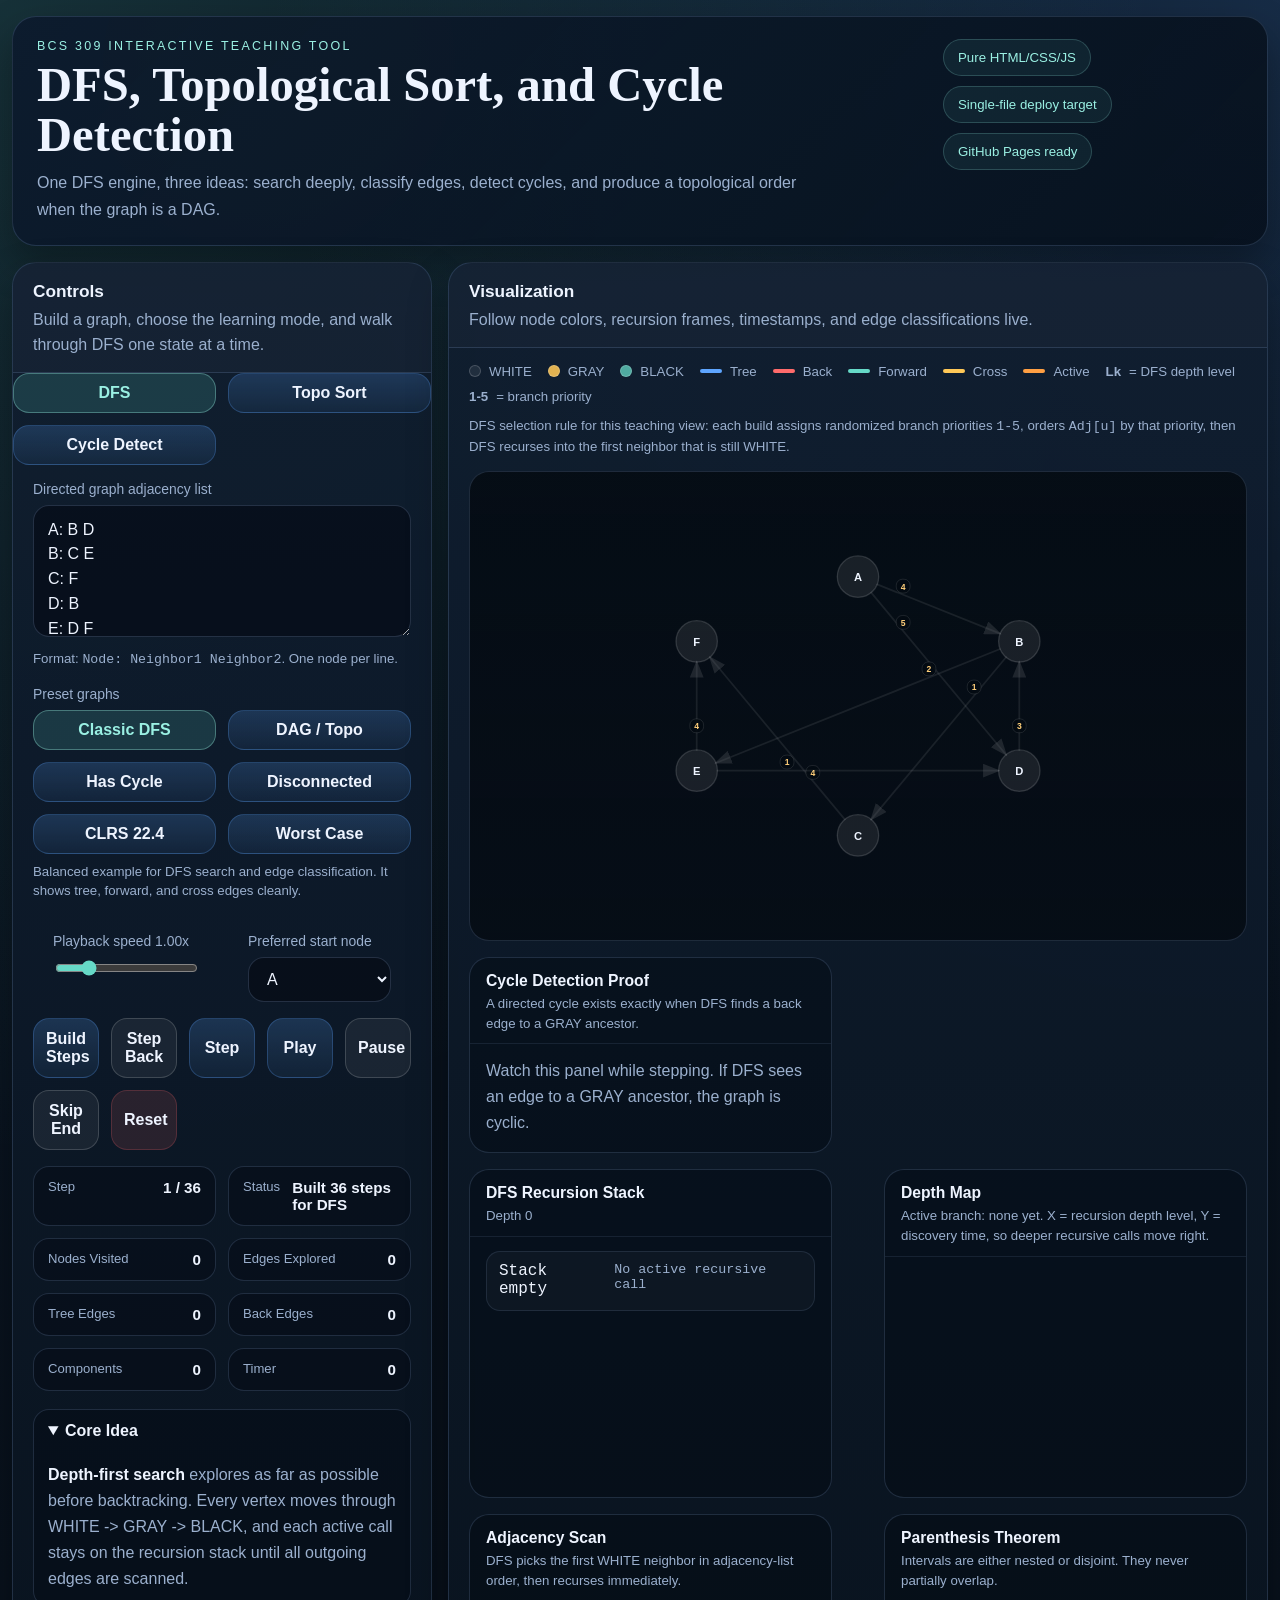
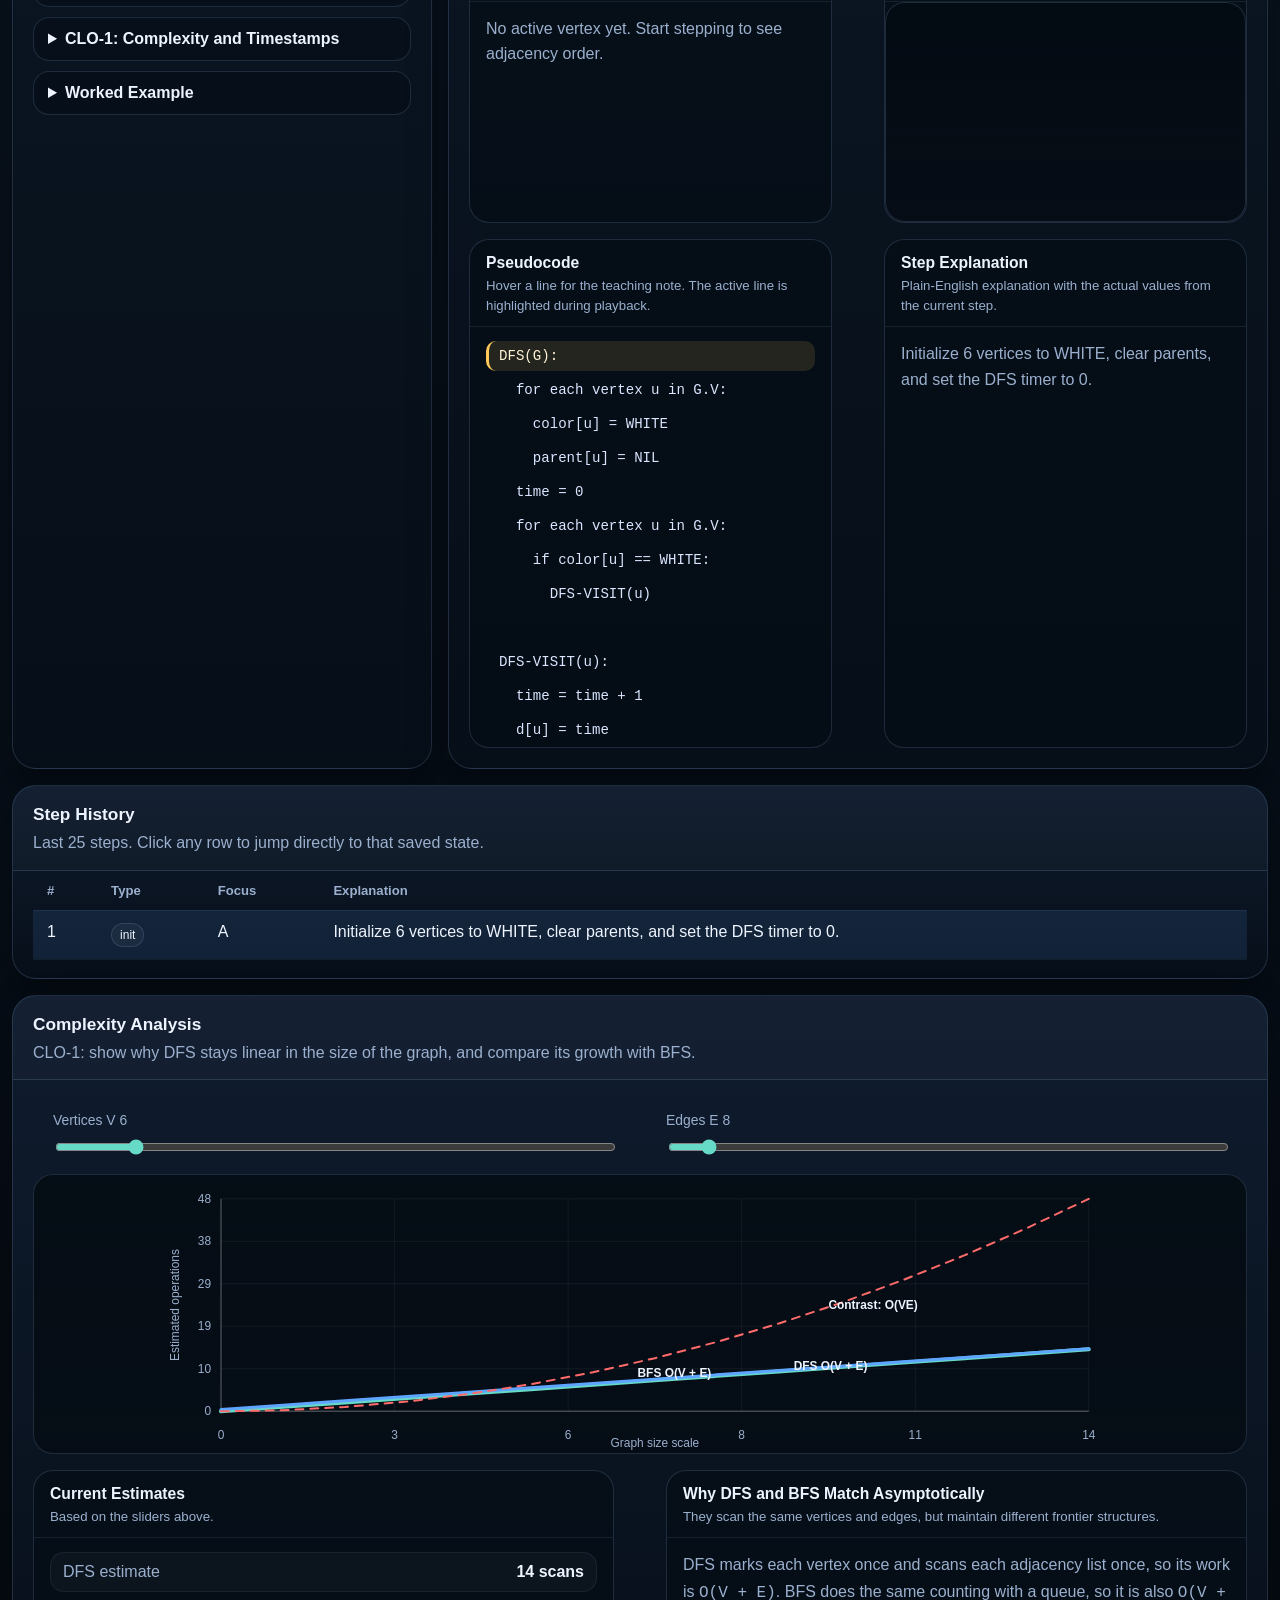
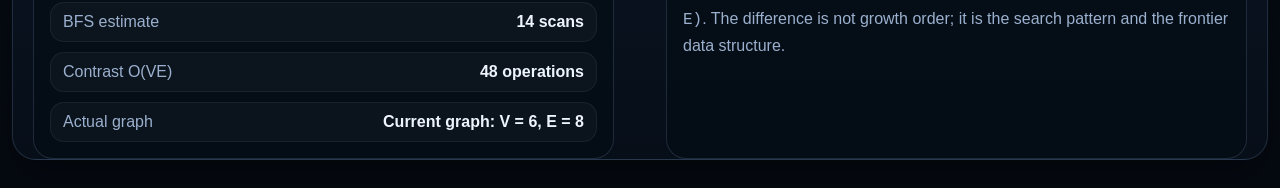
==== index.html @ 4e257873 "Initial DFS visualizer" ====
<!DOCTYPE html>
<html lang="en">
<head>
  <meta charset="utf-8">
  <meta name="viewport" content="width=device-width, initial-scale=1">
  <title>DFS, Topological Sort, and Cycle Detection Visualizer</title>
  <style>
:root {
  --bg: #08111d;
  --bg-soft: #12243a;
  --panel: rgba(11, 20, 34, 0.92);
  --panel-alt: rgba(16, 30, 48, 0.9);
  --line: rgba(164, 197, 255, 0.16);
  --text: #eef4ff;
  --muted: #9bb0ce;
  --accent: #66d9c7;
  --accent-strong: #9af0e3;
  --warm: #ffc857;
  --danger: #ff6b6b;
  --tree: #5ea5ff;
  --back: #ff6b6b;
  --forward: #66d9c7;
  --cross: #ffc857;
  --active: #ff9f43;
  --white-node: rgba(255, 255, 255, 0.08);
  --gray-node: rgba(255, 200, 87, 0.88);
  --black-node: rgba(102, 217, 199, 0.76);
  --shadow: 0 18px 40px rgba(0, 0, 0, 0.32);
}

* {
  box-sizing: border-box;
}

html {
  scroll-behavior: smooth;
}

body {
  margin: 0;
  min-height: 100vh;
  color: var(--text);
  font-family: "Avenir Next", "Trebuchet MS", "Segoe UI", sans-serif;
  background:
    radial-gradient(circle at top left, rgba(102, 217, 199, 0.16), transparent 32%),
    radial-gradient(circle at top right, rgba(94, 165, 255, 0.18), transparent 28%),
    linear-gradient(180deg, #07111d 0%, #09131f 32%, #050a11 100%);
}

button,
input,
select,
textarea {
  font: inherit;
}

code {
  font-family: "SFMono-Regular", Consolas, "Liberation Mono", monospace;
}

.shell {
  width: min(1440px, calc(100vw - 24px));
  margin: 16px auto 28px;
}

.hero {
  display: flex;
  justify-content: space-between;
  gap: 24px;
  padding: 22px 24px;
  border: 1px solid var(--line);
  border-radius: 24px;
  background:
    linear-gradient(135deg, rgba(12, 27, 45, 0.95), rgba(7, 17, 29, 0.9)),
    radial-gradient(circle at 20% 20%, rgba(255, 200, 87, 0.08), transparent 30%);
  box-shadow: var(--shadow);
}

.eyebrow {
  margin: 0 0 8px;
  color: var(--accent-strong);
  font-size: 0.78rem;
  letter-spacing: 0.18em;
  text-transform: uppercase;
}

.hero h1 {
  margin: 0 0 10px;
  font-family: Georgia, "Times New Roman", serif;
  font-size: clamp(2rem, 3.8vw, 3.2rem);
  line-height: 1.02;
}

.hero-copy {
  max-width: 780px;
  margin: 0;
  color: var(--muted);
  line-height: 1.65;
}

.hero-badges {
  display: flex;
  flex-wrap: wrap;
  align-content: flex-start;
  gap: 10px;
  max-width: 300px;
}

.hero-badges span {
  padding: 10px 14px;
  border-radius: 999px;
  border: 1px solid rgba(154, 240, 227, 0.2);
  background: rgba(102, 217, 199, 0.08);
  color: var(--accent-strong);
  font-size: 0.83rem;
}

.layout {
  display: grid;
  grid-template-columns: minmax(320px, 420px) minmax(0, 1fr);
  gap: 16px;
  margin-top: 16px;
}

.panel {
  border: 1px solid var(--line);
  border-radius: 24px;
  background:
    linear-gradient(180deg, rgba(16, 30, 48, 0.94), rgba(7, 15, 25, 0.94));
  box-shadow: var(--shadow);
  overflow: hidden;
}

.controls-panel,
.viz-panel,
.full-span {
  animation: slide-up 0.55s ease both;
}

.panel-head {
  padding: 18px 20px 14px;
  border-bottom: 1px solid var(--line);
  background: rgba(255, 255, 255, 0.02);
}

.panel-head h2 {
  margin: 0 0 6px;
  font-size: 1.08rem;
}

.panel-head p {
  margin: 0;
  color: var(--muted);
  line-height: 1.55;
}

.controls-panel {
  padding-bottom: 16px;
}

.mode-row,
.preset-grid,
.button-grid,
.stats-grid,
.info-grid,
.code-layout,
.complexity-grid,
.split {
  display: grid;
  gap: 12px;
}

.mode-row,
.split {
  grid-template-columns: repeat(2, minmax(0, 1fr));
}

.preset-grid {
  grid-template-columns: repeat(2, minmax(0, 1fr));
}

.button-grid {
  grid-template-columns: repeat(5, minmax(0, 1fr));
}

.stats-grid {
  grid-template-columns: repeat(2, minmax(0, 1fr));
}

.info-grid,
.code-layout,
.complexity-grid {
  grid-template-columns: repeat(2, minmax(0, 1fr));
}

.field,
.overview,
.legend,
.subpanel,
.history-wrap {
  margin: 0 20px;
}

.field {
  margin-top: 16px;
}

.field label {
  display: block;
  margin-bottom: 8px;
  color: var(--muted);
  font-size: 0.87rem;
}

.field-note,
.preset-note {
  margin: 8px 0 0;
  color: var(--muted);
  font-size: 0.83rem;
  line-height: 1.5;
}

textarea,
select,
input[type="range"],
button {
  width: 100%;
}

textarea,
select,
input[type="range"] {
  border-radius: 16px;
  border: 1px solid rgba(164, 197, 255, 0.18);
  background: rgba(5, 10, 18, 0.58);
  color: var(--text);
}

textarea,
select {
  padding: 12px 14px;
}

textarea {
  min-height: 132px;
  resize: vertical;
  line-height: 1.55;
}

input[type="range"] {
  accent-color: var(--accent);
}

button {
  padding: 11px 12px;
  border-radius: 16px;
  border: 1px solid rgba(94, 165, 255, 0.25);
  background:
    linear-gradient(180deg, rgba(94, 165, 255, 0.2), rgba(94, 165, 255, 0.08));
  color: var(--text);
  font-weight: 700;
  cursor: pointer;
  transition: transform 0.16s ease, background 0.2s ease, border-color 0.2s ease;
}

button:hover {
  transform: translateY(-1px);
  border-color: rgba(94, 165, 255, 0.42);
  background:
    linear-gradient(180deg, rgba(94, 165, 255, 0.28), rgba(94, 165, 255, 0.1));
}

button.secondary {
  border-color: rgba(255, 255, 255, 0.16);
  background: rgba(255, 255, 255, 0.06);
}

button.secondary:hover {
  background: rgba(255, 255, 255, 0.12);
}

button.danger {
  border-color: rgba(255, 107, 107, 0.2);
  background: rgba(255, 107, 107, 0.12);
}

button.danger:hover {
  background: rgba(255, 107, 107, 0.22);
}

button.mode-btn,
button.preset-btn {
  padding: 10px 12px;
}

button.mode-btn.active,
button.preset-btn.active {
  border-color: rgba(154, 240, 227, 0.35);
  background: rgba(102, 217, 199, 0.16);
  color: var(--accent-strong);
}

.stat-pill {
  display: flex;
  justify-content: space-between;
  gap: 12px;
  padding: 12px 14px;
  border: 1px solid var(--line);
  border-radius: 16px;
  background: rgba(3, 9, 16, 0.4);
}

.stat-pill span {
  color: var(--muted);
  font-size: 0.82rem;
}

.stat-pill strong {
  font-size: 0.95rem;
}

.overview {
  margin-top: 18px;
}

.overview details {
  margin-bottom: 10px;
  border: 1px solid var(--line);
  border-radius: 16px;
  background: rgba(4, 11, 18, 0.42);
  overflow: hidden;
}

.overview summary {
  padding: 12px 14px;
  cursor: pointer;
  font-weight: 700;
}

.overview .detail-body {
  padding: 0 14px 14px;
  color: var(--muted);
  line-height: 1.62;
}

.overview .detail-body p,
.overview .detail-body ul {
  margin: 10px 0 0;
}

.overview .detail-body strong {
  color: var(--text);
}

.viz-panel {
  padding-bottom: 20px;
}

.legend {
  display: flex;
  flex-wrap: wrap;
  gap: 10px 16px;
  padding-top: 16px;
  color: var(--muted);
  font-size: 0.83rem;
}

.legend span {
  display: inline-flex;
  align-items: center;
  gap: 8px;
}

.viz-note {
  margin: 12px 20px 0;
}

.swatch,
.line {
  display: inline-block;
}

.swatch {
  width: 12px;
  height: 12px;
  border-radius: 50%;
  border: 1px solid rgba(255, 255, 255, 0.18);
}

.line {
  width: 22px;
  height: 4px;
  border-radius: 999px;
}

.node-white { background: var(--white-node); }
.node-gray { background: var(--gray-node); }
.node-black { background: var(--black-node); }
.tree-line { background: var(--tree); }
.back-line { background: var(--back); }
.forward-line { background: var(--forward); }
.cross-line { background: var(--cross); }
.active-line { background: var(--active); }

#graphSvg,
#complexitySvg,
#intervalSvg {
  display: block;
  width: calc(100% - 40px);
  margin: 14px 20px 0;
  border-radius: 20px;
  border: 1px solid var(--line);
  background:
    linear-gradient(180deg, rgba(4, 11, 18, 0.85), rgba(6, 13, 22, 0.96));
}

#graphSvg {
  height: 470px;
}

#complexitySvg {
  height: 280px;
}

#intervalSvg {
  height: 220px;
  margin: 0;
  width: 100%;
}

#depthSvg {
  display: block;
  width: 100%;
  height: 240px;
  margin: 0;
}

.subpanel {
  margin-top: 16px;
  border: 1px solid var(--line);
  border-radius: 20px;
  background: rgba(4, 11, 18, 0.46);
  overflow: hidden;
}

.subpanel-head {
  padding: 14px 16px 10px;
  border-bottom: 1px solid rgba(164, 197, 255, 0.1);
}

.subpanel-head h3 {
  margin: 0 0 4px;
  font-size: 0.98rem;
}

.subpanel-head p {
  margin: 0;
  color: var(--muted);
  line-height: 1.5;
  font-size: 0.83rem;
}

.topo-row,
.stack-list,
.dag-summary,
.pseudocode,
.explanation,
.metric-list,
.complexity-note,
.callout {
  padding: 14px 16px 16px;
}

.topo-row {
  display: flex;
  flex-wrap: wrap;
  gap: 8px;
  min-height: 70px;
}

.topo-chip {
  min-width: 42px;
  padding: 10px 12px;
  border-radius: 12px;
  text-align: center;
  border: 1px solid var(--line);
  background: rgba(255, 255, 255, 0.04);
  font-family: "SFMono-Regular", Consolas, monospace;
  font-weight: 700;
}

.topo-chip.filled {
  background: rgba(102, 217, 199, 0.18);
  border-color: rgba(102, 217, 199, 0.28);
}

.topo-chip.latest {
  background: rgba(255, 200, 87, 0.2);
  border-color: rgba(255, 200, 87, 0.28);
}

.callout {
  color: var(--muted);
  line-height: 1.62;
}

.callout.alert {
  color: #ffe0e0;
  background: rgba(255, 107, 107, 0.08);
}

.stack-list {
  display: grid;
  gap: 8px;
  min-height: 90px;
}

.stack-frame {
  display: flex;
  justify-content: space-between;
  gap: 12px;
  padding: 10px 12px;
  border-radius: 14px;
  border: 1px solid rgba(164, 197, 255, 0.12);
  background: rgba(255, 255, 255, 0.03);
  font-family: "SFMono-Regular", Consolas, monospace;
}

.stack-frame small {
  color: var(--muted);
}

.dag-summary,
.explanation,
.complexity-note {
  color: var(--muted);
  line-height: 1.65;
}

.scan-summary {
  padding: 14px 16px 0;
  color: var(--muted);
  line-height: 1.6;
}

.scan-row {
  display: flex;
  flex-wrap: wrap;
  gap: 8px;
  padding: 12px 16px 16px;
  min-height: 70px;
}

.scan-chip {
  min-width: 52px;
  padding: 9px 10px;
  border-radius: 12px;
  border: 1px solid var(--line);
  background: rgba(255, 255, 255, 0.04);
  font-family: "SFMono-Regular", Consolas, monospace;
  font-size: 0.82rem;
  text-align: center;
}

.scan-chip.current {
  border-color: rgba(255, 159, 67, 0.4);
  background: rgba(255, 159, 67, 0.12);
  color: #ffe0ba;
}

.scan-chip.white {
  color: #eef4ff;
}

.scan-chip.gray {
  color: #1d1400;
  background: rgba(255, 200, 87, 0.86);
  border-color: rgba(255, 200, 87, 0.42);
}

.scan-chip.black {
  color: #08211b;
  background: rgba(102, 217, 199, 0.76);
  border-color: rgba(102, 217, 199, 0.32);
}

.scan-chip.edge-tree {
  box-shadow: inset 0 0 0 1px rgba(94, 165, 255, 0.42);
}

.scan-chip.edge-back {
  box-shadow: inset 0 0 0 1px rgba(255, 107, 107, 0.48);
}

.scan-chip.edge-forward {
  box-shadow: inset 0 0 0 1px rgba(102, 217, 199, 0.48);
}

.scan-chip.edge-cross {
  box-shadow: inset 0 0 0 1px rgba(255, 200, 87, 0.48);
}

.dag-summary strong,
.explanation strong,
.complexity-note strong {
  color: var(--text);
}

.pseudocode {
  display: grid;
  gap: 4px;
  max-height: 420px;
  overflow: auto;
  font-family: "SFMono-Regular", Consolas, monospace;
  font-size: 0.88rem;
}

.code-line {
  padding: 7px 10px;
  border-radius: 10px;
  white-space: pre;
  color: #dae6ff;
  cursor: default;
  transition: background 0.16s ease, transform 0.16s ease, border-color 0.16s ease;
  border-left: 3px solid transparent;
}

.code-line:hover {
  background: rgba(255, 255, 255, 0.05);
}

.code-line.active {
  background: rgba(255, 200, 87, 0.12);
  border-left-color: var(--warm);
  color: #fff4d7;
}

.history-wrap {
  margin-top: 0;
  padding-bottom: 18px;
  overflow: auto;
}

.history-table {
  width: 100%;
  border-collapse: collapse;
}

.history-table th,
.history-table td {
  padding: 12px 14px;
  text-align: left;
  border-bottom: 1px solid rgba(164, 197, 255, 0.08);
  vertical-align: top;
}

.history-table th {
  color: var(--muted);
  font-size: 0.82rem;
  font-weight: 700;
}

.history-table tbody tr {
  cursor: pointer;
  transition: background 0.16s ease;
}

.history-table tbody tr:hover {
  background: rgba(255, 255, 255, 0.04);
}

.history-table tbody tr.active-row {
  background: rgba(94, 165, 255, 0.12);
}

.history-type {
  display: inline-block;
  padding: 4px 8px;
  border-radius: 999px;
  font-size: 0.75rem;
  border: 1px solid var(--line);
  background: rgba(255, 255, 255, 0.04);
}

.chart-controls {
  margin: 16px 20px 0;
}

.metric-list {
  display: grid;
  gap: 10px;
}

.metric-row {
  display: flex;
  justify-content: space-between;
  gap: 12px;
  padding: 10px 12px;
  border-radius: 14px;
  background: rgba(255, 255, 255, 0.03);
  border: 1px solid rgba(164, 197, 255, 0.08);
}

.metric-row span {
  color: var(--muted);
}

.metric-row strong {
  color: var(--text);
}

.full-span {
  grid-column: 1 / -1;
}

.dag-panel.hidden,
#topoPanel.hidden {
  display: none;
}

.controls-panel .split,
.controls-panel .button-grid,
.controls-panel .stats-grid {
  margin: 16px 20px 0;
}

svg text {
  font-family: "Avenir Next", "Trebuchet MS", "Segoe UI", sans-serif;
}

#arrow-default polygon { fill: rgba(255, 255, 255, 0.3); }
#arrow-tree polygon { fill: #5ea5ff; }
#arrow-back polygon { fill: #ff6b6b; }
#arrow-forward polygon { fill: #66d9c7; }
#arrow-cross polygon { fill: #ffc857; }
#arrow-active polygon { fill: #ff9f43; }

.axis-label {
  fill: var(--muted);
  font-size: 12px;
}

.chart-label {
  fill: var(--text);
  font-size: 12px;
  font-weight: 700;
}

@keyframes slide-up {
  from {
    opacity: 0;
    transform: translateY(14px);
  }

  to {
    opacity: 1;
    transform: translateY(0);
  }
}

@media (max-width: 1080px) {
  .layout {
    grid-template-columns: 1fr;
  }

  .hero {
    flex-direction: column;
  }

  .hero-badges {
    max-width: none;
  }
}

@media (max-width: 760px) {
  .shell {
    width: min(100vw - 16px, 1440px);
    margin: 8px auto 20px;
  }

  .hero,
  .panel {
    border-radius: 18px;
  }

  .mode-row,
  .preset-grid,
  .button-grid,
  .stats-grid,
  .info-grid,
  .code-layout,
  .complexity-grid,
  .split {
    grid-template-columns: 1fr;
  }

  .hero {
    padding: 18px;
  }

  .panel-head,
  .field,
  .legend,
  .subpanel,
  .history-wrap,
  .controls-panel .split,
  .controls-panel .button-grid,
  .controls-panel .stats-grid,
  .chart-controls,
  #graphSvg,
  #complexitySvg {
    margin-left: 14px;
    margin-right: 14px;
  }

  #graphSvg,
  #complexitySvg {
    width: calc(100% - 28px);
  }
}

  </style>
</head>
<body>
  <div class="shell">
    <header class="hero">
      <div>
        <p class="eyebrow">BCS 309 Interactive Teaching Tool</p>
        <h1>DFS, Topological Sort, and Cycle Detection</h1>
        <p class="hero-copy">
          One DFS engine, three ideas: search deeply, classify edges, detect cycles,
          and produce a topological order when the graph is a DAG.
        </p>
      </div>
      <div class="hero-badges">
        <span>Pure HTML/CSS/JS</span>
        <span>Single-file deploy target</span>
        <span>GitHub Pages ready</span>
      </div>
    </header>

    <main class="layout">
      <section class="panel controls-panel">
        <div class="panel-head">
          <h2>Controls</h2>
          <p>Build a graph, choose the learning mode, and walk through DFS one state at a time.</p>
        </div>

        <div class="mode-row" id="modeRow"></div>

        <div class="field">
          <label for="graphInput">Directed graph adjacency list</label>
          <textarea id="graphInput" spellcheck="false"></textarea>
          <p class="field-note">Format: <code>Node: Neighbor1 Neighbor2</code>. One node per line.</p>
        </div>

        <div class="field">
          <label>Preset graphs</label>
          <div class="preset-grid" id="presetGrid"></div>
          <div class="preset-note" id="presetNote"></div>
        </div>

        <div class="split">
          <div class="field">
            <label for="speed">Playback speed <span id="speedLabel">1.00x</span></label>
            <input id="speed" type="range" min="0.25" max="4" step="0.05" value="1">
          </div>
          <div class="field">
            <label for="startNode">Preferred start node</label>
            <select id="startNode"></select>
          </div>
        </div>

        <div class="button-grid">
          <button id="buildBtn">Build Steps</button>
          <button id="stepBackBtn" class="secondary">Step Back</button>
          <button id="stepBtn">Step</button>
          <button id="playBtn">Play</button>
          <button id="pauseBtn" class="secondary">Pause</button>
          <button id="skipBtn" class="secondary">Skip End</button>
          <button id="resetBtn" class="danger">Reset</button>
        </div>

        <div class="stats-grid">
          <div class="stat-pill"><span>Step</span><strong id="stepCounter">0 / 0</strong></div>
          <div class="stat-pill"><span>Status</span><strong id="statusText">Idle</strong></div>
          <div class="stat-pill"><span>Nodes Visited</span><strong id="nodesVisited">0</strong></div>
          <div class="stat-pill"><span>Edges Explored</span><strong id="edgesExplored">0</strong></div>
          <div class="stat-pill"><span>Tree Edges</span><strong id="treeEdges">0</strong></div>
          <div class="stat-pill"><span>Back Edges</span><strong id="backEdges">0</strong></div>
          <div class="stat-pill"><span>Components</span><strong id="componentCount">0</strong></div>
          <div class="stat-pill"><span>Timer</span><strong id="timerValue">0</strong></div>
        </div>

        <div class="overview" id="overview"></div>
      </section>

      <section class="panel viz-panel">
        <div class="panel-head">
          <h2>Visualization</h2>
          <p>Follow node colors, recursion frames, timestamps, and edge classifications live.</p>
        </div>

        <div class="legend">
          <span><i class="swatch node-white"></i>WHITE</span>
          <span><i class="swatch node-gray"></i>GRAY</span>
          <span><i class="swatch node-black"></i>BLACK</span>
          <span><i class="line tree-line"></i>Tree</span>
          <span><i class="line back-line"></i>Back</span>
          <span><i class="line forward-line"></i>Forward</span>
          <span><i class="line cross-line"></i>Cross</span>
          <span><i class="line active-line"></i>Active</span>
          <span><strong>Lk</strong> = DFS depth level</span>
          <span><strong>1-5</strong> = branch priority</span>
        </div>

        <div class="field-note viz-note">
          DFS selection rule for this teaching view: each build assigns randomized branch priorities <code>1-5</code>, orders <code>Adj[u]</code> by that priority, then DFS recurses into the first neighbor that is still WHITE.
        </div>

        <svg id="graphSvg" viewBox="0 0 900 470" preserveAspectRatio="xMidYMid meet" aria-label="Directed graph visualization">
          <defs>
            <marker id="arrow-default" markerWidth="10" markerHeight="8" refX="9" refY="4" orient="auto">
              <polygon points="0 0, 10 4, 0 8"></polygon>
            </marker>
            <marker id="arrow-tree" markerWidth="10" markerHeight="8" refX="9" refY="4" orient="auto">
              <polygon points="0 0, 10 4, 0 8"></polygon>
            </marker>
            <marker id="arrow-back" markerWidth="10" markerHeight="8" refX="9" refY="4" orient="auto">
              <polygon points="0 0, 10 4, 0 8"></polygon>
            </marker>
            <marker id="arrow-forward" markerWidth="10" markerHeight="8" refX="9" refY="4" orient="auto">
              <polygon points="0 0, 10 4, 0 8"></polygon>
            </marker>
            <marker id="arrow-cross" markerWidth="10" markerHeight="8" refX="9" refY="4" orient="auto">
              <polygon points="0 0, 10 4, 0 8"></polygon>
            </marker>
            <marker id="arrow-active" markerWidth="10" markerHeight="8" refX="9" refY="4" orient="auto">
              <polygon points="0 0, 10 4, 0 8"></polygon>
            </marker>
          </defs>
        </svg>

        <div class="info-grid">
          <div class="subpanel" id="topoPanel">
            <div class="subpanel-head">
              <h3>Topological Order</h3>
              <p>Vertices are added to the front as they finish.</p>
            </div>
            <div class="topo-row" id="topoRow"></div>
          </div>

          <div class="subpanel" id="cyclePanel">
            <div class="subpanel-head">
              <h3>Cycle Detection Proof</h3>
              <p>A directed cycle exists exactly when DFS finds a back edge to a GRAY ancestor.</p>
            </div>
            <div class="callout" id="cycleCallout">No back edge has been found yet.</div>
          </div>
        </div>

        <div class="info-grid">
          <div class="subpanel">
            <div class="subpanel-head">
              <h3>DFS Recursion Stack</h3>
              <p id="stackDepthLabel">Depth 0</p>
            </div>
            <div class="stack-list" id="stackList"></div>
          </div>

          <div class="subpanel">
            <div class="subpanel-head">
              <h3>Depth Map</h3>
              <p id="depthSummary">The x-axis shows recursion depth. The y-axis shows discovery order.</p>
            </div>
            <svg id="depthSvg" viewBox="0 0 420 240" preserveAspectRatio="xMidYMid meet"></svg>
          </div>
        </div>

        <div class="info-grid">
          <div class="subpanel">
            <div class="subpanel-head">
              <h3>Adjacency Scan</h3>
              <p>DFS picks the first WHITE neighbor in adjacency-list order, then recurses immediately.</p>
            </div>
            <div class="scan-summary" id="scanSummary">Build steps to inspect the active adjacency list.</div>
            <div class="scan-row" id="scanRow"></div>
          </div>

          <div class="subpanel">
            <div class="subpanel-head">
              <h3>Parenthesis Theorem</h3>
              <p>Intervals are either nested or disjoint. They never partially overlap.</p>
            </div>
            <svg id="intervalSvg" viewBox="0 0 420 220" preserveAspectRatio="xMidYMid meet"></svg>
          </div>
        </div>

        <div class="subpanel dag-panel" id="dagPanel">
          <div class="subpanel-head">
            <h3>DAG Dynamic Programming</h3>
            <p>Topological order lets us solve longest path on a DAG by processing prerequisites first.</p>
          </div>
          <div class="dag-summary" id="dagSummary">Run topological sort on a DAG to populate this panel.</div>
        </div>

        <div class="code-layout">
          <div class="subpanel code-panel">
            <div class="subpanel-head">
              <h3>Pseudocode</h3>
              <p id="codeHoverTip">Hover a line for the teaching note. The active line is highlighted during playback.</p>
            </div>
            <div class="pseudocode" id="pseudocode"></div>
          </div>
          <div class="subpanel explanation-panel">
            <div class="subpanel-head">
              <h3>Step Explanation</h3>
              <p>Plain-English explanation with the actual values from the current step.</p>
            </div>
            <div class="explanation" id="explanationBox">Build steps to begin.</div>
          </div>
        </div>
      </section>

      <section class="panel full-span">
        <div class="panel-head">
          <h2>Step History</h2>
          <p>Last 25 steps. Click any row to jump directly to that saved state.</p>
        </div>
        <div class="history-wrap">
          <table class="history-table">
            <thead>
              <tr>
                <th>#</th>
                <th>Type</th>
                <th>Focus</th>
                <th>Explanation</th>
              </tr>
            </thead>
            <tbody id="historyBody"></tbody>
          </table>
        </div>
      </section>

      <section class="panel full-span">
        <div class="panel-head">
          <h2>Complexity Analysis</h2>
          <p>CLO-1: show why DFS stays linear in the size of the graph, and compare its growth with BFS.</p>
        </div>

        <div class="split chart-controls">
          <div class="field">
            <label for="vertexSlider">Vertices V <span id="vertexLabel">8</span></label>
            <input id="vertexSlider" type="range" min="2" max="32" value="8">
          </div>
          <div class="field">
            <label for="edgeSlider">Edges E <span id="edgeLabel">10</span></label>
            <input id="edgeSlider" type="range" min="1" max="120" value="10">
          </div>
        </div>

        <svg id="complexitySvg" viewBox="0 0 960 280" preserveAspectRatio="xMidYMid meet"></svg>

        <div class="complexity-grid">
          <div class="subpanel">
            <div class="subpanel-head">
              <h3>Current Estimates</h3>
              <p>Based on the sliders above.</p>
            </div>
            <div class="metric-list" id="complexityMetrics"></div>
          </div>
          <div class="subpanel">
            <div class="subpanel-head">
              <h3>Why DFS and BFS Match Asymptotically</h3>
              <p>They scan the same vertices and edges, but maintain different frontier structures.</p>
            </div>
            <div class="complexity-note">
              DFS marks each vertex once and scans each adjacency list once, so its work is <code>O(V + E)</code>.
              BFS does the same counting with a queue, so it is also <code>O(V + E)</code>. The difference is not growth order;
              it is the search pattern and the frontier data structure.
            </div>
          </div>
        </div>
      </section>
    </main>
  </div>

  <script>
const APP_CONTENT = {
  presets: [
    {
      id: "classic",
      label: "Classic DFS",
      defaultMode: "dfs",
      graph: "A: B D\nB: C E\nC: F\nD: B\nE: D F\nF:",
      note: "Balanced example for DFS search and edge classification. It shows tree, forward, and cross edges cleanly."
    },
    {
      id: "topo-clothes",
      label: "DAG / Topo",
      defaultMode: "topo",
      graph: "Undershorts: Pants Shoes\nPants: Belt Shoes\nBelt: Jacket\nShirt: Belt Tie\nTie: Jacket\nSocks: Shoes\nShoes:\nWatch:\nJacket:",
      note: "Classic dressing-order DAG. Reverse finish time gives a legal topological order."
    },
    {
      id: "cycle",
      label: "Has Cycle",
      defaultMode: "cycle",
      graph: "A: B C\nB: D\nC: E\nD: A\nE:",
      note: "Contains the cycle A -> B -> D -> A. DFS should discover a back edge to a GRAY ancestor."
    },
    {
      id: "disconnected",
      label: "Disconnected",
      defaultMode: "dfs",
      graph: "A: B C\nB: D\nC:\nD:\nE: F G\nF: H\nG:\nH:",
      note: "Shows why DFS must loop over every vertex, not just the chosen start node."
    },
    {
      id: "clrs",
      label: "CLRS 22.4",
      defaultMode: "dfs",
      graph: "u: v x\nv: y\nx: v\ny: x\nw: y z\nz:",
      note: "Useful for discovery and finish times, interval nesting, and the parenthesis theorem."
    },
    {
      id: "worst-case",
      label: "Worst Case",
      defaultMode: "dfs",
      graph: "A: B C D E F\nB: C D E F\nC: D E F\nD: E F\nE: F\nF: G\nG: H\nH:",
      note: "Dense-ish directed graph that pushes edge scans toward the worst case for O(V + E) analysis."
    }
  ],

  modes: {
    dfs: {
      label: "DFS",
      overviewTitle: "Depth-First Search",
      pseudocode: [
        "DFS(G):",
        "  for each vertex u in G.V:",
        "    color[u] = WHITE",
        "    parent[u] = NIL",
        "  time = 0",
        "  for each vertex u in G.V:",
        "    if color[u] == WHITE:",
        "      DFS-VISIT(u)",
        "",
        "DFS-VISIT(u):",
        "  time = time + 1",
        "  d[u] = time",
        "  color[u] = GRAY",
        "  for each v in Adj[u]:",
        "    classify (u -> v)",
        "    if color[v] == WHITE:",
        "      parent[v] = u",
        "      DFS-VISIT(v)",
        "  color[u] = BLACK",
        "  time = time + 1",
        "  f[u] = time"
      ],
      tips: {
        0: "DFS explores the entire graph, not just one connected component.",
        1: "Initialize every vertex first so disconnected components still get processed.",
        2: "WHITE means undiscovered.",
        3: "The parent pointer stores the DFS tree.",
        4: "One global timer produces unique discovery and finish timestamps.",
        5: "The outer loop is what lets DFS build a forest for disconnected graphs.",
        6: "Start a new DFS tree only from a WHITE vertex.",
        7: "DFS-VISIT recursively explores everything reachable from the root.",
        9: "This procedure drives search, timestamps, and edge classification.",
        10: "Discovery event: the vertex is encountered for the first time.",
        11: "d[u] marks when u became active.",
        12: "GRAY means u is currently on the recursion stack.",
        13: "Every outgoing edge is examined once, which is where the E term comes from.",
        14: "Edge type depends on the state of the neighbor when the edge is seen.",
        15: "Only WHITE neighbors create new recursive calls.",
        16: "Tree edges build the DFS forest.",
        17: "Recursive descent is the depth-first step.",
        18: "BLACK means the vertex is fully processed.",
        19: "Finish event: all outgoing edges are done.",
        20: "f[u] closes the interval [d[u], f[u]]."
      }
    },

    topo: {
      label: "Topo Sort",
      overviewTitle: "Topological Sort",
      pseudocode: [
        "TOPOLOGICAL-SORT(G):",
        "  order = empty list",
        "  for each vertex u in G.V:",
        "    color[u] = WHITE",
        "  time = 0",
        "  for each vertex u in G.V:",
        "    if color[u] == WHITE:",
        "      DFS-VISIT(u)",
        "  return order",
        "",
        "DFS-VISIT(u):",
        "  time = time + 1; d[u] = time",
        "  color[u] = GRAY",
        "  for each v in Adj[u]:",
        "    if color[v] == WHITE:",
        "      DFS-VISIT(v)",
        "  color[u] = BLACK",
        "  time = time + 1; f[u] = time",
        "  prepend u to order"
      ],
      tips: {
        0: "Topological sort is DFS plus one extra action when a vertex finishes.",
        1: "The order list is built from finish events.",
        2: "Initialization is still regular DFS.",
        3: "WHITE means not yet used in any DFS tree.",
        4: "The timer supports finish-time reasoning.",
        5: "Disconnected DAGs still need the outer loop.",
        6: "Each WHITE vertex can start a new DFS tree.",
        7: "DFS-VISIT handles the recursive part of the DAG.",
        8: "The returned order is valid only if no cycle exists.",
        10: "Discovery timestamps still matter because finish times drive the order.",
        11: "GRAY means the vertex is active on the stack.",
        12: "Explore every outgoing prerequisite edge.",
        13: "Only unvisited neighbors trigger recursion.",
        14: "Go deeper so descendants finish first.",
        15: "After descendants are done, u becomes BLACK.",
        16: "Finish times tell us which vertex must come earlier in the output.",
        17: "Prepending u means later finish times move toward the front."
      }
    },

    cycle: {
      label: "Cycle Detect",
      overviewTitle: "Cycle Detection",
      pseudocode: [
        "HAS-CYCLE(G):",
        "  for each vertex u in G.V:",
        "    color[u] = WHITE",
        "  for each vertex u in G.V:",
        "    if color[u] == WHITE:",
        "      DFS-VISIT(u)",
        "  return false",
        "",
        "DFS-VISIT(u):",
        "  time = time + 1; d[u] = time",
        "  color[u] = GRAY",
        "  for each v in Adj[u]:",
        "    if color[v] == GRAY:",
        "      return true",
        "    if color[v] == WHITE:",
        "      DFS-VISIT(v)",
        "  color[u] = BLACK",
        "  time = time + 1; f[u] = time"
      ],
      tips: {
        0: "Cycle detection watches the DFS traversal for back edges.",
        1: "Every vertex starts WHITE.",
        2: "WHITE means undiscovered and safe to enter.",
        3: "The outer loop keeps working across components.",
        4: "Only WHITE roots start fresh DFS trees.",
        5: "DFS-VISIT is where the proof happens.",
        6: "If no back edge is ever found, the graph is acyclic.",
        8: "The timestamp is not the proof, but it supports explanation and interval reasoning.",
        9: "GRAY means on the recursion stack right now.",
        10: "Every outgoing edge is checked against the neighbor color.",
        11: "A GRAY neighbor is an ancestor still on the stack.",
        12: "That back edge closes a directed cycle.",
        13: "WHITE neighbors are tree edges and recurse normally.",
        14: "Keep searching deeper if the neighbor is unvisited.",
        15: "BLACK means the vertex is finished and no longer on the stack.",
        16: "Finish times still close the interval."
      }
    }
  },

  overview(mode) {
    const blocks = {
      dfs: [
        {
          title: "Core Idea",
          open: true,
          body:
            "<div class=\"detail-body\"><p><strong>Depth-first search</strong> explores as far as possible before backtracking. Every vertex moves through WHITE -> GRAY -> BLACK, and each active call stays on the recursion stack until all outgoing edges are scanned.</p></div>"
        },
        {
          title: "CLO-1: Complexity and Timestamps",
          open: false,
          body:
            "<div class=\"detail-body\"><p>DFS is <strong>O(V + E)</strong> because each vertex is discovered once and each directed edge is examined once from its adjacency list. Discovery and finish times create intervals <code>[d[u], f[u]]</code> that are either nested or disjoint. That is the parenthesis theorem.</p></div>"
        },
        {
          title: "Worked Example",
          open: false,
          body:
            "<div class=\"detail-body\"><p>Use the <strong>CLRS 22.4</strong> preset and step through it. Watch how <code>[d[v], f[v]]</code> sits inside <code>[d[u], f[u]]</code> when <code>u</code> is an ancestor of <code>v</code>.</p></div>"
        }
      ],
      topo: [
        {
          title: "Core Idea",
          open: true,
          body:
            "<div class=\"detail-body\"><p><strong>Topological sort</strong> outputs vertices in reverse finish-time order. If the graph is a DAG, every edge <code>u -> v</code> goes from an earlier vertex in the ordering to a later one.</p></div>"
        },
        {
          title: "CLO-3: Design Paradigm",
          open: false,
          body:
            "<div class=\"detail-body\"><p>DFS decomposes the graph into dependency-respecting pieces. Once you have a topological order, dynamic programming on a DAG becomes natural because every state is processed after its prerequisites. This tool shows that with longest path on a DAG.</p></div>"
        },
        {
          title: "Important Restriction",
          open: false,
          body:
            "<div class=\"detail-body\"><p>Topological sort only makes sense on a DAG. If DFS discovers a back edge, the graph has a directed cycle and no valid topological order exists.</p></div>"
        }
      ],
      cycle: [
        {
          title: "Core Theorem",
          open: true,
          body:
            "<div class=\"detail-body\"><p>A directed graph contains a cycle <strong>if and only if</strong> DFS finds a back edge to a GRAY ancestor. GRAY is the key state because it means the ancestor is still on the active recursion stack.</p></div>"
        },
        {
          title: "Proof Sketch",
          open: false,
          body:
            "<div class=\"detail-body\"><p>If DFS sees <code>u -> v</code> while <code>v</code> is GRAY, then the stack already contains a path <code>v -> ... -> u</code>. Adding <code>u -> v</code> closes a cycle. If no back edge exists, DFS never closes such a loop.</p></div>"
        },
        {
          title: "Worked Example",
          open: false,
          body:
            "<div class=\"detail-body\"><p>Use the <strong>Has Cycle</strong> preset. When DFS reaches <code>D -> A</code>, vertex <code>A</code> is still GRAY, so the tool can show the proof path <code>A -> B -> D -> A</code>.</p></div>"
        }
      ]
    };

    return blocks[mode]
      .map((block) => {
        const openAttr = block.open ? " open" : "";
        return `<details${openAttr}><summary>${block.title}</summary>${block.body}</details>`;
      })
      .join("");
  }
};

'use strict';

(() => {
  const NS = 'http://www.w3.org/2000/svg';
  const MAX_HISTORY = 25;
  const NODE_RADIUS = 24;
  const PLAY_BASE_MS = 900;

  const state = {
    mode: 'dfs',
    selectedPresetId: APP_CONTENT.presets[0].id,
    graph: null,
    nodePositions: {},
    steps: [],
    stepIndex: -1,
    playing: false,
    playToken: 0,
    history: [],
    status: 'Idle',
    codeHoverTip: 'Hover a line for the teaching note. The active line is highlighted during playback.',
    visuals: createEmptyVisuals()
  };

  const dom = {
    modeRow: document.getElementById('modeRow'),
    graphInput: document.getElementById('graphInput'),
    presetGrid: document.getElementById('presetGrid'),
    presetNote: document.getElementById('presetNote'),
    speed: document.getElementById('speed'),
    speedLabel: document.getElementById('speedLabel'),
    startNode: document.getElementById('startNode'),
    buildBtn: document.getElementById('buildBtn'),
    stepBackBtn: document.getElementById('stepBackBtn'),
    stepBtn: document.getElementById('stepBtn'),
    playBtn: document.getElementById('playBtn'),
    pauseBtn: document.getElementById('pauseBtn'),
    skipBtn: document.getElementById('skipBtn'),
    resetBtn: document.getElementById('resetBtn'),
    overview: document.getElementById('overview'),
    graphSvg: document.getElementById('graphSvg'),
    topoPanel: document.getElementById('topoPanel'),
    topoRow: document.getElementById('topoRow'),
    cycleCallout: document.getElementById('cycleCallout'),
    stackDepthLabel: document.getElementById('stackDepthLabel'),
    stackList: document.getElementById('stackList'),
    depthSvg: document.getElementById('depthSvg'),
    depthSummary: document.getElementById('depthSummary'),
    scanSummary: document.getElementById('scanSummary'),
    scanRow: document.getElementById('scanRow'),
    intervalSvg: document.getElementById('intervalSvg'),
    dagPanel: document.getElementById('dagPanel'),
    dagSummary: document.getElementById('dagSummary'),
    pseudocode: document.getElementById('pseudocode'),
    codeHoverTip: document.getElementById('codeHoverTip'),
    explanationBox: document.getElementById('explanationBox'),
    historyBody: document.getElementById('historyBody'),
    complexitySvg: document.getElementById('complexitySvg'),
    complexityMetrics: document.getElementById('complexityMetrics'),
    vertexSlider: document.getElementById('vertexSlider'),
    edgeSlider: document.getElementById('edgeSlider'),
    vertexLabel: document.getElementById('vertexLabel'),
    edgeLabel: document.getElementById('edgeLabel'),
    stepCounter: document.getElementById('stepCounter'),
    statusText: document.getElementById('statusText'),
    nodesVisited: document.getElementById('nodesVisited'),
    edgesExplored: document.getElementById('edgesExplored'),
    treeEdges: document.getElementById('treeEdges'),
    backEdges: document.getElementById('backEdges'),
    componentCount: document.getElementById('componentCount'),
    timerValue: document.getElementById('timerValue')
  };

  const edgeEls = new Map();
  const nodeEls = new Map();

  function createEmptyVisuals() {
    return {
      nodeColors: {},
      discovery: {},
      finish: {},
      parents: {},
      depths: {},
      edgeTypes: {},
      activeNode: null,
      activeEdge: null,
      stack: [],
      topoOrder: [],
      cycleFound: false,
      cycleEdge: null,
      cyclePath: [],
      timer: 0,
      nodesVisited: 0,
      edgesExplored: 0,
      treeEdges: 0,
      backEdges: 0,
      components: 0,
      maxDepth: 0,
      currentStepType: 'idle',
      dagDp: null
    };
  }

  function svgEl(tag, attrs = {}) {
    const el = document.createElementNS(NS, tag);
    Object.entries(attrs).forEach(([key, value]) => el.setAttribute(key, value));
    return el;
  }

  function cloneVisuals(visuals) {
    return {
      nodeColors: { ...visuals.nodeColors },
      discovery: { ...visuals.discovery },
      finish: { ...visuals.finish },
      parents: { ...visuals.parents },
      depths: { ...visuals.depths },
      edgeTypes: { ...visuals.edgeTypes },
      activeNode: visuals.activeNode,
      activeEdge: visuals.activeEdge ? { ...visuals.activeEdge } : null,
      stack: [...visuals.stack],
      topoOrder: [...visuals.topoOrder],
      cycleFound: visuals.cycleFound,
      cycleEdge: visuals.cycleEdge ? { ...visuals.cycleEdge } : null,
      cyclePath: [...visuals.cyclePath],
      timer: visuals.timer,
      nodesVisited: visuals.nodesVisited,
      edgesExplored: visuals.edgesExplored,
      treeEdges: visuals.treeEdges,
      backEdges: visuals.backEdges,
      components: visuals.components,
      maxDepth: visuals.maxDepth,
      currentStepType: visuals.currentStepType,
      dagDp: visuals.dagDp
        ? {
            source: visuals.dagDp.source,
            topoOrder: [...visuals.dagDp.topoOrder],
            distances: { ...visuals.dagDp.distances },
            parents: { ...visuals.dagDp.parents },
            bestEnd: visuals.dagDp.bestEnd,
            bestPath: [...visuals.dagDp.bestPath],
            bestDistance: visuals.dagDp.bestDistance
          }
        : null
    };
  }

  function init() {
    buildModeButtons();
    buildPresetButtons();
    bindEvents();
    loadPreset(APP_CONTENT.presets[0].id, true);
    renderOverview();
    renderPseudocode();
    updateSpeedLabel();
    drawComplexityChart();
    buildSteps();
  }

  function buildModeButtons() {
    dom.modeRow.innerHTML = '';
    Object.entries(APP_CONTENT.modes).forEach(([modeId, config]) => {
      const button = document.createElement('button');
      button.type = 'button';
      button.className = `mode-btn${modeId === state.mode ? ' active' : ''}`;
      button.textContent = config.label;
      button.addEventListener('click', () => setMode(modeId));
      dom.modeRow.appendChild(button);
    });
  }

  function buildPresetButtons() {
    dom.presetGrid.innerHTML = '';
    APP_CONTENT.presets.forEach((preset) => {
      const button = document.createElement('button');
      button.type = 'button';
      button.className = `preset-btn${preset.id === state.selectedPresetId ? ' active' : ''}`;
      button.textContent = preset.label;
      button.addEventListener('click', () => loadPreset(preset.id, false));
      dom.presetGrid.appendChild(button);
    });
  }

  function bindEvents() {
    dom.buildBtn.addEventListener('click', buildSteps);
    dom.stepBackBtn.addEventListener('click', stepBack);
    dom.stepBtn.addEventListener('click', stepForward);
    dom.playBtn.addEventListener('click', play);
    dom.pauseBtn.addEventListener('click', pause);
    dom.skipBtn.addEventListener('click', skipToEnd);
    dom.resetBtn.addEventListener('click', resetPlayback);
    dom.speed.addEventListener('input', updateSpeedLabel);
    dom.vertexSlider.addEventListener('input', drawComplexityChart);
    dom.edgeSlider.addEventListener('input', drawComplexityChart);
    dom.graphInput.addEventListener('input', () => {
      state.selectedPresetId = '';
      buildPresetButtons();
      dom.presetNote.textContent = 'Custom graph detected. Build steps when you are ready.';
      syncStartNodesFromText();
    });
  }

  function updateSpeedLabel() {
    dom.speedLabel.textContent = `${Number(dom.speed.value).toFixed(2)}x`;
  }

  function setMode(modeId) {
    if (modeId === state.mode) {
      return;
    }
    state.mode = modeId;
    buildModeButtons();
    renderOverview();
    renderPseudocode();
    updateModePanels();
    state.status = `Mode switched to ${APP_CONTENT.modes[modeId].label}`;
    updateStats();
    buildSteps();
  }

  function loadPreset(presetId, silentModeChange) {
    const preset = APP_CONTENT.presets.find((item) => item.id === presetId);
    if (!preset) {
      return;
    }

    state.selectedPresetId = preset.id;
    dom.graphInput.value = preset.graph;
    dom.presetNote.textContent = preset.note;

    if (!silentModeChange && preset.defaultMode !== state.mode) {
      state.mode = preset.defaultMode;
      buildModeButtons();
      renderOverview();
      renderPseudocode();
    }

    buildPresetButtons();
    syncStartNodesFromText();
  }

  function syncStartNodesFromText() {
    const parsed = parseGraph(dom.graphInput.value);
    populateStartNodes(parsed.nodes);
  }

  function populateStartNodes(nodes) {
    const previous = dom.startNode.value;
    dom.startNode.innerHTML = '';

    if (!nodes.length) {
      const option = document.createElement('option');
      option.value = '';
      option.textContent = 'No nodes';
      dom.startNode.appendChild(option);
      return;
    }

    nodes.forEach((node) => {
      const option = document.createElement('option');
      option.value = node;
      option.textContent = node;
      dom.startNode.appendChild(option);
    });

    if (nodes.includes(previous)) {
      dom.startNode.value = previous;
    }
  }

  function parseGraph(text) {
    const lines = text
      .split(/\r?\n/)
      .map((line) => line.trim())
      .filter(Boolean);

    const nodeSet = new Set();
    const adjacency = {};
    const edges = [];
    const edgeSet = new Set();

    function ensureNode(node) {
      if (!nodeSet.has(node)) {
        nodeSet.add(node);
        adjacency[node] = [];
      }
    }

    lines.forEach((line) => {
      const splitAt = line.indexOf(':');
      if (splitAt === -1) {
        return;
      }

      const source = line.slice(0, splitAt).trim();
      if (!source) {
        return;
      }

      ensureNode(source);
      const rhs = line.slice(splitAt + 1).trim();
      if (!rhs) {
        return;
      }

      rhs
        .split(/[\s,]+/)
        .map((token) => token.trim())
        .filter(Boolean)
        .forEach((target) => {
          ensureNode(target);
          const key = `${source}->${target}`;
          if (!edgeSet.has(key)) {
            edgeSet.add(key);
            adjacency[source].push(target);
            edges.push({ from: source, to: target });
          }
        });
    });

    const nodes = Array.from(nodeSet);
    nodes.forEach((node) => {
      adjacency[node].sort();
    });
    edges.sort((a, b) => `${a.from}->${a.to}`.localeCompare(`${b.from}->${b.to}`));

    const bidirectional = new Set();
    edges.forEach((edge) => {
      if (edgeSet.has(`${edge.to}->${edge.from}`) && edge.from !== edge.to) {
        bidirectional.add(`${edge.from}->${edge.to}`);
      }
    });

    return {
      nodes,
      adjacency,
      edges,
      bidirectional,
      branchPriority: {}
    };
  }

  function assignBranchPriorities(graph) {
    if (!graph || !graph.nodes.length) {
      return graph;
    }

    graph.branchPriority = {};
    graph.nodes.forEach((node) => {
      graph.adjacency[node].forEach((neighbor) => {
        graph.branchPriority[edgeKey(node, neighbor)] = 1 + Math.floor(Math.random() * 5);
      });
      graph.adjacency[node].sort((left, right) => {
        const leftPriority = graph.branchPriority[edgeKey(node, left)];
        const rightPriority = graph.branchPriority[edgeKey(node, right)];
        return leftPriority - rightPriority || left.localeCompare(right);
      });
    });

    return graph;
  }

  function computeLayout(graph) {
    const topoAttempt = kahnTopo(graph);
    if (topoAttempt.acyclic) {
      return layeredLayout(graph, topoAttempt.order);
    }
    return circularLayout(graph.nodes);
  }

  function kahnTopo(graph) {
    const indegree = {};
    graph.nodes.forEach((node) => {
      indegree[node] = 0;
    });
    graph.edges.forEach((edge) => {
      indegree[edge.to] += 1;
    });

    const queue = graph.nodes.filter((node) => indegree[node] === 0).sort();
    const order = [];

    while (queue.length) {
      const node = queue.shift();
      order.push(node);
      graph.adjacency[node].forEach((neighbor) => {
        indegree[neighbor] -= 1;
        if (indegree[neighbor] === 0) {
          queue.push(neighbor);
          queue.sort();
        }
      });
    }

    return {
      acyclic: order.length === graph.nodes.length,
      order
    };
  }

  function layeredLayout(graph, order) {
    const level = {};
    graph.nodes.forEach((node) => {
      level[node] = 0;
    });

    order.forEach((node) => {
      graph.adjacency[node].forEach((neighbor) => {
        level[neighbor] = Math.max(level[neighbor], level[node] + 1);
      });
    });

    const buckets = new Map();
    order.forEach((node) => {
      const bucket = level[node];
      if (!buckets.has(bucket)) {
        buckets.set(bucket, []);
      }
      buckets.get(bucket).push(node);
    });

    const maxLevel = Math.max(...Array.from(buckets.keys()), 0);
    const width = 900;
    const height = 470;
    const positions = {};

    Array.from(buckets.entries()).forEach(([bucket, nodes]) => {
      const x = maxLevel === 0 ? width / 2 : 90 + (bucket / maxLevel) * (width - 180);
      const gap = height / (nodes.length + 1);
      nodes.forEach((node, index) => {
        positions[node] = {
          x,
          y: gap * (index + 1)
        };
      });
    });

    return positions;
  }

  function circularLayout(nodes) {
    const width = 900;
    const height = 470;
    const cx = width / 2;
    const cy = height / 2;
    const rx = Math.min(310, 120 + nodes.length * 16);
    const ry = Math.min(170, 90 + nodes.length * 10);
    const positions = {};

    nodes.forEach((node, index) => {
      const angle = (-Math.PI / 2) + (index / nodes.length) * Math.PI * 2;
      positions[node] = {
        x: cx + Math.cos(angle) * rx,
        y: cy + Math.sin(angle) * ry
      };
    });

    return positions;
  }

  function buildSteps() {
    pause();

    const graph = assignBranchPriorities(parseGraph(dom.graphInput.value));
    state.graph = graph;
    state.nodePositions = computeLayout(graph);
    syncComplexitySlidersToGraph(graph);
    populateStartNodes(graph.nodes);

    if (!graph.nodes.length) {
      state.steps = [];
      state.stepIndex = -1;
      state.history = [];
      state.visuals = createEmptyVisuals();
      state.status = 'No graph loaded';
      renderGraph();
      updateStats();
      renderHistory();
      renderPseudocode();
      renderOverview();
      dom.explanationBox.textContent = 'Enter an adjacency list to build steps.';
      renderAuxiliaryPanels();
      drawComplexityChart();
      return;
    }

    state.steps = generateSteps(graph, state.mode, dom.startNode.value || graph.nodes[0]);
    state.stepIndex = 0;
    state.history = [];
    renderGraph();
    applyStep(0);
    state.status = `Built ${state.steps.length} steps for ${APP_CONTENT.modes[state.mode].label}`;
    updateStats();
    drawComplexityChart();
  }

  function generateSteps(graph, mode, requestedStartNode) {
    const visuals = createEmptyVisuals();
    graph.nodes.forEach((node) => {
      visuals.nodeColors[node] = 'WHITE';
      visuals.parents[node] = null;
    });

    const steps = [];
    const startOrder = graph.nodes.includes(requestedStartNode)
      ? [requestedStartNode, ...graph.nodes.filter((node) => node !== requestedStartNode)]
      : [...graph.nodes];

    pushStep(steps, {
      type: 'init',
      codeLine: 0,
      focus: graph.nodes.length ? graph.nodes[0] : '',
      explanation: `Initialize ${graph.nodes.length} vertices to WHITE, clear parents, and set the DFS timer to 0.`,
      visuals
    });

    function visit(node, depth) {
      visuals.stack.push(node);
      visuals.timer += 1;
      visuals.discovery[node] = visuals.timer;
      visuals.depths[node] = depth;
      visuals.maxDepth = Math.max(visuals.maxDepth, depth);
      visuals.nodeColors[node] = 'GRAY';
      visuals.nodesVisited += 1;
      visuals.activeNode = node;
      visuals.activeEdge = null;
      visuals.currentStepType = 'discover';

      pushStep(steps, {
        type: 'discover',
        codeLine: mode === 'topo' ? 11 : mode === 'cycle' ? 9 : 10,
        focus: node,
        explanation: `Discover ${node}: timer becomes ${visuals.timer}, so d[${node}] = ${visuals.discovery[node]}. ${node} turns GRAY and is pushed onto the recursion stack at depth ${depth}.`,
        visuals
      });

      graph.adjacency[node].forEach((neighbor, neighborIndex) => {
        visuals.activeNode = node;
        visuals.activeEdge = { from: node, to: neighbor };
        visuals.edgesExplored += 1;
        visuals.currentStepType = 'edge';

        pushStep(steps, {
          type: 'examine-edge',
          codeLine: mode === 'topo' ? 13 : mode === 'cycle' ? 11 : 13,
          focus: `${node} -> ${neighbor}`,
          explanation: `Examine edge ${node} -> ${neighbor}. Adj[${node}] is ordered as [${graph.adjacency[node].map((item) => `${item}(P${graph.branchPriority[edgeKey(node, item)]})`).join(', ')}]. ${neighbor} is position ${neighborIndex + 1} with priority P${graph.branchPriority[edgeKey(node, neighbor)]} and current color ${visuals.nodeColors[neighbor]}.`,
          visuals
        });

        const edgeType = classifyEdge(visuals, node, neighbor);
        visuals.edgeTypes[edgeKey(node, neighbor)] = edgeType;
        if (edgeType === 'tree') {
          visuals.treeEdges += 1;
        }
        if (edgeType === 'back') {
          visuals.backEdges += 1;
          visuals.cycleFound = true;
          visuals.cycleEdge = { from: node, to: neighbor };
          visuals.cyclePath = extractCyclePath(visuals.stack, neighbor).concat(neighbor);
        }
        visuals.currentStepType = 'classify';

        pushStep(steps, {
          type: 'classify-edge',
          codeLine: mode === 'topo' ? 13 : mode === 'cycle' ? 12 : 14,
          focus: `${node} -> ${neighbor}`,
          explanation: edgeExplanation(visuals, node, neighbor, edgeType),
          visuals
        });

        if (edgeType === 'tree') {
          visuals.parents[neighbor] = node;
          visuals.currentStepType = 'recurse';
          pushStep(steps, {
            type: 'recurse',
            codeLine: mode === 'topo' ? 15 : mode === 'cycle' ? 15 : 17,
            focus: `${node} -> ${neighbor}`,
            explanation: `${neighbor} is WHITE, so ${node} -> ${neighbor} is a tree edge. Set parent[${neighbor}] = ${node} and recurse deeper.`,
            visuals
          });
          visit(neighbor, depth + 1);
          visuals.activeNode = node;
          visuals.activeEdge = { from: node, to: neighbor };
        }
      });

      visuals.nodeColors[node] = 'BLACK';
      visuals.timer += 1;
      visuals.finish[node] = visuals.timer;
      visuals.activeNode = node;
      visuals.activeEdge = null;
      visuals.currentStepType = 'finish';

      if (mode === 'topo') {
        visuals.topoOrder.unshift(node);
      }

      pushStep(steps, {
        type: 'finish',
        codeLine: mode === 'topo' ? 18 : mode === 'cycle' ? 16 : 18,
        focus: node,
        explanation: finishExplanation(mode, visuals, node),
        visuals
      });

      visuals.stack.pop();
      visuals.activeNode = visuals.stack[visuals.stack.length - 1] || null;
    }

    startOrder.forEach((node) => {
      if (visuals.nodeColors[node] !== 'WHITE') {
        return;
      }

      visuals.components += 1;
      visuals.activeNode = node;
      visuals.activeEdge = null;
      visuals.currentStepType = 'component';

      pushStep(steps, {
        type: 'component-root',
        codeLine: mode === 'topo' ? 6 : mode === 'cycle' ? 4 : 6,
        focus: node,
        explanation: `Start DFS tree ${visuals.components} at root ${node}. This outer-loop step is why DFS still covers disconnected graphs.`,
        visuals
      });

      visit(node, 0);
    });

    visuals.activeNode = null;
    visuals.activeEdge = null;
    visuals.currentStepType = 'done';
    if (mode === 'topo' && !visuals.cycleFound) {
      visuals.dagDp = computeDagLongestPath(graph, visuals.topoOrder, dom.startNode.value || graph.nodes[0]);
    }

    pushStep(steps, {
      type: 'done',
      codeLine: 0,
      focus: mode === 'topo' ? visuals.topoOrder.join(' -> ') : '',
      explanation: finalExplanation(mode, visuals, graph),
      visuals
    });

    return steps;
  }

  function pushStep(steps, payload) {
    steps.push({
      ...payload,
      snapshot: cloneVisuals(payload.visuals)
    });
  }

  function classifyEdge(visuals, from, to) {
    const neighborColor = visuals.nodeColors[to];
    if (neighborColor === 'WHITE') {
      return 'tree';
    }
    if (neighborColor === 'GRAY') {
      return 'back';
    }

    const du = visuals.discovery[from];
    const dv = visuals.discovery[to];
    const fu = visuals.finish[from];
    const fv = visuals.finish[to];
    if (du < dv && (!fu || fv < fu || fu === undefined)) {
      return 'forward';
    }
    return 'cross';
  }

  function edgeExplanation(visuals, from, to, type) {
    if (type === 'tree') {
      return `${from} -> ${to} is a tree edge because ${to} is WHITE. DFS will discover ${to} for the first time through ${from}.`;
    }
    if (type === 'back') {
      const cycleText = visuals.cyclePath.length ? visuals.cyclePath.join(' -> ') : `${to} -> ... -> ${from} -> ${to}`;
      return `${from} -> ${to} is a back edge because ${to} is GRAY and still on the stack. That closes the directed cycle ${cycleText}.`;
    }
    if (type === 'forward') {
      return `${from} -> ${to} is a forward edge. ${to} is already BLACK and was discovered after ${from}, so it is a descendant reached earlier in the DFS tree.`;
    }
    return `${from} -> ${to} is a cross edge. ${to} is BLACK, but it is not a descendant of ${from}; the edge connects across DFS subtrees or finished branches.`;
  }

  function finishExplanation(mode, visuals, node) {
    const interval = `[${visuals.discovery[node]}, ${visuals.finish[node]}]`;
    if (mode === 'topo') {
      return `Finish ${node}: set f[${node}] = ${visuals.finish[node]}, color it BLACK, and prepend it to the topological order. Current order: ${visuals.topoOrder.join(' -> ')}. Interval ${interval}.`;
    }
    if (mode === 'cycle') {
      return `Finish ${node}: it leaves the recursion stack and turns BLACK. Interval ${interval}. BLACK vertices cannot create new cycle proofs because they are no longer active ancestors.`;
    }
    return `Finish ${node}: set f[${node}] = ${visuals.finish[node]} and turn it BLACK. Its DFS interval is ${interval}. Any descendant interval must lie completely inside this range.`;
  }

  function finalExplanation(mode, visuals, graph) {
    if (mode === 'topo') {
      if (visuals.cycleFound) {
        return `DFS found a back edge, so the graph is not a DAG. A valid topological order does not exist.`;
      }
      return `Topological sort complete. Reverse finish order is ${visuals.topoOrder.join(' -> ')}. Every directed edge points from an earlier vertex to a later one.`;
    }
    if (mode === 'cycle') {
      if (visuals.cycleFound) {
        return `Cycle detected. Back edge ${visuals.cycleEdge.from} -> ${visuals.cycleEdge.to} proves the directed cycle ${visuals.cyclePath.join(' -> ')}.`;
      }
      return `No back edge was found in any DFS tree, so this directed graph is acyclic.`;
    }
    return `DFS complete: visited ${visuals.nodesVisited} vertices, examined ${visuals.edgesExplored} directed edges, and stamped discovery/finish times for all ${graph.nodes.length} vertices.`;
  }

  function extractCyclePath(stack, ancestor) {
    const index = stack.indexOf(ancestor);
    if (index === -1) {
      return [];
    }
    return stack.slice(index);
  }

  function computeDagLongestPath(graph, topoOrder, source) {
    const start = graph.nodes.includes(source) ? source : topoOrder[0];
    const distances = {};
    const parents = {};

    graph.nodes.forEach((node) => {
      distances[node] = Number.NEGATIVE_INFINITY;
      parents[node] = null;
    });
    distances[start] = 0;

    topoOrder.forEach((node) => {
      if (distances[node] === Number.NEGATIVE_INFINITY) {
        return;
      }
      graph.adjacency[node].forEach((neighbor) => {
        const candidate = distances[node] + 1;
        if (candidate > distances[neighbor]) {
          distances[neighbor] = candidate;
          parents[neighbor] = node;
        }
      });
    });

    let bestEnd = start;
    graph.nodes.forEach((node) => {
      if (distances[node] > distances[bestEnd]) {
        bestEnd = node;
      }
    });

    const bestPath = [];
    let cursor = bestEnd;
    while (cursor) {
      bestPath.unshift(cursor);
      cursor = parents[cursor];
    }

    return {
      source: start,
      topoOrder,
      distances,
      parents,
      bestEnd,
      bestPath,
      bestDistance: distances[bestEnd]
    };
  }

  function renderGraph() {
    while (dom.graphSvg.lastChild && dom.graphSvg.lastChild.tagName !== 'defs') {
      dom.graphSvg.removeChild(dom.graphSvg.lastChild);
    }
    edgeEls.clear();
    nodeEls.clear();

    if (!state.graph || !state.graph.nodes.length) {
      return;
    }

    const edgeLayer = svgEl('g');
    const nodeLayer = svgEl('g');
    dom.graphSvg.appendChild(edgeLayer);
    dom.graphSvg.appendChild(nodeLayer);

    state.graph.edges.forEach((edge) => {
      const group = svgEl('g');
      const path = svgEl('path', {
        fill: 'none',
        'stroke-linecap': 'round'
      });
      const labelBg = svgEl('rect', {
        rx: 6,
        ry: 6,
        opacity: 0
      });
      const label = svgEl('text', {
        'text-anchor': 'middle',
        'font-size': 11,
        'font-weight': 700,
        opacity: 0
      });
      const orderBg = svgEl('rect', {
        rx: 7,
        ry: 7,
        opacity: 1
      });
      const orderLabel = svgEl('text', {
        'text-anchor': 'middle',
        'font-size': 10,
        'font-weight': 700,
        opacity: 1
      });
      group.appendChild(path);
      group.appendChild(orderBg);
      group.appendChild(orderLabel);
      group.appendChild(labelBg);
      group.appendChild(label);
      edgeLayer.appendChild(group);
      edgeEls.set(edgeKey(edge.from, edge.to), { path, orderBg, orderLabel, labelBg, label });
    });

    state.graph.nodes.forEach((node) => {
      const pos = state.nodePositions[node];
      const group = svgEl('g');
      const halo = svgEl('circle', {
        cx: pos.x,
        cy: pos.y,
        r: NODE_RADIUS + 10,
        fill: 'none',
        stroke: 'none'
      });
      const circle = svgEl('circle', {
        cx: pos.x,
        cy: pos.y,
        r: NODE_RADIUS,
        stroke: 'rgba(255,255,255,0.15)',
        'stroke-width': 1.5
      });
      const label = svgEl('text', {
        x: pos.x,
        y: pos.y + 5,
        'text-anchor': 'middle',
        'font-size': node.length > 5 ? 10 : node.length > 3 ? 11 : 13,
        'font-weight': 700,
        fill: '#eef4ff'
      });
      label.textContent = node;
      const depthBadge = svgEl('text', {
        x: pos.x,
        y: pos.y - NODE_RADIUS - 14,
        'text-anchor': 'middle',
        'font-size': 11,
        'font-weight': 700,
        fill: '#ffcf7a'
      });
      const stamp = svgEl('text', {
        x: pos.x,
        y: pos.y + NODE_RADIUS + 18,
        'text-anchor': 'middle',
        'font-size': 11,
        fill: '#9bb0ce'
      });
      const stampSub = svgEl('text', {
        x: pos.x,
        y: pos.y + NODE_RADIUS + 33,
        'text-anchor': 'middle',
        'font-size': 10,
        fill: '#ffcf7a'
      });
      group.appendChild(halo);
      group.appendChild(circle);
      group.appendChild(depthBadge);
      group.appendChild(label);
      group.appendChild(stamp);
      group.appendChild(stampSub);
      nodeLayer.appendChild(group);
      nodeEls.set(node, { halo, circle, label, depthBadge, stamp, stampSub });
    });

    updateGraphVisuals();
  }

  function edgeKey(from, to) {
    return `${from}->${to}`;
  }

  function edgeOrderIndex(from, to) {
    if (!state.graph || !state.graph.branchPriority) {
      return '';
    }
    return state.graph.branchPriority[edgeKey(from, to)] || '';
  }

  function getEdgeGeometry(from, to) {
    const start = state.nodePositions[from];
    const end = state.nodePositions[to];
    if (!start || !end) {
      return null;
    }

    if (from === to) {
      return {
        selfLoop: true,
        path: `M ${start.x} ${start.y - NODE_RADIUS} C ${start.x + 40} ${start.y - 74}, ${start.x - 40} ${start.y - 74}, ${start.x} ${start.y - NODE_RADIUS}`,
        labelX: start.x,
        labelY: start.y - 82
      };
    }

    const dx = end.x - start.x;
    const dy = end.y - start.y;
    const length = Math.hypot(dx, dy);
    const ux = dx / length;
    const uy = dy / length;
    const px = -uy;
    const py = ux;
    const isBidirectional = state.graph.bidirectional.has(edgeKey(from, to));
    const curve = isBidirectional ? 26 : 0;

    const sx = start.x + ux * NODE_RADIUS + px * curve * 0.25;
    const sy = start.y + uy * NODE_RADIUS + py * curve * 0.25;
    const ex = end.x - ux * NODE_RADIUS + px * curve * 0.25;
    const ey = end.y - uy * NODE_RADIUS + py * curve * 0.25;
    const mx = (sx + ex) / 2 + px * curve;
    const my = (sy + ey) / 2 + py * curve;

    const path = curve
      ? `M ${sx} ${sy} Q ${mx} ${my} ${ex} ${ey}`
      : `M ${sx} ${sy} L ${ex} ${ey}`;

    return {
      selfLoop: false,
      path,
      labelX: curve ? mx : (sx + ex) / 2,
      labelY: curve ? my : (sy + ey) / 2
    };
  }

  function updateGraphVisuals() {
    if (!state.graph) {
      return;
    }

    const visuals = state.visuals;
    state.graph.edges.forEach((edge) => {
      const key = edgeKey(edge.from, edge.to);
      const els = edgeEls.get(key);
      const geometry = getEdgeGeometry(edge.from, edge.to);
      if (!els || !geometry) {
        return;
      }

      const type = visuals.edgeTypes[key];
      const isActive = visuals.activeEdge && visuals.activeEdge.from === edge.from && visuals.activeEdge.to === edge.to;
      const stroke = isActive ? colorForEdge('active') : colorForEdge(type || 'default');
      const marker = isActive ? 'url(#arrow-active)' : markerForEdge(type || 'default');
      const lineWidth = isActive ? 4 : type ? 3 : 2;
      const order = edgeOrderIndex(edge.from, edge.to);

      els.path.setAttribute('d', geometry.path);
      els.path.setAttribute('stroke', stroke);
      els.path.setAttribute('stroke-width', lineWidth);
      els.path.setAttribute('opacity', type || isActive ? 1 : 0.35);
      els.path.setAttribute('marker-end', geometry.selfLoop ? '' : marker);

      const sourcePos = state.nodePositions[edge.from];
      const targetPos = state.nodePositions[edge.to];
      if (sourcePos && targetPos) {
        const orderX = sourcePos.x + (targetPos.x - sourcePos.x) * 0.28;
        const orderY = sourcePos.y + (targetPos.y - sourcePos.y) * 0.28 - 10;
        els.orderBg.setAttribute('x', orderX - 8);
        els.orderBg.setAttribute('y', orderY - 8);
        els.orderBg.setAttribute('width', 16);
        els.orderBg.setAttribute('height', 16);
        els.orderBg.setAttribute('fill', isActive ? 'rgba(255,159,67,0.86)' : 'rgba(4,11,18,0.86)');
        els.orderBg.setAttribute('stroke', 'rgba(255,255,255,0.12)');
        els.orderLabel.setAttribute('x', orderX);
        els.orderLabel.setAttribute('y', orderY + 4);
        els.orderLabel.setAttribute('fill', isActive ? '#1d1200' : '#ffcf7a');
        els.orderLabel.textContent = String(order);
      }

      if (type) {
        els.label.textContent = type[0].toUpperCase();
        els.label.setAttribute('x', geometry.labelX);
        els.label.setAttribute('y', geometry.labelY + 4);
        els.label.setAttribute('fill', stroke);
        els.label.setAttribute('opacity', 1);
        els.labelBg.setAttribute('x', geometry.labelX - 10);
        els.labelBg.setAttribute('y', geometry.labelY - 8);
        els.labelBg.setAttribute('width', 20);
        els.labelBg.setAttribute('height', 16);
        els.labelBg.setAttribute('fill', 'rgba(4, 11, 18, 0.86)');
        els.labelBg.setAttribute('opacity', 1);
      } else {
        els.label.setAttribute('opacity', 0);
        els.labelBg.setAttribute('opacity', 0);
      }
    });

    state.graph.nodes.forEach((node) => {
      const els = nodeEls.get(node);
      if (!els) {
        return;
      }

      const color = visuals.nodeColors[node] || 'WHITE';
      const isActive = visuals.activeNode === node;
      const fill = colorForNode(color, isActive);
      const stroke = color === 'GRAY' ? '#ffcf66' : color === 'BLACK' ? '#66d9c7' : 'rgba(255,255,255,0.15)';
      const cycleHighlight = visuals.cycleEdge && (visuals.cycleEdge.from === node || visuals.cycleEdge.to === node);

      els.circle.setAttribute('fill', fill);
      els.circle.setAttribute('stroke', stroke);
      els.halo.setAttribute('stroke', isActive ? 'rgba(255, 159, 67, 0.5)' : cycleHighlight ? 'rgba(255, 107, 107, 0.46)' : 'none');
      els.halo.setAttribute('stroke-width', isActive || cycleHighlight ? 4 : 0);
      els.halo.setAttribute('stroke-dasharray', cycleHighlight && !isActive ? '6 5' : '');

      if (visuals.discovery[node] !== undefined) {
        const finish = visuals.finish[node];
        const depth = visuals.depths[node];
        const timeText = finish === undefined ? `d/f: ${visuals.discovery[node]}/...` : `d/f: ${visuals.discovery[node]}/${finish}`;
        els.stamp.textContent = timeText;
        els.stampSub.textContent = depth === undefined ? '' : `depth: L${depth}`;
        els.depthBadge.textContent = depth === undefined ? '' : `L${depth}`;
        els.depthBadge.setAttribute('opacity', '1');
      } else {
        els.stamp.textContent = '';
        els.stampSub.textContent = '';
        els.depthBadge.textContent = '';
        els.depthBadge.setAttribute('opacity', '0');
      }
    });
  }

  function colorForNode(color, isActive) {
    if (isActive) {
      return 'rgba(255, 159, 67, 0.92)';
    }
    if (color === 'GRAY') {
      return 'rgba(255, 200, 87, 0.88)';
    }
    if (color === 'BLACK') {
      return 'rgba(102, 217, 199, 0.76)';
    }
    return 'rgba(255, 255, 255, 0.08)';
  }

  function colorForEdge(type) {
    return {
      default: 'rgba(255,255,255,0.24)',
      tree: '#5ea5ff',
      back: '#ff6b6b',
      forward: '#66d9c7',
      cross: '#ffc857',
      active: '#ff9f43'
    }[type];
  }

  function markerForEdge(type) {
    return {
      default: 'url(#arrow-default)',
      tree: 'url(#arrow-tree)',
      back: 'url(#arrow-back)',
      forward: 'url(#arrow-forward)',
      cross: 'url(#arrow-cross)'
    }[type];
  }

  function applyStep(index) {
    if (!state.steps.length) {
      return;
    }

    const boundedIndex = Math.max(0, Math.min(index, state.steps.length - 1));
    const step = state.steps[boundedIndex];
    state.stepIndex = boundedIndex;
    state.visuals = cloneVisuals(step.snapshot);
    state.visuals.currentStepType = step.type;
    state.status = statusForStep(step);

    updateGraphVisuals();
    highlightCode(step.codeLine);
    dom.explanationBox.textContent = step.explanation;
    captureHistory(step);
    renderHistory();
    renderAuxiliaryPanels();
    updateStats();
  }

  function captureHistory(step) {
    const existingIndex = state.history.findIndex((entry) => entry.index === state.stepIndex);
    if (existingIndex !== -1) {
      state.history.splice(existingIndex, 1);
    }

    state.history.push({
      index: state.stepIndex,
      type: step.type,
      focus: step.focus,
      explanation: step.explanation
    });

    if (state.history.length > MAX_HISTORY) {
      state.history.splice(0, state.history.length - MAX_HISTORY);
    }
  }

  function statusForStep(step) {
    const labels = {
      init: 'Initialized',
      'component-root': 'Starting new DFS tree',
      discover: 'Discovering vertex',
      'examine-edge': 'Examining edge',
      'classify-edge': 'Classifying edge',
      recurse: 'Recursing',
      finish: 'Finishing vertex',
      done: 'Complete'
    };
    return labels[step.type] || 'Ready';
  }

  function renderAuxiliaryPanels() {
    renderTopoPanel();
    renderCyclePanel();
    renderStackPanel();
    renderDepthPanel();
    renderScanPanel();
    renderIntervalPanel();
    renderDagPanel();
  }

  function renderTopoPanel() {
    const showTopo = state.mode === 'topo';
    dom.topoPanel.classList.toggle('hidden', !showTopo);
    dom.topoRow.innerHTML = '';
    if (!showTopo || !state.graph) {
      return;
    }

    const topo = state.visuals.topoOrder;
    state.graph.nodes.forEach((_, index) => {
      const chip = document.createElement('div');
      chip.className = 'topo-chip';
      if (topo[index]) {
        chip.textContent = topo[index];
        chip.classList.add('filled');
        if (index === 0) {
          chip.classList.add('latest');
        }
      } else {
        chip.textContent = '...';
      }
      dom.topoRow.appendChild(chip);
    });
  }

  function renderCyclePanel() {
    const visuals = state.visuals;
    if (visuals.cycleFound && visuals.cycleEdge) {
      dom.cycleCallout.classList.add('alert');
      dom.cycleCallout.innerHTML =
        `<strong>Back edge found:</strong> ${visuals.cycleEdge.from} -> ${visuals.cycleEdge.to}. ` +
        `Because ${visuals.cycleEdge.to} is still GRAY on the stack, the active path ` +
        `<strong>${visuals.cyclePath.join(' -> ')}</strong> is a directed cycle.`;
      return;
    }

    dom.cycleCallout.classList.remove('alert');
    dom.cycleCallout.textContent =
      state.mode === 'cycle'
        ? 'No back edge has been found yet.'
        : 'Watch this panel while stepping. If DFS sees an edge to a GRAY ancestor, the graph is cyclic.';
  }

  function renderStackPanel() {
    dom.stackList.innerHTML = '';
    const stack = state.visuals.stack;
    dom.stackDepthLabel.textContent = `Depth ${stack.length}`;

    if (!stack.length) {
      const frame = document.createElement('div');
      frame.className = 'stack-frame';
      frame.innerHTML = '<span>Stack empty</span><small>No active recursive call</small>';
      dom.stackList.appendChild(frame);
      return;
    }

    [...stack].reverse().forEach((node, index) => {
      const frame = document.createElement('div');
      frame.className = 'stack-frame';
      const depth = stack.length - 1 - index;
      frame.innerHTML = `<span>DFS-VISIT(${node})</span><small>depth ${depth}</small>`;
      dom.stackList.appendChild(frame);
    });
  }

  function renderDepthPanel() {
    while (dom.depthSvg.firstChild) {
      dom.depthSvg.removeChild(dom.depthSvg.firstChild);
    }

    if (!state.graph || !state.graph.nodes.length) {
      dom.depthSummary.textContent = 'The x-axis shows recursion depth. The y-axis shows discovery order.';
      return;
    }

    const discoveredNodes = state.graph.nodes.filter((node) => state.visuals.discovery[node] !== undefined);
    const activeBranch = state.visuals.stack.length ? state.visuals.stack.join(' -> ') : 'none yet';
    dom.depthSummary.textContent =
      `Active branch: ${activeBranch}. X = recursion depth level, Y = discovery time, so deeper recursive calls move right.`;

    if (!discoveredNodes.length) {
      return;
    }

    const width = 420;
    const height = 240;
    const left = 56;
    const right = 18;
    const top = 18;
    const bottom = 28;
    const usableWidth = width - left - right;
    const usableHeight = height - top - bottom;
    const maxDepth = Math.max(state.visuals.maxDepth, 1);
    const maxDiscovery = Math.max(state.visuals.timer, 2);

    for (let depth = 0; depth <= maxDepth; depth += 1) {
      const x = left + (depth / maxDepth) * usableWidth;
      const grid = svgEl('line', {
        x1: x,
        y1: top,
        x2: x,
        y2: height - bottom,
        stroke: 'rgba(255,255,255,0.08)',
        'stroke-width': 1
      });
      const label = svgEl('text', {
        x,
        y: height - 8,
        'text-anchor': 'middle',
        class: 'axis-label'
      });
      label.textContent = `L${depth}`;
      dom.depthSvg.appendChild(grid);
      dom.depthSvg.appendChild(label);
    }

    for (let tick = 1; tick <= maxDiscovery; tick += 1) {
      const y = top + ((tick - 1) / Math.max(maxDiscovery - 1, 1)) * usableHeight;
      const grid = svgEl('line', {
        x1: left,
        y1: y,
        x2: width - right,
        y2: y,
        stroke: 'rgba(255,255,255,0.08)',
        'stroke-width': 1
      });
      const label = svgEl('text', {
        x: 34,
        y: y + 4,
        'text-anchor': 'end',
        class: 'axis-label'
      });
      label.textContent = String(tick);
      dom.depthSvg.appendChild(grid);
      dom.depthSvg.appendChild(label);
    }

    const xAxis = svgEl('line', {
      x1: left,
      y1: height - bottom,
      x2: width - right,
      y2: height - bottom,
      stroke: 'rgba(255,255,255,0.22)',
      'stroke-width': 1.5
    });
    const yAxis = svgEl('line', {
      x1: left,
      y1: top,
      x2: left,
      y2: height - bottom,
      stroke: 'rgba(255,255,255,0.22)',
      'stroke-width': 1.5
    });
    dom.depthSvg.appendChild(xAxis);
    dom.depthSvg.appendChild(yAxis);

    const plotPoint = (node) => {
      const depth = state.visuals.depths[node];
      const discovery = state.visuals.discovery[node];
      return {
        x: left + ((depth || 0) / maxDepth) * usableWidth,
        y: top + ((discovery - 1) / Math.max(maxDiscovery - 1, 1)) * usableHeight
      };
    };

    state.graph.nodes.forEach((node) => {
      const parent = state.visuals.parents[node];
      if (!parent || state.visuals.discovery[parent] === undefined || state.visuals.discovery[node] === undefined) {
        return;
      }
      const from = plotPoint(parent);
      const to = plotPoint(node);
      const line = svgEl('line', {
        x1: from.x,
        y1: from.y,
        x2: to.x,
        y2: to.y,
        stroke: '#5ea5ff',
        'stroke-width': 2.5,
        opacity: 0.9
      });
      dom.depthSvg.appendChild(line);
    });

    discoveredNodes.forEach((node) => {
      const point = plotPoint(node);
      const fill = colorForNode(state.visuals.nodeColors[node] || 'WHITE', state.visuals.activeNode === node);
      const circle = svgEl('circle', {
        cx: point.x,
        cy: point.y,
        r: state.visuals.activeNode === node ? 9 : 7,
        fill,
        stroke: 'rgba(255,255,255,0.28)',
        'stroke-width': 1.5
      });
      const label = svgEl('text', {
        x: point.x + 12,
        y: point.y + 4,
        class: 'axis-label'
      });
      label.textContent = `${node} (L${state.visuals.depths[node]})`;
      dom.depthSvg.appendChild(circle);
      dom.depthSvg.appendChild(label);
    });
  }

  function renderScanPanel() {
    dom.scanRow.innerHTML = '';

    if (!state.graph || !state.graph.nodes.length) {
      dom.scanSummary.textContent = 'Build steps to inspect the active adjacency list.';
      return;
    }

    const scanNode = state.visuals.activeEdge
      ? state.visuals.activeEdge.from
      : state.visuals.activeNode || state.visuals.stack[state.visuals.stack.length - 1];

    if (!scanNode) {
      dom.scanSummary.textContent = 'No active vertex yet. Start stepping to see adjacency order.';
      return;
    }

    const neighbors = state.graph.adjacency[scanNode] || [];
    const activeNeighbor = state.visuals.activeEdge ? state.visuals.activeEdge.to : null;
    if (!neighbors.length) {
      dom.scanSummary.textContent = `${scanNode} has no outgoing edges, so DFS must backtrack.`;
    } else if (activeNeighbor) {
      const position = neighbors.indexOf(activeNeighbor) + 1;
      const color = state.visuals.nodeColors[activeNeighbor];
      const edgeType = state.visuals.edgeTypes[edgeKey(scanNode, activeNeighbor)];
      const decision = describeBranchDecision(scanNode, state.visuals);
      dom.scanSummary.textContent =
        `Adj[${scanNode}] = [${neighbors.map((neighbor) => `${neighbor}(P${state.graph.branchPriority[edgeKey(scanNode, neighbor)]})`).join(', ')}]. ` +
        `DFS is on position ${position}: ${activeNeighbor} with priority P${state.graph.branchPriority[edgeKey(scanNode, activeNeighbor)]}. ` +
        `Current color is ${color}; edge type is ${edgeType || 'pending'}. ${decision}`;
    } else {
      dom.scanSummary.textContent =
        `Adj[${scanNode}] = [${neighbors.map((neighbor) => `${neighbor}(P${state.graph.branchPriority[edgeKey(scanNode, neighbor)]})`).join(', ')}]. ` +
        `${describeBranchDecision(scanNode, state.visuals)}`;
    }

    if (!neighbors.length) {
      return;
    }

    neighbors.forEach((neighbor) => {
      const chip = document.createElement('div');
      const color = (state.visuals.nodeColors[neighbor] || 'WHITE').toLowerCase();
      const type = state.visuals.edgeTypes[edgeKey(scanNode, neighbor)];
      chip.className = `scan-chip ${color}${type ? ` edge-${type}` : ''}${neighbor === activeNeighbor ? ' current' : ''}`;
      chip.textContent = `${neighbor} P${state.graph.branchPriority[edgeKey(scanNode, neighbor)]} ${state.visuals.nodeColors[neighbor] || 'WHITE'}`;
      dom.scanRow.appendChild(chip);
    });
  }

  function describeBranchDecision(node, visuals) {
    if (!state.graph) {
      return '';
    }

    const neighbors = state.graph.adjacency[node] || [];
    const skipped = [];
    let chosen = null;

    neighbors.forEach((neighbor) => {
      const color = visuals.nodeColors[neighbor] || 'WHITE';
      const priority = state.graph.branchPriority[edgeKey(node, neighbor)];
      if (!chosen && color === 'WHITE') {
        chosen = `${neighbor}(P${priority})`;
      } else {
        skipped.push(`${neighbor}(P${priority}) is ${color}`);
      }
    });

    const chosenText = chosen
      ? `DFS will choose ${chosen} because it is the first WHITE neighbor in priority order.`
      : 'No WHITE neighbor remains, so DFS will finish this node and backtrack.';
    const skippedText = skipped.length ? ` Other branches now visible: ${skipped.join(', ')}.` : '';
    return chosenText + skippedText;
  }

  function renderIntervalPanel() {
    while (dom.intervalSvg.firstChild) {
      dom.intervalSvg.removeChild(dom.intervalSvg.firstChild);
    }

    if (!state.graph || !state.graph.nodes.length) {
      return;
    }

    const nodes = state.graph.nodes.filter((node) => state.visuals.discovery[node] !== undefined);
    if (!nodes.length) {
      return;
    }

    const maxTime = Math.max(state.visuals.timer + 1, 2);
    const width = 420;
    const height = 220;
    const left = 72;
    const top = 24;
    const usableWidth = width - left - 24;
    const rowGap = Math.max(28, Math.floor((height - top - 18) / nodes.length));

    const axis = svgEl('line', {
      x1: left,
      y1: 18,
      x2: width - 20,
      y2: 18,
      stroke: 'rgba(255,255,255,0.2)',
      'stroke-width': 1.5
    });
    dom.intervalSvg.appendChild(axis);

    for (let t = 1; t <= maxTime; t += 1) {
      const x = left + (t / maxTime) * usableWidth;
      const tick = svgEl('line', {
        x1: x,
        y1: 14,
        x2: x,
        y2: 22,
        stroke: 'rgba(255,255,255,0.2)',
        'stroke-width': 1
      });
      const label = svgEl('text', {
        x,
        y: 11,
        'text-anchor': 'middle',
        class: 'axis-label'
      });
      label.textContent = String(t);
      dom.intervalSvg.appendChild(tick);
      dom.intervalSvg.appendChild(label);
    }

    nodes.forEach((node, index) => {
      const y = top + rowGap * index;
      const d = state.visuals.discovery[node];
      const f = state.visuals.finish[node] || state.visuals.timer + 0.65;
      const x1 = left + (d / maxTime) * usableWidth;
      const x2 = left + (f / maxTime) * usableWidth;

      const name = svgEl('text', {
        x: 18,
        y: y + 4,
        class: 'axis-label'
      });
      name.textContent = node;

      const line = svgEl('line', {
        x1,
        y1: y,
        x2,
        y2: y,
        stroke: state.visuals.finish[node] !== undefined ? '#66d9c7' : '#ffc857',
        'stroke-width': 5,
        'stroke-linecap': 'round'
      });

      const leftCap = svgEl('circle', {
        cx: x1,
        cy: y,
        r: 5,
        fill: '#ffc857'
      });

      const rightCap = svgEl('circle', {
        cx: x2,
        cy: y,
        r: 5,
        fill: state.visuals.finish[node] !== undefined ? '#66d9c7' : '#ff9f43'
      });

      dom.intervalSvg.appendChild(name);
      dom.intervalSvg.appendChild(line);
      dom.intervalSvg.appendChild(leftCap);
      dom.intervalSvg.appendChild(rightCap);
    });
  }

  function renderDagPanel() {
    const show = state.mode === 'topo';
    dom.dagPanel.classList.toggle('hidden', !show);

    if (!show) {
      return;
    }

    if (state.visuals.cycleFound) {
      dom.dagSummary.innerHTML = '<strong>Longest path disabled:</strong> dynamic programming on a topological order only works for DAGs.';
      return;
    }

    if (!state.visuals.dagDp) {
      dom.dagSummary.textContent = 'Run the traversal to completion on a DAG to populate this panel.';
      return;
    }

    const dp = state.visuals.dagDp;
    const distanceLines = Object.entries(dp.distances)
      .map(([node, distance]) => `${node}: ${distance === Number.NEGATIVE_INFINITY ? '-inf' : distance}`)
      .join(' | ');

    dom.dagSummary.innerHTML =
      `<strong>Source:</strong> ${dp.source}. ` +
      `<strong>Best path:</strong> ${dp.bestPath.join(' -> ')} ` +
      `(length ${dp.bestDistance}).<br>` +
      `<strong>DP over topological order:</strong> ${dp.topoOrder.join(' -> ')}.<br>` +
      `<strong>Longest-path table:</strong> ${distanceLines}`;
  }

  function renderPseudocode() {
    const config = APP_CONTENT.modes[state.mode];
    dom.pseudocode.innerHTML = '';
    config.pseudocode.forEach((line, index) => {
      const div = document.createElement('div');
      div.className = 'code-line';
      div.textContent = line || ' ';
      const tip = config.tips[index];
      if (tip) {
        div.title = tip;
        div.addEventListener('mouseenter', () => {
          dom.codeHoverTip.textContent = tip;
        });
        div.addEventListener('mouseleave', () => {
          dom.codeHoverTip.textContent = state.codeHoverTip;
        });
      }
      dom.pseudocode.appendChild(div);
    });
    highlightCode(0);
  }

  function highlightCode(lineIndex) {
    const lines = dom.pseudocode.querySelectorAll('.code-line');
    lines.forEach((line, index) => {
      line.classList.toggle('active', index === lineIndex);
    });
  }

  function renderOverview() {
    dom.overview.innerHTML = APP_CONTENT.overview(state.mode);
    updateModePanels();
  }

  function updateModePanels() {
    dom.topoPanel.classList.toggle('hidden', state.mode !== 'topo');
    dom.dagPanel.classList.toggle('hidden', state.mode !== 'topo');
  }

  function updateStats() {
    const visuals = state.visuals;
    const totalSteps = state.steps.length;
    const currentStep = totalSteps ? state.stepIndex + 1 : 0;
    dom.stepCounter.textContent = `${currentStep} / ${totalSteps}`;
    dom.statusText.textContent = state.status;
    dom.nodesVisited.textContent = String(visuals.nodesVisited);
    dom.edgesExplored.textContent = String(visuals.edgesExplored);
    dom.treeEdges.textContent = String(visuals.treeEdges);
    dom.backEdges.textContent = String(visuals.backEdges);
    dom.componentCount.textContent = String(visuals.components);
    dom.timerValue.textContent = String(visuals.timer);
  }

  function renderHistory() {
    dom.historyBody.innerHTML = '';
    state.history
      .slice()
      .reverse()
      .forEach((entry) => {
        const row = document.createElement('tr');
        if (entry.index === state.stepIndex) {
          row.classList.add('active-row');
        }
        row.innerHTML =
          `<td>${entry.index + 1}</td>` +
          `<td><span class="history-type">${entry.type}</span></td>` +
          `<td>${entry.focus || '-'}</td>` +
          `<td>${entry.explanation}</td>`;
        row.addEventListener('click', () => {
          pause();
          applyStep(entry.index);
        });
        dom.historyBody.appendChild(row);
      });
  }

  function stepForward() {
    pause();
    if (!state.steps.length) {
      buildSteps();
      return;
    }

    if (state.stepIndex >= state.steps.length - 1) {
      applyStep(state.steps.length - 1);
      return;
    }

    applyStep(state.stepIndex + 1);
  }

  function stepBack() {
    pause();
    if (!state.steps.length) {
      return;
    }
    applyStep(state.stepIndex - 1);
  }

  function skipToEnd() {
    pause();
    if (!state.steps.length) {
      return;
    }
    applyStep(state.steps.length - 1);
  }

  async function play() {
    if (!state.steps.length) {
      buildSteps();
    }
    if (!state.steps.length) {
      return;
    }
    if (state.playing) {
      return;
    }

    state.playing = true;
    state.playToken += 1;
    const token = state.playToken;

    while (state.playing && token === state.playToken && state.stepIndex < state.steps.length - 1) {
      applyStep(state.stepIndex + 1);
      const speed = Number(dom.speed.value) || 1;
      await wait(Math.max(120, PLAY_BASE_MS / speed));
    }

    state.playing = false;
  }

  function pause() {
    state.playing = false;
    state.playToken += 1;
  }

  function resetPlayback() {
    pause();
    if (!state.steps.length) {
      state.visuals = createEmptyVisuals();
      state.history = [];
      state.status = 'Idle';
      updateGraphVisuals();
      renderAuxiliaryPanels();
      renderHistory();
      updateStats();
      dom.explanationBox.textContent = 'Build steps to begin.';
      return;
    }

    state.history = [];
    applyStep(0);
    state.status = 'Reset to first step';
    updateStats();
  }

  function wait(ms) {
    return new Promise((resolve) => {
      window.setTimeout(resolve, ms);
    });
  }

  function drawComplexityChart() {
    const V = Number(dom.vertexSlider.value);
    const E = Number(dom.edgeSlider.value);
    dom.vertexLabel.textContent = String(V);
    dom.edgeLabel.textContent = String(E);

    while (dom.complexitySvg.firstChild) {
      dom.complexitySvg.removeChild(dom.complexitySvg.firstChild);
    }

    const width = 960;
    const height = 280;
    const left = 58;
    const right = 28;
    const top = 24;
    const bottom = 42;
    const usableWidth = width - left - right;
    const usableHeight = height - top - bottom;
    const maxX = Math.max(6, V + E);
    const dfsValue = V + E;
    const bfsValue = V + E;
    const denseContrast = V * Math.max(1, E);
    const maxY = Math.max(denseContrast, dfsValue + 2, 12);

    const axisX = svgEl('line', {
      x1: left,
      y1: height - bottom,
      x2: width - right,
      y2: height - bottom,
      stroke: 'rgba(255,255,255,0.22)',
      'stroke-width': 1.5
    });
    const axisY = svgEl('line', {
      x1: left,
      y1: top,
      x2: left,
      y2: height - bottom,
      stroke: 'rgba(255,255,255,0.22)',
      'stroke-width': 1.5
    });
    dom.complexitySvg.appendChild(axisX);
    dom.complexitySvg.appendChild(axisY);

    for (let i = 0; i <= 5; i += 1) {
      const ratio = i / 5;
      const x = left + ratio * usableWidth;
      const y = height - bottom - ratio * usableHeight;
      const vx = Math.round(ratio * maxX);
      const vy = Math.round(ratio * maxY);

      const vertical = svgEl('line', {
        x1: x,
        y1: top,
        x2: x,
        y2: height - bottom,
        stroke: 'rgba(255,255,255,0.06)',
        'stroke-width': 1
      });
      const horizontal = svgEl('line', {
        x1: left,
        y1: y,
        x2: width - right,
        y2: y,
        stroke: 'rgba(255,255,255,0.06)',
        'stroke-width': 1
      });
      const xLabel = svgEl('text', {
        x,
        y: height - 14,
        'text-anchor': 'middle',
        class: 'axis-label'
      });
      xLabel.textContent = String(vx);
      const yLabel = svgEl('text', {
        x: left - 10,
        y: y + 4,
        'text-anchor': 'end',
        class: 'axis-label'
      });
      yLabel.textContent = String(vy);
      dom.complexitySvg.appendChild(vertical);
      dom.complexitySvg.appendChild(horizontal);
      dom.complexitySvg.appendChild(xLabel);
      dom.complexitySvg.appendChild(yLabel);
    }

    const dfsPath = plotLine(maxX, maxY, usableWidth, usableHeight, left, height - bottom, (x) => x);
    const bfsPath = plotLine(maxX, maxY, usableWidth, usableHeight, left, height - bottom, (x) => x * 0.98 + 0.4);
    const densePath = plotLine(maxX, maxY, usableWidth, usableHeight, left, height - bottom, (x) => (V / maxX) * x * (E / maxX) * x);

    dom.complexitySvg.appendChild(makePath(dfsPath, '#66d9c7', 4));
    dom.complexitySvg.appendChild(makePath(bfsPath, '#5ea5ff', 3));
    dom.complexitySvg.appendChild(makePath(densePath, '#ff6b6b', 2, '8 7'));

    addChartLabel('DFS O(V + E)', '#66d9c7', usableWidth * 0.66 + left, mapY(maxY, usableHeight, height - bottom, dfsValue * 0.66));
    addChartLabel('BFS O(V + E)', '#5ea5ff', usableWidth * 0.48 + left, mapY(maxY, usableHeight, height - bottom, bfsValue * 0.48 + 1));
    addChartLabel('Contrast: O(VE)', '#ff6b6b', usableWidth * 0.7 + left, mapY(maxY, usableHeight, height - bottom, denseContrast * 0.48));

    const xAxisLabel = svgEl('text', {
      x: left + usableWidth / 2,
      y: height - 6,
      'text-anchor': 'middle',
      class: 'axis-label'
    });
    xAxisLabel.textContent = 'Graph size scale';

    const yAxisLabel = svgEl('text', {
      x: 16,
      y: top + usableHeight / 2,
      transform: `rotate(-90 16 ${top + usableHeight / 2})`,
      'text-anchor': 'middle',
      class: 'axis-label'
    });
    yAxisLabel.textContent = 'Estimated operations';

    dom.complexitySvg.appendChild(xAxisLabel);
    dom.complexitySvg.appendChild(yAxisLabel);

    const actualGraph = state.graph;
    const actualNote = actualGraph
      ? `Current graph: V = ${actualGraph.nodes.length}, E = ${actualGraph.edges.length}`
      : 'Build a graph to compare the actual V and E values.';

    dom.complexityMetrics.innerHTML =
      metricRow('DFS estimate', `${dfsValue} scans`) +
      metricRow('BFS estimate', `${bfsValue} scans`) +
      metricRow('Contrast O(VE)', `${denseContrast} operations`) +
      metricRow('Actual graph', actualNote);
  }

  function syncComplexitySlidersToGraph(graph) {
    if (!graph || !graph.nodes.length) {
      return;
    }

    const vMin = Number(dom.vertexSlider.min);
    const vMax = Number(dom.vertexSlider.max);
    const eMin = Number(dom.edgeSlider.min);
    const eMax = Number(dom.edgeSlider.max);

    dom.vertexSlider.value = String(Math.min(vMax, Math.max(vMin, graph.nodes.length)));
    dom.edgeSlider.value = String(Math.min(eMax, Math.max(eMin, graph.edges.length || 1)));
  }

  function plotLine(maxX, maxY, usableWidth, usableHeight, left, bottomY, fn) {
    const points = [];
    for (let x = 0; x <= maxX; x += 1) {
      const px = left + (x / maxX) * usableWidth;
      const py = mapY(maxY, usableHeight, bottomY, fn(x));
      points.push(`${x === 0 ? 'M' : 'L'} ${px} ${py}`);
    }
    return points.join(' ');
  }

  function mapY(maxY, usableHeight, bottomY, value) {
    return bottomY - (value / maxY) * usableHeight;
  }

  function makePath(d, stroke, width, dashArray = '') {
    const path = svgEl('path', {
      d,
      fill: 'none',
      stroke,
      'stroke-width': width,
      'stroke-linejoin': 'round',
      'stroke-linecap': 'round'
    });
    if (dashArray) {
      path.setAttribute('stroke-dasharray', dashArray);
    }
    return path;
  }

  function addChartLabel(text, color, x, y) {
    const label = svgEl('text', {
      x,
      y,
      class: 'chart-label',
      fill: color
    });
    label.textContent = text;
    dom.complexitySvg.appendChild(label);
  }

  function metricRow(label, value) {
    return `<div class="metric-row"><span>${label}</span><strong>${value}</strong></div>`;
  }

  init();
})();

  </script>
</body>
</html>
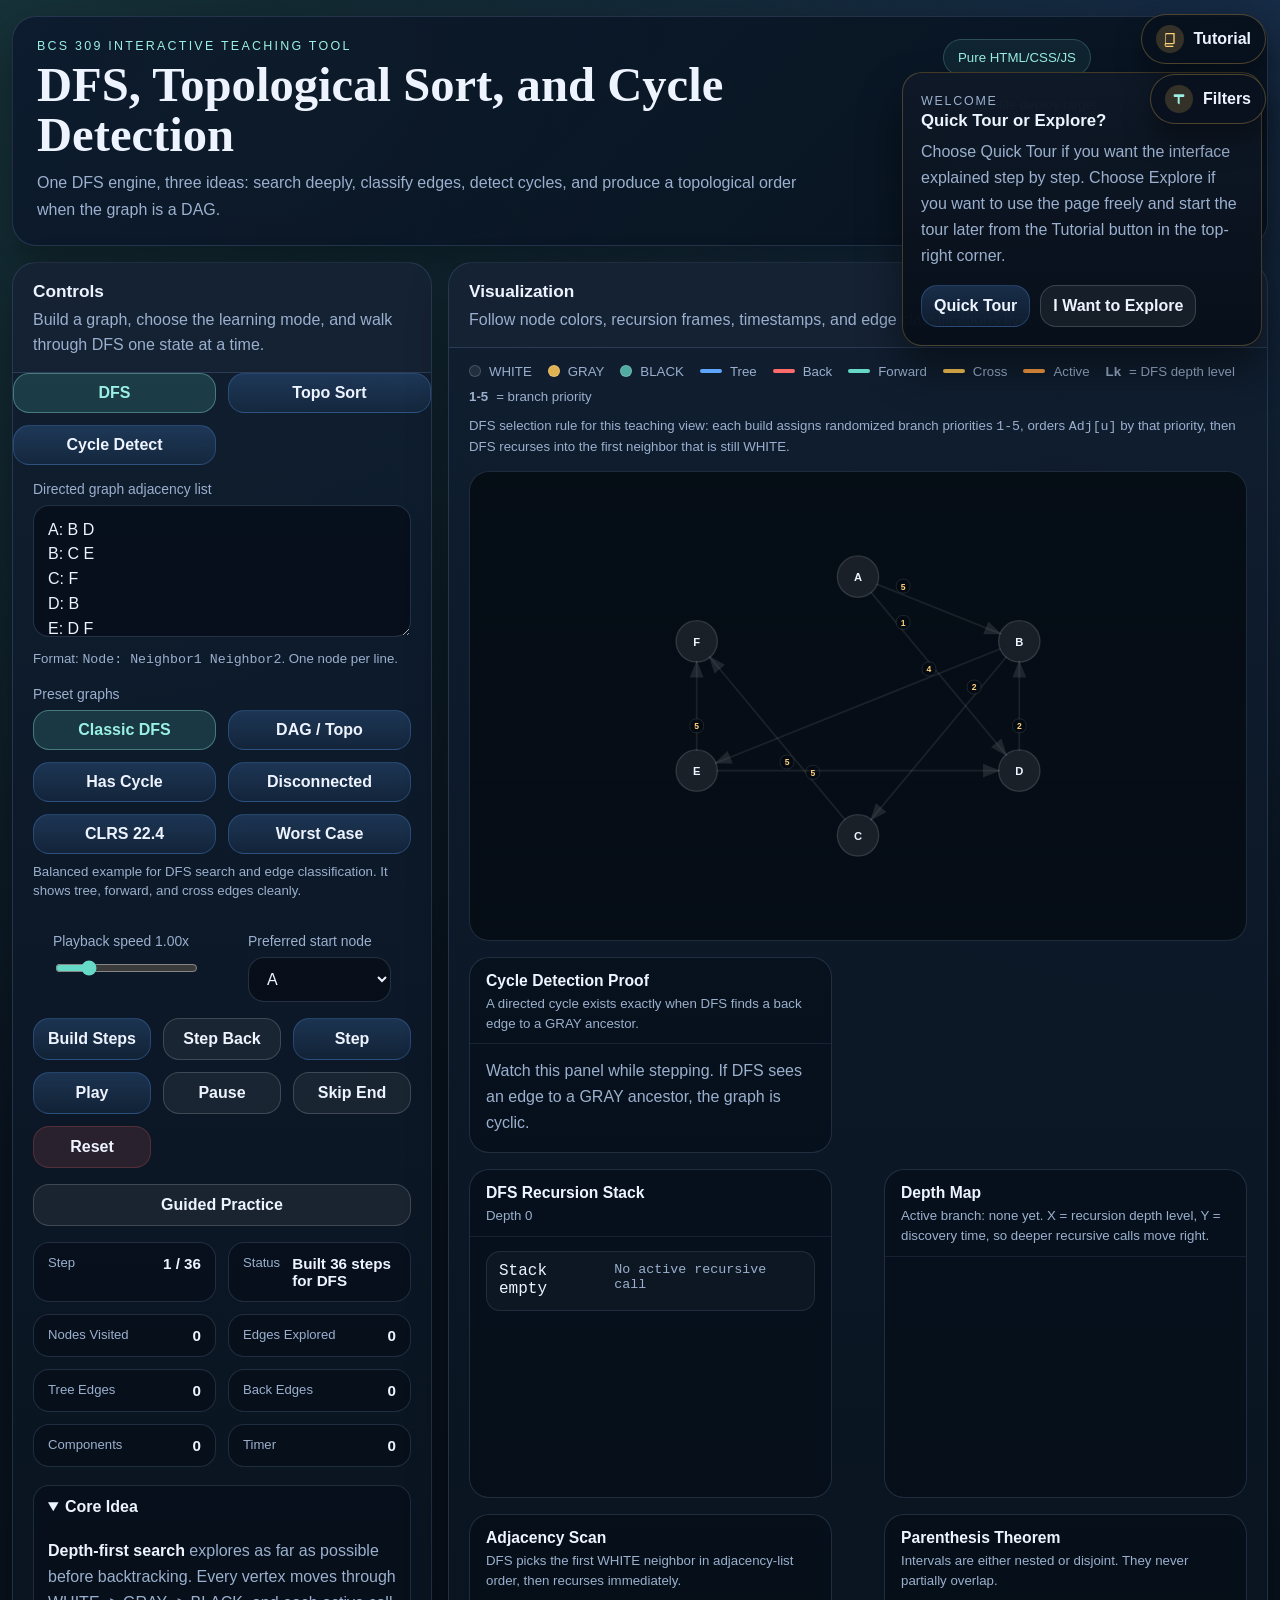
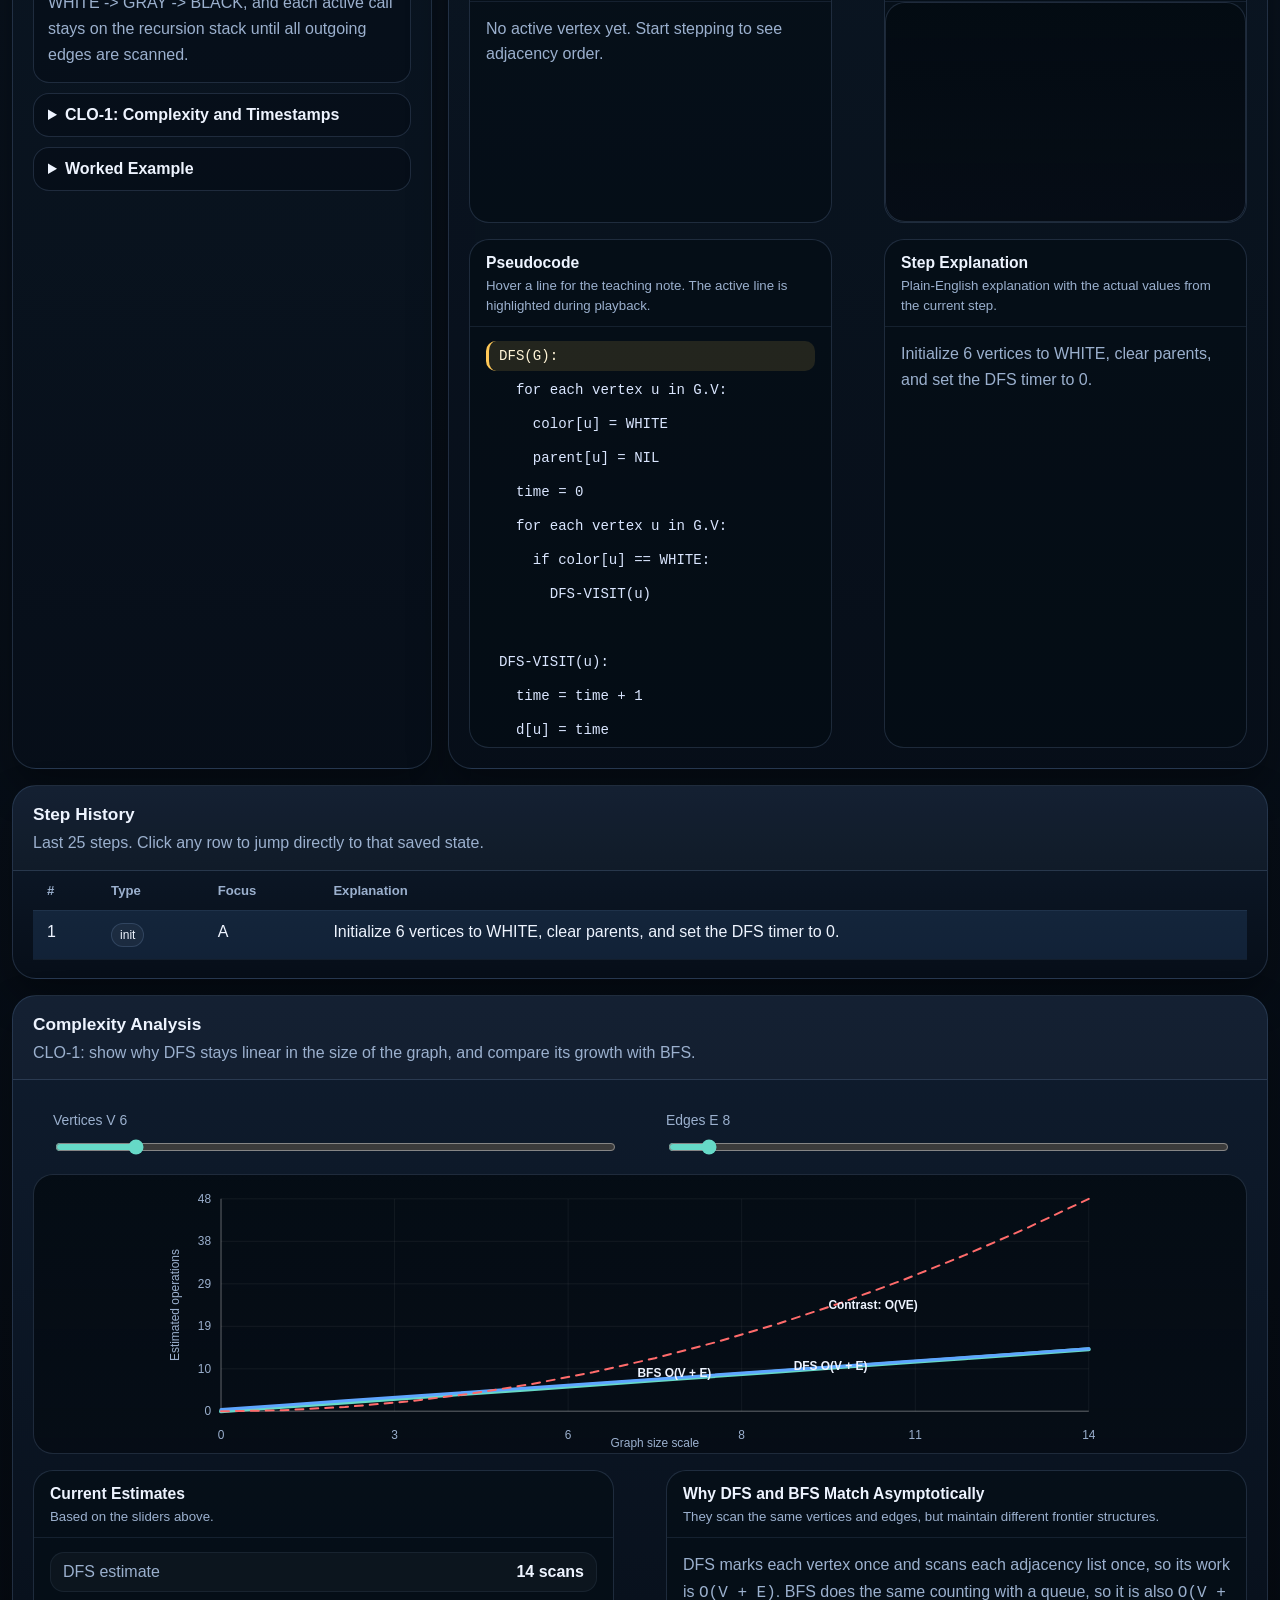
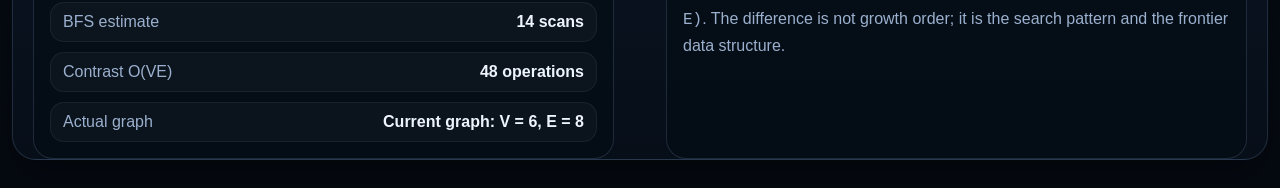
==== commit 63199c6e: "add single page tour and filters" ====
--- a/index.html
+++ b/index.html
@@ -32,10 +32,6 @@
   box-sizing: border-box;
 }
 
-html {
-  scroll-behavior: smooth;
-}
-
 body {
   margin: 0;
   min-height: 100vh;
@@ -61,6 +57,75 @@
 .shell {
   width: min(1440px, calc(100vw - 24px));
   margin: 16px auto 28px;
+}
+
+.floating-tools {
+  position: fixed;
+  top: 14px;
+  right: 14px;
+  z-index: 1200;
+  display: flex;
+  flex-direction: column;
+  align-items: flex-end;
+  gap: 10px;
+}
+
+.tutorial-launcher {
+  display: inline-flex;
+  align-items: center;
+  gap: 10px;
+  width: auto;
+  padding: 10px 14px;
+  border-radius: 999px;
+  border: 1px solid rgba(255, 200, 87, 0.28);
+  background: rgba(8, 17, 29, 0.9);
+  box-shadow: 0 16px 28px rgba(0, 0, 0, 0.34);
+}
+
+.tutorial-launcher-icon {
+  display: inline-flex;
+  align-items: center;
+  justify-content: center;
+  width: 28px;
+  height: 28px;
+  border-radius: 50%;
+  background: rgba(255, 200, 87, 0.18);
+}
+
+.tutorial-launcher svg {
+  width: 16px;
+  height: 16px;
+  fill: #ffcf7a;
+}
+
+.filter-launcher svg {
+  fill: var(--accent-strong);
+}
+
+.filter-menu {
+  display: none;
+  width: min(360px, calc(100vw - 24px));
+  padding: 16px;
+  border-radius: 20px;
+  border: 1px solid rgba(164, 197, 255, 0.18);
+  background: linear-gradient(180deg, rgba(12, 24, 40, 0.98), rgba(7, 15, 25, 0.98));
+  box-shadow: 0 24px 44px rgba(0, 0, 0, 0.44);
+}
+
+.filter-menu.open {
+  display: block;
+}
+
+.filter-menu-head strong {
+  display: block;
+  margin-bottom: 6px;
+}
+
+.filter-menu-head p {
+  margin: 0;
+  color: var(--muted);
+  line-height: 1.55;
+  font-size: 0.84rem;
 }
 
 .hero {
@@ -180,7 +245,7 @@
 }
 
 .button-grid {
-  grid-template-columns: repeat(5, minmax(0, 1fr));
+  grid-template-columns: repeat(auto-fit, minmax(110px, 1fr));
 }
 
 .stats-grid {
@@ -218,6 +283,47 @@
   color: var(--muted);
   font-size: 0.83rem;
   line-height: 1.5;
+}
+
+.filter-actions,
+.filter-grid {
+  display: grid;
+  gap: 10px;
+  margin-top: 12px;
+}
+
+.filter-actions {
+  grid-template-columns: repeat(2, minmax(0, 1fr));
+}
+
+.filter-grid {
+  grid-template-columns: repeat(2, minmax(0, 1fr));
+}
+
+.filter-chip {
+  display: flex;
+  align-items: center;
+  gap: 8px;
+  padding: 10px 12px;
+  border-radius: 14px;
+  border: 1px solid var(--line);
+  background: rgba(255, 255, 255, 0.03);
+  color: var(--muted);
+  font-size: 0.84rem;
+}
+
+.filter-chip input {
+  width: auto;
+  accent-color: var(--accent);
+}
+
+.filter-action {
+  width: auto;
+  white-space: nowrap;
+}
+
+.assist-row {
+  margin: 16px 20px 0;
 }
 
 textarea,
@@ -718,6 +824,107 @@
   display: none;
 }
 
+.is-hidden-filter {
+  display: none !important;
+}
+
+.tour-overlay {
+  position: fixed;
+  inset: 0;
+  z-index: 1050;
+  display: none;
+  pointer-events: none;
+}
+
+.tour-overlay.open {
+  display: block;
+}
+
+.tour-mask {
+  position: fixed;
+  background: rgba(2, 8, 16, 0.72);
+  z-index: 1050;
+  pointer-events: none;
+}
+
+.tour-spotlight {
+  position: fixed;
+  border-radius: 20px;
+  border: 2px solid rgba(255, 200, 87, 0.48);
+  box-shadow: 0 0 0 1px rgba(255, 255, 255, 0.08), 0 20px 34px rgba(0, 0, 0, 0.38);
+  z-index: 1055;
+  pointer-events: none;
+  display: none;
+}
+
+.tour-spotlight.open {
+  display: block;
+}
+
+.tour-card {
+  position: fixed;
+  right: 18px;
+  top: 72px;
+  width: min(360px, calc(100vw - 24px));
+  padding: 18px;
+  border-radius: 20px;
+  border: 1px solid rgba(255, 200, 87, 0.24);
+  background: linear-gradient(180deg, rgba(15, 25, 40, 0.98), rgba(7, 15, 25, 0.98));
+  box-shadow: 0 24px 44px rgba(0, 0, 0, 0.44);
+  color: var(--text);
+  z-index: 1060;
+  pointer-events: auto;
+}
+
+.tour-target-active {
+  position: relative;
+  z-index: 1062;
+  box-shadow: 0 0 0 2px rgba(255, 200, 87, 0.42), 0 0 0 10px rgba(255, 200, 87, 0.08), 0 18px 34px rgba(0, 0, 0, 0.34);
+  border-radius: 18px;
+}
+
+.tour-step {
+  margin: 0 0 8px;
+  color: var(--warm);
+  font-size: 0.78rem;
+  text-transform: uppercase;
+  letter-spacing: 0.14em;
+}
+
+.tour-card h3 {
+  margin: 0 0 8px;
+  font-size: 1.05rem;
+}
+
+.tour-card p {
+  margin: 0;
+  color: var(--muted);
+  line-height: 1.62;
+}
+
+.tour-actions {
+  display: flex;
+  flex-wrap: wrap;
+  gap: 10px;
+  margin-top: 16px;
+}
+
+.tour-actions button {
+  width: auto;
+  min-width: 92px;
+}
+
+.tour-choice-row {
+  display: flex;
+  flex-wrap: wrap;
+  gap: 10px;
+  margin-top: 16px;
+}
+
+.tour-choice-row button {
+  width: auto;
+}
+
 .controls-panel .split,
 .controls-panel .button-grid,
 .controls-panel .stats-grid {
@@ -781,6 +988,21 @@
   .hero,
   .panel {
     border-radius: 18px;
+  }
+
+  .tutorial-launcher {
+    padding: 9px 12px;
+  }
+
+  .floating-tools {
+    top: 10px;
+    right: 10px;
+  }
+
+  .tour-card {
+    top: 64px;
+    right: 10px;
+    width: min(340px, calc(100vw - 20px));
   }
 
   .mode-row,
@@ -790,7 +1012,9 @@
   .info-grid,
   .code-layout,
   .complexity-grid,
-  .split {
+  .split,
+  .filter-actions,
+  .filter-grid {
     grid-template-columns: 1fr;
   }
 
@@ -822,6 +1046,44 @@
   </style>
 </head>
 <body>
+  <div class="floating-tools">
+    <button id="topTutorialBtn" class="tutorial-launcher" type="button" aria-label="Open tutorial">
+      <span class="tutorial-launcher-icon" aria-hidden="true">
+        <svg viewBox="0 0 24 24" role="img" focusable="false">
+          <path d="M5 4.5C5 3.67 5.67 3 6.5 3H19v16H8a3 3 0 0 0-3 3V4.5Zm2.5.5A1.5 1.5 0 0 0 6 6.5V18.3A4.45 4.45 0 0 1 8 18h9V5H7.5ZM4 20a2 2 0 0 1 2-2h11v2H6a1 1 0 1 0 0 2h11v2H6a3 3 0 0 1-2-3Z"></path>
+        </svg>
+      </span>
+      <span>Tutorial</span>
+    </button>
+    <button id="topFilterBtn" class="tutorial-launcher filter-launcher" type="button" aria-expanded="false" aria-controls="topFilterMenu">
+      <span class="tutorial-launcher-icon" aria-hidden="true">
+        <svg viewBox="0 0 24 24" role="img" focusable="false">
+          <path d="M4 6.5A1.5 1.5 0 0 1 5.5 5h13A1.5 1.5 0 0 1 20 6.5v1A1.5 1.5 0 0 1 18.5 9H13v10.5a.5.5 0 0 1-.8.4l-2-1.5a.5.5 0 0 1-.2-.4V9H5.5A1.5 1.5 0 0 1 4 7.5v-1Z"></path>
+        </svg>
+      </span>
+      <span>Filters</span>
+    </button>
+    <div id="topFilterMenu" class="filter-menu" aria-label="Layout filters">
+      <div class="filter-menu-head">
+        <strong>Readable Layout</strong>
+        <p>Hide panels you do not need during presenting or studying.</p>
+      </div>
+      <div class="filter-actions">
+        <button id="showEssentialsBtn" class="secondary filter-action" type="button">Show Essentials</button>
+        <button id="showAllBtn" class="secondary filter-action" type="button">Show All</button>
+      </div>
+      <div class="filter-grid" id="filterGrid">
+        <label class="filter-chip"><input type="checkbox" data-filter-key="overview" checked>Overview</label>
+        <label class="filter-chip"><input type="checkbox" data-filter-key="topology" checked>Topo + Cycle</label>
+        <label class="filter-chip"><input type="checkbox" data-filter-key="stackDepth" checked>Stack + Depth</label>
+        <label class="filter-chip"><input type="checkbox" data-filter-key="scanInterval" checked>Scan + Interval</label>
+        <label class="filter-chip"><input type="checkbox" data-filter-key="dag" checked>DAG Panel</label>
+        <label class="filter-chip"><input type="checkbox" data-filter-key="codeExplain" checked>Code + Explain</label>
+        <label class="filter-chip"><input type="checkbox" data-filter-key="history" checked>History</label>
+        <label class="filter-chip"><input type="checkbox" data-filter-key="complexity" checked>Complexity</label>
+      </div>
+    </div>
+  </div>
   <div class="shell">
     <header class="hero">
       <div>
@@ -879,6 +1141,10 @@
           <button id="pauseBtn" class="secondary">Pause</button>
           <button id="skipBtn" class="secondary">Skip End</button>
           <button id="resetBtn" class="danger">Reset</button>
+        </div>
+
+        <div class="assist-row">
+          <button id="startPracticeBtn" class="secondary" type="button">Guided Practice</button>
         </div>
 
         <div class="stats-grid">
@@ -941,7 +1207,7 @@
           </defs>
         </svg>
 
-        <div class="info-grid">
+        <div class="info-grid" id="topologyCluster">
           <div class="subpanel" id="topoPanel">
             <div class="subpanel-head">
               <h3>Topological Order</h3>
@@ -959,8 +1225,8 @@
           </div>
         </div>
 
-        <div class="info-grid">
-          <div class="subpanel">
+        <div class="info-grid" id="stackDepthCluster">
+          <div class="subpanel" id="stackPanel">
             <div class="subpanel-head">
               <h3>DFS Recursion Stack</h3>
               <p id="stackDepthLabel">Depth 0</p>
@@ -968,7 +1234,7 @@
             <div class="stack-list" id="stackList"></div>
           </div>
 
-          <div class="subpanel">
+          <div class="subpanel" id="depthPanel">
             <div class="subpanel-head">
               <h3>Depth Map</h3>
               <p id="depthSummary">The x-axis shows recursion depth. The y-axis shows discovery order.</p>
@@ -977,8 +1243,8 @@
           </div>
         </div>
 
-        <div class="info-grid">
-          <div class="subpanel">
+        <div class="info-grid" id="scanIntervalCluster">
+          <div class="subpanel" id="scanPanel">
             <div class="subpanel-head">
               <h3>Adjacency Scan</h3>
               <p>DFS picks the first WHITE neighbor in adjacency-list order, then recurses immediately.</p>
@@ -987,7 +1253,7 @@
             <div class="scan-row" id="scanRow"></div>
           </div>
 
-          <div class="subpanel">
+          <div class="subpanel" id="intervalPanel">
             <div class="subpanel-head">
               <h3>Parenthesis Theorem</h3>
               <p>Intervals are either nested or disjoint. They never partially overlap.</p>
@@ -1004,15 +1270,15 @@
           <div class="dag-summary" id="dagSummary">Run topological sort on a DAG to populate this panel.</div>
         </div>
 
-        <div class="code-layout">
-          <div class="subpanel code-panel">
+        <div class="code-layout" id="codeExplainCluster">
+          <div class="subpanel code-panel" id="codePanel">
             <div class="subpanel-head">
               <h3>Pseudocode</h3>
               <p id="codeHoverTip">Hover a line for the teaching note. The active line is highlighted during playback.</p>
             </div>
             <div class="pseudocode" id="pseudocode"></div>
           </div>
-          <div class="subpanel explanation-panel">
+          <div class="subpanel explanation-panel" id="explainPanel">
             <div class="subpanel-head">
               <h3>Step Explanation</h3>
               <p>Plain-English explanation with the actual values from the current step.</p>
@@ -1022,7 +1288,7 @@
         </div>
       </section>
 
-      <section class="panel full-span">
+      <section class="panel full-span" id="historySection">
         <div class="panel-head">
           <h2>Step History</h2>
           <p>Last 25 steps. Click any row to jump directly to that saved state.</p>
@@ -1042,7 +1308,7 @@
         </div>
       </section>
 
-      <section class="panel full-span">
+      <section class="panel full-span" id="complexitySection">
         <div class="panel-head">
           <h2>Complexity Analysis</h2>
           <p>CLO-1: show why DFS stays linear in the size of the graph, and compare its growth with BFS.</p>
@@ -1270,6 +1536,166 @@
         16: "Finish times still close the interval."
       }
     }
+  },
+
+  tours: {
+    common: [
+      {
+        id: 'controls',
+        target: '#graphInput',
+        title: 'Start With the Graph',
+        body: 'Paste a directed adjacency list here or load a preset. Every build starts from this graph text, so this is the first place to change the lesson.'
+      },
+      {
+        id: 'mode',
+        target: '#modeRow',
+        title: 'Choose the Goal',
+        body: 'The same DFS engine powers all three modes. Switch here when you want to emphasize search, topological order, or cycle proof.'
+      },
+      {
+        id: 'build',
+        target: '#buildBtn',
+        title: 'Build the Walkthrough',
+        body: 'Build creates the full sequence of DFS states. Then Step, Step Back, Play, Pause, and Skip End let you control how fast you teach it.'
+      },
+      {
+        id: 'filters',
+        target: '#topFilterBtn',
+        title: 'Make the Page Readable',
+        body: 'Open the Filters menu here when you want a cleaner teaching view. The Essentials preset hides the supporting panels that are not needed for a focused walkthrough.'
+      },
+      {
+        id: 'graph',
+        target: '#graphSvg',
+        title: 'Read the Main Graph',
+        body: 'Nodes change WHITE, GRAY, and BLACK. The top tag shows depth level Lk. The lower labels show discovery and finish time as d/f.'
+      },
+      {
+        id: 'scan',
+        target: '#scanPanel',
+        title: 'Why This Branch?',
+        body: 'This panel explains the branch choice. Each build assigns randomized priorities 1 to 5, orders Adj[u] by that priority, and DFS chooses the first WHITE neighbor in that ordered list.'
+      },
+      {
+        id: 'stack',
+        target: '#stackPanel',
+        title: 'Track Recursion',
+        body: 'The recursion stack shows the active branch from root to current node. If a back edge points to a GRAY node in this stack, you have found a cycle.'
+      },
+      {
+        id: 'depth',
+        target: '#depthPanel',
+        title: 'See Depth as a Diagram',
+        body: 'This chart turns the recursive search tree into coordinates. X is depth level and Y is discovery order, so moving right means going deeper.'
+      },
+      {
+        id: 'code',
+        target: '#codeExplainCluster',
+        title: 'Connect State to Pseudocode',
+        body: 'The pseudocode highlight and the explanation box are synced to the current DFS step. Use them when students ask what the algorithm is doing right now.'
+      }
+    ],
+    dfs: [
+      {
+        id: 'history',
+        target: '#historySection',
+        title: 'Revisit Important Moments',
+        body: 'The history table keeps recent states clickable. This is useful when you want to go back to the first tree edge or the exact moment a branch was chosen.'
+      },
+      {
+        id: 'complexity',
+        target: '#complexitySection',
+        title: 'Close With Complexity',
+        body: 'Finish the story by showing why DFS is O(V + E): vertices are discovered once, and adjacency scans examine each edge once.'
+      }
+    ],
+    topo: [
+      {
+        id: 'topo',
+        target: '#topoPanel',
+        title: 'Watch the Topological Order Grow',
+        body: 'Vertices are added to the front when they finish. That is why reverse finish time becomes a valid topological order on a DAG.'
+      },
+      {
+        id: 'dag',
+        target: '#dagPanel',
+        title: 'Connect It to Dynamic Programming',
+        body: 'This panel shows how topological order supports longest path on a DAG. Dependencies come first, so later states can reuse earlier results.'
+      }
+    ],
+    cycle: [
+      {
+        id: 'cycle',
+        target: '#cyclePanel',
+        title: 'Use the Proof Panel',
+        body: 'When DFS sees an edge to a GRAY ancestor, this panel explains the exact cycle path using the current recursion stack.'
+      }
+    ]
+  },
+
+  practice: {
+    common: [
+      {
+        id: 'practice-build',
+        target: '#buildBtn',
+        title: 'Build the Walkthrough',
+        body: 'Click Build Steps now. Guided Practice waits for the real action before continuing.',
+        action: 'build',
+        waitingText: 'Waiting for you to click Build Steps.',
+        doneText: 'Build detected. The DFS timeline is ready.'
+      },
+      {
+        id: 'practice-step',
+        target: '#stepBtn',
+        title: 'Advance One DFS State',
+        body: 'Click Step once so the tool advances to the next DFS state.',
+        action: 'step',
+        waitingText: 'Waiting for you to click Step.',
+        doneText: 'Step detected. You can now see how one DFS action updates the graph.'
+      }
+    ],
+    dfs: [
+      {
+        id: 'practice-filter',
+        target: '#showEssentialsBtn',
+        title: 'Reduce Visual Noise',
+        body: 'Click Show Essentials so the page switches into a cleaner presenter view.',
+        action: 'filter:essentials',
+        waitingText: 'Waiting for you to click Show Essentials.',
+        doneText: 'Essentials view applied.'
+      }
+    ],
+    topo: [
+      {
+        id: 'practice-mode-topo',
+        target: '#modeRow',
+        title: 'Switch to Topological Sort',
+        body: 'Click the Topo Sort mode button.',
+        action: 'mode:topo',
+        waitingText: 'Waiting for you to switch to Topo Sort mode.',
+        doneText: 'Topo Sort mode detected.'
+      },
+      {
+        id: 'practice-build-topo',
+        target: '#topoPanel',
+        title: 'Rebuild for the New Mode',
+        body: 'Click Build Steps again so the topological-order walkthrough is generated.',
+        action: 'build',
+        waitingText: 'Waiting for you to click Build Steps in Topo mode.',
+        doneText: 'Topo build detected.'
+      }
+    ],
+    cycle: [
+      {
+        id: 'practice-mode-cycle',
+        target: '#modeRow',
+        title: 'Switch to Cycle Detect',
+        body: 'Click the Cycle Detect mode button.',
+        action: 'mode:cycle',
+        waitingText: 'Waiting for you to switch to Cycle Detect mode.',
+        doneText: 'Cycle Detect mode detected.'
+      }
+    ]
   },
 
   overview(mode) {
@@ -1352,6 +1778,27 @@
   const MAX_HISTORY = 25;
   const NODE_RADIUS = 24;
   const PLAY_BASE_MS = 900;
+  const FILTER_STORAGE_KEY = 'dfs-single-filters-v1';
+  const FILTER_TARGETS = {
+    overview: ['#overview'],
+    topology: ['#topologyCluster'],
+    stackDepth: ['#stackDepthCluster'],
+    scanInterval: ['#scanIntervalCluster'],
+    dag: ['#dagPanel'],
+    codeExplain: ['#codeExplainCluster'],
+    history: ['#historySection'],
+    complexity: ['#complexitySection']
+  };
+  const ESSENTIAL_FILTERS = {
+    overview: false,
+    topology: true,
+    stackDepth: true,
+    scanInterval: true,
+    dag: false,
+    codeExplain: true,
+    history: false,
+    complexity: false
+  };
 
   const state = {
     mode: 'dfs',
@@ -1365,7 +1812,35 @@
     history: [],
     status: 'Idle',
     codeHoverTip: 'Hover a line for the teaching note. The active line is highlighted during playback.',
-    visuals: createEmptyVisuals()
+    visuals: createEmptyVisuals(),
+    panelFilters: {
+      overview: true,
+      topology: true,
+      stackDepth: true,
+      scanInterval: true,
+      dag: true,
+      codeExplain: true,
+      history: true,
+      complexity: true
+    },
+    tour: {
+      steps: [],
+      index: 0,
+      active: false,
+      mode: 'idle',
+      actionSatisfied: false,
+      overlay: null,
+      spotlight: null,
+      card: null,
+      title: null,
+      body: null,
+      counter: null,
+      nextBtn: null,
+      backBtn: null,
+      skipBtn: null,
+      highlighted: null,
+      masks: {}
+    }
   };
 
   const dom = {
@@ -1383,6 +1858,14 @@
     pauseBtn: document.getElementById('pauseBtn'),
     skipBtn: document.getElementById('skipBtn'),
     resetBtn: document.getElementById('resetBtn'),
+    topTutorialBtn: document.getElementById('topTutorialBtn'),
+    topFilterBtn: document.getElementById('topFilterBtn'),
+    topFilterMenu: document.getElementById('topFilterMenu'),
+    startTourBtn: document.getElementById('startTourBtn'),
+    startPracticeBtn: document.getElementById('startPracticeBtn'),
+    showEssentialsBtn: document.getElementById('showEssentialsBtn'),
+    showAllBtn: document.getElementById('showAllBtn'),
+    filterGrid: document.getElementById('filterGrid'),
     overview: document.getElementById('overview'),
     graphSvg: document.getElementById('graphSvg'),
     topoPanel: document.getElementById('topoPanel'),
@@ -1494,12 +1977,15 @@
     buildModeButtons();
     buildPresetButtons();
     bindEvents();
+    initializeFilters();
+    initializeTour();
     loadPreset(APP_CONTENT.presets[0].id, true);
     renderOverview();
     renderPseudocode();
     updateSpeedLabel();
     drawComplexityChart();
     buildSteps();
+    showTourWelcome();
   }
 
   function buildModeButtons() {
@@ -1534,6 +2020,33 @@
     dom.pauseBtn.addEventListener('click', pause);
     dom.skipBtn.addEventListener('click', skipToEnd);
     dom.resetBtn.addEventListener('click', resetPlayback);
+    if (dom.topTutorialBtn) {
+      dom.topTutorialBtn.addEventListener('click', showTourWelcome);
+    }
+    if (dom.topFilterBtn) {
+      dom.topFilterBtn.addEventListener('click', (event) => {
+        event.stopPropagation();
+        setFilterMenuOpen(!isFilterMenuOpen());
+      });
+    }
+    if (dom.topFilterMenu) {
+      dom.topFilterMenu.addEventListener('click', (event) => event.stopPropagation());
+    }
+    if (dom.startTourBtn) {
+      dom.startTourBtn.addEventListener('click', showTourWelcome);
+    }
+    if (dom.startPracticeBtn) {
+      dom.startPracticeBtn.addEventListener('click', () => startPractice(true));
+    }
+    if (dom.showEssentialsBtn) {
+      dom.showEssentialsBtn.addEventListener('click', () => {
+        applyFilterPreset(ESSENTIAL_FILTERS);
+        notifyTourAction('filter:essentials');
+      });
+    }
+    if (dom.showAllBtn) {
+      dom.showAllBtn.addEventListener('click', () => applyFilterPreset(allFilters(true)));
+    }
     dom.speed.addEventListener('input', updateSpeedLabel);
     dom.vertexSlider.addEventListener('input', drawComplexityChart);
     dom.edgeSlider.addEventListener('input', drawComplexityChart);
@@ -1543,17 +2056,463 @@
       dom.presetNote.textContent = 'Custom graph detected. Build steps when you are ready.';
       syncStartNodesFromText();
     });
+    if (typeof document.addEventListener === 'function') {
+      document.addEventListener('click', handleDocumentClick);
+      document.addEventListener('keydown', handleDocumentKeydown);
+    }
+  }
+
+  function initializeFilters() {
+    const stored = safeReadJSON(FILTER_STORAGE_KEY);
+    if (stored) {
+      state.panelFilters = { ...state.panelFilters, ...stored };
+    }
+
+    const labels = dom.filterGrid ? Array.from(dom.filterGrid.children) : [];
+    labels.forEach((label) => {
+      const input = label.children && label.children[0];
+      if (!input || !input.dataset || !input.dataset.filterKey) {
+        return;
+      }
+      const key = input.dataset.filterKey;
+      input.checked = state.panelFilters[key] !== false;
+      input.addEventListener('change', () => {
+        state.panelFilters[key] = input.checked;
+        applyFilters();
+      });
+    });
+
+    applyFilters();
+  }
+
+  function applyFilterPreset(preset) {
+    state.panelFilters = { ...state.panelFilters, ...preset };
+    const labels = dom.filterGrid ? Array.from(dom.filterGrid.children) : [];
+    labels.forEach((label) => {
+      const input = label.children && label.children[0];
+      if (!input || !input.dataset || !input.dataset.filterKey) {
+        return;
+      }
+      input.checked = state.panelFilters[input.dataset.filterKey] !== false;
+    });
+    applyFilters();
+  }
+
+  function applyFilters() {
+    Object.entries(FILTER_TARGETS).forEach(([key, selectors]) => {
+      const shouldShow = state.panelFilters[key] !== false;
+      selectors.forEach((selector) => {
+        const target = document.querySelector ? document.querySelector(selector) : null;
+        if (target) {
+          target.classList.toggle('is-hidden-filter', !shouldShow);
+        }
+      });
+    });
+
+    safeWriteJSON(FILTER_STORAGE_KEY, state.panelFilters);
+  }
+
+  function initializeTour() {
+    if (!document.body) {
+      return;
+    }
+
+    const overlay = document.createElement('div');
+    overlay.className = 'tour-overlay';
+    overlay.innerHTML = `
+      <div class="tour-mask" id="tourMaskTop"></div>
+      <div class="tour-mask" id="tourMaskRight"></div>
+      <div class="tour-mask" id="tourMaskBottom"></div>
+      <div class="tour-mask" id="tourMaskLeft"></div>
+      <div class="tour-spotlight" id="tourSpotlight"></div>
+      <div class="tour-card" role="dialog" aria-modal="true" aria-live="polite">
+        <p class="tour-step" id="tourStepCount">Guided Tour</p>
+        <h3 id="tourTitle">Tour</h3>
+        <p id="tourBody">Walk through the interface step by step.</p>
+        <div class="tour-actions">
+          <button type="button" id="tourBackBtn" class="secondary">Back</button>
+          <button type="button" id="tourNextBtn">Next</button>
+          <button type="button" id="tourSkipBtn" class="secondary">Skip</button>
+        </div>
+      </div>
+    `;
+    document.body.appendChild(overlay);
+
+    state.tour.overlay = overlay;
+    state.tour.card = overlay.querySelector('.tour-card');
+    state.tour.spotlight = overlay.querySelector('#tourSpotlight');
+    state.tour.counter = overlay.querySelector('#tourStepCount');
+    state.tour.title = overlay.querySelector('#tourTitle');
+    state.tour.body = overlay.querySelector('#tourBody');
+    state.tour.backBtn = overlay.querySelector('#tourBackBtn');
+    state.tour.nextBtn = overlay.querySelector('#tourNextBtn');
+    state.tour.skipBtn = overlay.querySelector('#tourSkipBtn');
+    state.tour.masks = {
+      top: overlay.querySelector('#tourMaskTop'),
+      right: overlay.querySelector('#tourMaskRight'),
+      bottom: overlay.querySelector('#tourMaskBottom'),
+      left: overlay.querySelector('#tourMaskLeft')
+    };
+
+    state.tour.backBtn.addEventListener('click', previousTourStep);
+    state.tour.nextBtn.addEventListener('click', nextTourStep);
+    state.tour.skipBtn.addEventListener('click', stopTour);
+    window.addEventListener('scroll', handleTourViewportChange, { passive: true });
+    window.addEventListener('resize', handleTourViewportChange);
+  }
+
+  function getTourSteps() {
+    return [
+      ...APP_CONTENT.tours.common,
+      ...(APP_CONTENT.tours[state.mode] || [])
+    ];
+  }
+
+  function getPracticeSteps() {
+    return [
+      ...APP_CONTENT.practice.common,
+      ...(APP_CONTENT.practice[state.mode] || [])
+    ];
+  }
+
+  function startTour(forceRestart) {
+    if (!state.tour.overlay) {
+      return;
+    }
+    setFilterMenuOpen(false);
+    applyFilterPreset(allFilters(true));
+    state.tour.steps = getTourSteps();
+    state.tour.index = 0;
+    state.tour.active = true;
+    state.tour.mode = 'tour';
+    state.tour.actionSatisfied = false;
+    state.tour.overlay.classList.add('open');
+    renderTourStep();
+  }
+
+  function startPractice(forceRestart) {
+    if (!state.tour.overlay) {
+      return;
+    }
+    setFilterMenuOpen(false);
+    applyFilterPreset(ESSENTIAL_FILTERS);
+    state.tour.steps = getPracticeSteps();
+    state.tour.index = 0;
+    state.tour.active = true;
+    state.tour.mode = 'practice';
+    state.tour.actionSatisfied = false;
+    state.tour.overlay.classList.add('open');
+    renderTourStep();
+  }
+
+  function showTourWelcome() {
+    if (!state.tour.overlay) {
+      return;
+    }
+    setFilterMenuOpen(false);
+    state.tour.active = true;
+    state.tour.mode = 'welcome';
+    state.tour.overlay.classList.add('open');
+    clearSpotlight();
+    state.tour.counter.textContent = 'Welcome';
+    state.tour.title.textContent = 'Quick Tour or Explore?';
+    state.tour.body.textContent = 'Choose Quick Tour if you want the interface explained step by step. Choose Explore if you want to use the page freely and start the tour later from the Tutorial button in the top-right corner.';
+    state.tour.backBtn.style.display = 'none';
+    state.tour.nextBtn.textContent = 'Quick Tour';
+    state.tour.skipBtn.textContent = 'I Want to Explore';
+  }
+
+  function stopTour() {
+    if (!state.tour.overlay) {
+      return;
+    }
+    if (state.tour.highlighted) {
+      state.tour.highlighted.classList.remove('tour-target-active');
+    }
+    state.tour.active = false;
+    state.tour.mode = 'idle';
+    state.tour.actionSatisfied = false;
+    state.tour.highlighted = null;
+    state.tour.overlay.classList.remove('open');
+    clearSpotlight();
+    if (dom.topTutorialBtn) {
+      dom.topTutorialBtn.focus();
+    } else if (dom.startTourBtn) {
+      dom.startTourBtn.focus();
+    }
+  }
+
+  function nextTourStep() {
+    if (!state.tour.active) {
+      return;
+    }
+    if (state.tour.mode === 'welcome') {
+      state.tour.backBtn.style.display = '';
+      state.tour.skipBtn.textContent = 'Skip';
+      startTour(false);
+      return;
+    }
+    if (state.tour.mode === 'practice') {
+      const step = state.tour.steps[state.tour.index];
+      if (step && step.action && !state.tour.actionSatisfied) {
+        return;
+      }
+    }
+    if (state.tour.index >= state.tour.steps.length - 1) {
+      stopTour();
+      return;
+    }
+    state.tour.index += 1;
+    state.tour.actionSatisfied = false;
+    renderTourStep();
+  }
+
+  function previousTourStep() {
+    if (!state.tour.active || state.tour.mode !== 'tour') {
+      return;
+    }
+    state.tour.index = Math.max(0, state.tour.index - 1);
+    renderTourStep();
+  }
+
+  function renderTourStep() {
+    const step = state.tour.steps[state.tour.index];
+    if (!step) {
+      stopTour();
+      return;
+    }
+
+    if (state.tour.highlighted) {
+      state.tour.highlighted.classList.remove('tour-target-active');
+      state.tour.highlighted = null;
+    }
+
+    const target = resolveTourTarget(step.target);
+    if (target) {
+      prepareTourTarget(target);
+      state.tour.highlighted = target;
+      target.classList.add('tour-target-active');
+      ensureTargetVisible(target);
+      window.setTimeout(handleTourViewportChange, 0);
+      window.setTimeout(handleTourViewportChange, 120);
+    } else {
+      state.tour.highlighted = null;
+      clearSpotlight();
+    }
+
+    state.tour.counter.textContent = `Step ${state.tour.index + 1} of ${state.tour.steps.length}`;
+    state.tour.title.textContent = step.title;
+    if (state.tour.mode === 'practice' && step.action) {
+      state.tour.body.textContent = state.tour.actionSatisfied
+        ? (step.doneText || step.body)
+        : `${step.body} ${step.waitingText || ''}`.trim();
+    } else {
+      state.tour.body.textContent = step.body;
+    }
+    state.tour.backBtn.disabled = state.tour.index === 0;
+    state.tour.backBtn.style.display = '';
+    state.tour.skipBtn.textContent = 'Skip';
+    state.tour.nextBtn.textContent = state.tour.index === state.tour.steps.length - 1 ? 'Done' : 'Next';
+    state.tour.nextBtn.disabled = state.tour.mode === 'practice' && step.action && !state.tour.actionSatisfied;
+  }
+
+  function ensureTargetVisible(target) {
+    if (typeof target.getBoundingClientRect !== 'function' || typeof target.scrollIntoView !== 'function') {
+      return;
+    }
+    const rect = target.getBoundingClientRect();
+    const marginTop = 90;
+    const marginBottom = 140;
+    const viewportHeight = window.innerHeight || 900;
+    if (rect.top < marginTop || rect.bottom > viewportHeight - marginBottom) {
+      target.scrollIntoView({ block: 'center', behavior: 'auto' });
+    }
+  }
+
+  function prepareTourTarget(target) {
+    if (!target || typeof target.closest !== 'function') {
+      return;
+    }
+    const filterMenu = target.closest('#topFilterMenu');
+    if (filterMenu) {
+      setFilterMenuOpen(true);
+    }
+  }
+
+  function updateSpotlight(target) {
+    if (!state.tour.spotlight || typeof target.getBoundingClientRect !== 'function') {
+      return;
+    }
+    const rect = target.getBoundingClientRect();
+    const padding = 12;
+    const viewportWidth = window.innerWidth || document.documentElement.clientWidth || 1280;
+    const viewportHeight = window.innerHeight || document.documentElement.clientHeight || 720;
+    const left = Math.max(8, Math.round(rect.left - padding));
+    const top = Math.max(8, Math.round(rect.top - padding));
+    const right = Math.min(viewportWidth - 8, Math.round(rect.right + padding));
+    const bottom = Math.min(viewportHeight - 8, Math.round(rect.bottom + padding));
+
+    state.tour.spotlight.style.left = `${left}px`;
+    state.tour.spotlight.style.top = `${top}px`;
+    state.tour.spotlight.style.width = `${Math.max(24, right - left)}px`;
+    state.tour.spotlight.style.height = `${Math.max(24, bottom - top)}px`;
+    state.tour.spotlight.classList.add('open');
+
+    if (!state.tour.masks) {
+      return;
+    }
+
+    const topMask = state.tour.masks.top;
+    const rightMask = state.tour.masks.right;
+    const bottomMask = state.tour.masks.bottom;
+    const leftMask = state.tour.masks.left;
+
+    if (topMask) {
+      topMask.style.left = '0px';
+      topMask.style.top = '0px';
+      topMask.style.width = `${viewportWidth}px`;
+      topMask.style.height = `${Math.max(0, top)}px`;
+    }
+    if (bottomMask) {
+      bottomMask.style.left = '0px';
+      bottomMask.style.top = `${bottom}px`;
+      bottomMask.style.width = `${viewportWidth}px`;
+      bottomMask.style.height = `${Math.max(0, viewportHeight - bottom)}px`;
+    }
+    if (leftMask) {
+      leftMask.style.left = '0px';
+      leftMask.style.top = `${top}px`;
+      leftMask.style.width = `${Math.max(0, left)}px`;
+      leftMask.style.height = `${Math.max(0, bottom - top)}px`;
+    }
+    if (rightMask) {
+      rightMask.style.left = `${right}px`;
+      rightMask.style.top = `${top}px`;
+      rightMask.style.width = `${Math.max(0, viewportWidth - right)}px`;
+      rightMask.style.height = `${Math.max(0, bottom - top)}px`;
+    }
+  }
+
+  function clearSpotlight() {
+    if (state.tour.spotlight) {
+      state.tour.spotlight.classList.remove('open');
+    }
+    if (!state.tour.masks) {
+      return;
+    }
+    Object.values(state.tour.masks).forEach((mask) => {
+      if (!mask) {
+        return;
+      }
+      mask.style.width = '0px';
+      mask.style.height = '0px';
+    });
+  }
+
+  function handleTourViewportChange() {
+    if (!state.tour.active || !state.tour.highlighted || !state.tour.spotlight) {
+      return;
+    }
+    updateSpotlight(state.tour.highlighted);
+  }
+
+  function resolveTourTarget(selector) {
+    if (!selector) {
+      return null;
+    }
+    if (selector.startsWith('#')) {
+      return document.getElementById(selector.slice(1));
+    }
+    return document.querySelector ? document.querySelector(selector) : null;
+  }
+
+  function safeWriteJSON(key, value) {
+    try {
+      if (window.localStorage) {
+        window.localStorage.setItem(key, JSON.stringify(value));
+      }
+    } catch (_error) {
+      // Ignore storage failures.
+    }
+  }
+
+  function safeReadJSON(key) {
+    try {
+      if (!window.localStorage) {
+        return null;
+      }
+      const raw = window.localStorage.getItem(key);
+      return raw ? JSON.parse(raw) : null;
+    } catch (_error) {
+      return null;
+    }
+  }
+
+  function isFilterMenuOpen() {
+    return !!(dom.topFilterMenu && dom.topFilterMenu.classList.contains('open'));
+  }
+
+  function setFilterMenuOpen(open) {
+    if (!dom.topFilterMenu) {
+      return;
+    }
+    dom.topFilterMenu.classList.toggle('open', open);
+    if (dom.topFilterBtn) {
+      dom.topFilterBtn.setAttribute('aria-expanded', open ? 'true' : 'false');
+    }
+  }
+
+  function handleDocumentClick(event) {
+    if (!isFilterMenuOpen()) {
+      return;
+    }
+    const target = event.target;
+    if (dom.topFilterMenu && dom.topFilterMenu.contains(target)) {
+      return;
+    }
+    if (dom.topFilterBtn && dom.topFilterBtn.contains(target)) {
+      return;
+    }
+    setFilterMenuOpen(false);
+  }
+
+  function handleDocumentKeydown(event) {
+    if (event.key === 'Escape') {
+      setFilterMenuOpen(false);
+    }
+  }
+
+  function allFilters(value) {
+    return Object.keys(FILTER_TARGETS).reduce((acc, key) => {
+      acc[key] = value;
+      return acc;
+    }, {});
   }
 
   function updateSpeedLabel() {
     dom.speedLabel.textContent = `${Number(dom.speed.value).toFixed(2)}x`;
   }
 
+  function notifyTourAction(actionName) {
+    if (!state.tour.active || state.tour.mode !== 'practice') {
+      return;
+    }
+    const step = state.tour.steps[state.tour.index];
+    if (!step || !step.action) {
+      return;
+    }
+    if (step.action === actionName) {
+      state.tour.actionSatisfied = true;
+      renderTourStep();
+    }
+  }
+
   function setMode(modeId) {
     if (modeId === state.mode) {
       return;
     }
     state.mode = modeId;
+    notifyTourAction(`mode:${modeId}`);
     buildModeButtons();
     renderOverview();
     renderPseudocode();
@@ -1837,6 +2796,7 @@
     state.status = `Built ${state.steps.length} steps for ${APP_CONTENT.modes[state.mode].label}`;
     updateStats();
     drawComplexityChart();
+    notifyTourAction('build');
   }
 
   function generateSteps(graph, mode, requestedStartNode) {
@@ -2980,6 +3940,7 @@
     }
 
     applyStep(state.stepIndex + 1);
+    notifyTourAction('step');
   }
 
   function stepBack() {
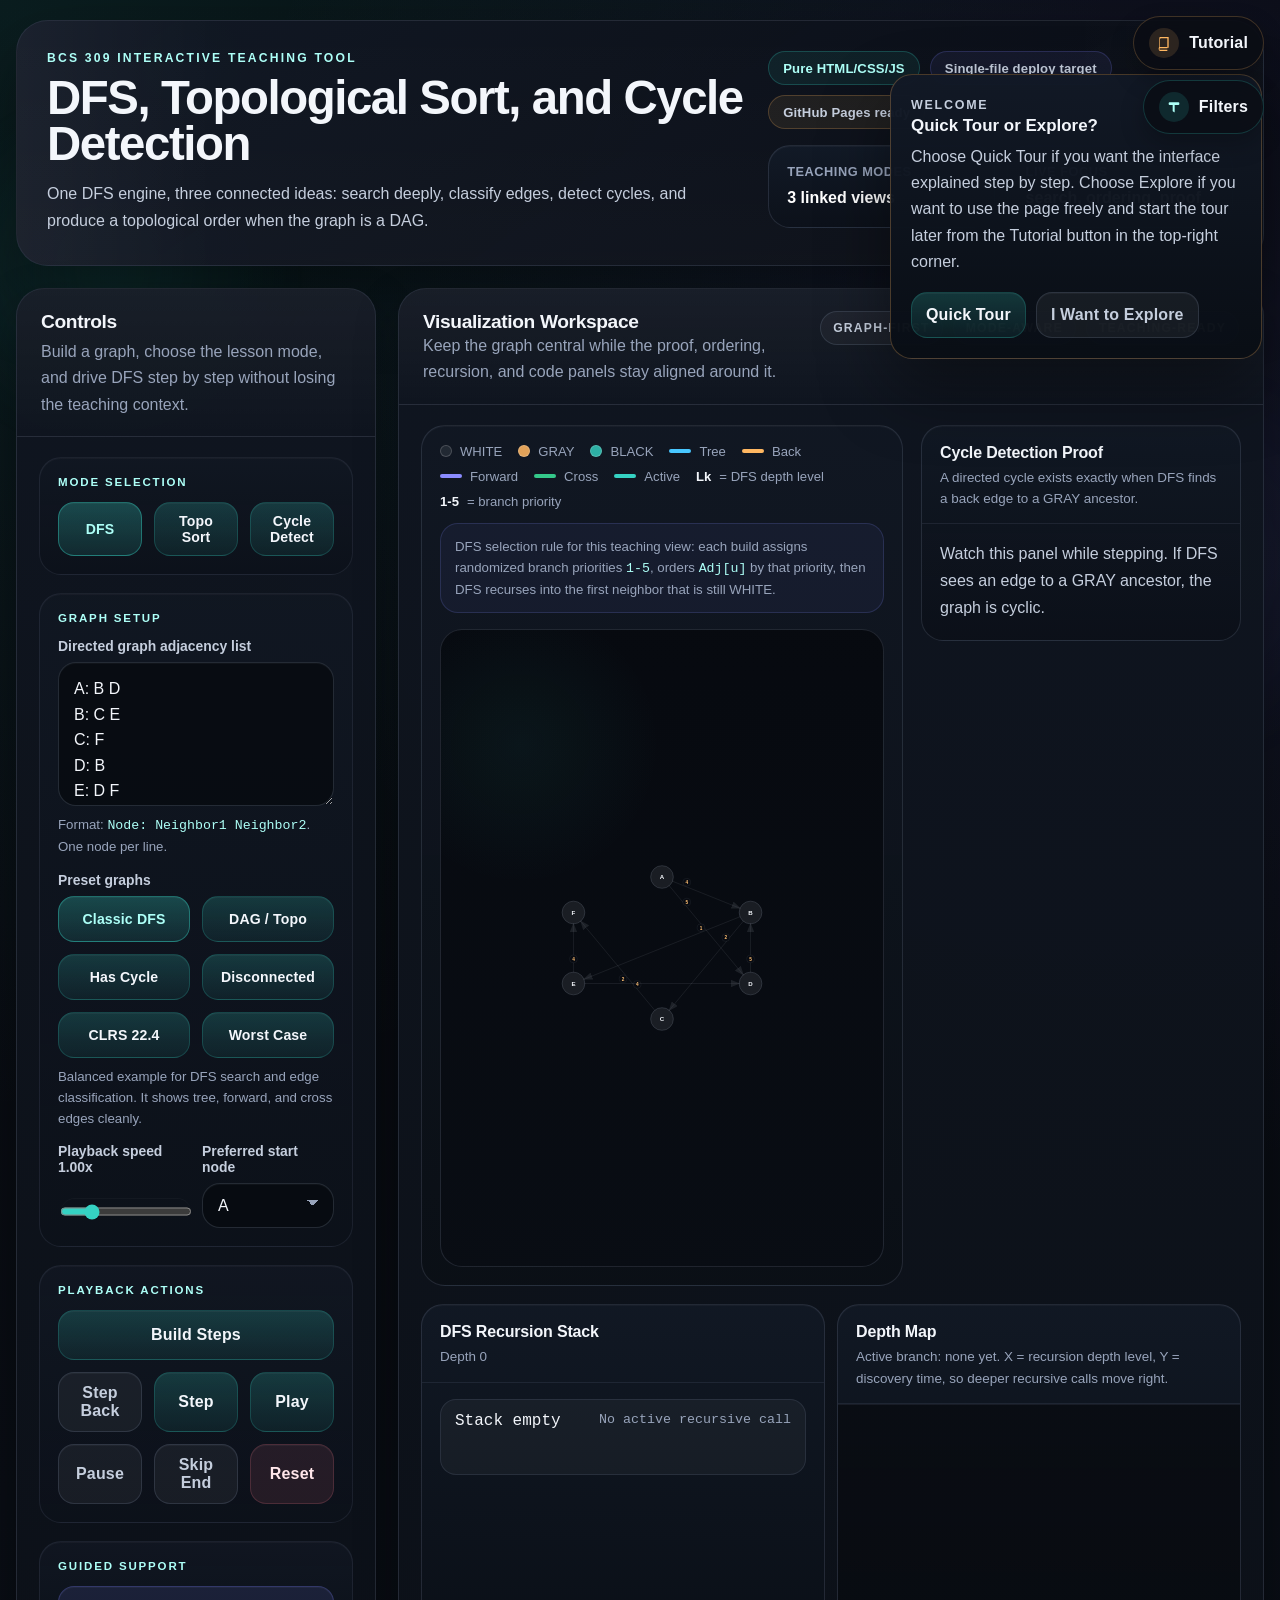
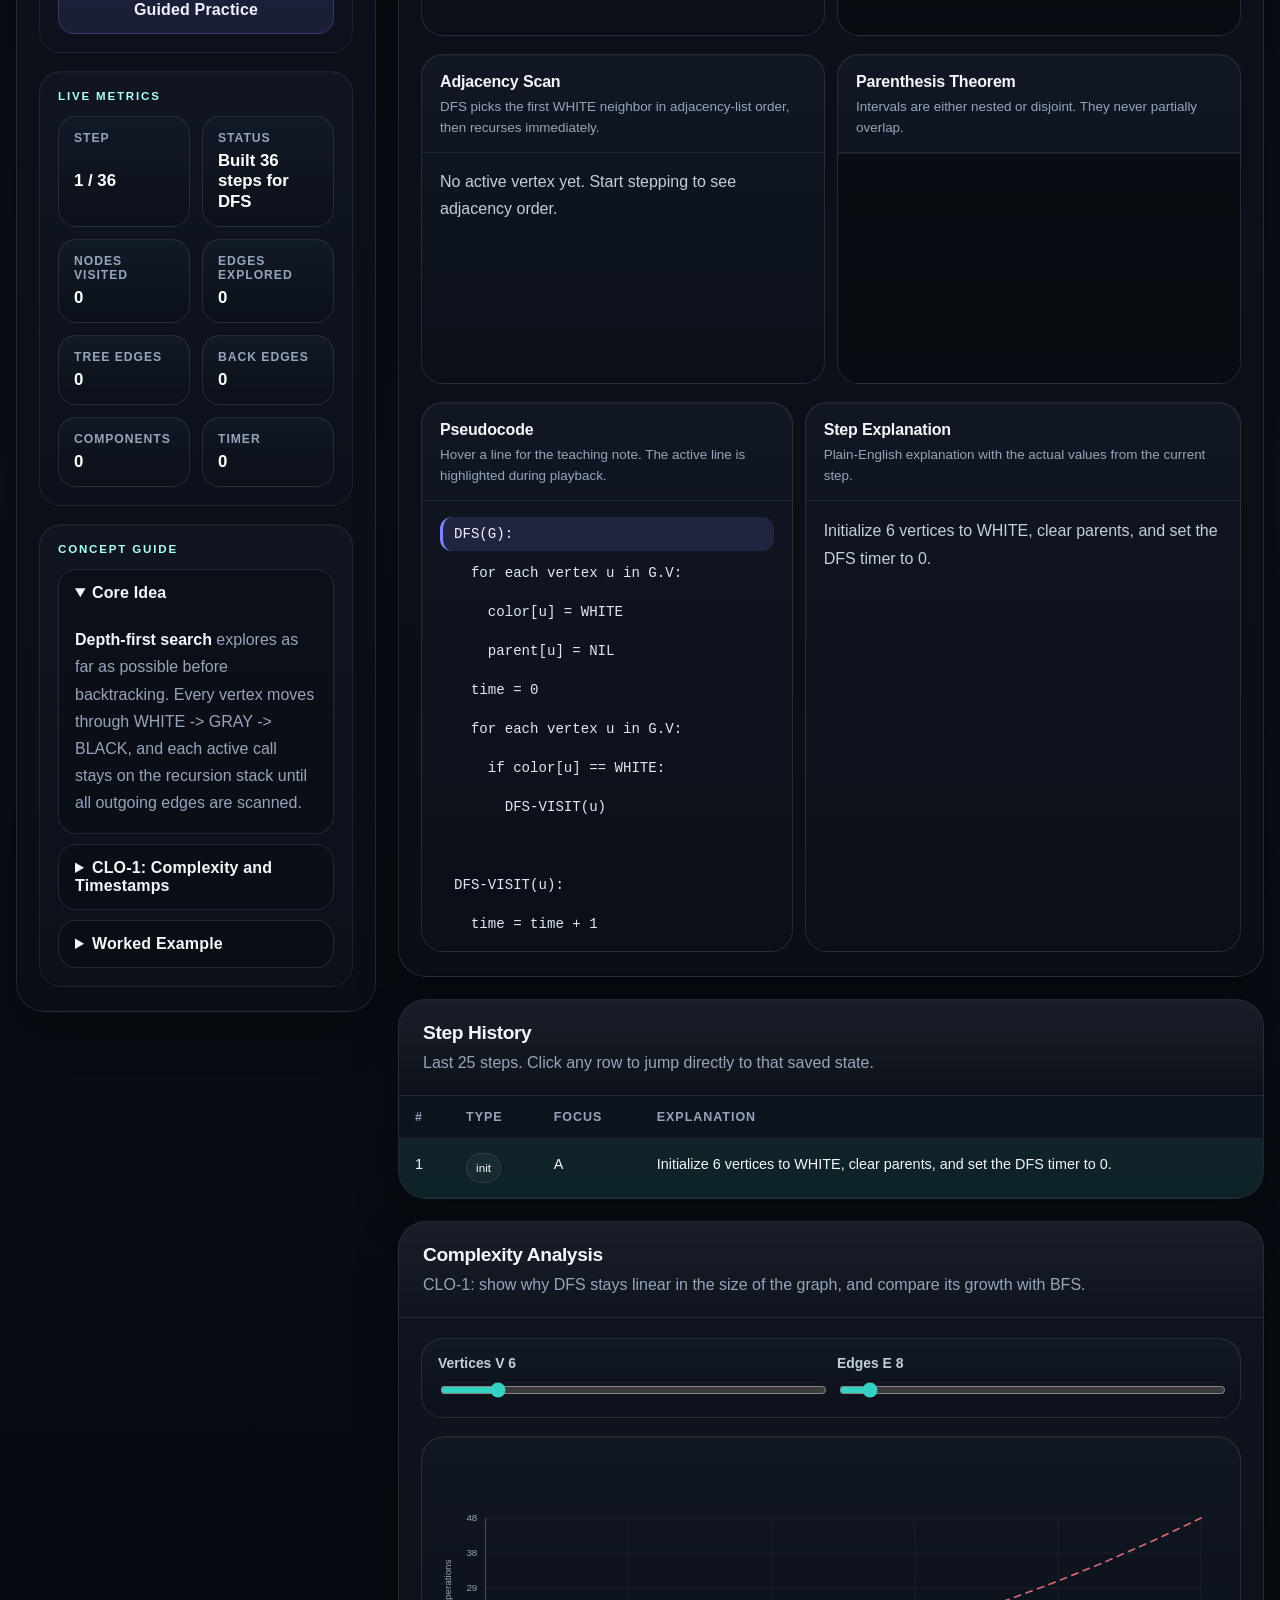
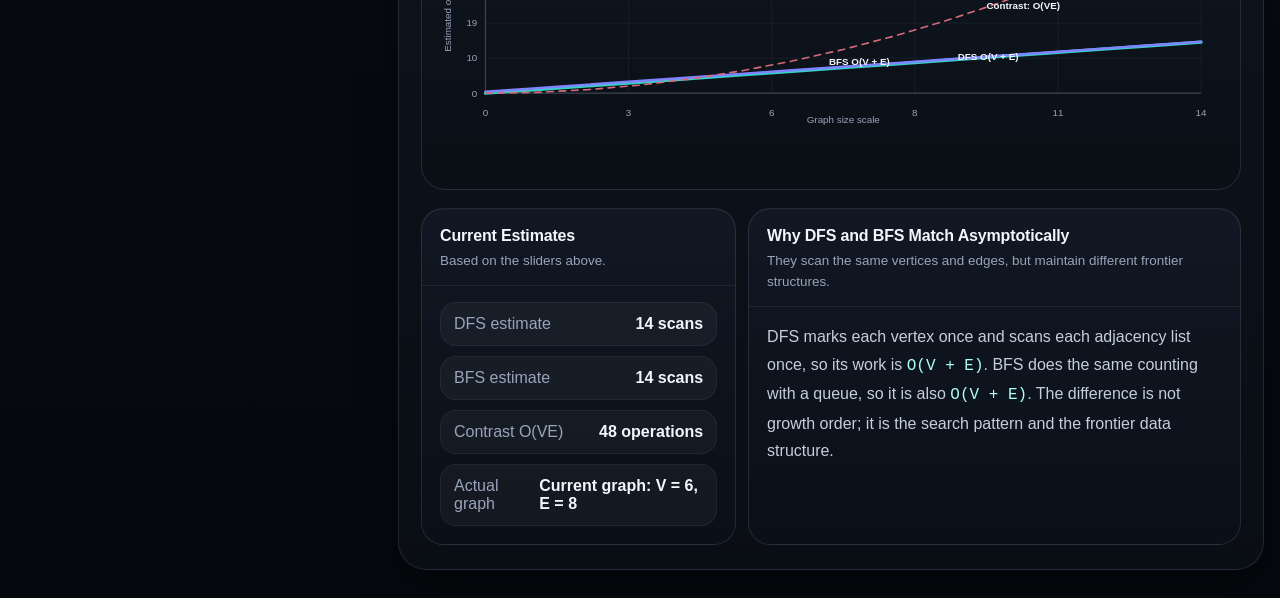
==== commit c6f9a026: "refresh ui and add root guide pages" ====
--- a/index.html
+++ b/index.html
@@ -6,41 +6,93 @@
   <title>DFS, Topological Sort, and Cycle Detection Visualizer</title>
   <style>
 :root {
-  --bg: #08111d;
-  --bg-soft: #12243a;
-  --panel: rgba(11, 20, 34, 0.92);
-  --panel-alt: rgba(16, 30, 48, 0.9);
-  --line: rgba(164, 197, 255, 0.16);
-  --text: #eef4ff;
-  --muted: #9bb0ce;
-  --accent: #66d9c7;
-  --accent-strong: #9af0e3;
-  --warm: #ffc857;
-  --danger: #ff6b6b;
-  --tree: #5ea5ff;
-  --back: #ff6b6b;
-  --forward: #66d9c7;
-  --cross: #ffc857;
-  --active: #ff9f43;
-  --white-node: rgba(255, 255, 255, 0.08);
-  --gray-node: rgba(255, 200, 87, 0.88);
-  --black-node: rgba(102, 217, 199, 0.76);
-  --shadow: 0 18px 40px rgba(0, 0, 0, 0.32);
+  --bg: #06080d;
+  --bg-soft: #0b1018;
+  --bg-elevated: #111722;
+  --surface: rgba(14, 19, 29, 0.9);
+  --surface-strong: rgba(18, 25, 38, 0.96);
+  --surface-soft: rgba(15, 21, 31, 0.84);
+  --surface-alt: rgba(19, 28, 42, 0.88);
+  --surface-graph: rgba(9, 13, 20, 0.96);
+  --line: rgba(142, 156, 185, 0.18);
+  --line-strong: rgba(164, 180, 210, 0.28);
+  --line-soft: rgba(164, 180, 210, 0.1);
+  --text: #f3f6fb;
+  --text-strong: #ffffff;
+  --muted: #98a4bb;
+  --muted-strong: #c5cedd;
+  --accent: #35d2c3;
+  --accent-strong: #adfff7;
+  --accent-soft: rgba(53, 210, 195, 0.18);
+  --violet: #7f83ff;
+  --violet-soft: rgba(127, 131, 255, 0.16);
+  --success: #34c88a;
+  --success-soft: rgba(52, 200, 138, 0.16);
+  --warm: #ffb761;
+  --warm-soft: rgba(255, 183, 97, 0.16);
+  --danger: #d46a78;
+  --danger-soft: rgba(212, 106, 120, 0.16);
+  --tree: #48c7ff;
+  --back: #ffb761;
+  --forward: #8b8cff;
+  --cross: #34c88a;
+  --active: #35d2c3;
+  --white-node: rgba(243, 246, 251, 0.08);
+  --gray-node: rgba(255, 183, 97, 0.88);
+  --black-node: rgba(53, 210, 195, 0.82);
+  --shadow-lg: 0 30px 70px rgba(0, 0, 0, 0.4);
+  --shadow-md: 0 18px 42px rgba(0, 0, 0, 0.34);
+  --shadow-sm: 0 10px 24px rgba(0, 0, 0, 0.24);
+  --radius-panel: 28px;
+  --radius-card: 22px;
+  --radius-pill: 999px;
 }
 
 * {
   box-sizing: border-box;
+}
+
+html {
+  color-scheme: dark;
 }
 
 body {
   margin: 0;
   min-height: 100vh;
   color: var(--text);
-  font-family: "Avenir Next", "Trebuchet MS", "Segoe UI", sans-serif;
+  font-family: "Avenir Next", "Segoe UI", "Trebuchet MS", sans-serif;
   background:
-    radial-gradient(circle at top left, rgba(102, 217, 199, 0.16), transparent 32%),
-    radial-gradient(circle at top right, rgba(94, 165, 255, 0.18), transparent 28%),
-    linear-gradient(180deg, #07111d 0%, #09131f 32%, #050a11 100%);
+    radial-gradient(circle at top left, rgba(53, 210, 195, 0.11), transparent 28%),
+    radial-gradient(circle at 86% 8%, rgba(127, 131, 255, 0.11), transparent 24%),
+    linear-gradient(180deg, #05070b 0%, #080b11 24%, #0a0f17 55%, #05080d 100%);
+}
+
+body::before,
+body::after {
+  content: "";
+  position: fixed;
+  inset: auto;
+  z-index: -1;
+  border-radius: 50%;
+  filter: blur(18px);
+  opacity: 0.55;
+  pointer-events: none;
+}
+
+body::before {
+  top: 9%;
+  left: -6%;
+  width: 380px;
+  height: 380px;
+  background: radial-gradient(circle, rgba(53, 210, 195, 0.18), transparent 70%);
+}
+
+body::after {
+  right: -8%;
+  bottom: 14%;
+  width: 420px;
+  height: 420px;
+  background: radial-gradient(circle, rgba(127, 131, 255, 0.15), transparent 72%);
 }
 
 button,
@@ -54,15 +106,31 @@
   font-family: "SFMono-Regular", Consolas, "Liberation Mono", monospace;
 }
 
+::-webkit-scrollbar {
+  width: 10px;
+  height: 10px;
+}
+
+::-webkit-scrollbar-thumb {
+  border-radius: 999px;
+  border: 2px solid rgba(6, 8, 13, 0);
+  background: rgba(148, 163, 184, 0.26);
+  background-clip: padding-box;
+}
+
+::-webkit-scrollbar-track {
+  background: transparent;
+}
+
 .shell {
-  width: min(1440px, calc(100vw - 24px));
-  margin: 16px auto 28px;
+  width: min(1600px, calc(100vw - 32px));
+  margin: 20px auto 28px;
 }
 
 .floating-tools {
   position: fixed;
-  top: 14px;
-  right: 14px;
+  top: 16px;
+  right: 16px;
   z-index: 1200;
   display: flex;
   flex-direction: column;
@@ -75,27 +143,36 @@
   align-items: center;
   gap: 10px;
   width: auto;
-  padding: 10px 14px;
-  border-radius: 999px;
-  border: 1px solid rgba(255, 200, 87, 0.28);
-  background: rgba(8, 17, 29, 0.9);
-  box-shadow: 0 16px 28px rgba(0, 0, 0, 0.34);
+  padding: 11px 15px;
+  border-radius: var(--radius-pill);
+  border: 1px solid rgba(255, 183, 97, 0.22);
+  background: rgba(10, 13, 20, 0.82);
+  backdrop-filter: blur(16px);
+  box-shadow: var(--shadow-sm);
 }
 
 .tutorial-launcher-icon {
   display: inline-flex;
   align-items: center;
   justify-content: center;
-  width: 28px;
-  height: 28px;
+  width: 30px;
+  height: 30px;
   border-radius: 50%;
-  background: rgba(255, 200, 87, 0.18);
+  background: rgba(255, 183, 97, 0.14);
 }
 
 .tutorial-launcher svg {
   width: 16px;
   height: 16px;
-  fill: #ffcf7a;
+  fill: var(--warm);
+}
+
+.filter-launcher {
+  border-color: rgba(53, 210, 195, 0.22);
+}
+
+.filter-launcher .tutorial-launcher-icon {
+  background: rgba(53, 210, 195, 0.14);
 }
 
 .filter-launcher svg {
@@ -104,12 +181,14 @@
 
 .filter-menu {
   display: none;
-  width: min(360px, calc(100vw - 24px));
-  padding: 16px;
-  border-radius: 20px;
-  border: 1px solid rgba(164, 197, 255, 0.18);
-  background: linear-gradient(180deg, rgba(12, 24, 40, 0.98), rgba(7, 15, 25, 0.98));
-  box-shadow: 0 24px 44px rgba(0, 0, 0, 0.44);
+  width: min(368px, calc(100vw - 24px));
+  padding: 18px;
+  border-radius: 22px;
+  border: 1px solid var(--line);
+  background:
+    linear-gradient(180deg, rgba(20, 28, 42, 0.98), rgba(10, 14, 22, 0.98));
+  backdrop-filter: blur(18px);
+  box-shadow: var(--shadow-lg);
 }
 
 .filter-menu.open {
@@ -119,108 +198,257 @@
 .filter-menu-head strong {
   display: block;
   margin-bottom: 6px;
+  font-size: 1rem;
+  letter-spacing: 0.01em;
 }
 
 .filter-menu-head p {
   margin: 0;
   color: var(--muted);
-  line-height: 1.55;
-  font-size: 0.84rem;
+  line-height: 1.6;
+  font-size: 0.85rem;
 }
 
 .hero {
-  display: flex;
-  justify-content: space-between;
+  position: relative;
+  display: grid;
+  grid-template-columns: minmax(0, 1.35fr) minmax(280px, 0.9fr);
   gap: 24px;
-  padding: 22px 24px;
+  padding: 30px;
   border: 1px solid var(--line);
-  border-radius: 24px;
+  border-radius: 32px;
   background:
-    linear-gradient(135deg, rgba(12, 27, 45, 0.95), rgba(7, 17, 29, 0.9)),
-    radial-gradient(circle at 20% 20%, rgba(255, 200, 87, 0.08), transparent 30%);
-  box-shadow: var(--shadow);
+    linear-gradient(145deg, rgba(18, 25, 38, 0.98), rgba(9, 12, 18, 0.96)),
+    radial-gradient(circle at 14% 18%, rgba(53, 210, 195, 0.12), transparent 28%),
+    radial-gradient(circle at 88% 16%, rgba(127, 131, 255, 0.12), transparent 28%);
+  overflow: hidden;
+  box-shadow: var(--shadow-lg);
+}
+
+.hero::after {
+  content: "";
+  position: absolute;
+  inset: 0;
+  background:
+    linear-gradient(90deg, rgba(255, 255, 255, 0.04), transparent 16% 84%, rgba(255, 255, 255, 0.02)),
+    linear-gradient(180deg, transparent, rgba(255, 255, 255, 0.02));
+  pointer-events: none;
+}
+
+.hero-copy-block,
+.hero-meta {
+  position: relative;
+  z-index: 1;
 }
 
 .eyebrow {
-  margin: 0 0 8px;
+  margin: 0 0 10px;
   color: var(--accent-strong);
-  font-size: 0.78rem;
+  font-size: 0.76rem;
+  font-weight: 700;
   letter-spacing: 0.18em;
   text-transform: uppercase;
 }
 
 .hero h1 {
-  margin: 0 0 10px;
-  font-family: Georgia, "Times New Roman", serif;
-  font-size: clamp(2rem, 3.8vw, 3.2rem);
-  line-height: 1.02;
+  margin: 0 0 12px;
+  font-family: "Avenir Next", "Segoe UI", sans-serif;
+  font-size: clamp(2.2rem, 3.7vw, 3.6rem);
+  font-weight: 750;
+  letter-spacing: -0.03em;
+  line-height: 0.98;
 }
 
 .hero-copy {
-  max-width: 780px;
+  max-width: 760px;
+  margin: 0;
+  color: var(--muted-strong);
+  font-size: 1rem;
+  line-height: 1.72;
+}
+
+.hero-meta {
+  display: grid;
+  gap: 16px;
+  align-content: start;
+}
+
+.hero-badges,
+.panel-chip-row {
+  display: flex;
+  flex-wrap: wrap;
+  gap: 10px;
+}
+
+.panel-chip-row {
+  justify-content: flex-end;
+}
+
+.hero-badges span,
+.panel-chip {
+  display: inline-flex;
+  align-items: center;
+  min-height: 34px;
+  padding: 8px 14px;
+  border-radius: var(--radius-pill);
+  border: 1px solid rgba(164, 180, 210, 0.16);
+  background: rgba(255, 255, 255, 0.04);
+  color: var(--muted-strong);
+  font-size: 0.82rem;
+  font-weight: 600;
+  letter-spacing: 0.01em;
+}
+
+.hero-badges span:nth-child(1) {
+  border-color: rgba(53, 210, 195, 0.24);
+  background: rgba(53, 210, 195, 0.08);
+  color: var(--accent-strong);
+}
+
+.hero-badges span:nth-child(2) {
+  border-color: rgba(127, 131, 255, 0.2);
+  background: rgba(127, 131, 255, 0.08);
+}
+
+.hero-badges span:nth-child(3) {
+  border-color: rgba(255, 183, 97, 0.22);
+  background: rgba(255, 183, 97, 0.08);
+}
+
+.hero-stats {
+  display: grid;
+  grid-template-columns: repeat(2, minmax(0, 1fr));
+  gap: 12px;
+}
+
+.hero-stat {
+  padding: 18px;
+  border: 1px solid var(--line);
+  border-radius: 22px;
+  background: linear-gradient(180deg, rgba(19, 28, 42, 0.78), rgba(12, 17, 26, 0.76));
+  box-shadow: inset 0 1px 0 rgba(255, 255, 255, 0.04);
+}
+
+.hero-stat span {
+  display: block;
+  margin-bottom: 8px;
+  color: var(--muted);
+  font-size: 0.8rem;
+  font-weight: 600;
+  letter-spacing: 0.04em;
+  text-transform: uppercase;
+}
+
+.hero-stat strong {
+  display: block;
+  color: var(--text-strong);
+  font-size: 1rem;
+  font-weight: 700;
+  line-height: 1.4;
+}
+
+.dashboard {
+  display: grid;
+  grid-template-columns: minmax(340px, 380px) minmax(0, 1fr);
+  gap: 22px;
+  margin-top: 22px;
+  align-items: start;
+}
+
+.workspace {
+  display: grid;
+  gap: 22px;
+}
+
+.workspace-footer {
+  display: grid;
+  grid-template-columns: minmax(340px, 0.84fr) minmax(0, 1.16fr);
+  gap: 22px;
+  align-items: start;
+}
+
+.panel {
+  border: 1px solid var(--line);
+  border-radius: var(--radius-panel);
+  background:
+    linear-gradient(180deg, rgba(16, 22, 32, 0.96), rgba(10, 14, 21, 0.96));
+  box-shadow: var(--shadow-md);
+  overflow: hidden;
+}
+
+.controls-panel,
+.viz-panel,
+.history-panel,
+.complexity-panel {
+  animation: slide-up 0.55s ease both;
+}
+
+.controls-panel {
+  position: sticky;
+  top: 16px;
+  align-self: start;
+}
+
+.panel-head {
+  display: grid;
+  gap: 6px;
+  padding: 22px 24px 18px;
+  border-bottom: 1px solid var(--line-soft);
+  background: linear-gradient(180deg, rgba(255, 255, 255, 0.04), rgba(255, 255, 255, 0));
+}
+
+.panel-head-split {
+  grid-template-columns: minmax(0, 1fr) auto;
+  align-items: start;
+  gap: 18px;
+}
+
+.panel-head h2 {
+  margin: 0;
+  font-size: 1.2rem;
+  font-weight: 700;
+  letter-spacing: -0.02em;
+}
+
+.panel-head p {
   margin: 0;
   color: var(--muted);
   line-height: 1.65;
 }
 
-.hero-badges {
-  display: flex;
-  flex-wrap: wrap;
-  align-content: flex-start;
-  gap: 10px;
-  max-width: 300px;
-}
-
-.hero-badges span {
-  padding: 10px 14px;
-  border-radius: 999px;
-  border: 1px solid rgba(154, 240, 227, 0.2);
-  background: rgba(102, 217, 199, 0.08);
+.panel-chip {
+  padding-inline: 12px;
+  font-size: 0.76rem;
+  text-transform: uppercase;
+  letter-spacing: 0.1em;
+  color: var(--muted-strong);
+}
+
+.controls-body,
+.viz-dashboard,
+.complexity-body {
+  display: grid;
+  gap: 18px;
+  padding: 20px 22px 24px;
+}
+
+.control-section {
+  display: grid;
+  gap: 14px;
+  padding: 18px;
+  border: 1px solid var(--line-soft);
+  border-radius: var(--radius-card);
+  background:
+    linear-gradient(180deg, rgba(17, 23, 34, 0.9), rgba(12, 17, 26, 0.82));
+  box-shadow: inset 0 1px 0 rgba(255, 255, 255, 0.03);
+}
+
+.section-label {
   color: var(--accent-strong);
-  font-size: 0.83rem;
-}
-
-.layout {
-  display: grid;
-  grid-template-columns: minmax(320px, 420px) minmax(0, 1fr);
-  gap: 16px;
-  margin-top: 16px;
-}
-
-.panel {
-  border: 1px solid var(--line);
-  border-radius: 24px;
-  background:
-    linear-gradient(180deg, rgba(16, 30, 48, 0.94), rgba(7, 15, 25, 0.94));
-  box-shadow: var(--shadow);
-  overflow: hidden;
-}
-
-.controls-panel,
-.viz-panel,
-.full-span {
-  animation: slide-up 0.55s ease both;
-}
-
-.panel-head {
-  padding: 18px 20px 14px;
-  border-bottom: 1px solid var(--line);
-  background: rgba(255, 255, 255, 0.02);
-}
-
-.panel-head h2 {
-  margin: 0 0 6px;
-  font-size: 1.08rem;
-}
-
-.panel-head p {
-  margin: 0;
-  color: var(--muted);
-  line-height: 1.55;
-}
-
-.controls-panel {
-  padding-bottom: 16px;
+  font-size: 0.72rem;
+  font-weight: 700;
+  letter-spacing: 0.16em;
+  text-transform: uppercase;
 }
 
 .mode-row,
@@ -230,85 +458,82 @@
 .info-grid,
 .code-layout,
 .complexity-grid,
-.split {
-  display: grid;
-  gap: 12px;
-}
-
-.mode-row,
-.split {
-  grid-template-columns: repeat(2, minmax(0, 1fr));
-}
-
-.preset-grid {
-  grid-template-columns: repeat(2, minmax(0, 1fr));
-}
-
-.button-grid {
-  grid-template-columns: repeat(auto-fit, minmax(110px, 1fr));
-}
-
-.stats-grid {
-  grid-template-columns: repeat(2, minmax(0, 1fr));
-}
-
-.info-grid,
-.code-layout,
-.complexity-grid {
-  grid-template-columns: repeat(2, minmax(0, 1fr));
-}
-
-.field,
-.overview,
-.legend,
-.subpanel,
-.history-wrap {
-  margin: 0 20px;
-}
-
-.field {
-  margin-top: 16px;
-}
-
-.field label {
-  display: block;
-  margin-bottom: 8px;
-  color: var(--muted);
-  font-size: 0.87rem;
-}
-
-.field-note,
-.preset-note {
-  margin: 8px 0 0;
-  color: var(--muted);
-  font-size: 0.83rem;
-  line-height: 1.5;
-}
-
+.split,
 .filter-actions,
 .filter-grid {
   display: grid;
-  gap: 10px;
-  margin-top: 12px;
-}
-
-.filter-actions {
-  grid-template-columns: repeat(2, minmax(0, 1fr));
-}
-
+  gap: 12px;
+}
+
+.mode-row {
+  grid-template-columns: repeat(3, minmax(0, 1fr));
+}
+
+.preset-grid,
+.split,
+.filter-actions,
 .filter-grid {
   grid-template-columns: repeat(2, minmax(0, 1fr));
+}
+
+.button-grid {
+  grid-template-columns: repeat(3, minmax(0, 1fr));
+}
+
+.stats-grid {
+  grid-template-columns: repeat(2, minmax(0, 1fr));
+}
+
+.info-grid {
+  grid-template-columns: repeat(2, minmax(0, 1fr));
+}
+
+.code-layout {
+  grid-template-columns: minmax(300px, 0.92fr) minmax(320px, 1.08fr);
+}
+
+.complexity-grid {
+  grid-template-columns: minmax(280px, 0.78fr) minmax(0, 1.22fr);
+}
+
+.side-stack {
+  grid-template-columns: 1fr;
+}
+
+.field {
+  display: grid;
+  gap: 8px;
+}
+
+.field label {
+  color: var(--muted-strong);
+  font-size: 0.87rem;
+  font-weight: 600;
+}
+
+.field-note,
+.preset-note {
+  margin: 0;
+  color: var(--muted);
+  font-size: 0.83rem;
+  line-height: 1.6;
+}
+
+.field-note code,
+.complexity-note code,
+.overview code {
+  color: var(--accent-strong);
 }
 
 .filter-chip {
   display: flex;
   align-items: center;
   gap: 8px;
-  padding: 10px 12px;
-  border-radius: 14px;
+  padding: 11px 12px;
+  border-radius: 16px;
   border: 1px solid var(--line);
   background: rgba(255, 255, 255, 0.03);
-  color: var(--muted);
+  color: var(--muted-strong);
   font-size: 0.84rem;
 }
 
@@ -320,10 +545,6 @@
 .filter-action {
   width: auto;
   white-space: nowrap;
-}
-
-.assist-row {
-  margin: 16px 20px 0;
 }
 
 textarea,
@@ -336,21 +557,47 @@
 textarea,
 select,
 input[type="range"] {
-  border-radius: 16px;
-  border: 1px solid rgba(164, 197, 255, 0.18);
-  background: rgba(5, 10, 18, 0.58);
+  border-radius: 18px;
+  border: 1px solid rgba(164, 180, 210, 0.18);
+  background: rgba(7, 10, 16, 0.8);
   color: var(--text);
+  box-shadow: inset 0 1px 0 rgba(255, 255, 255, 0.03);
 }
 
 textarea,
 select {
-  padding: 12px 14px;
+  padding: 13px 15px;
 }
 
 textarea {
-  min-height: 132px;
+  min-height: 144px;
   resize: vertical;
-  line-height: 1.55;
+  line-height: 1.6;
+}
+
+select {
+  appearance: none;
+  background-image:
+    linear-gradient(45deg, transparent 50%, var(--muted) 50%),
+    linear-gradient(135deg, var(--muted) 50%, transparent 50%);
+  background-position:
+    calc(100% - 20px) calc(50% - 3px),
+    calc(100% - 14px) calc(50% - 3px);
+  background-size: 6px 6px, 6px 6px;
+  background-repeat: no-repeat;
+  padding-right: 38px;
+}
+
+textarea:focus,
+select:focus,
+input[type="range"]:focus,
+button:focus-visible,
+summary:focus-visible {
+  outline: none;
+  border-color: rgba(53, 210, 195, 0.42);
+  box-shadow:
+    0 0 0 3px rgba(53, 210, 195, 0.14),
+    inset 0 1px 0 rgba(255, 255, 255, 0.03);
 }
 
 input[type="range"] {
@@ -358,127 +605,623 @@
 }
 
 button {
-  padding: 11px 12px;
+  display: inline-flex;
+  align-items: center;
+  justify-content: center;
+  min-height: 46px;
+  padding: 11px 14px;
   border-radius: 16px;
-  border: 1px solid rgba(94, 165, 255, 0.25);
+  border: 1px solid rgba(53, 210, 195, 0.2);
   background:
-    linear-gradient(180deg, rgba(94, 165, 255, 0.2), rgba(94, 165, 255, 0.08));
+    linear-gradient(180deg, rgba(53, 210, 195, 0.2), rgba(53, 210, 195, 0.08));
   color: var(--text);
   font-weight: 700;
+  letter-spacing: 0.01em;
   cursor: pointer;
-  transition: transform 0.16s ease, background 0.2s ease, border-color 0.2s ease;
+  transition: transform 0.16s ease, background 0.2s ease, border-color 0.2s ease, box-shadow 0.2s ease;
+  box-shadow: inset 0 1px 0 rgba(255, 255, 255, 0.04);
 }
 
 button:hover {
   transform: translateY(-1px);
-  border-color: rgba(94, 165, 255, 0.42);
+  border-color: rgba(53, 210, 195, 0.38);
   background:
-    linear-gradient(180deg, rgba(94, 165, 255, 0.28), rgba(94, 165, 255, 0.1));
+    linear-gradient(180deg, rgba(53, 210, 195, 0.28), rgba(53, 210, 195, 0.12));
+  box-shadow: 0 14px 24px rgba(0, 0, 0, 0.22);
 }
 
 button.secondary {
-  border-color: rgba(255, 255, 255, 0.16);
-  background: rgba(255, 255, 255, 0.06);
+  border-color: rgba(164, 180, 210, 0.16);
+  background: rgba(255, 255, 255, 0.05);
+  color: var(--muted-strong);
 }
 
 button.secondary:hover {
-  background: rgba(255, 255, 255, 0.12);
+  border-color: rgba(164, 180, 210, 0.28);
+  background: rgba(255, 255, 255, 0.09);
 }
 
 button.danger {
-  border-color: rgba(255, 107, 107, 0.2);
-  background: rgba(255, 107, 107, 0.12);
+  border-color: rgba(212, 106, 120, 0.22);
+  background: rgba(212, 106, 120, 0.12);
+  color: #ffe6ea;
 }
 
 button.danger:hover {
-  background: rgba(255, 107, 107, 0.22);
+  border-color: rgba(212, 106, 120, 0.34);
+  background: rgba(212, 106, 120, 0.2);
 }
 
 button.mode-btn,
 button.preset-btn {
   padding: 10px 12px;
+  font-size: 0.88rem;
 }
 
 button.mode-btn.active,
 button.preset-btn.active {
-  border-color: rgba(154, 240, 227, 0.35);
-  background: rgba(102, 217, 199, 0.16);
+  border-color: rgba(53, 210, 195, 0.4);
+  background: linear-gradient(180deg, rgba(53, 210, 195, 0.28), rgba(53, 210, 195, 0.12));
   color: var(--accent-strong);
 }
 
+#buildBtn {
+  grid-column: 1 / -1;
+  min-height: 50px;
+}
+
+#startPracticeBtn {
+  border-color: rgba(127, 131, 255, 0.24);
+  background: rgba(127, 131, 255, 0.12);
+  color: #eff0ff;
+}
+
+#startPracticeBtn:hover {
+  border-color: rgba(127, 131, 255, 0.36);
+  background: rgba(127, 131, 255, 0.18);
+}
+
+.assist-row {
+  display: flex;
+}
+
+.assist-row button {
+  min-height: 48px;
+}
+
 .stat-pill {
+  display: grid;
+  gap: 6px;
+  padding: 14px 15px;
+  border: 1px solid var(--line);
+  border-radius: 18px;
+  background: linear-gradient(180deg, rgba(19, 28, 42, 0.72), rgba(11, 16, 24, 0.72));
+}
+
+.stat-pill span {
+  color: var(--muted);
+  font-size: 0.76rem;
+  font-weight: 600;
+  letter-spacing: 0.08em;
+  text-transform: uppercase;
+}
+
+.stat-pill strong {
+  color: var(--text-strong);
+  font-size: 1.05rem;
+  line-height: 1.2;
+}
+
+.overview {
+  display: grid;
+  gap: 10px;
+}
+
+.overview details {
+  border: 1px solid var(--line);
+  border-radius: 18px;
+  background: rgba(8, 11, 17, 0.5);
+  overflow: hidden;
+}
+
+.overview summary {
+  padding: 14px 16px;
+  cursor: pointer;
+  font-weight: 700;
+  letter-spacing: 0.01em;
+}
+
+.overview summary::-webkit-details-marker {
+  display: none;
+}
+
+.overview .detail-body {
+  padding: 0 16px 16px;
+  color: var(--muted);
+  line-height: 1.7;
+}
+
+.overview .detail-body p,
+.overview .detail-body ul {
+  margin: 10px 0 0;
+}
+
+.overview .detail-body strong {
+  color: var(--text);
+}
+
+.viz-top-grid {
+  display: grid;
+  grid-template-columns: minmax(0, 1.65fr) minmax(320px, 0.95fr);
+  gap: 18px;
+  align-items: start;
+}
+
+.viz-hero-card,
+.chart-frame {
+  border: 1px solid var(--line);
+  border-radius: 24px;
+  background:
+    linear-gradient(180deg, rgba(17, 24, 35, 0.92), rgba(11, 15, 22, 0.94));
+  box-shadow: inset 0 1px 0 rgba(255, 255, 255, 0.03);
+}
+
+.viz-hero-card {
+  display: grid;
+  gap: 16px;
+  padding: 18px;
+}
+
+.legend-strip {
+  display: grid;
+  gap: 14px;
+}
+
+.legend {
+  display: flex;
+  flex-wrap: wrap;
+  gap: 10px 16px;
+  color: var(--muted);
+  font-size: 0.82rem;
+}
+
+.legend span {
+  display: inline-flex;
+  align-items: center;
+  gap: 8px;
+}
+
+.legend strong {
+  color: var(--text);
+}
+
+.viz-note {
+  padding: 12px 14px;
+  border: 1px solid rgba(127, 131, 255, 0.18);
+  border-radius: 18px;
+  background: rgba(127, 131, 255, 0.06);
+}
+
+.graph-stage {
+  padding: 8px;
+  border: 1px solid var(--line);
+  border-radius: 22px;
+  background:
+    radial-gradient(circle at 18% 18%, rgba(53, 210, 195, 0.06), transparent 22%),
+    linear-gradient(180deg, rgba(7, 10, 16, 0.98), rgba(9, 13, 20, 0.98));
+}
+
+.viz-side-rail,
+.analysis-grid {
+  display: grid;
+  gap: 18px;
+}
+
+.subpanel {
+  display: flex;
+  flex-direction: column;
+  min-height: 100%;
+  border: 1px solid var(--line);
+  border-radius: var(--radius-card);
+  background:
+    linear-gradient(180deg, rgba(18, 25, 37, 0.88), rgba(11, 16, 24, 0.86));
+  overflow: hidden;
+  box-shadow: inset 0 1px 0 rgba(255, 255, 255, 0.03);
+}
+
+.subpanel-head {
+  display: grid;
+  gap: 5px;
+  padding: 18px 18px 14px;
+  border-bottom: 1px solid var(--line-soft);
+}
+
+.subpanel-head h3 {
+  margin: 0;
+  font-size: 1rem;
+  font-weight: 700;
+  letter-spacing: -0.01em;
+}
+
+.subpanel-head p {
+  margin: 0;
+  color: var(--muted);
+  line-height: 1.58;
+  font-size: 0.84rem;
+}
+
+.topo-row,
+.stack-list,
+.dag-summary,
+.pseudocode,
+.explanation,
+.metric-list,
+.complexity-note,
+.callout {
+  padding: 16px 18px 18px;
+}
+
+.topo-row {
+  display: flex;
+  flex-wrap: wrap;
+  align-content: flex-start;
+  gap: 10px;
+  min-height: 96px;
+}
+
+.topo-chip {
+  min-width: 48px;
+  padding: 10px 12px;
+  border-radius: 14px;
+  text-align: center;
+  border: 1px solid var(--line);
+  background: rgba(255, 255, 255, 0.04);
+  font-family: "SFMono-Regular", Consolas, monospace;
+  font-weight: 700;
+}
+
+.topo-chip.filled {
+  background: rgba(53, 210, 195, 0.16);
+  border-color: rgba(53, 210, 195, 0.3);
+}
+
+.topo-chip.latest {
+  background: rgba(255, 183, 97, 0.18);
+  border-color: rgba(255, 183, 97, 0.28);
+}
+
+.callout {
+  color: var(--muted-strong);
+  line-height: 1.7;
+}
+
+.callout.alert {
+  color: #ffe8eb;
+  background: rgba(212, 106, 120, 0.1);
+}
+
+.stack-list {
+  display: grid;
+  gap: 10px;
+  min-height: 110px;
+}
+
+.stack-frame {
   display: flex;
   justify-content: space-between;
   gap: 12px;
   padding: 12px 14px;
-  border: 1px solid var(--line);
   border-radius: 16px;
-  background: rgba(3, 9, 16, 0.4);
-}
-
-.stat-pill span {
+  border: 1px solid rgba(164, 180, 210, 0.12);
+  background: rgba(255, 255, 255, 0.04);
+  font-family: "SFMono-Regular", Consolas, monospace;
+}
+
+.stack-frame small {
   color: var(--muted);
-  font-size: 0.82rem;
-}
-
-.stat-pill strong {
-  font-size: 0.95rem;
-}
-
-.overview {
-  margin-top: 18px;
-}
-
-.overview details {
-  margin-bottom: 10px;
-  border: 1px solid var(--line);
-  border-radius: 16px;
-  background: rgba(4, 11, 18, 0.42);
-  overflow: hidden;
-}
-
-.overview summary {
-  padding: 12px 14px;
-  cursor: pointer;
-  font-weight: 700;
-}
-
-.overview .detail-body {
-  padding: 0 14px 14px;
-  color: var(--muted);
-  line-height: 1.62;
-}
-
-.overview .detail-body p,
-.overview .detail-body ul {
-  margin: 10px 0 0;
-}
-
-.overview .detail-body strong {
+}
+
+.dag-summary,
+.explanation,
+.complexity-note {
+  color: var(--muted-strong);
+  line-height: 1.72;
+}
+
+.dag-summary strong,
+.explanation strong,
+.complexity-note strong {
   color: var(--text);
 }
 
-.viz-panel {
-  padding-bottom: 20px;
-}
-
-.legend {
+.scan-summary {
+  padding: 16px 18px 0;
+  color: var(--muted-strong);
+  line-height: 1.68;
+}
+
+.scan-row {
   display: flex;
   flex-wrap: wrap;
-  gap: 10px 16px;
-  padding-top: 16px;
+  gap: 8px;
+  padding: 12px 18px 18px;
+  min-height: 90px;
+}
+
+.scan-chip {
+  min-width: 56px;
+  padding: 10px 12px;
+  border-radius: 13px;
+  border: 1px solid var(--line);
+  background: rgba(255, 255, 255, 0.04);
+  font-family: "SFMono-Regular", Consolas, monospace;
+  font-size: 0.81rem;
+  text-align: center;
+}
+
+.scan-chip.current {
+  border-color: rgba(53, 210, 195, 0.44);
+  background: rgba(53, 210, 195, 0.14);
+  color: #d7fff9;
+}
+
+.scan-chip.white {
+  color: var(--text);
+}
+
+.scan-chip.gray {
+  color: #241507;
+  background: rgba(255, 183, 97, 0.9);
+  border-color: rgba(255, 183, 97, 0.4);
+}
+
+.scan-chip.black {
+  color: #04120f;
+  background: rgba(53, 210, 195, 0.82);
+  border-color: rgba(53, 210, 195, 0.34);
+}
+
+.scan-chip.edge-tree {
+  box-shadow: inset 0 0 0 1px rgba(72, 199, 255, 0.5);
+}
+
+.scan-chip.edge-back {
+  box-shadow: inset 0 0 0 1px rgba(255, 183, 97, 0.5);
+}
+
+.scan-chip.edge-forward {
+  box-shadow: inset 0 0 0 1px rgba(139, 140, 255, 0.5);
+}
+
+.scan-chip.edge-cross {
+  box-shadow: inset 0 0 0 1px rgba(52, 200, 138, 0.5);
+}
+
+.pseudocode {
+  display: grid;
+  gap: 5px;
+  max-height: 450px;
+  overflow: auto;
+  font-family: "SFMono-Regular", Consolas, monospace;
+  font-size: 0.88rem;
+}
+
+.code-line {
+  padding: 9px 11px;
+  border-radius: 12px;
+  white-space: pre;
+  color: #e0e8f8;
+  cursor: default;
+  transition: background 0.16s ease, transform 0.16s ease, border-color 0.16s ease;
+  border-left: 3px solid transparent;
+}
+
+.code-line:hover {
+  background: rgba(255, 255, 255, 0.05);
+}
+
+.code-line.active {
+  background: rgba(127, 131, 255, 0.14);
+  border-left-color: var(--violet);
+  color: #f0f1ff;
+}
+
+.history-wrap {
+  overflow: auto;
+}
+
+.history-table {
+  width: 100%;
+  border-collapse: separate;
+  border-spacing: 0;
+}
+
+.history-table thead th {
+  position: sticky;
+  top: 0;
+  z-index: 1;
+  background: rgba(15, 21, 31, 0.98);
+}
+
+.history-table th,
+.history-table td {
+  padding: 14px 16px;
+  text-align: left;
+  border-bottom: 1px solid rgba(164, 180, 210, 0.08);
+  vertical-align: top;
+}
+
+.history-table th {
   color: var(--muted);
-  font-size: 0.83rem;
-}
-
-.legend span {
-  display: inline-flex;
-  align-items: center;
-  gap: 8px;
-}
-
-.viz-note {
-  margin: 12px 20px 0;
+  font-size: 0.78rem;
+  font-weight: 700;
+  letter-spacing: 0.08em;
+  text-transform: uppercase;
+}
+
+.history-table td {
+  font-size: 0.9rem;
+  line-height: 1.6;
+}
+
+.history-table tbody tr {
+  cursor: pointer;
+  transition: background 0.16s ease;
+}
+
+.history-table tbody tr:hover {
+  background: rgba(255, 255, 255, 0.04);
+}
+
+.history-table tbody tr.active-row {
+  background: rgba(53, 210, 195, 0.1);
+}
+
+.history-type {
+  display: inline-block;
+  padding: 5px 9px;
+  border-radius: var(--radius-pill);
+  font-size: 0.73rem;
+  border: 1px solid var(--line);
+  background: rgba(255, 255, 255, 0.04);
+}
+
+.chart-controls {
+  padding: 16px;
+  border: 1px solid var(--line);
+  border-radius: 22px;
+  background: linear-gradient(180deg, rgba(19, 28, 42, 0.7), rgba(12, 17, 26, 0.72));
+}
+
+.chart-frame {
+  padding: 16px;
+}
+
+.metric-list {
+  display: grid;
+  gap: 10px;
+}
+
+.metric-row {
+  display: flex;
+  justify-content: space-between;
+  gap: 12px;
+  padding: 12px 13px;
+  border-radius: 16px;
+  background: rgba(255, 255, 255, 0.04);
+  border: 1px solid rgba(164, 180, 210, 0.08);
+}
+
+.metric-row span {
+  color: var(--muted);
+}
+
+.metric-row strong {
+  color: var(--text);
+}
+
+.dag-panel.hidden,
+#topoPanel.hidden {
+  display: none;
+}
+
+.is-hidden-filter {
+  display: none !important;
+}
+
+.tour-overlay {
+  position: fixed;
+  inset: 0;
+  z-index: 1050;
+  display: none;
+  pointer-events: none;
+}
+
+.tour-overlay.open {
+  display: block;
+}
+
+.tour-mask {
+  position: fixed;
+  background: rgba(3, 5, 9, 0.74);
+  z-index: 1050;
+  pointer-events: none;
+}
+
+.tour-spotlight {
+  position: fixed;
+  border-radius: 22px;
+  border: 2px solid rgba(255, 183, 97, 0.5);
+  box-shadow:
+    0 0 0 1px rgba(255, 255, 255, 0.08),
+    0 0 0 12px rgba(255, 183, 97, 0.08),
+    0 20px 34px rgba(0, 0, 0, 0.38);
+  z-index: 1055;
+  pointer-events: none;
+  display: none;
+}
+
+.tour-spotlight.open {
+  display: block;
+}
+
+.tour-card {
+  position: fixed;
+  right: 18px;
+  top: 74px;
+  width: min(372px, calc(100vw - 24px));
+  padding: 20px;
+  border-radius: 22px;
+  border: 1px solid rgba(255, 183, 97, 0.26);
+  background: linear-gradient(180deg, rgba(18, 25, 38, 0.98), rgba(9, 14, 21, 0.98));
+  box-shadow: var(--shadow-lg);
+  color: var(--text);
+  z-index: 1060;
+  pointer-events: auto;
+}
+
+.tour-target-active {
+  position: relative;
+  z-index: 1062;
+  box-shadow:
+    0 0 0 2px rgba(255, 183, 97, 0.4),
+    0 0 0 10px rgba(255, 183, 97, 0.08),
+    0 18px 34px rgba(0, 0, 0, 0.34);
+  border-radius: 20px;
+}
+
+.tour-step {
+  margin: 0 0 8px;
+  color: var(--warm);
+  font-size: 0.78rem;
+  font-weight: 700;
+  text-transform: uppercase;
+  letter-spacing: 0.14em;
+}
+
+.tour-card h3 {
+  margin: 0 0 8px;
+  font-size: 1.06rem;
+}
+
+.tour-card p {
+  margin: 0;
+  color: var(--muted-strong);
+  line-height: 1.65;
+}
+
+.tour-actions,
+.tour-choice-row {
+  display: flex;
+  flex-wrap: wrap;
+  gap: 10px;
+  margin-top: 16px;
+}
+
+.tour-actions button,
+.tour-choice-row button {
+  width: auto;
+  min-width: 92px;
 }
 
 .swatch,
@@ -496,7 +1239,7 @@
 .line {
   width: 22px;
   height: 4px;
-  border-radius: 999px;
+  border-radius: var(--radius-pill);
 }
 
 .node-white { background: var(--white-node); }
@@ -510,437 +1253,39 @@
 
 #graphSvg,
 #complexitySvg,
-#intervalSvg {
-  display: block;
-  width: calc(100% - 40px);
-  margin: 14px 20px 0;
-  border-radius: 20px;
-  border: 1px solid var(--line);
-  background:
-    linear-gradient(180deg, rgba(4, 11, 18, 0.85), rgba(6, 13, 22, 0.96));
-}
-
-#graphSvg {
-  height: 470px;
-}
-
-#complexitySvg {
-  height: 280px;
-}
-
-#intervalSvg {
-  height: 220px;
-  margin: 0;
-  width: 100%;
-}
-
+#intervalSvg,
 #depthSvg {
   display: block;
   width: 100%;
-  height: 240px;
-  margin: 0;
-}
-
-.subpanel {
-  margin-top: 16px;
-  border: 1px solid var(--line);
-  border-radius: 20px;
-  background: rgba(4, 11, 18, 0.46);
-  overflow: hidden;
-}
-
-.subpanel-head {
-  padding: 14px 16px 10px;
-  border-bottom: 1px solid rgba(164, 197, 255, 0.1);
-}
-
-.subpanel-head h3 {
-  margin: 0 0 4px;
-  font-size: 0.98rem;
-}
-
-.subpanel-head p {
-  margin: 0;
-  color: var(--muted);
-  line-height: 1.5;
-  font-size: 0.83rem;
-}
-
-.topo-row,
-.stack-list,
-.dag-summary,
-.pseudocode,
-.explanation,
-.metric-list,
-.complexity-note,
-.callout {
-  padding: 14px 16px 16px;
-}
-
-.topo-row {
-  display: flex;
-  flex-wrap: wrap;
-  gap: 8px;
-  min-height: 70px;
-}
-
-.topo-chip {
-  min-width: 42px;
-  padding: 10px 12px;
-  border-radius: 12px;
-  text-align: center;
-  border: 1px solid var(--line);
-  background: rgba(255, 255, 255, 0.04);
-  font-family: "SFMono-Regular", Consolas, monospace;
-  font-weight: 700;
-}
-
-.topo-chip.filled {
-  background: rgba(102, 217, 199, 0.18);
-  border-color: rgba(102, 217, 199, 0.28);
-}
-
-.topo-chip.latest {
-  background: rgba(255, 200, 87, 0.2);
-  border-color: rgba(255, 200, 87, 0.28);
-}
-
-.callout {
-  color: var(--muted);
-  line-height: 1.62;
-}
-
-.callout.alert {
-  color: #ffe0e0;
-  background: rgba(255, 107, 107, 0.08);
-}
-
-.stack-list {
-  display: grid;
-  gap: 8px;
-  min-height: 90px;
-}
-
-.stack-frame {
-  display: flex;
-  justify-content: space-between;
-  gap: 12px;
-  padding: 10px 12px;
-  border-radius: 14px;
-  border: 1px solid rgba(164, 197, 255, 0.12);
-  background: rgba(255, 255, 255, 0.03);
-  font-family: "SFMono-Regular", Consolas, monospace;
-}
-
-.stack-frame small {
-  color: var(--muted);
-}
-
-.dag-summary,
-.explanation,
-.complexity-note {
-  color: var(--muted);
-  line-height: 1.65;
-}
-
-.scan-summary {
-  padding: 14px 16px 0;
-  color: var(--muted);
-  line-height: 1.6;
-}
-
-.scan-row {
-  display: flex;
-  flex-wrap: wrap;
-  gap: 8px;
-  padding: 12px 16px 16px;
-  min-height: 70px;
-}
-
-.scan-chip {
-  min-width: 52px;
-  padding: 9px 10px;
-  border-radius: 12px;
-  border: 1px solid var(--line);
-  background: rgba(255, 255, 255, 0.04);
-  font-family: "SFMono-Regular", Consolas, monospace;
-  font-size: 0.82rem;
-  text-align: center;
-}
-
-.scan-chip.current {
-  border-color: rgba(255, 159, 67, 0.4);
-  background: rgba(255, 159, 67, 0.12);
-  color: #ffe0ba;
-}
-
-.scan-chip.white {
-  color: #eef4ff;
-}
-
-.scan-chip.gray {
-  color: #1d1400;
-  background: rgba(255, 200, 87, 0.86);
-  border-color: rgba(255, 200, 87, 0.42);
-}
-
-.scan-chip.black {
-  color: #08211b;
-  background: rgba(102, 217, 199, 0.76);
-  border-color: rgba(102, 217, 199, 0.32);
-}
-
-.scan-chip.edge-tree {
-  box-shadow: inset 0 0 0 1px rgba(94, 165, 255, 0.42);
-}
-
-.scan-chip.edge-back {
-  box-shadow: inset 0 0 0 1px rgba(255, 107, 107, 0.48);
-}
-
-.scan-chip.edge-forward {
-  box-shadow: inset 0 0 0 1px rgba(102, 217, 199, 0.48);
-}
-
-.scan-chip.edge-cross {
-  box-shadow: inset 0 0 0 1px rgba(255, 200, 87, 0.48);
-}
-
-.dag-summary strong,
-.explanation strong,
-.complexity-note strong {
-  color: var(--text);
-}
-
-.pseudocode {
-  display: grid;
-  gap: 4px;
-  max-height: 420px;
-  overflow: auto;
-  font-family: "SFMono-Regular", Consolas, monospace;
-  font-size: 0.88rem;
-}
-
-.code-line {
-  padding: 7px 10px;
-  border-radius: 10px;
-  white-space: pre;
-  color: #dae6ff;
-  cursor: default;
-  transition: background 0.16s ease, transform 0.16s ease, border-color 0.16s ease;
-  border-left: 3px solid transparent;
-}
-
-.code-line:hover {
-  background: rgba(255, 255, 255, 0.05);
-}
-
-.code-line.active {
-  background: rgba(255, 200, 87, 0.12);
-  border-left-color: var(--warm);
-  color: #fff4d7;
-}
-
-.history-wrap {
-  margin-top: 0;
-  padding-bottom: 18px;
-  overflow: auto;
-}
-
-.history-table {
-  width: 100%;
-  border-collapse: collapse;
-}
-
-.history-table th,
-.history-table td {
-  padding: 12px 14px;
-  text-align: left;
-  border-bottom: 1px solid rgba(164, 197, 255, 0.08);
-  vertical-align: top;
-}
-
-.history-table th {
-  color: var(--muted);
-  font-size: 0.82rem;
-  font-weight: 700;
-}
-
-.history-table tbody tr {
-  cursor: pointer;
-  transition: background 0.16s ease;
-}
-
-.history-table tbody tr:hover {
-  background: rgba(255, 255, 255, 0.04);
-}
-
-.history-table tbody tr.active-row {
-  background: rgba(94, 165, 255, 0.12);
-}
-
-.history-type {
-  display: inline-block;
-  padding: 4px 8px;
-  border-radius: 999px;
-  font-size: 0.75rem;
-  border: 1px solid var(--line);
-  background: rgba(255, 255, 255, 0.04);
-}
-
-.chart-controls {
-  margin: 16px 20px 0;
-}
-
-.metric-list {
-  display: grid;
-  gap: 10px;
-}
-
-.metric-row {
-  display: flex;
-  justify-content: space-between;
-  gap: 12px;
-  padding: 10px 12px;
-  border-radius: 14px;
-  background: rgba(255, 255, 255, 0.03);
-  border: 1px solid rgba(164, 197, 255, 0.08);
-}
-
-.metric-row span {
-  color: var(--muted);
-}
-
-.metric-row strong {
-  color: var(--text);
-}
-
-.full-span {
-  grid-column: 1 / -1;
-}
-
-.dag-panel.hidden,
-#topoPanel.hidden {
-  display: none;
-}
-
-.is-hidden-filter {
-  display: none !important;
-}
-
-.tour-overlay {
-  position: fixed;
-  inset: 0;
-  z-index: 1050;
-  display: none;
-  pointer-events: none;
-}
-
-.tour-overlay.open {
-  display: block;
-}
-
-.tour-mask {
-  position: fixed;
-  background: rgba(2, 8, 16, 0.72);
-  z-index: 1050;
-  pointer-events: none;
-}
-
-.tour-spotlight {
-  position: fixed;
-  border-radius: 20px;
-  border: 2px solid rgba(255, 200, 87, 0.48);
-  box-shadow: 0 0 0 1px rgba(255, 255, 255, 0.08), 0 20px 34px rgba(0, 0, 0, 0.38);
-  z-index: 1055;
-  pointer-events: none;
-  display: none;
-}
-
-.tour-spotlight.open {
-  display: block;
-}
-
-.tour-card {
-  position: fixed;
-  right: 18px;
-  top: 72px;
-  width: min(360px, calc(100vw - 24px));
-  padding: 18px;
-  border-radius: 20px;
-  border: 1px solid rgba(255, 200, 87, 0.24);
-  background: linear-gradient(180deg, rgba(15, 25, 40, 0.98), rgba(7, 15, 25, 0.98));
-  box-shadow: 0 24px 44px rgba(0, 0, 0, 0.44);
-  color: var(--text);
-  z-index: 1060;
-  pointer-events: auto;
-}
-
-.tour-target-active {
-  position: relative;
-  z-index: 1062;
-  box-shadow: 0 0 0 2px rgba(255, 200, 87, 0.42), 0 0 0 10px rgba(255, 200, 87, 0.08), 0 18px 34px rgba(0, 0, 0, 0.34);
+}
+
+#graphSvg {
+  height: clamp(470px, 50vw, 620px);
   border-radius: 18px;
 }
 
-.tour-step {
-  margin: 0 0 8px;
-  color: var(--warm);
-  font-size: 0.78rem;
-  text-transform: uppercase;
-  letter-spacing: 0.14em;
-}
-
-.tour-card h3 {
-  margin: 0 0 8px;
-  font-size: 1.05rem;
-}
-
-.tour-card p {
-  margin: 0;
-  color: var(--muted);
-  line-height: 1.62;
-}
-
-.tour-actions {
-  display: flex;
-  flex-wrap: wrap;
-  gap: 10px;
-  margin-top: 16px;
-}
-
-.tour-actions button {
-  width: auto;
-  min-width: 92px;
-}
-
-.tour-choice-row {
-  display: flex;
-  flex-wrap: wrap;
-  gap: 10px;
-  margin-top: 16px;
-}
-
-.tour-choice-row button {
-  width: auto;
-}
-
-.controls-panel .split,
-.controls-panel .button-grid,
-.controls-panel .stats-grid {
-  margin: 16px 20px 0;
+#complexitySvg {
+  height: 320px;
+}
+
+#intervalSvg,
+#depthSvg {
+  flex: 1;
+  min-height: 230px;
+  border-top: 1px solid var(--line-soft);
+  background: linear-gradient(180deg, rgba(9, 12, 18, 0.9), rgba(8, 11, 17, 0.98));
 }
 
 svg text {
-  font-family: "Avenir Next", "Trebuchet MS", "Segoe UI", sans-serif;
-}
-
-#arrow-default polygon { fill: rgba(255, 255, 255, 0.3); }
-#arrow-tree polygon { fill: #5ea5ff; }
-#arrow-back polygon { fill: #ff6b6b; }
-#arrow-forward polygon { fill: #66d9c7; }
-#arrow-cross polygon { fill: #ffc857; }
-#arrow-active polygon { fill: #ff9f43; }
+  font-family: "Avenir Next", "Segoe UI", sans-serif;
+}
+
+#arrow-default polygon { fill: rgba(230, 238, 251, 0.28); }
+#arrow-tree polygon { fill: var(--tree); }
+#arrow-back polygon { fill: var(--back); }
+#arrow-forward polygon { fill: var(--forward); }
+#arrow-cross polygon { fill: var(--cross); }
+#arrow-active polygon { fill: var(--active); }
 
 .axis-label {
   fill: var(--muted);
@@ -965,38 +1310,94 @@
   }
 }
 
-@media (max-width: 1080px) {
-  .layout {
+@media (max-width: 1450px) {
+  .dashboard {
+    grid-template-columns: minmax(320px, 360px) minmax(0, 1fr);
+  }
+
+  .workspace-footer {
     grid-template-columns: 1fr;
   }
+}
+
+@media (max-width: 1220px) {
+  .dashboard,
+  .viz-top-grid {
+    grid-template-columns: 1fr;
+  }
+
+  .controls-panel {
+    position: static;
+  }
 
   .hero {
-    flex-direction: column;
-  }
-
-  .hero-badges {
-    max-width: none;
+    grid-template-columns: 1fr;
+  }
+
+  .hero-stats {
+    grid-template-columns: repeat(2, minmax(0, 1fr));
+  }
+}
+
+@media (max-width: 980px) {
+  .mode-row,
+  .button-grid,
+  .complexity-grid,
+  .code-layout,
+  .info-grid,
+  .split,
+  .filter-actions,
+  .filter-grid {
+    grid-template-columns: 1fr;
+  }
+
+  .panel-head-split {
+    grid-template-columns: 1fr;
   }
 }
 
 @media (max-width: 760px) {
   .shell {
-    width: min(100vw - 16px, 1440px);
+    width: min(100vw - 16px, 1600px);
     margin: 8px auto 20px;
   }
 
   .hero,
   .panel {
-    border-radius: 18px;
-  }
-
-  .tutorial-launcher {
-    padding: 9px 12px;
+    border-radius: 22px;
+  }
+
+  .hero {
+    padding: 22px 20px;
+  }
+
+  .hero-stats,
+  .preset-grid,
+  .stats-grid {
+    grid-template-columns: 1fr;
+  }
+
+  .controls-body,
+  .viz-dashboard,
+  .complexity-body {
+    padding: 16px;
+  }
+
+  .panel-head {
+    padding: 18px 16px 16px;
+  }
+
+  .control-section {
+    padding: 16px;
   }
 
   .floating-tools {
     top: 10px;
     right: 10px;
+  }
+
+  .tutorial-launcher {
+    padding: 9px 12px;
   }
 
   .tour-card {
@@ -1005,41 +1406,12 @@
     width: min(340px, calc(100vw - 20px));
   }
 
-  .mode-row,
-  .preset-grid,
-  .button-grid,
-  .stats-grid,
-  .info-grid,
-  .code-layout,
-  .complexity-grid,
-  .split,
-  .filter-actions,
-  .filter-grid {
-    grid-template-columns: 1fr;
-  }
-
-  .hero {
-    padding: 18px;
-  }
-
-  .panel-head,
-  .field,
-  .legend,
-  .subpanel,
-  .history-wrap,
-  .controls-panel .split,
-  .controls-panel .button-grid,
-  .controls-panel .stats-grid,
-  .chart-controls,
-  #graphSvg,
+  #graphSvg {
+    height: 430px;
+  }
+
   #complexitySvg {
-    margin-left: 14px;
-    margin-right: 14px;
-  }
-
-  #graphSvg,
-  #complexitySvg {
-    width: calc(100% - 28px);
+    height: 280px;
   }
 }
 
@@ -1084,268 +1456,330 @@
       </div>
     </div>
   </div>
+
   <div class="shell">
     <header class="hero">
-      <div>
+      <div class="hero-copy-block">
         <p class="eyebrow">BCS 309 Interactive Teaching Tool</p>
         <h1>DFS, Topological Sort, and Cycle Detection</h1>
         <p class="hero-copy">
-          One DFS engine, three ideas: search deeply, classify edges, detect cycles,
+          One DFS engine, three connected ideas: search deeply, classify edges, detect cycles,
           and produce a topological order when the graph is a DAG.
         </p>
       </div>
-      <div class="hero-badges">
-        <span>Pure HTML/CSS/JS</span>
-        <span>Single-file deploy target</span>
-        <span>GitHub Pages ready</span>
+      <div class="hero-meta">
+        <div class="hero-badges">
+          <span>Pure HTML/CSS/JS</span>
+          <span>Single-file deploy target</span>
+          <span>GitHub Pages ready</span>
+        </div>
+        <div class="hero-stats">
+          <div class="hero-stat">
+            <span>Teaching modes</span>
+            <strong>3 linked views</strong>
+          </div>
+          <div class="hero-stat">
+            <span>Live focus</span>
+            <strong>search, ordering, proof</strong>
+          </div>
+        </div>
       </div>
     </header>
 
-    <main class="layout">
-      <section class="panel controls-panel">
+    <main class="dashboard">
+      <aside class="panel controls-panel">
         <div class="panel-head">
           <h2>Controls</h2>
-          <p>Build a graph, choose the learning mode, and walk through DFS one state at a time.</p>
+          <p>Build a graph, choose the lesson mode, and drive DFS step by step without losing the teaching context.</p>
         </div>
 
-        <div class="mode-row" id="modeRow"></div>
-
-        <div class="field">
-          <label for="graphInput">Directed graph adjacency list</label>
-          <textarea id="graphInput" spellcheck="false"></textarea>
-          <p class="field-note">Format: <code>Node: Neighbor1 Neighbor2</code>. One node per line.</p>
+        <div class="controls-body">
+          <section class="control-section">
+            <div class="section-label">Mode Selection</div>
+            <div class="mode-row" id="modeRow"></div>
+          </section>
+
+          <section class="control-section">
+            <div class="section-label">Graph Setup</div>
+            <div class="field">
+              <label for="graphInput">Directed graph adjacency list</label>
+              <textarea id="graphInput" spellcheck="false"></textarea>
+              <p class="field-note">Format: <code>Node: Neighbor1 Neighbor2</code>. One node per line.</p>
+            </div>
+
+            <div class="field">
+              <label>Preset graphs</label>
+              <div class="preset-grid" id="presetGrid"></div>
+              <div class="preset-note" id="presetNote"></div>
+            </div>
+
+            <div class="split control-split">
+              <div class="field">
+                <label for="speed">Playback speed <span id="speedLabel">1.00x</span></label>
+                <input id="speed" type="range" min="0.25" max="4" step="0.05" value="1">
+              </div>
+              <div class="field">
+                <label for="startNode">Preferred start node</label>
+                <select id="startNode"></select>
+              </div>
+            </div>
+          </section>
+
+          <section class="control-section">
+            <div class="section-label">Playback Actions</div>
+            <div class="button-grid">
+              <button id="buildBtn">Build Steps</button>
+              <button id="stepBackBtn" class="secondary">Step Back</button>
+              <button id="stepBtn">Step</button>
+              <button id="playBtn">Play</button>
+              <button id="pauseBtn" class="secondary">Pause</button>
+              <button id="skipBtn" class="secondary">Skip End</button>
+              <button id="resetBtn" class="danger">Reset</button>
+            </div>
+          </section>
+
+          <section class="control-section">
+            <div class="section-label">Guided Support</div>
+            <div class="assist-row">
+              <button id="startPracticeBtn" class="secondary" type="button">Guided Practice</button>
+            </div>
+          </section>
+
+          <section class="control-section">
+            <div class="section-label">Live Metrics</div>
+            <div class="stats-grid">
+              <div class="stat-pill"><span>Step</span><strong id="stepCounter">0 / 0</strong></div>
+              <div class="stat-pill"><span>Status</span><strong id="statusText">Idle</strong></div>
+              <div class="stat-pill"><span>Nodes Visited</span><strong id="nodesVisited">0</strong></div>
+              <div class="stat-pill"><span>Edges Explored</span><strong id="edgesExplored">0</strong></div>
+              <div class="stat-pill"><span>Tree Edges</span><strong id="treeEdges">0</strong></div>
+              <div class="stat-pill"><span>Back Edges</span><strong id="backEdges">0</strong></div>
+              <div class="stat-pill"><span>Components</span><strong id="componentCount">0</strong></div>
+              <div class="stat-pill"><span>Timer</span><strong id="timerValue">0</strong></div>
+            </div>
+          </section>
+
+          <section class="control-section overview-section">
+            <div class="section-label">Concept Guide</div>
+            <div class="overview" id="overview"></div>
+          </section>
         </div>
-
-        <div class="field">
-          <label>Preset graphs</label>
-          <div class="preset-grid" id="presetGrid"></div>
-          <div class="preset-note" id="presetNote"></div>
-        </div>
-
-        <div class="split">
-          <div class="field">
-            <label for="speed">Playback speed <span id="speedLabel">1.00x</span></label>
-            <input id="speed" type="range" min="0.25" max="4" step="0.05" value="1">
-          </div>
-          <div class="field">
-            <label for="startNode">Preferred start node</label>
-            <select id="startNode"></select>
-          </div>
-        </div>
-
-        <div class="button-grid">
-          <button id="buildBtn">Build Steps</button>
-          <button id="stepBackBtn" class="secondary">Step Back</button>
-          <button id="stepBtn">Step</button>
-          <button id="playBtn">Play</button>
-          <button id="pauseBtn" class="secondary">Pause</button>
-          <button id="skipBtn" class="secondary">Skip End</button>
-          <button id="resetBtn" class="danger">Reset</button>
-        </div>
-
-        <div class="assist-row">
-          <button id="startPracticeBtn" class="secondary" type="button">Guided Practice</button>
-        </div>
-
-        <div class="stats-grid">
-          <div class="stat-pill"><span>Step</span><strong id="stepCounter">0 / 0</strong></div>
-          <div class="stat-pill"><span>Status</span><strong id="statusText">Idle</strong></div>
-          <div class="stat-pill"><span>Nodes Visited</span><strong id="nodesVisited">0</strong></div>
-          <div class="stat-pill"><span>Edges Explored</span><strong id="edgesExplored">0</strong></div>
-          <div class="stat-pill"><span>Tree Edges</span><strong id="treeEdges">0</strong></div>
-          <div class="stat-pill"><span>Back Edges</span><strong id="backEdges">0</strong></div>
-          <div class="stat-pill"><span>Components</span><strong id="componentCount">0</strong></div>
-          <div class="stat-pill"><span>Timer</span><strong id="timerValue">0</strong></div>
-        </div>
-
-        <div class="overview" id="overview"></div>
-      </section>
-
-      <section class="panel viz-panel">
-        <div class="panel-head">
-          <h2>Visualization</h2>
-          <p>Follow node colors, recursion frames, timestamps, and edge classifications live.</p>
-        </div>
-
-        <div class="legend">
-          <span><i class="swatch node-white"></i>WHITE</span>
-          <span><i class="swatch node-gray"></i>GRAY</span>
-          <span><i class="swatch node-black"></i>BLACK</span>
-          <span><i class="line tree-line"></i>Tree</span>
-          <span><i class="line back-line"></i>Back</span>
-          <span><i class="line forward-line"></i>Forward</span>
-          <span><i class="line cross-line"></i>Cross</span>
-          <span><i class="line active-line"></i>Active</span>
-          <span><strong>Lk</strong> = DFS depth level</span>
-          <span><strong>1-5</strong> = branch priority</span>
-        </div>
-
-        <div class="field-note viz-note">
-          DFS selection rule for this teaching view: each build assigns randomized branch priorities <code>1-5</code>, orders <code>Adj[u]</code> by that priority, then DFS recurses into the first neighbor that is still WHITE.
-        </div>
-
-        <svg id="graphSvg" viewBox="0 0 900 470" preserveAspectRatio="xMidYMid meet" aria-label="Directed graph visualization">
-          <defs>
-            <marker id="arrow-default" markerWidth="10" markerHeight="8" refX="9" refY="4" orient="auto">
-              <polygon points="0 0, 10 4, 0 8"></polygon>
-            </marker>
-            <marker id="arrow-tree" markerWidth="10" markerHeight="8" refX="9" refY="4" orient="auto">
-              <polygon points="0 0, 10 4, 0 8"></polygon>
-            </marker>
-            <marker id="arrow-back" markerWidth="10" markerHeight="8" refX="9" refY="4" orient="auto">
-              <polygon points="0 0, 10 4, 0 8"></polygon>
-            </marker>
-            <marker id="arrow-forward" markerWidth="10" markerHeight="8" refX="9" refY="4" orient="auto">
-              <polygon points="0 0, 10 4, 0 8"></polygon>
-            </marker>
-            <marker id="arrow-cross" markerWidth="10" markerHeight="8" refX="9" refY="4" orient="auto">
-              <polygon points="0 0, 10 4, 0 8"></polygon>
-            </marker>
-            <marker id="arrow-active" markerWidth="10" markerHeight="8" refX="9" refY="4" orient="auto">
-              <polygon points="0 0, 10 4, 0 8"></polygon>
-            </marker>
-          </defs>
-        </svg>
-
-        <div class="info-grid" id="topologyCluster">
-          <div class="subpanel" id="topoPanel">
-            <div class="subpanel-head">
-              <h3>Topological Order</h3>
-              <p>Vertices are added to the front as they finish.</p>
+      </aside>
+
+      <section class="workspace">
+        <section class="panel viz-panel">
+          <div class="panel-head panel-head-split">
+            <div>
+              <h2>Visualization Workspace</h2>
+              <p>Keep the graph central while the proof, ordering, recursion, and code panels stay aligned around it.</p>
             </div>
-            <div class="topo-row" id="topoRow"></div>
-          </div>
-
-          <div class="subpanel" id="cyclePanel">
-            <div class="subpanel-head">
-              <h3>Cycle Detection Proof</h3>
-              <p>A directed cycle exists exactly when DFS finds a back edge to a GRAY ancestor.</p>
-            </div>
-            <div class="callout" id="cycleCallout">No back edge has been found yet.</div>
-          </div>
-        </div>
-
-        <div class="info-grid" id="stackDepthCluster">
-          <div class="subpanel" id="stackPanel">
-            <div class="subpanel-head">
-              <h3>DFS Recursion Stack</h3>
-              <p id="stackDepthLabel">Depth 0</p>
-            </div>
-            <div class="stack-list" id="stackList"></div>
-          </div>
-
-          <div class="subpanel" id="depthPanel">
-            <div class="subpanel-head">
-              <h3>Depth Map</h3>
-              <p id="depthSummary">The x-axis shows recursion depth. The y-axis shows discovery order.</p>
-            </div>
-            <svg id="depthSvg" viewBox="0 0 420 240" preserveAspectRatio="xMidYMid meet"></svg>
-          </div>
-        </div>
-
-        <div class="info-grid" id="scanIntervalCluster">
-          <div class="subpanel" id="scanPanel">
-            <div class="subpanel-head">
-              <h3>Adjacency Scan</h3>
-              <p>DFS picks the first WHITE neighbor in adjacency-list order, then recurses immediately.</p>
-            </div>
-            <div class="scan-summary" id="scanSummary">Build steps to inspect the active adjacency list.</div>
-            <div class="scan-row" id="scanRow"></div>
-          </div>
-
-          <div class="subpanel" id="intervalPanel">
-            <div class="subpanel-head">
-              <h3>Parenthesis Theorem</h3>
-              <p>Intervals are either nested or disjoint. They never partially overlap.</p>
-            </div>
-            <svg id="intervalSvg" viewBox="0 0 420 220" preserveAspectRatio="xMidYMid meet"></svg>
-          </div>
-        </div>
-
-        <div class="subpanel dag-panel" id="dagPanel">
-          <div class="subpanel-head">
-            <h3>DAG Dynamic Programming</h3>
-            <p>Topological order lets us solve longest path on a DAG by processing prerequisites first.</p>
-          </div>
-          <div class="dag-summary" id="dagSummary">Run topological sort on a DAG to populate this panel.</div>
-        </div>
-
-        <div class="code-layout" id="codeExplainCluster">
-          <div class="subpanel code-panel" id="codePanel">
-            <div class="subpanel-head">
-              <h3>Pseudocode</h3>
-              <p id="codeHoverTip">Hover a line for the teaching note. The active line is highlighted during playback.</p>
-            </div>
-            <div class="pseudocode" id="pseudocode"></div>
-          </div>
-          <div class="subpanel explanation-panel" id="explainPanel">
-            <div class="subpanel-head">
-              <h3>Step Explanation</h3>
-              <p>Plain-English explanation with the actual values from the current step.</p>
-            </div>
-            <div class="explanation" id="explanationBox">Build steps to begin.</div>
-          </div>
-        </div>
-      </section>
-
-      <section class="panel full-span" id="historySection">
-        <div class="panel-head">
-          <h2>Step History</h2>
-          <p>Last 25 steps. Click any row to jump directly to that saved state.</p>
-        </div>
-        <div class="history-wrap">
-          <table class="history-table">
-            <thead>
-              <tr>
-                <th>#</th>
-                <th>Type</th>
-                <th>Focus</th>
-                <th>Explanation</th>
-              </tr>
-            </thead>
-            <tbody id="historyBody"></tbody>
-          </table>
-        </div>
-      </section>
-
-      <section class="panel full-span" id="complexitySection">
-        <div class="panel-head">
-          <h2>Complexity Analysis</h2>
-          <p>CLO-1: show why DFS stays linear in the size of the graph, and compare its growth with BFS.</p>
-        </div>
-
-        <div class="split chart-controls">
-          <div class="field">
-            <label for="vertexSlider">Vertices V <span id="vertexLabel">8</span></label>
-            <input id="vertexSlider" type="range" min="2" max="32" value="8">
-          </div>
-          <div class="field">
-            <label for="edgeSlider">Edges E <span id="edgeLabel">10</span></label>
-            <input id="edgeSlider" type="range" min="1" max="120" value="10">
-          </div>
-        </div>
-
-        <svg id="complexitySvg" viewBox="0 0 960 280" preserveAspectRatio="xMidYMid meet"></svg>
-
-        <div class="complexity-grid">
-          <div class="subpanel">
-            <div class="subpanel-head">
-              <h3>Current Estimates</h3>
-              <p>Based on the sliders above.</p>
-            </div>
-            <div class="metric-list" id="complexityMetrics"></div>
-          </div>
-          <div class="subpanel">
-            <div class="subpanel-head">
-              <h3>Why DFS and BFS Match Asymptotically</h3>
-              <p>They scan the same vertices and edges, but maintain different frontier structures.</p>
-            </div>
-            <div class="complexity-note">
-              DFS marks each vertex once and scans each adjacency list once, so its work is <code>O(V + E)</code>.
-              BFS does the same counting with a queue, so it is also <code>O(V + E)</code>. The difference is not growth order;
-              it is the search pattern and the frontier data structure.
+            <div class="panel-chip-row">
+              <span class="panel-chip">graph-first</span>
+              <span class="panel-chip">mode-aware</span>
+              <span class="panel-chip">teaching-ready</span>
             </div>
           </div>
+
+          <div class="viz-dashboard">
+            <div class="viz-top-grid">
+              <section class="viz-hero-card">
+                <div class="legend-strip">
+                  <div class="legend">
+                    <span><i class="swatch node-white"></i>WHITE</span>
+                    <span><i class="swatch node-gray"></i>GRAY</span>
+                    <span><i class="swatch node-black"></i>BLACK</span>
+                    <span><i class="line tree-line"></i>Tree</span>
+                    <span><i class="line back-line"></i>Back</span>
+                    <span><i class="line forward-line"></i>Forward</span>
+                    <span><i class="line cross-line"></i>Cross</span>
+                    <span><i class="line active-line"></i>Active</span>
+                    <span><strong>Lk</strong> = DFS depth level</span>
+                    <span><strong>1-5</strong> = branch priority</span>
+                  </div>
+
+                  <div class="field-note viz-note">
+                    DFS selection rule for this teaching view: each build assigns randomized branch priorities <code>1-5</code>, orders <code>Adj[u]</code> by that priority, then DFS recurses into the first neighbor that is still WHITE.
+                  </div>
+                </div>
+
+                <div class="graph-stage">
+                  <svg id="graphSvg" viewBox="0 0 900 470" preserveAspectRatio="xMidYMid meet" aria-label="Directed graph visualization">
+                    <defs>
+                      <marker id="arrow-default" markerWidth="10" markerHeight="8" refX="9" refY="4" orient="auto">
+                        <polygon points="0 0, 10 4, 0 8"></polygon>
+                      </marker>
+                      <marker id="arrow-tree" markerWidth="10" markerHeight="8" refX="9" refY="4" orient="auto">
+                        <polygon points="0 0, 10 4, 0 8"></polygon>
+                      </marker>
+                      <marker id="arrow-back" markerWidth="10" markerHeight="8" refX="9" refY="4" orient="auto">
+                        <polygon points="0 0, 10 4, 0 8"></polygon>
+                      </marker>
+                      <marker id="arrow-forward" markerWidth="10" markerHeight="8" refX="9" refY="4" orient="auto">
+                        <polygon points="0 0, 10 4, 0 8"></polygon>
+                      </marker>
+                      <marker id="arrow-cross" markerWidth="10" markerHeight="8" refX="9" refY="4" orient="auto">
+                        <polygon points="0 0, 10 4, 0 8"></polygon>
+                      </marker>
+                      <marker id="arrow-active" markerWidth="10" markerHeight="8" refX="9" refY="4" orient="auto">
+                        <polygon points="0 0, 10 4, 0 8"></polygon>
+                      </marker>
+                    </defs>
+                  </svg>
+                </div>
+              </section>
+
+              <div class="viz-side-rail">
+                <div class="info-grid side-stack" id="topologyCluster">
+                  <div class="subpanel" id="topoPanel">
+                    <div class="subpanel-head">
+                      <h3>Topological Order</h3>
+                      <p>Vertices are added to the front as they finish.</p>
+                    </div>
+                    <div class="topo-row" id="topoRow"></div>
+                  </div>
+
+                  <div class="subpanel" id="cyclePanel">
+                    <div class="subpanel-head">
+                      <h3>Cycle Detection Proof</h3>
+                      <p>A directed cycle exists exactly when DFS finds a back edge to a GRAY ancestor.</p>
+                    </div>
+                    <div class="callout" id="cycleCallout">No back edge has been found yet.</div>
+                  </div>
+                </div>
+
+                <div class="subpanel dag-panel" id="dagPanel">
+                  <div class="subpanel-head">
+                    <h3>DAG Dynamic Programming</h3>
+                    <p>Topological order lets us solve longest path on a DAG by processing prerequisites first.</p>
+                  </div>
+                  <div class="dag-summary" id="dagSummary">Run topological sort on a DAG to populate this panel.</div>
+                </div>
+              </div>
+            </div>
+
+            <div class="analysis-grid">
+              <div class="info-grid duo-grid" id="stackDepthCluster">
+                <div class="subpanel" id="stackPanel">
+                  <div class="subpanel-head">
+                    <h3>DFS Recursion Stack</h3>
+                    <p id="stackDepthLabel">Depth 0</p>
+                  </div>
+                  <div class="stack-list" id="stackList"></div>
+                </div>
+
+                <div class="subpanel" id="depthPanel">
+                  <div class="subpanel-head">
+                    <h3>Depth Map</h3>
+                    <p id="depthSummary">The x-axis shows recursion depth. The y-axis shows discovery order.</p>
+                  </div>
+                  <svg id="depthSvg" viewBox="0 0 420 240" preserveAspectRatio="xMidYMid meet"></svg>
+                </div>
+              </div>
+
+              <div class="info-grid duo-grid" id="scanIntervalCluster">
+                <div class="subpanel" id="scanPanel">
+                  <div class="subpanel-head">
+                    <h3>Adjacency Scan</h3>
+                    <p>DFS picks the first WHITE neighbor in adjacency-list order, then recurses immediately.</p>
+                  </div>
+                  <div class="scan-summary" id="scanSummary">Build steps to inspect the active adjacency list.</div>
+                  <div class="scan-row" id="scanRow"></div>
+                </div>
+
+                <div class="subpanel" id="intervalPanel">
+                  <div class="subpanel-head">
+                    <h3>Parenthesis Theorem</h3>
+                    <p>Intervals are either nested or disjoint. They never partially overlap.</p>
+                  </div>
+                  <svg id="intervalSvg" viewBox="0 0 420 220" preserveAspectRatio="xMidYMid meet"></svg>
+                </div>
+              </div>
+            </div>
+
+            <div class="code-layout" id="codeExplainCluster">
+              <div class="subpanel code-panel" id="codePanel">
+                <div class="subpanel-head">
+                  <h3>Pseudocode</h3>
+                  <p id="codeHoverTip">Hover a line for the teaching note. The active line is highlighted during playback.</p>
+                </div>
+                <div class="pseudocode" id="pseudocode"></div>
+              </div>
+              <div class="subpanel explanation-panel" id="explainPanel">
+                <div class="subpanel-head">
+                  <h3>Step Explanation</h3>
+                  <p>Plain-English explanation with the actual values from the current step.</p>
+                </div>
+                <div class="explanation" id="explanationBox">Build steps to begin.</div>
+              </div>
+            </div>
+          </div>
+        </section>
+
+        <div class="workspace-footer">
+          <section class="panel history-panel" id="historySection">
+            <div class="panel-head">
+              <h2>Step History</h2>
+              <p>Last 25 steps. Click any row to jump directly to that saved state.</p>
+            </div>
+            <div class="history-wrap">
+              <table class="history-table">
+                <thead>
+                  <tr>
+                    <th>#</th>
+                    <th>Type</th>
+                    <th>Focus</th>
+                    <th>Explanation</th>
+                  </tr>
+                </thead>
+                <tbody id="historyBody"></tbody>
+              </table>
+            </div>
+          </section>
+
+          <section class="panel complexity-panel" id="complexitySection">
+            <div class="panel-head">
+              <h2>Complexity Analysis</h2>
+              <p>CLO-1: show why DFS stays linear in the size of the graph, and compare its growth with BFS.</p>
+            </div>
+
+            <div class="complexity-body">
+              <div class="split chart-controls">
+                <div class="field">
+                  <label for="vertexSlider">Vertices V <span id="vertexLabel">8</span></label>
+                  <input id="vertexSlider" type="range" min="2" max="32" value="8">
+                </div>
+                <div class="field">
+                  <label for="edgeSlider">Edges E <span id="edgeLabel">10</span></label>
+                  <input id="edgeSlider" type="range" min="1" max="120" value="10">
+                </div>
+              </div>
+
+              <div class="chart-frame">
+                <svg id="complexitySvg" viewBox="0 0 960 280" preserveAspectRatio="xMidYMid meet"></svg>
+              </div>
+
+              <div class="complexity-grid">
+                <div class="subpanel">
+                  <div class="subpanel-head">
+                    <h3>Current Estimates</h3>
+                    <p>Based on the sliders above.</p>
+                  </div>
+                  <div class="metric-list" id="complexityMetrics"></div>
+                </div>
+                <div class="subpanel">
+                  <div class="subpanel-head">
+                    <h3>Why DFS and BFS Match Asymptotically</h3>
+                    <p>They scan the same vertices and edges, but maintain different frontier structures.</p>
+                  </div>
+                  <div class="complexity-note">
+                    DFS marks each vertex once and scans each adjacency list once, so its work is <code>O(V + E)</code>.
+                    BFS does the same counting with a queue, so it is also <code>O(V + E)</code>. The difference is not growth order;
+                    it is the search pattern and the frontier data structure.
+                  </div>
+                </div>
+              </div>
+            </div>
+          </section>
         </div>
       </section>
     </main>
@@ -1799,6 +2233,38 @@
     history: false,
     complexity: false
   };
+  const VISUAL_THEME = {
+    label: '#f3f6fb',
+    meta: '#98a4bb',
+    badge: '#ffbf72',
+    panelFill: 'rgba(8, 11, 17, 0.92)',
+    panelFillActive: 'rgba(53, 210, 195, 0.18)',
+    panelStroke: 'rgba(196, 208, 226, 0.14)',
+    orderLabel: '#ffbf72',
+    orderLabelActive: '#d9fff9',
+    nodeStrokeDefault: 'rgba(198, 208, 226, 0.22)',
+    nodeStrokeGray: '#ffc379',
+    nodeStrokeBlack: '#63e3ca',
+    nodeHaloActive: 'rgba(53, 210, 195, 0.54)',
+    nodeHaloCycle: 'rgba(212, 106, 120, 0.48)',
+    gridSoft: 'rgba(188, 198, 220, 0.08)',
+    axis: 'rgba(188, 198, 220, 0.24)',
+    depthLink: '#48c7ff',
+    intervalOpen: '#ffbf72',
+    intervalClosed: '#63e3ca',
+    intervalCurrent: '#35d2c3',
+    chartDfs: '#35d2c3',
+    chartBfs: '#7f83ff',
+    chartContrast: '#d46a78',
+    edge: {
+      default: 'rgba(230, 238, 251, 0.24)',
+      tree: '#48c7ff',
+      back: '#ffb761',
+      forward: '#8b8cff',
+      cross: '#34c88a',
+      active: '#35d2c3'
+    }
+  };
 
   const state = {
     mode: 'dfs',
@@ -3143,7 +3609,7 @@
         cx: pos.x,
         cy: pos.y,
         r: NODE_RADIUS,
-        stroke: 'rgba(255,255,255,0.15)',
+        stroke: VISUAL_THEME.nodeStrokeDefault,
         'stroke-width': 1.5
       });
       const label = svgEl('text', {
@@ -3152,7 +3618,7 @@
         'text-anchor': 'middle',
         'font-size': node.length > 5 ? 10 : node.length > 3 ? 11 : 13,
         'font-weight': 700,
-        fill: '#eef4ff'
+        fill: VISUAL_THEME.label
       });
       label.textContent = node;
       const depthBadge = svgEl('text', {
@@ -3161,21 +3627,21 @@
         'text-anchor': 'middle',
         'font-size': 11,
         'font-weight': 700,
-        fill: '#ffcf7a'
+        fill: VISUAL_THEME.badge
       });
       const stamp = svgEl('text', {
         x: pos.x,
         y: pos.y + NODE_RADIUS + 18,
         'text-anchor': 'middle',
         'font-size': 11,
-        fill: '#9bb0ce'
+        fill: VISUAL_THEME.meta
       });
       const stampSub = svgEl('text', {
         x: pos.x,
         y: pos.y + NODE_RADIUS + 33,
         'text-anchor': 'middle',
         'font-size': 10,
-        fill: '#ffcf7a'
+        fill: VISUAL_THEME.badge
       });
       group.appendChild(halo);
       group.appendChild(circle);
@@ -3282,11 +3748,11 @@
         els.orderBg.setAttribute('y', orderY - 8);
         els.orderBg.setAttribute('width', 16);
         els.orderBg.setAttribute('height', 16);
-        els.orderBg.setAttribute('fill', isActive ? 'rgba(255,159,67,0.86)' : 'rgba(4,11,18,0.86)');
-        els.orderBg.setAttribute('stroke', 'rgba(255,255,255,0.12)');
+        els.orderBg.setAttribute('fill', isActive ? VISUAL_THEME.panelFillActive : VISUAL_THEME.panelFill);
+        els.orderBg.setAttribute('stroke', VISUAL_THEME.panelStroke);
         els.orderLabel.setAttribute('x', orderX);
         els.orderLabel.setAttribute('y', orderY + 4);
-        els.orderLabel.setAttribute('fill', isActive ? '#1d1200' : '#ffcf7a');
+        els.orderLabel.setAttribute('fill', isActive ? VISUAL_THEME.orderLabelActive : VISUAL_THEME.orderLabel);
         els.orderLabel.textContent = String(order);
       }
 
@@ -3300,7 +3766,7 @@
         els.labelBg.setAttribute('y', geometry.labelY - 8);
         els.labelBg.setAttribute('width', 20);
         els.labelBg.setAttribute('height', 16);
-        els.labelBg.setAttribute('fill', 'rgba(4, 11, 18, 0.86)');
+        els.labelBg.setAttribute('fill', VISUAL_THEME.panelFill);
         els.labelBg.setAttribute('opacity', 1);
       } else {
         els.label.setAttribute('opacity', 0);
@@ -3317,12 +3783,16 @@
       const color = visuals.nodeColors[node] || 'WHITE';
       const isActive = visuals.activeNode === node;
       const fill = colorForNode(color, isActive);
-      const stroke = color === 'GRAY' ? '#ffcf66' : color === 'BLACK' ? '#66d9c7' : 'rgba(255,255,255,0.15)';
+      const stroke = color === 'GRAY'
+        ? VISUAL_THEME.nodeStrokeGray
+        : color === 'BLACK'
+          ? VISUAL_THEME.nodeStrokeBlack
+          : VISUAL_THEME.nodeStrokeDefault;
       const cycleHighlight = visuals.cycleEdge && (visuals.cycleEdge.from === node || visuals.cycleEdge.to === node);
 
       els.circle.setAttribute('fill', fill);
       els.circle.setAttribute('stroke', stroke);
-      els.halo.setAttribute('stroke', isActive ? 'rgba(255, 159, 67, 0.5)' : cycleHighlight ? 'rgba(255, 107, 107, 0.46)' : 'none');
+      els.halo.setAttribute('stroke', isActive ? VISUAL_THEME.nodeHaloActive : cycleHighlight ? VISUAL_THEME.nodeHaloCycle : 'none');
       els.halo.setAttribute('stroke-width', isActive || cycleHighlight ? 4 : 0);
       els.halo.setAttribute('stroke-dasharray', cycleHighlight && !isActive ? '6 5' : '');
 
@@ -3344,27 +3814,17 @@
   }
 
   function colorForNode(color, isActive) {
-    if (isActive) {
-      return 'rgba(255, 159, 67, 0.92)';
-    }
     if (color === 'GRAY') {
-      return 'rgba(255, 200, 87, 0.88)';
+      return isActive ? 'rgba(255, 194, 121, 0.96)' : 'rgba(255, 183, 97, 0.88)';
     }
     if (color === 'BLACK') {
-      return 'rgba(102, 217, 199, 0.76)';
-    }
-    return 'rgba(255, 255, 255, 0.08)';
+      return isActive ? 'rgba(98, 233, 207, 0.94)' : 'rgba(53, 210, 195, 0.82)';
+    }
+    return isActive ? 'rgba(243, 246, 251, 0.18)' : 'rgba(243, 246, 251, 0.08)';
   }
 
   function colorForEdge(type) {
-    return {
-      default: 'rgba(255,255,255,0.24)',
-      tree: '#5ea5ff',
-      back: '#ff6b6b',
-      forward: '#66d9c7',
-      cross: '#ffc857',
-      active: '#ff9f43'
-    }[type];
+    return VISUAL_THEME.edge[type];
   }
 
   function markerForEdge(type) {
@@ -3542,7 +4002,7 @@
         y1: top,
         x2: x,
         y2: height - bottom,
-        stroke: 'rgba(255,255,255,0.08)',
+        stroke: VISUAL_THEME.gridSoft,
         'stroke-width': 1
       });
       const label = svgEl('text', {
@@ -3563,7 +4023,7 @@
         y1: y,
         x2: width - right,
         y2: y,
-        stroke: 'rgba(255,255,255,0.08)',
+        stroke: VISUAL_THEME.gridSoft,
         'stroke-width': 1
       });
       const label = svgEl('text', {
@@ -3582,7 +4042,7 @@
       y1: height - bottom,
       x2: width - right,
       y2: height - bottom,
-      stroke: 'rgba(255,255,255,0.22)',
+      stroke: VISUAL_THEME.axis,
       'stroke-width': 1.5
     });
     const yAxis = svgEl('line', {
@@ -3590,7 +4050,7 @@
       y1: top,
       x2: left,
       y2: height - bottom,
-      stroke: 'rgba(255,255,255,0.22)',
+      stroke: VISUAL_THEME.axis,
       'stroke-width': 1.5
     });
     dom.depthSvg.appendChild(xAxis);
@@ -3617,7 +4077,7 @@
         y1: from.y,
         x2: to.x,
         y2: to.y,
-        stroke: '#5ea5ff',
+        stroke: VISUAL_THEME.depthLink,
         'stroke-width': 2.5,
         opacity: 0.9
       });
@@ -3632,7 +4092,7 @@
         cy: point.y,
         r: state.visuals.activeNode === node ? 9 : 7,
         fill,
-        stroke: 'rgba(255,255,255,0.28)',
+        stroke: VISUAL_THEME.axis,
         'stroke-width': 1.5
       });
       const label = svgEl('text', {
@@ -3749,7 +4209,7 @@
       y1: 18,
       x2: width - 20,
       y2: 18,
-      stroke: 'rgba(255,255,255,0.2)',
+      stroke: VISUAL_THEME.axis,
       'stroke-width': 1.5
     });
     dom.intervalSvg.appendChild(axis);
@@ -3761,7 +4221,7 @@
         y1: 14,
         x2: x,
         y2: 22,
-        stroke: 'rgba(255,255,255,0.2)',
+        stroke: VISUAL_THEME.axis,
         'stroke-width': 1
       });
       const label = svgEl('text', {
@@ -3794,7 +4254,7 @@
         y1: y,
         x2,
         y2: y,
-        stroke: state.visuals.finish[node] !== undefined ? '#66d9c7' : '#ffc857',
+        stroke: state.visuals.finish[node] !== undefined ? VISUAL_THEME.intervalClosed : VISUAL_THEME.intervalOpen,
         'stroke-width': 5,
         'stroke-linecap': 'round'
       });
@@ -3803,14 +4263,14 @@
         cx: x1,
         cy: y,
         r: 5,
-        fill: '#ffc857'
+        fill: VISUAL_THEME.intervalOpen
       });
 
       const rightCap = svgEl('circle', {
         cx: x2,
         cy: y,
         r: 5,
-        fill: state.visuals.finish[node] !== undefined ? '#66d9c7' : '#ff9f43'
+        fill: state.visuals.finish[node] !== undefined ? VISUAL_THEME.intervalClosed : VISUAL_THEME.intervalCurrent
       });
 
       dom.intervalSvg.appendChild(name);
@@ -4043,7 +4503,7 @@
       y1: height - bottom,
       x2: width - right,
       y2: height - bottom,
-      stroke: 'rgba(255,255,255,0.22)',
+      stroke: VISUAL_THEME.axis,
       'stroke-width': 1.5
     });
     const axisY = svgEl('line', {
@@ -4051,7 +4511,7 @@
       y1: top,
       x2: left,
       y2: height - bottom,
-      stroke: 'rgba(255,255,255,0.22)',
+      stroke: VISUAL_THEME.axis,
       'stroke-width': 1.5
     });
     dom.complexitySvg.appendChild(axisX);
@@ -4069,7 +4529,7 @@
         y1: top,
         x2: x,
         y2: height - bottom,
-        stroke: 'rgba(255,255,255,0.06)',
+        stroke: VISUAL_THEME.gridSoft,
         'stroke-width': 1
       });
       const horizontal = svgEl('line', {
@@ -4077,7 +4537,7 @@
         y1: y,
         x2: width - right,
         y2: y,
-        stroke: 'rgba(255,255,255,0.06)',
+        stroke: VISUAL_THEME.gridSoft,
         'stroke-width': 1
       });
       const xLabel = svgEl('text', {
@@ -4104,13 +4564,13 @@
     const bfsPath = plotLine(maxX, maxY, usableWidth, usableHeight, left, height - bottom, (x) => x * 0.98 + 0.4);
     const densePath = plotLine(maxX, maxY, usableWidth, usableHeight, left, height - bottom, (x) => (V / maxX) * x * (E / maxX) * x);
 
-    dom.complexitySvg.appendChild(makePath(dfsPath, '#66d9c7', 4));
-    dom.complexitySvg.appendChild(makePath(bfsPath, '#5ea5ff', 3));
-    dom.complexitySvg.appendChild(makePath(densePath, '#ff6b6b', 2, '8 7'));
-
-    addChartLabel('DFS O(V + E)', '#66d9c7', usableWidth * 0.66 + left, mapY(maxY, usableHeight, height - bottom, dfsValue * 0.66));
-    addChartLabel('BFS O(V + E)', '#5ea5ff', usableWidth * 0.48 + left, mapY(maxY, usableHeight, height - bottom, bfsValue * 0.48 + 1));
-    addChartLabel('Contrast: O(VE)', '#ff6b6b', usableWidth * 0.7 + left, mapY(maxY, usableHeight, height - bottom, denseContrast * 0.48));
+    dom.complexitySvg.appendChild(makePath(dfsPath, VISUAL_THEME.chartDfs, 4));
+    dom.complexitySvg.appendChild(makePath(bfsPath, VISUAL_THEME.chartBfs, 3));
+    dom.complexitySvg.appendChild(makePath(densePath, VISUAL_THEME.chartContrast, 2, '8 7'));
+
+    addChartLabel('DFS O(V + E)', VISUAL_THEME.chartDfs, usableWidth * 0.66 + left, mapY(maxY, usableHeight, height - bottom, dfsValue * 0.66));
+    addChartLabel('BFS O(V + E)', VISUAL_THEME.chartBfs, usableWidth * 0.48 + left, mapY(maxY, usableHeight, height - bottom, bfsValue * 0.48 + 1));
+    addChartLabel('Contrast: O(VE)', VISUAL_THEME.chartContrast, usableWidth * 0.7 + left, mapY(maxY, usableHeight, height - bottom, denseContrast * 0.48));
 
     const xAxisLabel = svgEl('text', {
       x: left + usableWidth / 2,
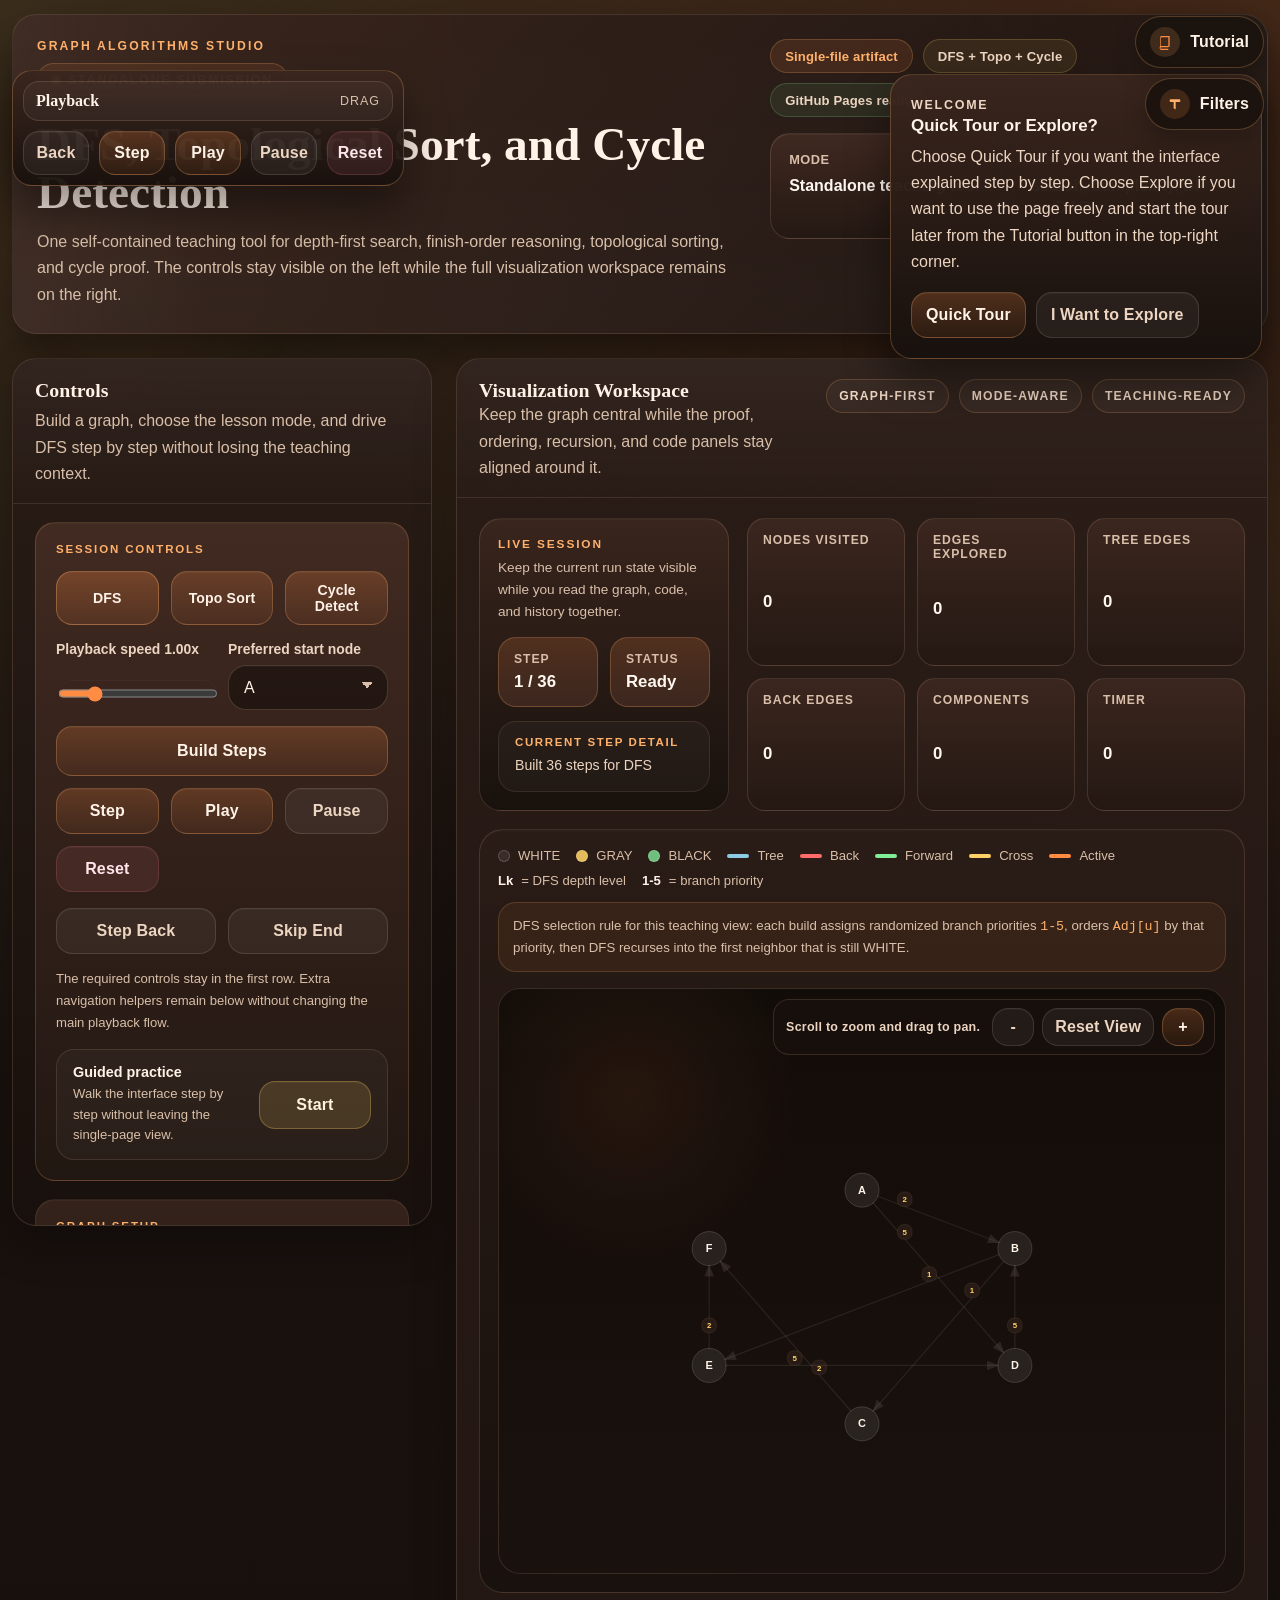
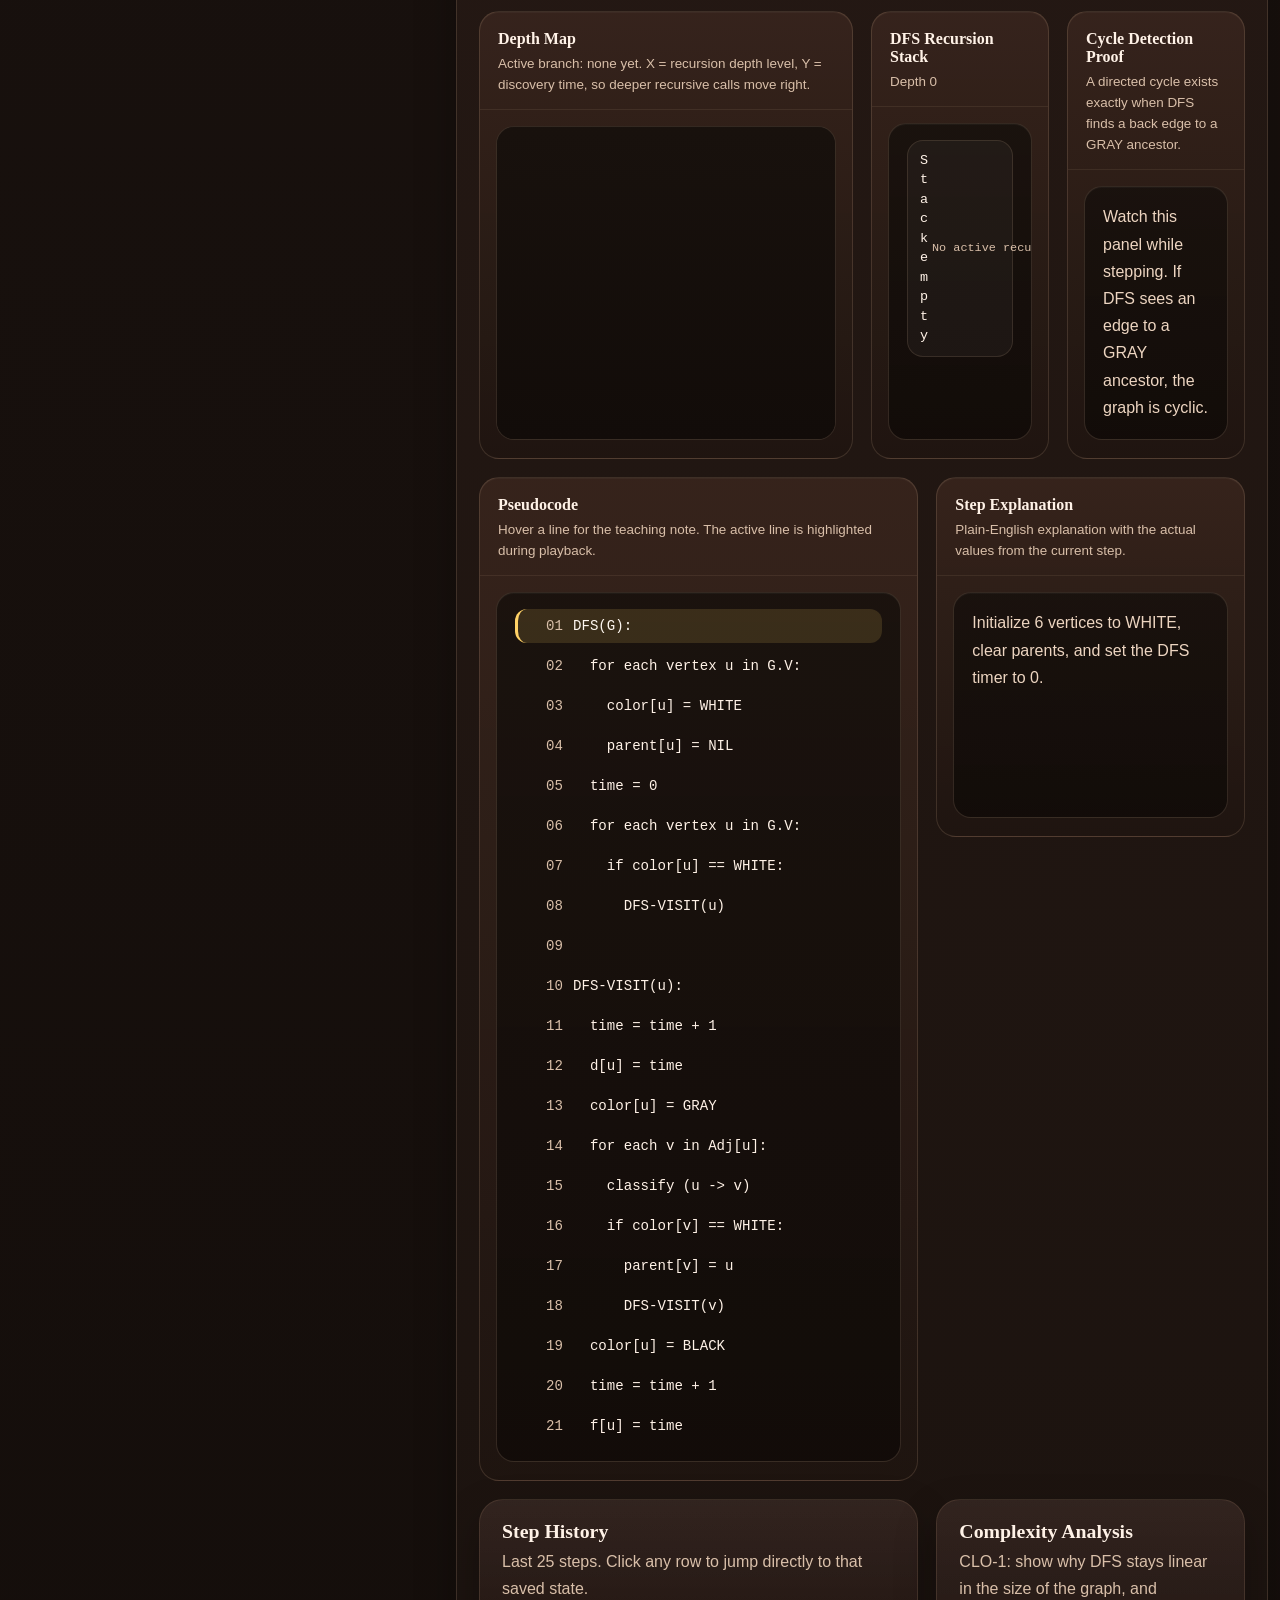
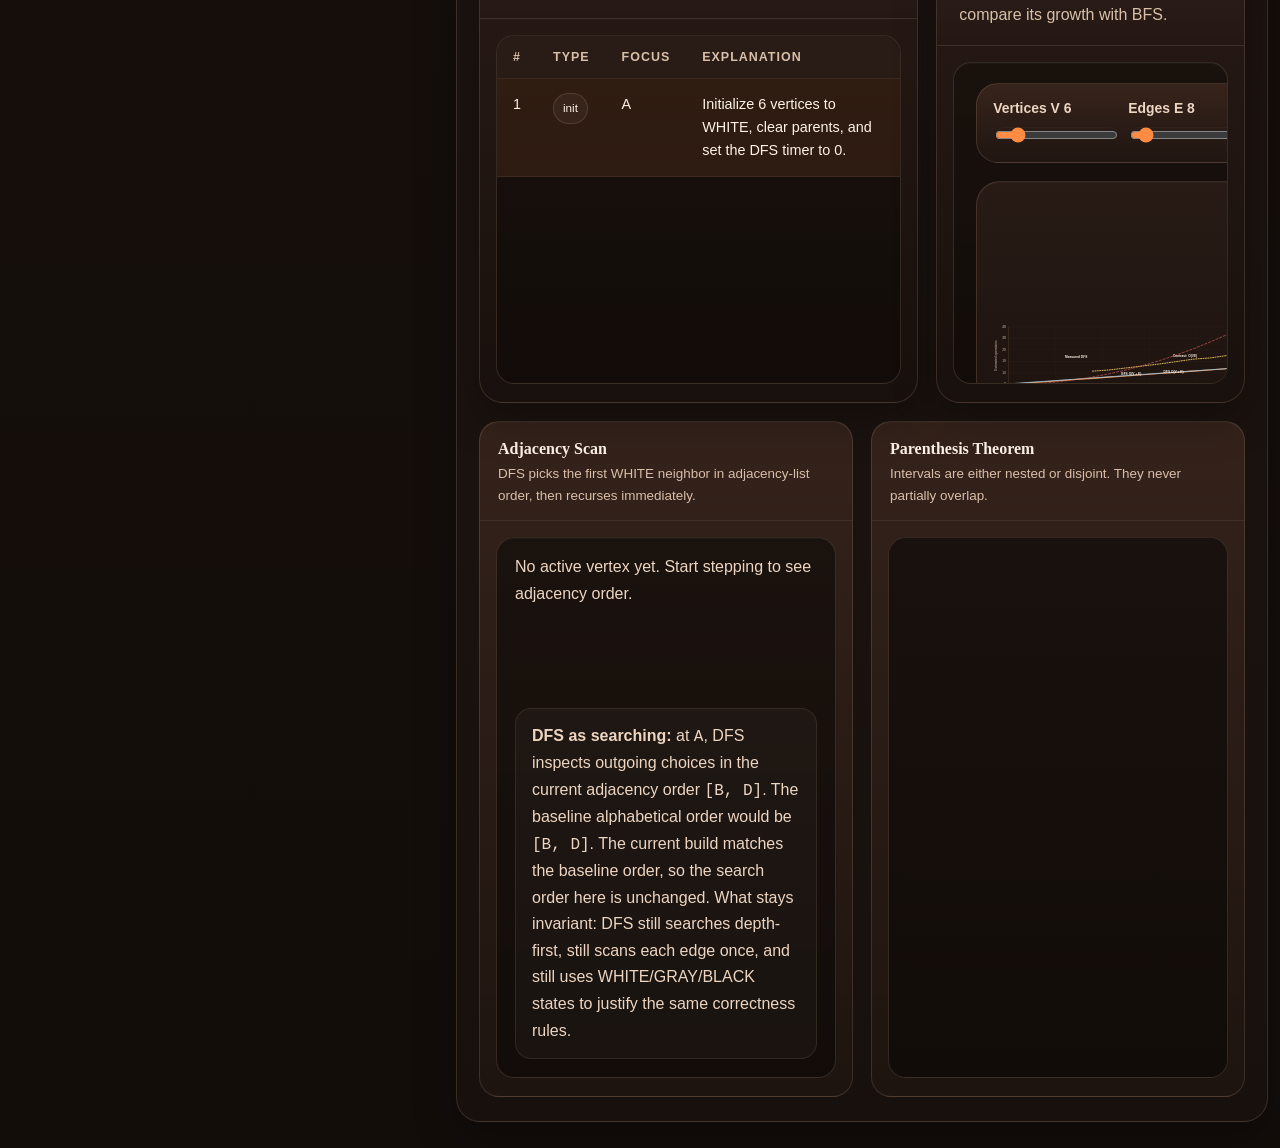
==== commit f786403e: "Tighten DFS stack card sizing" ====
--- a/index.html
+++ b/index.html
@@ -6,46 +6,33 @@
   <title>DFS, Topological Sort, and Cycle Detection Visualizer</title>
   <style>
 :root {
-  --bg: #06080d;
-  --bg-soft: #0b1018;
-  --bg-elevated: #111722;
-  --surface: rgba(14, 19, 29, 0.9);
-  --surface-strong: rgba(18, 25, 38, 0.96);
-  --surface-soft: rgba(15, 21, 31, 0.84);
-  --surface-alt: rgba(19, 28, 42, 0.88);
-  --surface-graph: rgba(9, 13, 20, 0.96);
-  --line: rgba(142, 156, 185, 0.18);
-  --line-strong: rgba(164, 180, 210, 0.28);
-  --line-soft: rgba(164, 180, 210, 0.1);
-  --text: #f3f6fb;
-  --text-strong: #ffffff;
-  --muted: #98a4bb;
-  --muted-strong: #c5cedd;
-  --accent: #35d2c3;
-  --accent-strong: #adfff7;
-  --accent-soft: rgba(53, 210, 195, 0.18);
-  --violet: #7f83ff;
-  --violet-soft: rgba(127, 131, 255, 0.16);
-  --success: #34c88a;
-  --success-soft: rgba(52, 200, 138, 0.16);
-  --warm: #ffb761;
-  --warm-soft: rgba(255, 183, 97, 0.16);
-  --danger: #d46a78;
-  --danger-soft: rgba(212, 106, 120, 0.16);
-  --tree: #48c7ff;
-  --back: #ffb761;
-  --forward: #8b8cff;
-  --cross: #34c88a;
-  --active: #35d2c3;
-  --white-node: rgba(243, 246, 251, 0.08);
-  --gray-node: rgba(255, 183, 97, 0.88);
-  --black-node: rgba(53, 210, 195, 0.82);
-  --shadow-lg: 0 30px 70px rgba(0, 0, 0, 0.4);
-  --shadow-md: 0 18px 42px rgba(0, 0, 0, 0.34);
-  --shadow-sm: 0 10px 24px rgba(0, 0, 0, 0.24);
-  --radius-panel: 28px;
-  --radius-card: 22px;
-  --radius-pill: 999px;
+  --app-bg: #1b130f;
+  --app-bg-deep: #130d0a;
+  --app-panel: rgba(42, 28, 23, 0.92);
+  --app-panel-soft: rgba(58, 38, 30, 0.86);
+  --app-panel-strong: rgba(68, 44, 35, 0.96);
+  --app-line: rgba(255, 213, 173, 0.14);
+  --app-line-strong: rgba(255, 213, 173, 0.24);
+  --app-line-soft: rgba(255, 213, 173, 0.08);
+  --app-text: #fff2e7;
+  --app-text-strong: #fff8f1;
+  --app-muted: #d9bfa9;
+  --app-muted-strong: #edd5c1;
+  --app-brand: #ff8c42;
+  --app-brand-soft: #ffb16c;
+  --app-accent: #ffd166;
+  --app-danger: #ff6b6b;
+  --app-tree: #8ecae6;
+  --app-back-edge: #ff6b6b;
+  --app-forward: #80ed99;
+  --app-cross: #ffd166;
+  --app-active: #ff8c42;
+  --app-shadow-lg: 0 24px 44px rgba(0, 0, 0, 0.42);
+  --app-shadow-md: 0 18px 42px rgba(0, 0, 0, 0.28);
+  --app-shadow-sm: 0 16px 28px rgba(0, 0, 0, 0.34);
+  --app-radius-panel: 24px;
+  --app-radius-card: 20px;
+  --app-radius-pill: 999px;
 }
 
 * {
@@ -59,12 +46,183 @@
 body {
   margin: 0;
   min-height: 100vh;
+  color: var(--app-text);
+  font-family: "Trebuchet MS", "Gill Sans", "Segoe UI", sans-serif;
+  background:
+    radial-gradient(circle at top right, rgba(255, 140, 66, 0.18), transparent 26%),
+    radial-gradient(circle at top left, rgba(255, 209, 102, 0.14), transparent 24%),
+    linear-gradient(180deg, #1a120f 0%, #130d0a 100%);
+}
+
+a {
+  color: inherit;
+  text-decoration: none;
+}
+
+button,
+input,
+select,
+textarea {
+  font: inherit;
+}
+
+code {
+  font-family: "SFMono-Regular", Consolas, "Liberation Mono", monospace;
+}
+
+::selection {
+  background: rgba(255, 140, 66, 0.3);
+  color: var(--app-text-strong);
+}
+
+.mode-pill {
+  display: inline-flex;
+  align-items: center;
+  gap: 8px;
+  margin: 0 0 12px;
+  padding: 8px 14px;
+  border-radius: var(--app-radius-pill);
+  border: 1px solid rgba(255, 177, 108, 0.22);
+  background: rgba(255, 140, 66, 0.1);
+  color: var(--app-brand-soft);
+  font-size: 0.8rem;
+  font-weight: 700;
+  letter-spacing: 0.12em;
+  text-transform: uppercase;
+}
+
+.mode-pill::before {
+  content: "";
+  width: 8px;
+  height: 8px;
+  border-radius: 50%;
+  background: var(--app-accent);
+  box-shadow: 0 0 0 4px rgba(255, 209, 102, 0.12);
+}
+
+.app-back-link {
+  position: fixed;
+  top: 14px;
+  left: 14px;
+  z-index: 1300;
+  display: inline-flex;
+  align-items: center;
+  gap: 10px;
+  padding: 10px 14px;
+  border-radius: var(--app-radius-pill);
+  border: 1px solid rgba(255, 177, 108, 0.24);
+  background: rgba(27, 19, 15, 0.92);
+  box-shadow: var(--app-shadow-sm);
+  color: var(--app-text);
+  transition: transform 0.16s ease, border-color 0.2s ease, background 0.2s ease;
+}
+
+.app-back-link:hover {
+  transform: translateY(-1px);
+  border-color: rgba(255, 177, 108, 0.34);
+  background: rgba(42, 28, 23, 0.96);
+}
+
+.app-back-link:focus-visible {
+  outline: none;
+  box-shadow:
+    0 0 0 3px rgba(255, 140, 66, 0.18),
+    var(--app-shadow-sm);
+}
+
+.app-back-link svg {
+  width: 18px;
+  height: 18px;
+  flex: 0 0 auto;
+  fill: none;
+  stroke: var(--app-accent);
+  stroke-linecap: round;
+  stroke-linejoin: round;
+  stroke-width: 1.8;
+}
+
+.app-back-link span {
+  font-size: 0.84rem;
+  font-weight: 700;
+  letter-spacing: 0.04em;
+}
+
+.with-app-back .guide-shell,
+.with-app-back .shell {
+  padding-top: 48px;
+}
+
+@media (max-width: 760px) {
+  .app-back-link {
+    top: 10px;
+    left: 10px;
+    padding: 9px 12px;
+  }
+
+  .with-app-back .guide-shell,
+  .with-app-back .shell {
+    padding-top: 42px;
+  }
+}
+
+:root {
+  --bg: var(--app-bg);
+  --bg-soft: #2a1c17;
+  --bg-elevated: #35231c;
+  --surface: rgba(42, 28, 23, 0.92);
+  --surface-strong: rgba(58, 38, 30, 0.96);
+  --surface-soft: rgba(36, 24, 19, 0.84);
+  --surface-alt: rgba(68, 44, 35, 0.88);
+  --surface-graph: rgba(24, 17, 13, 0.96);
+  --line: var(--app-line);
+  --line-strong: var(--app-line-strong);
+  --line-soft: var(--app-line-soft);
+  --text: var(--app-text);
+  --text-strong: var(--app-text-strong);
+  --muted: var(--app-muted);
+  --muted-strong: var(--app-muted-strong);
+  --accent: var(--app-brand);
+  --accent-strong: var(--app-brand-soft);
+  --accent-soft: rgba(255, 140, 66, 0.16);
+  --violet: var(--app-accent);
+  --violet-soft: rgba(255, 209, 102, 0.16);
+  --success: var(--app-forward);
+  --success-soft: rgba(128, 237, 153, 0.16);
+  --warm: var(--app-accent);
+  --warm-soft: rgba(255, 209, 102, 0.16);
+  --danger: var(--app-danger);
+  --danger-soft: rgba(255, 107, 107, 0.16);
+  --tree: var(--app-tree);
+  --back: var(--app-back-edge);
+  --forward: var(--app-forward);
+  --cross: var(--app-cross);
+  --active: var(--app-active);
+  --white-node: rgba(255, 255, 255, 0.08);
+  --gray-node: rgba(255, 209, 102, 0.88);
+  --black-node: rgba(128, 237, 153, 0.78);
+  --shadow-lg: var(--app-shadow-lg);
+  --shadow-md: var(--app-shadow-md);
+  --shadow-sm: 0 10px 24px rgba(0, 0, 0, 0.24);
+  --radius-panel: var(--app-radius-panel);
+  --radius-card: 20px;
+  --radius-pill: var(--app-radius-pill);
+}
+
+* {
+  box-sizing: border-box;
+}
+
+html {
+  color-scheme: dark;
+}
+
+body {
   color: var(--text);
-  font-family: "Avenir Next", "Segoe UI", "Trebuchet MS", sans-serif;
+  font-family: "Trebuchet MS", "Gill Sans", "Segoe UI", sans-serif;
   background:
-    radial-gradient(circle at top left, rgba(53, 210, 195, 0.11), transparent 28%),
-    radial-gradient(circle at 86% 8%, rgba(127, 131, 255, 0.11), transparent 24%),
-    linear-gradient(180deg, #05070b 0%, #080b11 24%, #0a0f17 55%, #05080d 100%);
+    radial-gradient(circle at top right, rgba(255, 140, 66, 0.18), transparent 26%),
+    radial-gradient(circle at top left, rgba(255, 209, 102, 0.14), transparent 24%),
+    linear-gradient(180deg, #1a120f 0%, #130d0a 100%);
 }
 
 body::before,
@@ -80,19 +238,19 @@
 }
 
 body::before {
-  top: 9%;
-  left: -6%;
+  top: 6%;
+  left: -5%;
   width: 380px;
   height: 380px;
-  background: radial-gradient(circle, rgba(53, 210, 195, 0.18), transparent 70%);
+  background: radial-gradient(circle, rgba(255, 140, 66, 0.2), transparent 70%);
 }
 
 body::after {
-  right: -8%;
-  bottom: 14%;
+  right: -7%;
+  bottom: 12%;
   width: 420px;
   height: 420px;
-  background: radial-gradient(circle, rgba(127, 131, 255, 0.15), transparent 72%);
+  background: radial-gradient(circle, rgba(255, 209, 102, 0.16), transparent 72%);
 }
 
 button,
@@ -123,8 +281,8 @@
 }
 
 .shell {
-  width: min(1600px, calc(100vw - 32px));
-  margin: 20px auto 28px;
+  width: min(1500px, calc(100vw - 24px));
+  margin: 14px auto 26px;
 }
 
 .floating-tools {
@@ -138,16 +296,78 @@
   gap: 10px;
 }
 
+.floating-playback {
+  position: fixed;
+  top: 0;
+  left: 0;
+  width: min(392px, calc(100vw - 24px));
+  padding: 10px;
+  border: 1px solid rgba(255, 177, 108, 0.26);
+  border-radius: 20px;
+  background: linear-gradient(180deg, rgba(58, 38, 30, 0.96), rgba(24, 17, 13, 0.96));
+  box-shadow: var(--shadow-lg);
+  z-index: 1250;
+  touch-action: none;
+  cursor: grab;
+  user-select: none;
+}
+
+.floating-playback.dragging {
+  cursor: grabbing;
+}
+
+.floating-playback.dragging * {
+  cursor: grabbing !important;
+}
+
+.floating-playback-handle {
+  display: flex;
+  align-items: center;
+  justify-content: space-between;
+  gap: 12px;
+  padding: 10px 12px;
+  border-radius: 16px;
+  border: 1px solid var(--line);
+  background: rgba(255, 255, 255, 0.04);
+  cursor: inherit;
+  user-select: none;
+}
+
+.floating-playback-handle span {
+  font-family: Georgia, "Times New Roman", serif;
+  font-size: 1rem;
+  font-weight: 700;
+}
+
+.floating-playback-handle small {
+  color: var(--muted);
+  font-size: 0.78rem;
+  letter-spacing: 0.08em;
+  text-transform: uppercase;
+}
+
+.floating-playback-actions {
+  display: grid;
+  grid-template-columns: repeat(5, minmax(0, 1fr));
+  gap: 10px;
+  margin-top: 10px;
+  cursor: default;
+}
+
+.floating-playback-actions button {
+  min-height: 44px;
+  padding-inline: 10px;
+}
+
 .tutorial-launcher {
   display: inline-flex;
   align-items: center;
   gap: 10px;
   width: auto;
-  padding: 11px 15px;
+  padding: 10px 14px;
   border-radius: var(--radius-pill);
-  border: 1px solid rgba(255, 183, 97, 0.22);
-  background: rgba(10, 13, 20, 0.82);
-  backdrop-filter: blur(16px);
+  border: 1px solid rgba(255, 177, 108, 0.26);
+  background: rgba(27, 19, 15, 0.92);
   box-shadow: var(--shadow-sm);
 }
 
@@ -158,21 +378,21 @@
   width: 30px;
   height: 30px;
   border-radius: 50%;
-  background: rgba(255, 183, 97, 0.14);
+  background: rgba(255, 177, 108, 0.16);
 }
 
 .tutorial-launcher svg {
   width: 16px;
   height: 16px;
-  fill: var(--warm);
+  fill: var(--accent);
 }
 
 .filter-launcher {
-  border-color: rgba(53, 210, 195, 0.22);
+  border-color: rgba(255, 177, 108, 0.26);
 }
 
 .filter-launcher .tutorial-launcher-icon {
-  background: rgba(53, 210, 195, 0.14);
+  background: rgba(255, 140, 66, 0.16);
 }
 
 .filter-launcher svg {
@@ -183,11 +403,10 @@
   display: none;
   width: min(368px, calc(100vw - 24px));
   padding: 18px;
-  border-radius: 22px;
+  border-radius: 20px;
   border: 1px solid var(--line);
   background:
-    linear-gradient(180deg, rgba(20, 28, 42, 0.98), rgba(10, 14, 22, 0.98));
-  backdrop-filter: blur(18px);
+    linear-gradient(180deg, rgba(58, 38, 30, 0.98), rgba(24, 17, 13, 0.98));
   box-shadow: var(--shadow-lg);
 }
 
@@ -214,13 +433,12 @@
   display: grid;
   grid-template-columns: minmax(0, 1.35fr) minmax(280px, 0.9fr);
   gap: 24px;
-  padding: 30px;
+  padding: 24px;
   border: 1px solid var(--line);
-  border-radius: 32px;
+  border-radius: 24px;
   background:
-    linear-gradient(145deg, rgba(18, 25, 38, 0.98), rgba(9, 12, 18, 0.96)),
-    radial-gradient(circle at 14% 18%, rgba(53, 210, 195, 0.12), transparent 28%),
-    radial-gradient(circle at 88% 16%, rgba(127, 131, 255, 0.12), transparent 28%);
+    linear-gradient(135deg, rgba(58, 38, 30, 0.96), rgba(27, 19, 15, 0.95)),
+    radial-gradient(circle at 20% 20%, rgba(255, 209, 102, 0.12), transparent 30%);
   overflow: hidden;
   box-shadow: var(--shadow-lg);
 }
@@ -230,7 +448,7 @@
   position: absolute;
   inset: 0;
   background:
-    linear-gradient(90deg, rgba(255, 255, 255, 0.04), transparent 16% 84%, rgba(255, 255, 255, 0.02)),
+    linear-gradient(90deg, rgba(255, 255, 255, 0.03), transparent 16% 84%, rgba(255, 255, 255, 0.02)),
     linear-gradient(180deg, transparent, rgba(255, 255, 255, 0.02));
   pointer-events: none;
 }
@@ -239,6 +457,10 @@
 .hero-meta {
   position: relative;
   z-index: 1;
+}
+
+.hero-mode-row {
+  margin-bottom: 12px;
 }
 
 .eyebrow {
@@ -252,19 +474,18 @@
 
 .hero h1 {
   margin: 0 0 12px;
-  font-family: "Avenir Next", "Segoe UI", sans-serif;
-  font-size: clamp(2.2rem, 3.7vw, 3.6rem);
-  font-weight: 750;
-  letter-spacing: -0.03em;
-  line-height: 0.98;
+  font-family: Georgia, "Times New Roman", serif;
+  font-size: clamp(2.2rem, 3.7vw, 3.5rem);
+  font-weight: 700;
+  line-height: 1.02;
 }
 
 .hero-copy {
   max-width: 760px;
   margin: 0;
-  color: var(--muted-strong);
+  color: var(--muted);
   font-size: 1rem;
-  line-height: 1.72;
+  line-height: 1.68;
 }
 
 .hero-meta {
@@ -291,7 +512,7 @@
   min-height: 34px;
   padding: 8px 14px;
   border-radius: var(--radius-pill);
-  border: 1px solid rgba(164, 180, 210, 0.16);
+  border: 1px solid rgba(255, 177, 108, 0.2);
   background: rgba(255, 255, 255, 0.04);
   color: var(--muted-strong);
   font-size: 0.82rem;
@@ -300,19 +521,19 @@
 }
 
 .hero-badges span:nth-child(1) {
-  border-color: rgba(53, 210, 195, 0.24);
-  background: rgba(53, 210, 195, 0.08);
+  border-color: rgba(255, 177, 108, 0.22);
+  background: rgba(255, 140, 66, 0.12);
   color: var(--accent-strong);
 }
 
 .hero-badges span:nth-child(2) {
-  border-color: rgba(127, 131, 255, 0.2);
-  background: rgba(127, 131, 255, 0.08);
+  border-color: rgba(255, 209, 102, 0.2);
+  background: rgba(255, 209, 102, 0.08);
 }
 
 .hero-badges span:nth-child(3) {
-  border-color: rgba(255, 183, 97, 0.22);
-  background: rgba(255, 183, 97, 0.08);
+  border-color: rgba(128, 237, 153, 0.2);
+  background: rgba(128, 237, 153, 0.08);
 }
 
 .hero-stats {
@@ -324,8 +545,8 @@
 .hero-stat {
   padding: 18px;
   border: 1px solid var(--line);
-  border-radius: 22px;
-  background: linear-gradient(180deg, rgba(19, 28, 42, 0.78), rgba(12, 17, 26, 0.76));
+  border-radius: 20px;
+  background: linear-gradient(180deg, rgba(68, 44, 35, 0.82), rgba(36, 24, 19, 0.86));
   box-shadow: inset 0 1px 0 rgba(255, 255, 255, 0.04);
 }
 
@@ -348,30 +569,25 @@
 }
 
 .dashboard {
+  position: relative;
   display: grid;
-  grid-template-columns: minmax(340px, 380px) minmax(0, 1fr);
-  gap: 22px;
-  margin-top: 22px;
+  grid-template-columns: minmax(392px, 420px) minmax(0, 1fr);
   align-items: start;
+  gap: 24px;
+  margin-top: 24px;
 }
 
 .workspace {
   display: grid;
   gap: 22px;
-}
-
-.workspace-footer {
-  display: grid;
-  grid-template-columns: minmax(340px, 0.84fr) minmax(0, 1.16fr);
-  gap: 22px;
-  align-items: start;
+  min-width: 0;
 }
 
 .panel {
   border: 1px solid var(--line);
   border-radius: var(--radius-panel);
   background:
-    linear-gradient(180deg, rgba(16, 22, 32, 0.96), rgba(10, 14, 21, 0.96));
+    linear-gradient(180deg, rgba(42, 28, 23, 0.96), rgba(24, 17, 13, 0.96));
   box-shadow: var(--shadow-md);
   overflow: hidden;
 }
@@ -383,16 +599,44 @@
   animation: slide-up 0.55s ease both;
 }
 
+.history-panel,
+.complexity-panel {
+  display: flex;
+  flex-direction: column;
+  min-height: 560px;
+}
+
+.controls-dock {
+  position: relative;
+  min-width: 0;
+}
+
+.controls-tab {
+  display: none;
+}
+
 .controls-panel {
   position: sticky;
   top: 16px;
-  align-self: start;
+  width: auto;
+  display: flex;
+  flex-direction: column;
+  min-height: 0;
+  max-height: calc(100vh - 32px);
+  animation: none;
+  transform: none;
+  opacity: 1;
+  pointer-events: auto;
+}
+
+.controls-scrim {
+  display: none;
 }
 
 .panel-head {
   display: grid;
   gap: 6px;
-  padding: 22px 24px 18px;
+  padding: 20px 22px 16px;
   border-bottom: 1px solid var(--line-soft);
   background: linear-gradient(180deg, rgba(255, 255, 255, 0.04), rgba(255, 255, 255, 0));
 }
@@ -405,9 +649,9 @@
 
 .panel-head h2 {
   margin: 0;
-  font-size: 1.2rem;
+  font-family: Georgia, "Times New Roman", serif;
+  font-size: 1.24rem;
   font-weight: 700;
-  letter-spacing: -0.02em;
 }
 
 .panel-head p {
@@ -432,15 +676,32 @@
   padding: 20px 22px 24px;
 }
 
+.controls-body {
+  flex: 1;
+  min-height: 0;
+  overflow-y: auto;
+  padding-top: 18px;
+}
+
 .control-section {
   display: grid;
-  gap: 14px;
-  padding: 18px;
+  gap: 16px;
+  padding: 20px;
   border: 1px solid var(--line-soft);
   border-radius: var(--radius-card);
   background:
-    linear-gradient(180deg, rgba(17, 23, 34, 0.9), rgba(12, 17, 26, 0.82));
+    linear-gradient(180deg, rgba(58, 38, 30, 0.84), rgba(31, 21, 16, 0.88));
   box-shadow: inset 0 1px 0 rgba(255, 255, 255, 0.03);
+}
+
+.control-section-emphasis {
+  background:
+    linear-gradient(180deg, rgba(68, 44, 35, 0.92), rgba(35, 24, 18, 0.92));
+  border-color: rgba(255, 177, 108, 0.2);
+}
+
+.control-section-input textarea {
+  min-height: 220px;
 }
 
 .section-label {
@@ -456,7 +717,6 @@
 .button-grid,
 .stats-grid,
 .info-grid,
-.code-layout,
 .complexity-grid,
 .split,
 .filter-actions,
@@ -477,7 +737,15 @@
 }
 
 .button-grid {
+  grid-template-columns: repeat(2, minmax(0, 1fr));
+}
+
+.button-grid-primary {
   grid-template-columns: repeat(3, minmax(0, 1fr));
+}
+
+.button-grid-secondary {
+  grid-template-columns: repeat(2, minmax(0, 1fr));
 }
 
 .stats-grid {
@@ -486,10 +754,6 @@
 
 .info-grid {
   grid-template-columns: repeat(2, minmax(0, 1fr));
-}
-
-.code-layout {
-  grid-template-columns: minmax(300px, 0.92fr) minmax(320px, 1.08fr);
 }
 
 .complexity-grid {
@@ -547,6 +811,60 @@
   white-space: nowrap;
 }
 
+.priority-mode-row {
+  display: grid;
+  grid-template-columns: repeat(2, minmax(0, 1fr));
+  gap: 10px;
+}
+
+.priority-editor {
+  display: grid;
+  gap: 10px;
+  max-height: min(34vh, 320px);
+  padding-right: 4px;
+  overflow-y: auto;
+}
+
+.priority-row {
+  display: grid;
+  grid-template-columns: minmax(0, 1fr) 74px;
+  gap: 10px;
+  align-items: center;
+  padding: 12px 14px;
+  border: 1px solid rgba(255, 213, 173, 0.1);
+  border-radius: 16px;
+  background: rgba(255, 255, 255, 0.03);
+}
+
+.priority-row-label {
+  display: grid;
+  gap: 4px;
+}
+
+.priority-row-label strong {
+  color: var(--text);
+  font-size: 0.9rem;
+}
+
+.priority-row-label span {
+  color: var(--muted);
+  font-size: 0.78rem;
+  line-height: 1.5;
+}
+
+.priority-row select {
+  min-width: 0;
+}
+
+.priority-empty {
+  padding: 14px 16px;
+  border: 1px dashed rgba(255, 213, 173, 0.14);
+  border-radius: 16px;
+  color: var(--muted);
+  font-size: 0.84rem;
+  line-height: 1.6;
+}
+
 textarea,
 select,
 input[type="range"],
@@ -558,8 +876,8 @@
 select,
 input[type="range"] {
   border-radius: 18px;
-  border: 1px solid rgba(164, 180, 210, 0.18);
-  background: rgba(7, 10, 16, 0.8);
+  border: 1px solid rgba(255, 213, 173, 0.18);
+  background: rgba(12, 8, 7, 0.46);
   color: var(--text);
   box-shadow: inset 0 1px 0 rgba(255, 255, 255, 0.03);
 }
@@ -570,7 +888,7 @@
 }
 
 textarea {
-  min-height: 144px;
+  min-height: 160px;
   resize: vertical;
   line-height: 1.6;
 }
@@ -594,9 +912,9 @@
 button:focus-visible,
 summary:focus-visible {
   outline: none;
-  border-color: rgba(53, 210, 195, 0.42);
+  border-color: rgba(255, 140, 66, 0.42);
   box-shadow:
-    0 0 0 3px rgba(53, 210, 195, 0.14),
+    0 0 0 3px rgba(255, 140, 66, 0.14),
     inset 0 1px 0 rgba(255, 255, 255, 0.03);
 }
 
@@ -611,9 +929,9 @@
   min-height: 46px;
   padding: 11px 14px;
   border-radius: 16px;
-  border: 1px solid rgba(53, 210, 195, 0.2);
+  border: 1px solid rgba(255, 177, 108, 0.26);
   background:
-    linear-gradient(180deg, rgba(53, 210, 195, 0.2), rgba(53, 210, 195, 0.08));
+    linear-gradient(180deg, rgba(255, 140, 66, 0.22), rgba(255, 140, 66, 0.08));
   color: var(--text);
   font-weight: 700;
   letter-spacing: 0.01em;
@@ -624,20 +942,30 @@
 
 button:hover {
   transform: translateY(-1px);
-  border-color: rgba(53, 210, 195, 0.38);
+  border-color: rgba(255, 177, 108, 0.34);
   background:
-    linear-gradient(180deg, rgba(53, 210, 195, 0.28), rgba(53, 210, 195, 0.12));
+    linear-gradient(180deg, rgba(255, 140, 66, 0.28), rgba(255, 140, 66, 0.12));
   box-shadow: 0 14px 24px rgba(0, 0, 0, 0.22);
 }
 
+button:active {
+  transform: translateY(0);
+  border-color: rgba(255, 177, 108, 0.42);
+  background:
+    linear-gradient(180deg, rgba(255, 140, 66, 0.34), rgba(255, 140, 66, 0.18));
+  box-shadow:
+    0 0 0 3px rgba(255, 140, 66, 0.14),
+    0 10px 20px rgba(0, 0, 0, 0.2);
+}
+
 button.secondary {
-  border-color: rgba(164, 180, 210, 0.16);
+  border-color: rgba(255, 255, 255, 0.12);
   background: rgba(255, 255, 255, 0.05);
   color: var(--muted-strong);
 }
 
 button.secondary:hover {
-  border-color: rgba(164, 180, 210, 0.28);
+  border-color: rgba(255, 255, 255, 0.2);
   background: rgba(255, 255, 255, 0.09);
 }
 
@@ -652,6 +980,27 @@
   background: rgba(212, 106, 120, 0.2);
 }
 
+button.is-selected {
+  border-color: rgba(255, 177, 108, 0.46);
+  background:
+    linear-gradient(180deg, rgba(255, 140, 66, 0.38), rgba(255, 140, 66, 0.18));
+  color: #fff7f0;
+  box-shadow:
+    0 0 0 3px rgba(255, 140, 66, 0.16),
+    0 16px 28px rgba(0, 0, 0, 0.22);
+}
+
+button.secondary.is-selected {
+  border-color: rgba(255, 209, 102, 0.42);
+  background: linear-gradient(180deg, rgba(255, 209, 102, 0.26), rgba(255, 140, 66, 0.14));
+  color: #fff7e7;
+}
+
+button.danger.is-selected {
+  border-color: rgba(255, 107, 107, 0.4);
+  background: linear-gradient(180deg, rgba(212, 106, 120, 0.26), rgba(212, 106, 120, 0.16));
+}
+
 button.mode-btn,
 button.preset-btn {
   padding: 10px 12px;
@@ -660,9 +1009,9 @@
 
 button.mode-btn.active,
 button.preset-btn.active {
-  border-color: rgba(53, 210, 195, 0.4);
-  background: linear-gradient(180deg, rgba(53, 210, 195, 0.28), rgba(53, 210, 195, 0.12));
-  color: var(--accent-strong);
+  border-color: rgba(255, 177, 108, 0.34);
+  background: linear-gradient(180deg, rgba(255, 140, 66, 0.28), rgba(255, 140, 66, 0.12));
+  color: var(--text);
 }
 
 #buildBtn {
@@ -670,22 +1019,54 @@
   min-height: 50px;
 }
 
+.control-note {
+  margin: -2px 0 0;
+  color: var(--muted);
+  font-size: 0.82rem;
+  line-height: 1.65;
+}
+
 #startPracticeBtn {
-  border-color: rgba(127, 131, 255, 0.24);
-  background: rgba(127, 131, 255, 0.12);
-  color: #eff0ff;
+  border-color: rgba(255, 209, 102, 0.28);
+  background: rgba(255, 209, 102, 0.14);
+  color: #fff4db;
 }
 
 #startPracticeBtn:hover {
-  border-color: rgba(127, 131, 255, 0.36);
-  background: rgba(127, 131, 255, 0.18);
-}
-
-.assist-row {
-  display: flex;
-}
-
-.assist-row button {
+  border-color: rgba(255, 209, 102, 0.4);
+  background: rgba(255, 209, 102, 0.2);
+}
+
+.assist-inline {
+  display: grid;
+  grid-template-columns: minmax(0, 1fr) auto;
+  gap: 12px;
+  align-items: center;
+  padding: 14px 16px;
+  border: 1px solid rgba(255, 213, 173, 0.12);
+  border-radius: 18px;
+  background: rgba(255, 255, 255, 0.03);
+}
+
+.assist-copy {
+  display: grid;
+  gap: 4px;
+}
+
+.assist-copy strong {
+  color: var(--text);
+  font-size: 0.9rem;
+}
+
+.assist-copy span {
+  color: var(--muted);
+  font-size: 0.82rem;
+  line-height: 1.55;
+}
+
+.assist-inline button {
+  width: auto;
+  min-width: 112px;
   min-height: 48px;
 }
 
@@ -695,7 +1076,7 @@
   padding: 14px 15px;
   border: 1px solid var(--line);
   border-radius: 18px;
-  background: linear-gradient(180deg, rgba(19, 28, 42, 0.72), rgba(11, 16, 24, 0.72));
+  background: linear-gradient(180deg, rgba(68, 44, 35, 0.7), rgba(36, 24, 19, 0.78));
 }
 
 .stat-pill span {
@@ -712,15 +1093,24 @@
   line-height: 1.2;
 }
 
+.stat-pill-emphasis {
+  background:
+    linear-gradient(180deg, rgba(255, 140, 66, 0.18), rgba(68, 44, 35, 0.76));
+  border-color: rgba(255, 177, 108, 0.24);
+}
+
 .overview {
   display: grid;
   gap: 10px;
+  max-height: min(44vh, 420px);
+  padding-right: 4px;
+  overflow-y: auto;
 }
 
 .overview details {
   border: 1px solid var(--line);
   border-radius: 18px;
-  background: rgba(8, 11, 17, 0.5);
+  background: rgba(24, 17, 13, 0.5);
   overflow: hidden;
 }
 
@@ -750,19 +1140,12 @@
   color: var(--text);
 }
 
-.viz-top-grid {
-  display: grid;
-  grid-template-columns: minmax(0, 1.65fr) minmax(320px, 0.95fr);
-  gap: 18px;
-  align-items: start;
-}
-
 .viz-hero-card,
 .chart-frame {
   border: 1px solid var(--line);
   border-radius: 24px;
   background:
-    linear-gradient(180deg, rgba(17, 24, 35, 0.92), rgba(11, 15, 22, 0.94));
+    linear-gradient(180deg, rgba(42, 28, 23, 0.92), rgba(24, 17, 13, 0.94));
   box-shadow: inset 0 1px 0 rgba(255, 255, 255, 0.03);
 }
 
@@ -770,6 +1153,101 @@
   display: grid;
   gap: 16px;
   padding: 18px;
+}
+
+.workspace-summary {
+  display: grid;
+  grid-template-columns: minmax(250px, 0.95fr) minmax(0, 2.05fr);
+  gap: 18px;
+}
+
+.workspace-status-card {
+  display: grid;
+  gap: 14px;
+  padding: 18px;
+  border: 1px solid var(--line);
+  border-radius: 22px;
+  background:
+    linear-gradient(180deg, rgba(58, 38, 30, 0.92), rgba(24, 17, 13, 0.96));
+  box-shadow: inset 0 1px 0 rgba(255, 255, 255, 0.03);
+}
+
+.workspace-summary-head {
+  display: grid;
+  gap: 6px;
+}
+
+.workspace-summary-label {
+  color: var(--accent-strong);
+  font-size: 0.74rem;
+  font-weight: 700;
+  letter-spacing: 0.16em;
+  text-transform: uppercase;
+}
+
+.workspace-summary-head p {
+  margin: 0;
+  color: var(--muted);
+  font-size: 0.85rem;
+  line-height: 1.6;
+}
+
+.workspace-status-grid {
+  display: grid;
+  grid-template-columns: repeat(2, minmax(0, 1fr));
+  gap: 12px;
+}
+
+.workspace-status-detail {
+  display: grid;
+  gap: 6px;
+  padding: 14px 16px;
+  border-radius: 18px;
+  border: 1px solid rgba(255, 213, 173, 0.1);
+  background: rgba(255, 255, 255, 0.03);
+}
+
+.workspace-status-detail span {
+  color: var(--accent-strong);
+  font-size: 0.72rem;
+  font-weight: 700;
+  letter-spacing: 0.14em;
+  text-transform: uppercase;
+}
+
+.workspace-status-detail p {
+  margin: 0;
+  color: var(--muted-strong);
+  font-size: 0.88rem;
+  line-height: 1.65;
+}
+
+.workspace-metrics-grid {
+  display: grid;
+  grid-template-columns: repeat(6, minmax(0, 1fr));
+  gap: 12px;
+}
+
+.workspace-grid {
+  display: grid;
+  grid-template-columns: repeat(12, minmax(0, 1fr));
+  grid-template-areas:
+    "graph graph graph graph graph graph graph graph graph graph graph graph"
+    "depth depth depth depth depth depth stack stack stack cycle cycle cycle"
+    "code code code code code code code explain explain explain explain explain"
+    "history history history history history history history complexity complexity complexity complexity complexity"
+    "scan scan scan scan scan scan interval interval interval interval interval interval";
+  gap: 18px;
+  align-items: stretch;
+}
+
+.workspace-grid > * {
+  min-width: 0;
+}
+
+.graph-card {
+  grid-area: graph;
+  min-height: 0;
 }
 
 .legend-strip {
@@ -797,24 +1275,64 @@
 
 .viz-note {
   padding: 12px 14px;
-  border: 1px solid rgba(127, 131, 255, 0.18);
+  border: 1px solid rgba(255, 177, 108, 0.18);
   border-radius: 18px;
-  background: rgba(127, 131, 255, 0.06);
+  background: rgba(255, 140, 66, 0.08);
 }
 
 .graph-stage {
-  padding: 8px;
+  position: relative;
+  padding: 62px 10px 10px;
   border: 1px solid var(--line);
   border-radius: 22px;
   background:
-    radial-gradient(circle at 18% 18%, rgba(53, 210, 195, 0.06), transparent 22%),
-    linear-gradient(180deg, rgba(7, 10, 16, 0.98), rgba(9, 13, 20, 0.98));
-}
-
-.viz-side-rail,
-.analysis-grid {
-  display: grid;
-  gap: 18px;
+    radial-gradient(circle at 18% 18%, rgba(255, 140, 66, 0.08), transparent 22%),
+    linear-gradient(180deg, rgba(18, 12, 9, 0.96), rgba(26, 18, 14, 0.98));
+  min-height: 435px;
+  overflow: hidden;
+  cursor: grab;
+}
+
+.graph-stage.is-dragging {
+  cursor: grabbing;
+}
+
+.graph-tools {
+  position: absolute;
+  top: 10px;
+  right: 10px;
+  z-index: 2;
+  display: flex;
+  align-items: center;
+  gap: 12px;
+  padding: 8px 10px 8px 12px;
+  border: 1px solid rgba(255, 213, 173, 0.14);
+  border-radius: 16px;
+  background: rgba(24, 17, 13, 0.82);
+  backdrop-filter: blur(8px);
+}
+
+.graph-tools-label {
+  color: var(--muted-strong);
+  font-size: 0.78rem;
+  font-weight: 600;
+  letter-spacing: 0.02em;
+}
+
+.graph-tool-actions {
+  display: flex;
+  gap: 8px;
+}
+
+.graph-tool-btn {
+  width: auto;
+  min-width: 42px;
+  min-height: 38px;
+  padding: 8px 12px;
+}
+
+.graph-tool-btn-wide {
+  min-width: 98px;
 }
 
 .subpanel {
@@ -824,9 +1342,132 @@
   border: 1px solid var(--line);
   border-radius: var(--radius-card);
   background:
-    linear-gradient(180deg, rgba(18, 25, 37, 0.88), rgba(11, 16, 24, 0.86));
+    linear-gradient(180deg, rgba(58, 38, 30, 0.84), rgba(31, 21, 16, 0.88));
   overflow: hidden;
   box-shadow: inset 0 1px 0 rgba(255, 255, 255, 0.03);
+}
+
+.companion-panel {
+  grid-area: depth;
+  min-width: 0;
+  min-height: 0;
+}
+
+.support-card {
+  min-width: 0;
+}
+
+#stackPanel { grid-area: stack; }
+#cyclePanel { grid-area: cycle; }
+#scanPanel { grid-area: scan; }
+#intervalPanel { grid-area: interval; }
+#codePanel { grid-area: code; }
+#explainPanel { grid-area: explain; }
+#historySection { grid-area: history; }
+#complexitySection { grid-area: complexity; }
+
+#depthPanel,
+#stackPanel,
+#cyclePanel,
+#scanPanel,
+#intervalPanel,
+#codePanel,
+#explainPanel {
+  min-height: 0;
+}
+
+#stackPanel,
+#cyclePanel,
+#scanPanel,
+#intervalPanel {
+  min-height: 300px;
+}
+
+#depthPanel {
+  min-height: 340px;
+}
+
+#codePanel,
+#explainPanel {
+  min-height: 0;
+}
+
+#codePanel {
+  height: auto;
+  align-self: start;
+}
+
+#explainPanel {
+  height: clamp(360px, 40vh, 430px);
+}
+
+#historySection,
+#complexitySection {
+  min-height: 0;
+  height: clamp(500px, 56vh, 640px);
+}
+
+.panel-frame {
+  margin: 16px 16px 18px;
+  border: 1px solid var(--line);
+  border-radius: 18px;
+  background: linear-gradient(180deg, rgba(24, 17, 13, 0.9), rgba(18, 12, 9, 0.96));
+  box-shadow: inset 0 1px 0 rgba(255, 255, 255, 0.03);
+  overflow: hidden;
+}
+
+.panel-frame-tight {
+  padding: 0;
+}
+
+.depth-frame {
+  flex: 1;
+  min-height: 0;
+}
+
+.support-card .panel-frame,
+.history-frame,
+.complexity-frame {
+  display: flex;
+  flex-direction: column;
+  flex: 1;
+  min-height: 0;
+}
+
+.companion-context .panel-frame {
+  margin: 0 16px 16px;
+}
+
+.companion-context {
+  display: grid;
+  gap: 12px;
+  margin-top: -2px;
+}
+
+.context-frame.hidden,
+.companion-context.hidden {
+  display: none;
+}
+
+.context-head {
+  display: grid;
+  gap: 4px;
+  padding: 14px 16px 12px;
+  border-bottom: 1px solid var(--line-soft);
+  background: rgba(255, 255, 255, 0.03);
+}
+
+.context-head h4 {
+  margin: 0;
+  font-family: Georgia, "Times New Roman", serif;
+  font-size: 0.98rem;
+}
+
+.context-head p {
+  margin: 0;
+  color: var(--muted);
+  font-size: 0.8rem;
+  line-height: 1.55;
 }
 
 .subpanel-head {
@@ -838,9 +1479,9 @@
 
 .subpanel-head h3 {
   margin: 0;
+  font-family: Georgia, "Times New Roman", serif;
   font-size: 1rem;
   font-weight: 700;
-  letter-spacing: -0.01em;
 }
 
 .subpanel-head p {
@@ -881,13 +1522,13 @@
 }
 
 .topo-chip.filled {
-  background: rgba(53, 210, 195, 0.16);
-  border-color: rgba(53, 210, 195, 0.3);
+  background: rgba(128, 237, 153, 0.14);
+  border-color: rgba(128, 237, 153, 0.3);
 }
 
 .topo-chip.latest {
-  background: rgba(255, 183, 97, 0.18);
-  border-color: rgba(255, 183, 97, 0.28);
+  background: rgba(255, 209, 102, 0.18);
+  border-color: rgba(255, 209, 102, 0.28);
 }
 
 .callout {
@@ -903,22 +1544,36 @@
 .stack-list {
   display: grid;
   gap: 10px;
-  min-height: 110px;
+  min-height: 180px;
+  min-width: 0;
 }
 
 .stack-frame {
   display: flex;
+  align-items: center;
   justify-content: space-between;
   gap: 12px;
-  padding: 12px 14px;
+  min-width: 0;
+  padding: 10px 12px;
   border-radius: 16px;
-  border: 1px solid rgba(164, 180, 210, 0.12);
+  border: 1px solid rgba(255, 213, 173, 0.12);
   background: rgba(255, 255, 255, 0.04);
   font-family: "SFMono-Regular", Consolas, monospace;
+  font-size: 0.84rem;
+  line-height: 1.45;
+}
+
+.stack-frame span {
+  min-width: 0;
+  overflow-wrap: anywhere;
+  word-break: break-word;
 }
 
 .stack-frame small {
+  flex: 0 0 auto;
   color: var(--muted);
+  font-size: 0.74rem;
+  text-align: right;
 }
 
 .dag-summary,
@@ -926,6 +1581,13 @@
 .complexity-note {
   color: var(--muted-strong);
   line-height: 1.72;
+  flex: 1;
+}
+
+.explanation {
+  min-height: 0;
+  overflow-y: auto;
+  overscroll-behavior: contain;
 }
 
 .dag-summary strong,
@@ -945,7 +1607,7 @@
   flex-wrap: wrap;
   gap: 8px;
   padding: 12px 18px 18px;
-  min-height: 90px;
+  min-height: 100px;
 }
 
 .scan-chip {
@@ -960,9 +1622,9 @@
 }
 
 .scan-chip.current {
-  border-color: rgba(53, 210, 195, 0.44);
-  background: rgba(53, 210, 195, 0.14);
-  color: #d7fff9;
+  border-color: rgba(255, 140, 66, 0.44);
+  background: rgba(255, 140, 66, 0.16);
+  color: #fff0de;
 }
 
 .scan-chip.white {
@@ -977,8 +1639,8 @@
 
 .scan-chip.black {
   color: #04120f;
-  background: rgba(53, 210, 195, 0.82);
-  border-color: rgba(53, 210, 195, 0.34);
+  background: rgba(128, 237, 153, 0.78);
+  border-color: rgba(128, 237, 153, 0.34);
 }
 
 .scan-chip.edge-tree {
@@ -986,48 +1648,123 @@
 }
 
 .scan-chip.edge-back {
-  box-shadow: inset 0 0 0 1px rgba(255, 183, 97, 0.5);
+  box-shadow: inset 0 0 0 1px rgba(255, 107, 107, 0.5);
 }
 
 .scan-chip.edge-forward {
-  box-shadow: inset 0 0 0 1px rgba(139, 140, 255, 0.5);
+  box-shadow: inset 0 0 0 1px rgba(128, 237, 153, 0.5);
 }
 
 .scan-chip.edge-cross {
-  box-shadow: inset 0 0 0 1px rgba(52, 200, 138, 0.5);
+  box-shadow: inset 0 0 0 1px rgba(255, 209, 102, 0.5);
+}
+
+.search-impact {
+  margin: 0 18px 18px;
+  padding: 14px 16px;
+  border-radius: 16px;
+  border: 1px solid rgba(255, 213, 173, 0.1);
+  background: rgba(255, 255, 255, 0.03);
+  color: var(--muted-strong);
+  line-height: 1.66;
+}
+
+.dag-table-wrap {
+  max-height: 240px;
+  overflow: auto;
+  border-top: 1px solid var(--line-soft);
+}
+
+.dag-table {
+  width: 100%;
+  border-collapse: collapse;
+}
+
+.dag-table th,
+.dag-table td {
+  padding: 12px 14px;
+  text-align: left;
+  border-bottom: 1px solid rgba(255, 213, 173, 0.08);
+  vertical-align: top;
+}
+
+.dag-table th {
+  position: sticky;
+  top: 0;
+  z-index: 1;
+  background: rgba(42, 28, 23, 0.98);
+  color: var(--muted);
+  font-size: 0.74rem;
+  font-weight: 700;
+  letter-spacing: 0.08em;
+  text-transform: uppercase;
+}
+
+.dag-table td {
+  font-size: 0.86rem;
+  line-height: 1.55;
+}
+
+.dag-table tr.is-current {
+  background: rgba(255, 140, 66, 0.08);
+}
+
+.dag-callout {
+  border-top: 1px solid var(--line-soft);
 }
 
 .pseudocode {
   display: grid;
-  gap: 5px;
-  max-height: 450px;
-  overflow: auto;
+  gap: 6px;
+  min-height: auto;
+  max-height: none;
+  overflow: visible;
   font-family: "SFMono-Regular", Consolas, monospace;
   font-size: 0.88rem;
 }
 
 .code-line {
+  display: grid;
+  grid-template-columns: 34px minmax(0, 1fr);
+  gap: 10px;
+  align-items: start;
   padding: 9px 11px;
   border-radius: 12px;
-  white-space: pre;
-  color: #e0e8f8;
+  color: #fff2e7;
   cursor: default;
   transition: background 0.16s ease, transform 0.16s ease, border-color 0.16s ease;
   border-left: 3px solid transparent;
 }
 
+.code-line-number {
+  color: var(--muted);
+  text-align: right;
+  user-select: none;
+}
+
+.code-line-text {
+  white-space: pre;
+}
+
 .code-line:hover {
   background: rgba(255, 255, 255, 0.05);
 }
 
 .code-line.active {
-  background: rgba(127, 131, 255, 0.14);
+  background: rgba(255, 209, 102, 0.14);
   border-left-color: var(--violet);
-  color: #f0f1ff;
+  color: #fff8f1;
+}
+
+.history-frame {
+  padding: 0;
 }
 
 .history-wrap {
-  overflow: auto;
+  flex: 1;
+  min-height: 0;
+  overflow-y: auto;
+  overscroll-behavior: contain;
 }
 
 .history-table {
@@ -1040,14 +1777,14 @@
   position: sticky;
   top: 0;
   z-index: 1;
-  background: rgba(15, 21, 31, 0.98);
+  background: rgba(42, 28, 23, 0.98);
 }
 
 .history-table th,
 .history-table td {
   padding: 14px 16px;
   text-align: left;
-  border-bottom: 1px solid rgba(164, 180, 210, 0.08);
+  border-bottom: 1px solid rgba(255, 213, 173, 0.08);
   vertical-align: top;
 }
 
@@ -1074,7 +1811,25 @@
 }
 
 .history-table tbody tr.active-row {
-  background: rgba(53, 210, 195, 0.1);
+  background: rgba(255, 140, 66, 0.1);
+}
+
+.history-table tbody tr.row-discover td:first-child,
+.history-table tbody tr.row-component-root td:first-child {
+  box-shadow: inset 4px 0 0 rgba(72, 199, 255, 0.7);
+}
+
+.history-table tbody tr.row-classify-edge td:first-child {
+  box-shadow: inset 4px 0 0 rgba(255, 209, 102, 0.78);
+}
+
+.history-table tbody tr.row-finish td:first-child,
+.history-table tbody tr.row-done td:first-child {
+  box-shadow: inset 4px 0 0 rgba(128, 237, 153, 0.72);
+}
+
+.history-table tbody tr.row-recurse td:first-child {
+  box-shadow: inset 4px 0 0 rgba(255, 140, 66, 0.78);
 }
 
 .history-type {
@@ -1086,15 +1841,46 @@
   background: rgba(255, 255, 255, 0.04);
 }
 
+.history-type.type-discover,
+.history-type.type-component-root {
+  border-color: rgba(72, 199, 255, 0.32);
+  background: rgba(72, 199, 255, 0.12);
+}
+
+.history-type.type-classify-edge {
+  border-color: rgba(255, 209, 102, 0.32);
+  background: rgba(255, 209, 102, 0.12);
+}
+
+.history-type.type-recurse {
+  border-color: rgba(255, 140, 66, 0.34);
+  background: rgba(255, 140, 66, 0.12);
+}
+
+.history-type.type-finish,
+.history-type.type-done {
+  border-color: rgba(128, 237, 153, 0.32);
+  background: rgba(128, 237, 153, 0.12);
+}
+
 .chart-controls {
   padding: 16px;
   border: 1px solid var(--line);
   border-radius: 22px;
-  background: linear-gradient(180deg, rgba(19, 28, 42, 0.7), rgba(12, 17, 26, 0.72));
+  background: linear-gradient(180deg, rgba(68, 44, 35, 0.7), rgba(36, 24, 19, 0.72));
 }
 
 .chart-frame {
   padding: 16px;
+}
+
+.complexity-body {
+  flex: 1;
+  min-height: 0;
+  align-content: start;
+  grid-auto-rows: min-content;
+  overflow-y: auto;
+  overscroll-behavior: contain;
 }
 
 .metric-list {
@@ -1109,7 +1895,7 @@
   padding: 12px 13px;
   border-radius: 16px;
   background: rgba(255, 255, 255, 0.04);
-  border: 1px solid rgba(164, 180, 210, 0.08);
+  border: 1px solid rgba(255, 213, 173, 0.08);
 }
 
 .metric-row span {
@@ -1118,6 +1904,33 @@
 
 .metric-row strong {
   color: var(--text);
+}
+
+.complexity-case-grid {
+  display: grid;
+  grid-template-columns: repeat(2, minmax(0, 1fr));
+  gap: 12px;
+  padding: 0 18px 18px;
+}
+
+.complexity-case-card {
+  padding: 14px 15px;
+  border-radius: 16px;
+  border: 1px solid rgba(255, 213, 173, 0.1);
+  background: rgba(255, 255, 255, 0.03);
+}
+
+.complexity-case-card strong {
+  display: block;
+  margin-bottom: 6px;
+  color: var(--text);
+}
+
+.complexity-case-card p {
+  margin: 0;
+  color: var(--muted-strong);
+  font-size: 0.84rem;
+  line-height: 1.6;
 }
 
 .dag-panel.hidden,
@@ -1143,7 +1956,7 @@
 
 .tour-mask {
   position: fixed;
-  background: rgba(3, 5, 9, 0.74);
+  background: rgba(17, 10, 7, 0.74);
   z-index: 1050;
   pointer-events: none;
 }
@@ -1172,8 +1985,8 @@
   width: min(372px, calc(100vw - 24px));
   padding: 20px;
   border-radius: 22px;
-  border: 1px solid rgba(255, 183, 97, 0.26);
-  background: linear-gradient(180deg, rgba(18, 25, 38, 0.98), rgba(9, 14, 21, 0.98));
+  border: 1px solid rgba(255, 177, 108, 0.26);
+  background: linear-gradient(180deg, rgba(58, 38, 30, 0.98), rgba(24, 17, 13, 0.98));
   box-shadow: var(--shadow-lg);
   color: var(--text);
   z-index: 1060;
@@ -1260,8 +2073,13 @@
 }
 
 #graphSvg {
-  height: clamp(470px, 50vw, 620px);
+  height: clamp(400px, 40vw, 528px);
   border-radius: 18px;
+}
+
+#depthSvg {
+  min-height: 320px;
+  height: 100%;
 }
 
 #complexitySvg {
@@ -1272,15 +2090,25 @@
 #depthSvg {
   flex: 1;
   min-height: 230px;
-  border-top: 1px solid var(--line-soft);
-  background: linear-gradient(180deg, rgba(9, 12, 18, 0.9), rgba(8, 11, 17, 0.98));
+  background: linear-gradient(180deg, rgba(24, 17, 13, 0.92), rgba(18, 12, 9, 0.98));
+}
+
+#intervalSvg {
+  min-height: 260px;
+}
+
+#graphSvg circle,
+#graphSvg path,
+#graphSvg rect,
+#graphSvg text {
+  transition: fill 0.2s ease, stroke 0.2s ease, opacity 0.2s ease, stroke-width 0.2s ease;
 }
 
 svg text {
-  font-family: "Avenir Next", "Segoe UI", sans-serif;
-}
-
-#arrow-default polygon { fill: rgba(230, 238, 251, 0.28); }
+  font-family: "Trebuchet MS", "Gill Sans", "Segoe UI", sans-serif;
+}
+
+#arrow-default polygon { fill: rgba(255, 242, 231, 0.28); }
 #arrow-tree polygon { fill: var(--tree); }
 #arrow-back polygon { fill: var(--back); }
 #arrow-forward polygon { fill: var(--forward); }
@@ -1311,23 +2139,49 @@
 }
 
 @media (max-width: 1450px) {
-  .dashboard {
-    grid-template-columns: minmax(320px, 360px) minmax(0, 1fr);
-  }
-
-  .workspace-footer {
+  .workspace-metrics-grid {
+    grid-template-columns: repeat(3, minmax(0, 1fr));
+  }
+}
+
+@media (max-width: 1220px) {
+  .workspace-grid {
     grid-template-columns: 1fr;
   }
-}
-
-@media (max-width: 1220px) {
-  .dashboard,
-  .viz-top-grid {
+
+  .workspace-grid {
+    grid-template-areas:
+      "graph"
+      "depth"
+      "stack"
+      "cycle"
+      "code"
+      "explain"
+      "history"
+      "complexity"
+      "scan"
+      "interval";
+  }
+
+  .workspace-summary {
     grid-template-columns: 1fr;
   }
 
-  .controls-panel {
-    position: static;
+  .workspace-metrics-grid {
+    grid-template-columns: repeat(3, minmax(0, 1fr));
+  }
+
+  .graph-tools {
+    left: 10px;
+    right: 10px;
+    justify-content: space-between;
+    flex-wrap: wrap;
+  }
+
+  .overview {
+    max-height: none;
+    padding-right: 0;
+    overflow: visible;
   }
 
   .hero {
@@ -1340,19 +2194,38 @@
 }
 
 @media (max-width: 980px) {
+  .dashboard {
+    grid-template-columns: 1fr;
+  }
+
   .mode-row,
   .button-grid,
   .complexity-grid,
-  .code-layout,
   .info-grid,
   .split,
   .filter-actions,
-  .filter-grid {
+  .filter-grid,
+  .priority-mode-row {
     grid-template-columns: 1fr;
+  }
+
+  .workspace-status-grid,
+  .assist-inline {
+    grid-template-columns: 1fr;
+  }
+
+  .workspace-metrics-grid {
+    grid-template-columns: repeat(2, minmax(0, 1fr));
   }
 
   .panel-head-split {
     grid-template-columns: 1fr;
+  }
+
+  .controls-panel {
+    position: relative;
+    top: auto;
+    max-height: none;
   }
 }
 
@@ -1377,6 +2250,10 @@
     grid-template-columns: 1fr;
   }
 
+  .workspace-metrics-grid {
+    grid-template-columns: 1fr;
+  }
+
   .controls-body,
   .viz-dashboard,
   .complexity-body {
@@ -1391,9 +2268,21 @@
     padding: 16px;
   }
 
+  .priority-row {
+    grid-template-columns: 1fr;
+  }
+
+  .assist-inline button {
+    width: 100%;
+  }
+
   .floating-tools {
     top: 10px;
     right: 10px;
+  }
+
+  .floating-playback {
+    width: min(360px, calc(100vw - 16px));
   }
 
   .tutorial-launcher {
@@ -1407,7 +2296,7 @@
   }
 
   #graphSvg {
-    height: 430px;
+    height: 400px;
   }
 
   #complexitySvg {
@@ -1457,61 +2346,69 @@
     </div>
   </div>
 
+  <div class="floating-playback" id="floatingPlayback" aria-label="Floating playback controls">
+    <div class="floating-playback-handle" id="floatingPlaybackHandle">
+      <span>Playback</span>
+      <small>Drag</small>
+    </div>
+    <div class="floating-playback-actions">
+      <button id="floatStepBackBtn" class="secondary" type="button">Back</button>
+      <button id="floatStepBtn" type="button">Step</button>
+      <button id="floatPlayBtn" type="button">Play</button>
+      <button id="floatPauseBtn" class="secondary" type="button">Pause</button>
+      <button id="floatResetBtn" class="danger" type="button">Reset</button>
+    </div>
+  </div>
+
   <div class="shell">
     <header class="hero">
       <div class="hero-copy-block">
-        <p class="eyebrow">BCS 309 Interactive Teaching Tool</p>
+        <p class="eyebrow">Graph Algorithms Studio</p>
+        <div class="hero-mode-row">
+          <span class="mode-pill">Standalone Submission</span>
+        </div>
         <h1>DFS, Topological Sort, and Cycle Detection</h1>
         <p class="hero-copy">
-          One DFS engine, three connected ideas: search deeply, classify edges, detect cycles,
-          and produce a topological order when the graph is a DAG.
+          One self-contained teaching tool for depth-first search, finish-order reasoning, topological sorting, and
+          cycle proof. The controls stay visible on the left while the full visualization workspace remains on the right.
         </p>
       </div>
       <div class="hero-meta">
         <div class="hero-badges">
-          <span>Pure HTML/CSS/JS</span>
-          <span>Single-file deploy target</span>
+          <span>Single-file artifact</span>
+          <span>DFS + Topo + Cycle</span>
           <span>GitHub Pages ready</span>
         </div>
         <div class="hero-stats">
           <div class="hero-stat">
-            <span>Teaching modes</span>
-            <strong>3 linked views</strong>
+            <span>Mode</span>
+            <strong>Standalone teaching tool</strong>
           </div>
           <div class="hero-stat">
-            <span>Live focus</span>
-            <strong>search, ordering, proof</strong>
+            <span>Focus</span>
+            <strong>search, complexity, DP on DAGs</strong>
           </div>
         </div>
       </div>
     </header>
 
     <main class="dashboard">
-      <aside class="panel controls-panel">
+      <div class="controls-dock" id="controlsDock">
+        <button id="controlsToggleBtn" class="controls-tab" type="button" aria-expanded="false" aria-controls="controlsPanel">
+          <span class="controls-tab-label">Controls</span>
+          <span class="controls-tab-state" id="controlsTabState">Open</span>
+        </button>
+
+        <aside class="panel controls-panel" id="controlsPanel">
         <div class="panel-head">
           <h2>Controls</h2>
           <p>Build a graph, choose the lesson mode, and drive DFS step by step without losing the teaching context.</p>
         </div>
 
         <div class="controls-body">
-          <section class="control-section">
-            <div class="section-label">Mode Selection</div>
+          <section class="control-section control-section-emphasis">
+            <div class="section-label">Session Controls</div>
             <div class="mode-row" id="modeRow"></div>
-          </section>
-
-          <section class="control-section">
-            <div class="section-label">Graph Setup</div>
-            <div class="field">
-              <label for="graphInput">Directed graph adjacency list</label>
-              <textarea id="graphInput" spellcheck="false"></textarea>
-              <p class="field-note">Format: <code>Node: Neighbor1 Neighbor2</code>. One node per line.</p>
-            </div>
-
-            <div class="field">
-              <label>Preset graphs</label>
-              <div class="preset-grid" id="presetGrid"></div>
-              <div class="preset-note" id="presetNote"></div>
-            </div>
 
             <div class="split control-split">
               <div class="field">
@@ -1523,40 +2420,56 @@
                 <select id="startNode"></select>
               </div>
             </div>
-          </section>
-
-          <section class="control-section">
-            <div class="section-label">Playback Actions</div>
-            <div class="button-grid">
+
+            <div class="button-grid button-grid-primary">
               <button id="buildBtn">Build Steps</button>
-              <button id="stepBackBtn" class="secondary">Step Back</button>
               <button id="stepBtn">Step</button>
               <button id="playBtn">Play</button>
               <button id="pauseBtn" class="secondary">Pause</button>
-              <button id="skipBtn" class="secondary">Skip End</button>
               <button id="resetBtn" class="danger">Reset</button>
             </div>
-          </section>
-
-          <section class="control-section">
-            <div class="section-label">Guided Support</div>
-            <div class="assist-row">
-              <button id="startPracticeBtn" class="secondary" type="button">Guided Practice</button>
+
+            <div class="button-grid button-grid-secondary">
+              <button id="stepBackBtn" class="secondary">Step Back</button>
+              <button id="skipBtn" class="secondary">Skip End</button>
+            </div>
+
+            <p class="control-note">The required controls stay in the first row. Extra navigation helpers remain below without changing the main playback flow.</p>
+
+            <div class="assist-inline">
+              <div class="assist-copy">
+                <strong>Guided practice</strong>
+                <span>Walk the interface step by step without leaving the single-page view.</span>
+              </div>
+              <button id="startPracticeBtn" class="secondary" type="button">Start</button>
             </div>
           </section>
 
-          <section class="control-section">
-            <div class="section-label">Live Metrics</div>
-            <div class="stats-grid">
-              <div class="stat-pill"><span>Step</span><strong id="stepCounter">0 / 0</strong></div>
-              <div class="stat-pill"><span>Status</span><strong id="statusText">Idle</strong></div>
-              <div class="stat-pill"><span>Nodes Visited</span><strong id="nodesVisited">0</strong></div>
-              <div class="stat-pill"><span>Edges Explored</span><strong id="edgesExplored">0</strong></div>
-              <div class="stat-pill"><span>Tree Edges</span><strong id="treeEdges">0</strong></div>
-              <div class="stat-pill"><span>Back Edges</span><strong id="backEdges">0</strong></div>
-              <div class="stat-pill"><span>Components</span><strong id="componentCount">0</strong></div>
-              <div class="stat-pill"><span>Timer</span><strong id="timerValue">0</strong></div>
+          <section class="control-section control-section-input">
+            <div class="section-label">Graph Setup</div>
+            <div class="field">
+              <label for="graphInput">Directed graph adjacency list</label>
+              <textarea id="graphInput" spellcheck="false"></textarea>
+              <p class="field-note">Format: <code>Node: Neighbor1 Neighbor2</code>. Also accepts <code>Node -&gt; Neighbor</code> or <code>Node connected to Neighbor</code>. One source per line.</p>
             </div>
+
+            <div class="field">
+              <label>Preset graphs</label>
+              <div class="preset-grid" id="presetGrid"></div>
+              <div class="preset-note" id="presetNote"></div>
+            </div>
+          </section>
+
+          <section class="control-section control-section-values">
+            <div class="section-label">Branch Values</div>
+            <div class="priority-mode-row">
+              <button id="priorityRandomBtn" class="secondary" type="button">Random Each Build</button>
+              <button id="priorityManualBtn" class="secondary" type="button">Use My Values</button>
+            </div>
+            <p class="field-note" id="priorityModeNote">
+              DFS chooses between outgoing edges, so the editable values below apply to directed edge choices like <code>A -&gt; B</code>.
+            </p>
+            <div class="priority-editor" id="priorityEditor"></div>
           </section>
 
           <section class="control-section overview-section">
@@ -1564,7 +2477,10 @@
             <div class="overview" id="overview"></div>
           </section>
         </div>
-      </aside>
+        </aside>
+      </div>
+
+      <button id="controlsScrim" class="controls-scrim" type="button" aria-label="Close controls panel"></button>
 
       <section class="workspace">
         <section class="panel viz-panel">
@@ -1581,8 +2497,34 @@
           </div>
 
           <div class="viz-dashboard">
-            <div class="viz-top-grid">
-              <section class="viz-hero-card">
+            <section class="workspace-summary">
+              <div class="workspace-status-card">
+                <div class="workspace-summary-head">
+                  <span class="workspace-summary-label">Live Session</span>
+                  <p>Keep the current run state visible while you read the graph, code, and history together.</p>
+                </div>
+                <div class="workspace-status-grid">
+                  <div class="stat-pill stat-pill-emphasis"><span>Step</span><strong id="stepCounter">0 / 0</strong></div>
+                  <div class="stat-pill stat-pill-emphasis"><span>Status</span><strong id="statusText">Idle</strong></div>
+                </div>
+                <div class="workspace-status-detail">
+                  <span>Current step detail</span>
+                  <p id="statusDetail">Build steps to prepare the walkthrough.</p>
+                </div>
+              </div>
+
+              <div class="workspace-metrics-grid">
+                <div class="stat-pill"><span>Nodes Visited</span><strong id="nodesVisited">0</strong></div>
+                <div class="stat-pill"><span>Edges Explored</span><strong id="edgesExplored">0</strong></div>
+                <div class="stat-pill"><span>Tree Edges</span><strong id="treeEdges">0</strong></div>
+                <div class="stat-pill"><span>Back Edges</span><strong id="backEdges">0</strong></div>
+                <div class="stat-pill"><span>Components</span><strong id="componentCount">0</strong></div>
+                <div class="stat-pill"><span>Timer</span><strong id="timerValue">0</strong></div>
+              </div>
+            </section>
+
+            <div class="workspace-grid">
+              <section class="viz-hero-card graph-card">
                 <div class="legend-strip">
                   <div class="legend">
                     <span><i class="swatch node-white"></i>WHITE</span>
@@ -1597,13 +2539,21 @@
                     <span><strong>1-5</strong> = branch priority</span>
                   </div>
 
-                  <div class="field-note viz-note">
+                  <div class="field-note viz-note" id="branchRuleNote">
                     DFS selection rule for this teaching view: each build assigns randomized branch priorities <code>1-5</code>, orders <code>Adj[u]</code> by that priority, then DFS recurses into the first neighbor that is still WHITE.
                   </div>
                 </div>
 
-                <div class="graph-stage">
-                  <svg id="graphSvg" viewBox="0 0 900 470" preserveAspectRatio="xMidYMid meet" aria-label="Directed graph visualization">
+                <div class="graph-stage" id="graphStage">
+                  <div class="graph-tools">
+                    <span class="graph-tools-label">Scroll to zoom and drag to pan.</span>
+                    <div class="graph-tool-actions">
+                      <button id="graphZoomOutBtn" class="secondary graph-tool-btn" type="button" aria-label="Zoom out">-</button>
+                      <button id="graphZoomResetBtn" class="secondary graph-tool-btn graph-tool-btn-wide" type="button">Reset View</button>
+                      <button id="graphZoomInBtn" class="graph-tool-btn" type="button" aria-label="Zoom in">+</button>
+                    </div>
+                  </div>
+                  <svg id="graphSvg" viewBox="0 0 1160 620" preserveAspectRatio="xMidYMid meet" aria-label="Directed graph visualization">
                     <defs>
                       <marker id="arrow-default" markerWidth="10" markerHeight="8" refX="9" refY="4" orient="auto">
                         <polygon points="0 0, 10 4, 0 8"></polygon>
@@ -1628,159 +2578,187 @@
                 </div>
               </section>
 
-              <div class="viz-side-rail">
-                <div class="info-grid side-stack" id="topologyCluster">
-                  <div class="subpanel" id="topoPanel">
-                    <div class="subpanel-head">
-                      <h3>Topological Order</h3>
+              <section class="subpanel companion-panel" id="depthPanel">
+                <div class="subpanel-head">
+                  <h3>Depth Map</h3>
+                  <p id="depthSummary">The x-axis shows recursion depth. The y-axis shows discovery order.</p>
+                </div>
+                <div class="panel-frame depth-frame panel-frame-tight">
+                  <svg id="depthSvg" viewBox="0 0 620 320" preserveAspectRatio="xMidYMid meet"></svg>
+                </div>
+                <div class="companion-context hidden" id="topologyCluster">
+                  <div class="panel-frame context-frame hidden" id="topoPanel">
+                    <div class="context-head">
+                      <h4>Topological Order</h4>
                       <p>Vertices are added to the front as they finish.</p>
                     </div>
                     <div class="topo-row" id="topoRow"></div>
                   </div>
 
-                  <div class="subpanel" id="cyclePanel">
-                    <div class="subpanel-head">
-                      <h3>Cycle Detection Proof</h3>
-                      <p>A directed cycle exists exactly when DFS finds a back edge to a GRAY ancestor.</p>
+                  <div class="panel-frame context-frame dag-panel hidden" id="dagPanel">
+                    <div class="context-head">
+                      <h4>Dynamic Programming on a DAG</h4>
+                      <p>CLO-3: topological order creates a safe processing order for one-pass dynamic programming.</p>
                     </div>
-                    <div class="callout" id="cycleCallout">No back edge has been found yet.</div>
+                    <div class="dag-summary" id="dagSummary">Run topological sort on a DAG to populate this panel.</div>
+                    <div class="dag-table-wrap">
+                      <table class="dag-table">
+                        <thead>
+                          <tr>
+                            <th>Step</th>
+                            <th>Node</th>
+                            <th>Best Dist.</th>
+                            <th>Parent</th>
+                            <th>Why It Changed</th>
+                          </tr>
+                        </thead>
+                        <tbody id="dagTableBody"></tbody>
+                      </table>
+                    </div>
+                    <div class="callout dag-callout" id="dagCallout">
+                      Dynamic programming works here because every node is processed only after all of its incoming prerequisites have already been considered.
+                    </div>
                   </div>
                 </div>
-
-                <div class="subpanel dag-panel" id="dagPanel">
-                  <div class="subpanel-head">
-                    <h3>DAG Dynamic Programming</h3>
-                    <p>Topological order lets us solve longest path on a DAG by processing prerequisites first.</p>
-                  </div>
-                  <div class="dag-summary" id="dagSummary">Run topological sort on a DAG to populate this panel.</div>
+              </section>
+
+              <section class="subpanel support-card" id="stackPanel">
+                <div class="subpanel-head">
+                  <h3>DFS Recursion Stack</h3>
+                  <p id="stackDepthLabel">Depth 0</p>
                 </div>
-              </div>
-            </div>
-
-            <div class="analysis-grid">
-              <div class="info-grid duo-grid" id="stackDepthCluster">
-                <div class="subpanel" id="stackPanel">
-                  <div class="subpanel-head">
-                    <h3>DFS Recursion Stack</h3>
-                    <p id="stackDepthLabel">Depth 0</p>
-                  </div>
+                <div class="panel-frame">
                   <div class="stack-list" id="stackList"></div>
                 </div>
-
-                <div class="subpanel" id="depthPanel">
-                  <div class="subpanel-head">
-                    <h3>Depth Map</h3>
-                    <p id="depthSummary">The x-axis shows recursion depth. The y-axis shows discovery order.</p>
-                  </div>
-                  <svg id="depthSvg" viewBox="0 0 420 240" preserveAspectRatio="xMidYMid meet"></svg>
+              </section>
+
+              <section class="subpanel support-card" id="cyclePanel">
+                <div class="subpanel-head">
+                  <h3>Cycle Detection Proof</h3>
+                  <p>A directed cycle exists exactly when DFS finds a back edge to a GRAY ancestor.</p>
                 </div>
-              </div>
-
-              <div class="info-grid duo-grid" id="scanIntervalCluster">
-                <div class="subpanel" id="scanPanel">
-                  <div class="subpanel-head">
-                    <h3>Adjacency Scan</h3>
-                    <p>DFS picks the first WHITE neighbor in adjacency-list order, then recurses immediately.</p>
-                  </div>
+                <div class="panel-frame">
+                  <div class="callout" id="cycleCallout">No back edge has been found yet.</div>
+                </div>
+              </section>
+
+              <section class="subpanel support-card" id="scanPanel">
+                <div class="subpanel-head">
+                  <h3>Adjacency Scan</h3>
+                  <p>DFS picks the first WHITE neighbor in adjacency-list order, then recurses immediately.</p>
+                </div>
+                <div class="panel-frame">
                   <div class="scan-summary" id="scanSummary">Build steps to inspect the active adjacency list.</div>
                   <div class="scan-row" id="scanRow"></div>
+                  <div class="search-impact" id="searchImpact">
+                    DFS is a searching strategy: changing adjacency order can change the DFS tree, timestamps, and when a cycle witness appears, but it does not change the reachability facts already present in the graph.
+                  </div>
                 </div>
-
-                <div class="subpanel" id="intervalPanel">
-                  <div class="subpanel-head">
-                    <h3>Parenthesis Theorem</h3>
-                    <p>Intervals are either nested or disjoint. They never partially overlap.</p>
-                  </div>
+              </section>
+
+              <section class="subpanel support-card" id="intervalPanel">
+                <div class="subpanel-head">
+                  <h3>Parenthesis Theorem</h3>
+                  <p>Intervals are either nested or disjoint. They never partially overlap.</p>
+                </div>
+                <div class="panel-frame panel-frame-tight">
                   <svg id="intervalSvg" viewBox="0 0 420 220" preserveAspectRatio="xMidYMid meet"></svg>
                 </div>
-              </div>
-            </div>
-
-            <div class="code-layout" id="codeExplainCluster">
-              <div class="subpanel code-panel" id="codePanel">
+              </section>
+
+              <section class="subpanel support-card code-panel" id="codePanel">
                 <div class="subpanel-head">
                   <h3>Pseudocode</h3>
                   <p id="codeHoverTip">Hover a line for the teaching note. The active line is highlighted during playback.</p>
                 </div>
-                <div class="pseudocode" id="pseudocode"></div>
-              </div>
-              <div class="subpanel explanation-panel" id="explainPanel">
+                <div class="panel-frame">
+                  <div class="pseudocode" id="pseudocode"></div>
+                </div>
+              </section>
+
+              <section class="subpanel support-card explanation-panel" id="explainPanel">
                 <div class="subpanel-head">
                   <h3>Step Explanation</h3>
                   <p>Plain-English explanation with the actual values from the current step.</p>
                 </div>
-                <div class="explanation" id="explanationBox">Build steps to begin.</div>
-              </div>
+                <div class="panel-frame">
+                  <div class="explanation" id="explanationBox">Build steps to begin.</div>
+                </div>
+              </section>
+              
+              <section class="panel history-panel" id="historySection">
+                <div class="panel-head">
+                  <h2>Step History</h2>
+                  <p>Last 25 steps. Click any row to jump directly to that saved state.</p>
+                </div>
+                <div class="panel-frame history-frame">
+                  <div class="history-wrap">
+                    <table class="history-table">
+                      <thead>
+                        <tr>
+                          <th>#</th>
+                          <th>Type</th>
+                          <th>Focus</th>
+                          <th>Explanation</th>
+                        </tr>
+                      </thead>
+                      <tbody id="historyBody"></tbody>
+                    </table>
+                  </div>
+                </div>
+              </section>
+
+              <section class="panel complexity-panel" id="complexitySection">
+                <div class="panel-head">
+                  <h2>Complexity Analysis</h2>
+                  <p>CLO-1: show why DFS stays linear in the size of the graph, and compare its growth with BFS.</p>
+                </div>
+
+                <div class="panel-frame complexity-frame">
+                  <div class="complexity-body">
+                    <div class="split chart-controls">
+                      <div class="field">
+                        <label for="vertexSlider">Vertices V <span id="vertexLabel">8</span></label>
+                        <input id="vertexSlider" type="range" min="2" max="32" value="8">
+                      </div>
+                      <div class="field">
+                        <label for="edgeSlider">Edges E <span id="edgeLabel">10</span></label>
+                        <input id="edgeSlider" type="range" min="1" max="120" value="10">
+                      </div>
+                    </div>
+
+                    <div class="chart-frame">
+                      <svg id="complexitySvg" viewBox="0 0 960 280" preserveAspectRatio="xMidYMid meet"></svg>
+                    </div>
+
+                    <div class="complexity-grid">
+                      <div class="subpanel">
+                        <div class="subpanel-head">
+                          <h3>Current Estimates</h3>
+                          <p>Based on the sliders above.</p>
+                        </div>
+                        <div class="metric-list" id="complexityMetrics"></div>
+                      </div>
+                      <div class="subpanel">
+                        <div class="subpanel-head">
+                          <h3>Cases, Space, and Why This Matters</h3>
+                          <p>Use this section for CLO-1 and CLO-2: complexity, search-order impact, and the DP/topological connection.</p>
+                        </div>
+                        <div class="complexity-note" id="complexityTheory">
+                          DFS marks each vertex once and scans each adjacency list once, so its work is <code>O(V + E)</code>.
+                          BFS does the same counting with a queue, so it is also <code>O(V + E)</code>. What changes is the search order,
+                          the frontier structure, and the order in which timestamps, DFS trees, and topo output appear.
+                        </div>
+                        <div class="complexity-case-grid" id="complexityCaseGrid"></div>
+                        <div class="callout" id="worstCaseNote">Load the worst-case preset to connect the dense graph shape to the largest edge-scan count.</div>
+                      </div>
+                    </div>
+                  </div>
+                </div>
+              </section>
             </div>
           </div>
         </section>
-
-        <div class="workspace-footer">
-          <section class="panel history-panel" id="historySection">
-            <div class="panel-head">
-              <h2>Step History</h2>
-              <p>Last 25 steps. Click any row to jump directly to that saved state.</p>
-            </div>
-            <div class="history-wrap">
-              <table class="history-table">
-                <thead>
-                  <tr>
-                    <th>#</th>
-                    <th>Type</th>
-                    <th>Focus</th>
-                    <th>Explanation</th>
-                  </tr>
-                </thead>
-                <tbody id="historyBody"></tbody>
-              </table>
-            </div>
-          </section>
-
-          <section class="panel complexity-panel" id="complexitySection">
-            <div class="panel-head">
-              <h2>Complexity Analysis</h2>
-              <p>CLO-1: show why DFS stays linear in the size of the graph, and compare its growth with BFS.</p>
-            </div>
-
-            <div class="complexity-body">
-              <div class="split chart-controls">
-                <div class="field">
-                  <label for="vertexSlider">Vertices V <span id="vertexLabel">8</span></label>
-                  <input id="vertexSlider" type="range" min="2" max="32" value="8">
-                </div>
-                <div class="field">
-                  <label for="edgeSlider">Edges E <span id="edgeLabel">10</span></label>
-                  <input id="edgeSlider" type="range" min="1" max="120" value="10">
-                </div>
-              </div>
-
-              <div class="chart-frame">
-                <svg id="complexitySvg" viewBox="0 0 960 280" preserveAspectRatio="xMidYMid meet"></svg>
-              </div>
-
-              <div class="complexity-grid">
-                <div class="subpanel">
-                  <div class="subpanel-head">
-                    <h3>Current Estimates</h3>
-                    <p>Based on the sliders above.</p>
-                  </div>
-                  <div class="metric-list" id="complexityMetrics"></div>
-                </div>
-                <div class="subpanel">
-                  <div class="subpanel-head">
-                    <h3>Why DFS and BFS Match Asymptotically</h3>
-                    <p>They scan the same vertices and edges, but maintain different frontier structures.</p>
-                  </div>
-                  <div class="complexity-note">
-                    DFS marks each vertex once and scans each adjacency list once, so its work is <code>O(V + E)</code>.
-                    BFS does the same counting with a queue, so it is also <code>O(V + E)</code>. The difference is not growth order;
-                    it is the search pattern and the frontier data structure.
-                  </div>
-                </div>
-              </div>
-            </div>
-          </section>
-        </div>
       </section>
     </main>
   </div>
@@ -2024,7 +3002,7 @@
       },
       {
         id: 'code',
-        target: '#codeExplainCluster',
+        target: '#codePanel',
         title: 'Connect State to Pseudocode',
         body: 'The pseudocode highlight and the explanation box are synced to the current DFS step. Use them when students ask what the algorithm is doing right now.'
       }
@@ -2148,10 +3126,22 @@
             "<div class=\"detail-body\"><p>DFS is <strong>O(V + E)</strong> because each vertex is discovered once and each directed edge is examined once from its adjacency list. Discovery and finish times create intervals <code>[d[u], f[u]]</code> that are either nested or disjoint. That is the parenthesis theorem.</p></div>"
         },
         {
+          title: "CLO-2: DFS as Searching",
+          open: false,
+          body:
+            "<div class=\"detail-body\"><p>DFS is not just recursion for its own sake. It is a <strong>depth-first searching strategy</strong>: when the current node has several outgoing choices, DFS commits to one branch, keeps going deeper, and only backtracks when no WHITE neighbor remains.</p><p>Changing adjacency order can change the DFS forest, discovery/finish times, and the order in which evidence appears. What does <strong>not</strong> change is the graph itself, the reachability facts, or the proof rule that a GRAY back edge witnesses a cycle.</p></div>"
+        },
+        {
           title: "Worked Example",
           open: false,
           body:
             "<div class=\"detail-body\"><p>Use the <strong>CLRS 22.4</strong> preset and step through it. Watch how <code>[d[v], f[v]]</code> sits inside <code>[d[u], f[u]]</code> when <code>u</code> is an ancestor of <code>v</code>.</p></div>"
+        },
+        {
+          title: "Common Mistakes",
+          open: false,
+          body:
+            "<div class=\"detail-body\"><p>Do not confuse <strong>GRAY</strong> with finished. GRAY means the node is still active on the recursion stack. Also do not assume timestamps are decoration: they are exactly what makes interval nesting and edge classification explainable.</p></div>"
         }
       ],
       topo: [
@@ -2162,16 +3152,28 @@
             "<div class=\"detail-body\"><p><strong>Topological sort</strong> outputs vertices in reverse finish-time order. If the graph is a DAG, every edge <code>u -> v</code> goes from an earlier vertex in the ordering to a later one.</p></div>"
         },
         {
-          title: "CLO-3: Design Paradigm",
+          title: "CLO-3: Dynamic Programming on DAGs",
           open: false,
           body:
-            "<div class=\"detail-body\"><p>DFS decomposes the graph into dependency-respecting pieces. Once you have a topological order, dynamic programming on a DAG becomes natural because every state is processed after its prerequisites. This tool shows that with longest path on a DAG.</p></div>"
+            "<div class=\"detail-body\"><p>The explicit paradigm here is <strong>dynamic programming on a DAG</strong>. DFS gives a topological order, and that order lets the tool process each node only after every prerequisite that can improve it has already been handled. The longest-path table is not an extra factoid; it is the CLO-3 paradigm demonstration.</p></div>"
         },
         {
           title: "Important Restriction",
           open: false,
           body:
             "<div class=\"detail-body\"><p>Topological sort only makes sense on a DAG. If DFS discovers a back edge, the graph has a directed cycle and no valid topological order exists.</p></div>"
+        },
+        {
+          title: "Worked Example",
+          open: false,
+          body:
+            "<div class=\"detail-body\"><p>Use the <strong>DAG / Topo</strong> preset. Build the DFS order first, then read the dynamic-programming panel row by row. Notice that each best distance is computed only after the nodes that feed into it are already settled.</p></div>"
+        },
+        {
+          title: "Common Mistakes",
+          open: false,
+          body:
+            "<div class=\"detail-body\"><p>A common mistake is to treat the topological order as the final goal. For CLO-3, the important point is <strong>why</strong> that order matters: it turns the DAG into a valid one-pass dynamic-programming schedule. In a cyclic graph, this schedule does not exist.</p></div>"
         }
       ],
       cycle: [
@@ -2192,6 +3194,12 @@
           open: false,
           body:
             "<div class=\"detail-body\"><p>Use the <strong>Has Cycle</strong> preset. When DFS reaches <code>D -> A</code>, vertex <code>A</code> is still GRAY, so the tool can show the proof path <code>A -> B -> D -> A</code>.</p></div>"
+        },
+        {
+          title: "Common Mistakes",
+          open: false,
+          body:
+            "<div class=\"detail-body\"><p>Do not call every edge to an already seen vertex a cycle. A cycle proof needs a <strong>back edge to a GRAY ancestor</strong>. Forward and cross edges point to BLACK vertices and do not by themselves prove a directed cycle.</p></div>"
         }
       ]
     };
@@ -2210,16 +3218,20 @@
 (() => {
   const NS = 'http://www.w3.org/2000/svg';
   const MAX_HISTORY = 25;
-  const NODE_RADIUS = 24;
+  const GRAPH_VIEWBOX = { width: 1160, height: 620 };
+  const GRAPH_ZOOM_LIMITS = { min: 0.72, max: 2.8, step: 1.14 };
+  const NODE_RADIUS = 28;
   const PLAY_BASE_MS = 900;
+  const FLOATING_PLAYBACK_STORAGE_KEY = 'dfs-floating-playback-v1';
+  const CONTROLS_DOCK_STORAGE_KEY = 'dfs-controls-dock-v1';
   const FILTER_STORAGE_KEY = 'dfs-single-filters-v1';
   const FILTER_TARGETS = {
     overview: ['#overview'],
-    topology: ['#topologyCluster'],
-    stackDepth: ['#stackDepthCluster'],
-    scanInterval: ['#scanIntervalCluster'],
+    topology: ['#cyclePanel', '#topologyCluster'],
+    stackDepth: ['#stackPanel', '#depthPanel'],
+    scanInterval: ['#scanPanel', '#intervalPanel'],
     dag: ['#dagPanel'],
-    codeExplain: ['#codeExplainCluster'],
+    codeExplain: ['#codePanel', '#explainPanel'],
     history: ['#historySection'],
     complexity: ['#complexitySection']
   };
@@ -2234,35 +3246,36 @@
     complexity: false
   };
   const VISUAL_THEME = {
-    label: '#f3f6fb',
-    meta: '#98a4bb',
-    badge: '#ffbf72',
-    panelFill: 'rgba(8, 11, 17, 0.92)',
-    panelFillActive: 'rgba(53, 210, 195, 0.18)',
-    panelStroke: 'rgba(196, 208, 226, 0.14)',
-    orderLabel: '#ffbf72',
-    orderLabelActive: '#d9fff9',
-    nodeStrokeDefault: 'rgba(198, 208, 226, 0.22)',
-    nodeStrokeGray: '#ffc379',
-    nodeStrokeBlack: '#63e3ca',
-    nodeHaloActive: 'rgba(53, 210, 195, 0.54)',
-    nodeHaloCycle: 'rgba(212, 106, 120, 0.48)',
-    gridSoft: 'rgba(188, 198, 220, 0.08)',
-    axis: 'rgba(188, 198, 220, 0.24)',
-    depthLink: '#48c7ff',
-    intervalOpen: '#ffbf72',
-    intervalClosed: '#63e3ca',
-    intervalCurrent: '#35d2c3',
-    chartDfs: '#35d2c3',
-    chartBfs: '#7f83ff',
-    chartContrast: '#d46a78',
+    label: '#fff2e7',
+    meta: '#d9bfa9',
+    badge: '#ffd166',
+    panelFill: 'rgba(42, 28, 23, 0.92)',
+    panelFillActive: 'rgba(255, 140, 66, 0.18)',
+    panelStroke: 'rgba(255, 213, 173, 0.14)',
+    orderLabel: '#ffd166',
+    orderLabelActive: '#2a1600',
+    nodeStrokeDefault: 'rgba(255, 255, 255, 0.16)',
+    nodeStrokeGray: '#ffd166',
+    nodeStrokeBlack: '#80ed99',
+    nodeHaloActive: 'rgba(255, 140, 66, 0.52)',
+    nodeHaloCycle: 'rgba(255, 107, 107, 0.48)',
+    gridSoft: 'rgba(255, 213, 173, 0.08)',
+    axis: 'rgba(255, 213, 173, 0.24)',
+    depthLink: '#8ecae6',
+    intervalOpen: '#ffd166',
+    intervalClosed: '#80ed99',
+    intervalCurrent: '#ff8c42',
+    chartDfs: '#ff8c42',
+    chartBfs: '#8ecae6',
+    chartMeasured: '#ffd166',
+    chartContrast: '#ff6b6b',
     edge: {
-      default: 'rgba(230, 238, 251, 0.24)',
-      tree: '#48c7ff',
-      back: '#ffb761',
-      forward: '#8b8cff',
-      cross: '#34c88a',
-      active: '#35d2c3'
+      default: 'rgba(255, 242, 231, 0.24)',
+      tree: '#8ecae6',
+      back: '#ff6b6b',
+      forward: '#80ed99',
+      cross: '#ffd166',
+      active: '#ff8c42'
     }
   };
 
@@ -2274,11 +3287,26 @@
     steps: [],
     stepIndex: -1,
     playing: false,
+    graphDirty: false,
+    controlsOpen: false,
+    priorityMode: 'random',
+    manualPriorities: {},
+    transportState: 'idle',
     playToken: 0,
     history: [],
     status: 'Idle',
     codeHoverTip: 'Hover a line for the teaching note. The active line is highlighted during playback.',
     visuals: createEmptyVisuals(),
+    graphView: {
+      scale: 1,
+      translateX: 0,
+      translateY: 0,
+      dragging: false,
+      pointerId: null,
+      lastClientX: 0,
+      lastClientY: 0
+    },
+    graphViewportEl: null,
     panelFilters: {
       overview: true,
       topology: true,
@@ -2294,6 +3322,7 @@
       index: 0,
       active: false,
       mode: 'idle',
+      savedControlsOpen: false,
       actionSatisfied: false,
       overlay: null,
       spotlight: null,
@@ -2324,6 +3353,13 @@
     pauseBtn: document.getElementById('pauseBtn'),
     skipBtn: document.getElementById('skipBtn'),
     resetBtn: document.getElementById('resetBtn'),
+    floatingPlayback: document.getElementById('floatingPlayback'),
+    floatingPlaybackHandle: document.getElementById('floatingPlaybackHandle'),
+    floatStepBackBtn: document.getElementById('floatStepBackBtn'),
+    floatStepBtn: document.getElementById('floatStepBtn'),
+    floatPlayBtn: document.getElementById('floatPlayBtn'),
+    floatPauseBtn: document.getElementById('floatPauseBtn'),
+    floatResetBtn: document.getElementById('floatResetBtn'),
     topTutorialBtn: document.getElementById('topTutorialBtn'),
     topFilterBtn: document.getElementById('topFilterBtn'),
     topFilterMenu: document.getElementById('topFilterMenu'),
@@ -2331,9 +3367,19 @@
     startPracticeBtn: document.getElementById('startPracticeBtn'),
     showEssentialsBtn: document.getElementById('showEssentialsBtn'),
     showAllBtn: document.getElementById('showAllBtn'),
+    priorityRandomBtn: document.getElementById('priorityRandomBtn'),
+    priorityManualBtn: document.getElementById('priorityManualBtn'),
+    priorityModeNote: document.getElementById('priorityModeNote'),
+    priorityEditor: document.getElementById('priorityEditor'),
     filterGrid: document.getElementById('filterGrid'),
     overview: document.getElementById('overview'),
+    branchRuleNote: document.getElementById('branchRuleNote'),
+    graphStage: document.getElementById('graphStage'),
     graphSvg: document.getElementById('graphSvg'),
+    graphZoomOutBtn: document.getElementById('graphZoomOutBtn'),
+    graphZoomResetBtn: document.getElementById('graphZoomResetBtn'),
+    graphZoomInBtn: document.getElementById('graphZoomInBtn'),
+    topologyCluster: document.getElementById('topologyCluster'),
     topoPanel: document.getElementById('topoPanel'),
     topoRow: document.getElementById('topoRow'),
     cycleCallout: document.getElementById('cycleCallout'),
@@ -2346,24 +3392,35 @@
     intervalSvg: document.getElementById('intervalSvg'),
     dagPanel: document.getElementById('dagPanel'),
     dagSummary: document.getElementById('dagSummary'),
+    dagTableBody: document.getElementById('dagTableBody'),
+    dagCallout: document.getElementById('dagCallout'),
     pseudocode: document.getElementById('pseudocode'),
     codeHoverTip: document.getElementById('codeHoverTip'),
     explanationBox: document.getElementById('explanationBox'),
+    searchImpact: document.getElementById('searchImpact'),
     historyBody: document.getElementById('historyBody'),
     complexitySvg: document.getElementById('complexitySvg'),
     complexityMetrics: document.getElementById('complexityMetrics'),
+    complexityCaseGrid: document.getElementById('complexityCaseGrid'),
+    worstCaseNote: document.getElementById('worstCaseNote'),
     vertexSlider: document.getElementById('vertexSlider'),
     edgeSlider: document.getElementById('edgeSlider'),
     vertexLabel: document.getElementById('vertexLabel'),
     edgeLabel: document.getElementById('edgeLabel'),
     stepCounter: document.getElementById('stepCounter'),
     statusText: document.getElementById('statusText'),
+    statusDetail: document.getElementById('statusDetail'),
     nodesVisited: document.getElementById('nodesVisited'),
     edgesExplored: document.getElementById('edgesExplored'),
     treeEdges: document.getElementById('treeEdges'),
     backEdges: document.getElementById('backEdges'),
     componentCount: document.getElementById('componentCount'),
-    timerValue: document.getElementById('timerValue')
+    timerValue: document.getElementById('timerValue'),
+    controlsDock: document.getElementById('controlsDock'),
+    controlsPanel: document.getElementById('controlsPanel'),
+    controlsToggleBtn: document.getElementById('controlsToggleBtn'),
+    controlsTabState: document.getElementById('controlsTabState'),
+    controlsScrim: document.getElementById('controlsScrim')
   };
 
   const edgeEls = new Map();
@@ -2443,12 +3500,16 @@
     buildModeButtons();
     buildPresetButtons();
     bindEvents();
+    initializeControlsDock();
+    initializeGraphInteraction();
+    initializeFloatingPlayback();
     initializeFilters();
     initializeTour();
     loadPreset(APP_CONTENT.presets[0].id, true);
     renderOverview();
     renderPseudocode();
     updateSpeedLabel();
+    syncPlaybackButtonStates();
     drawComplexityChart();
     buildSteps();
     showTourWelcome();
@@ -2486,6 +3547,21 @@
     dom.pauseBtn.addEventListener('click', pause);
     dom.skipBtn.addEventListener('click', skipToEnd);
     dom.resetBtn.addEventListener('click', resetPlayback);
+    if (dom.floatStepBackBtn) {
+      dom.floatStepBackBtn.addEventListener('click', stepBack);
+    }
+    if (dom.floatStepBtn) {
+      dom.floatStepBtn.addEventListener('click', stepForward);
+    }
+    if (dom.floatPlayBtn) {
+      dom.floatPlayBtn.addEventListener('click', play);
+    }
+    if (dom.floatPauseBtn) {
+      dom.floatPauseBtn.addEventListener('click', pause);
+    }
+    if (dom.floatResetBtn) {
+      dom.floatResetBtn.addEventListener('click', resetPlayback);
+    }
     if (dom.topTutorialBtn) {
       dom.topTutorialBtn.addEventListener('click', showTourWelcome);
     }
@@ -2513,11 +3589,35 @@
     if (dom.showAllBtn) {
       dom.showAllBtn.addEventListener('click', () => applyFilterPreset(allFilters(true)));
     }
+    if (dom.priorityRandomBtn) {
+      dom.priorityRandomBtn.addEventListener('click', () => {
+        state.priorityMode = 'random';
+        state.graphDirty = true;
+        syncPriorityModeUi();
+      });
+    }
+    if (dom.priorityManualBtn) {
+      dom.priorityManualBtn.addEventListener('click', () => {
+        state.priorityMode = 'manual';
+        state.graphDirty = true;
+        syncPriorityModeUi();
+      });
+    }
+    if (dom.controlsToggleBtn) {
+      dom.controlsToggleBtn.addEventListener('click', (event) => {
+        event.stopPropagation();
+        setControlsDockOpen(!state.controlsOpen);
+      });
+    }
+    if (dom.controlsScrim) {
+      dom.controlsScrim.addEventListener('click', () => setControlsDockOpen(false));
+    }
     dom.speed.addEventListener('input', updateSpeedLabel);
     dom.vertexSlider.addEventListener('input', drawComplexityChart);
     dom.edgeSlider.addEventListener('input', drawComplexityChart);
     dom.graphInput.addEventListener('input', () => {
       state.selectedPresetId = '';
+      state.graphDirty = true;
       buildPresetButtons();
       dom.presetNote.textContent = 'Custom graph detected. Build steps when you are ready.';
       syncStartNodesFromText();
@@ -2549,6 +3649,107 @@
     });
 
     applyFilters();
+  }
+
+  function initializeGraphInteraction() {
+    if (!dom.graphStage || !dom.graphSvg) {
+      return;
+    }
+
+    if (dom.graphZoomInBtn) {
+      dom.graphZoomInBtn.addEventListener('click', () => zoomGraphAt(GRAPH_ZOOM_LIMITS.step, getGraphViewportCenter()));
+    }
+    if (dom.graphZoomOutBtn) {
+      dom.graphZoomOutBtn.addEventListener('click', () => zoomGraphAt(1 / GRAPH_ZOOM_LIMITS.step, getGraphViewportCenter()));
+    }
+    if (dom.graphZoomResetBtn) {
+      dom.graphZoomResetBtn.addEventListener('click', resetGraphViewport);
+    }
+
+    dom.graphStage.addEventListener('wheel', (event) => {
+      if (!state.graph) {
+        return;
+      }
+      event.preventDefault();
+      const anchor = clientToGraphPoint(event.clientX, event.clientY);
+      const factor = event.deltaY < 0 ? GRAPH_ZOOM_LIMITS.step : 1 / GRAPH_ZOOM_LIMITS.step;
+      zoomGraphAt(factor, anchor);
+    }, { passive: false });
+
+    if (typeof window.PointerEvent === 'function') {
+      dom.graphStage.addEventListener('pointerdown', (event) => {
+        if (!state.graph || (event.button !== undefined && event.button !== 0)) {
+          return;
+        }
+        if (event.target && typeof event.target.closest === 'function' && event.target.closest('button')) {
+          return;
+        }
+        state.graphView.dragging = true;
+        state.graphView.pointerId = event.pointerId;
+        state.graphView.lastClientX = event.clientX;
+        state.graphView.lastClientY = event.clientY;
+        dom.graphStage.classList.add('is-dragging');
+        if (typeof dom.graphStage.setPointerCapture === 'function' && event.pointerId !== undefined) {
+          try {
+            dom.graphStage.setPointerCapture(event.pointerId);
+          } catch (_error) {
+            // Ignore pointer capture failures.
+          }
+        }
+      });
+
+      dom.graphStage.addEventListener('pointermove', (event) => {
+        if (!state.graphView.dragging || state.graphView.pointerId !== event.pointerId) {
+          return;
+        }
+        panGraphByClientDelta(event.clientX - state.graphView.lastClientX, event.clientY - state.graphView.lastClientY);
+        state.graphView.lastClientX = event.clientX;
+        state.graphView.lastClientY = event.clientY;
+      });
+
+      const finishDrag = (event) => {
+        if (!state.graphView.dragging) {
+          return;
+        }
+        if (event && state.graphView.pointerId !== null && event.pointerId !== undefined && state.graphView.pointerId !== event.pointerId) {
+          return;
+        }
+        state.graphView.dragging = false;
+        state.graphView.pointerId = null;
+        if (dom.graphStage) {
+          dom.graphStage.classList.remove('is-dragging');
+        }
+      };
+
+      dom.graphStage.addEventListener('pointerup', finishDrag);
+      dom.graphStage.addEventListener('pointercancel', finishDrag);
+      dom.graphStage.addEventListener('pointerleave', finishDrag);
+    }
+  }
+
+  function initializeControlsDock() {
+    const stored = safeReadJSON(CONTROLS_DOCK_STORAGE_KEY);
+    const shouldOpen = !!(stored && stored.open === true);
+    setControlsDockOpen(shouldOpen, false);
+  }
+
+  function setControlsDockOpen(open, persistState) {
+    state.controlsOpen = !!open;
+    if (dom.controlsDock) {
+      dom.controlsDock.classList.toggle('open', state.controlsOpen);
+    }
+    if (dom.controlsScrim) {
+      dom.controlsScrim.classList.toggle('open', state.controlsOpen);
+    }
+    if (dom.controlsToggleBtn) {
+      dom.controlsToggleBtn.setAttribute('aria-expanded', state.controlsOpen ? 'true' : 'false');
+    }
+    if (dom.controlsTabState) {
+      dom.controlsTabState.textContent = state.controlsOpen ? 'Close' : 'Open';
+    }
+    if (persistState !== false) {
+      safeWriteJSON(CONTROLS_DOCK_STORAGE_KEY, { open: state.controlsOpen });
+    }
   }
 
   function applyFilterPreset(preset) {
@@ -2647,11 +3848,15 @@
     }
     setFilterMenuOpen(false);
     applyFilterPreset(allFilters(true));
+    state.tour.savedControlsOpen = state.controlsOpen;
     state.tour.steps = getTourSteps();
     state.tour.index = 0;
     state.tour.active = true;
     state.tour.mode = 'tour';
     state.tour.actionSatisfied = false;
+    if (document.body) {
+      document.body.classList.add('tour-active');
+    }
     state.tour.overlay.classList.add('open');
     renderTourStep();
   }
@@ -2662,11 +3867,15 @@
     }
     setFilterMenuOpen(false);
     applyFilterPreset(ESSENTIAL_FILTERS);
+    state.tour.savedControlsOpen = state.controlsOpen;
     state.tour.steps = getPracticeSteps();
     state.tour.index = 0;
     state.tour.active = true;
     state.tour.mode = 'practice';
     state.tour.actionSatisfied = false;
+    if (document.body) {
+      document.body.classList.add('tour-active');
+    }
     state.tour.overlay.classList.add('open');
     renderTourStep();
   }
@@ -2676,8 +3885,12 @@
       return;
     }
     setFilterMenuOpen(false);
+    state.tour.savedControlsOpen = state.controlsOpen;
     state.tour.active = true;
     state.tour.mode = 'welcome';
+    if (document.body) {
+      document.body.classList.add('tour-active');
+    }
     state.tour.overlay.classList.add('open');
     clearSpotlight();
     state.tour.counter.textContent = 'Welcome';
@@ -2700,6 +3913,10 @@
     state.tour.actionSatisfied = false;
     state.tour.highlighted = null;
     state.tour.overlay.classList.remove('open');
+    if (document.body) {
+      document.body.classList.remove('tour-active');
+    }
+    setControlsDockOpen(!!state.tour.savedControlsOpen, false);
     clearSpotlight();
     if (dom.topTutorialBtn) {
       dom.topTutorialBtn.focus();
@@ -2799,6 +4016,10 @@
     if (!target || typeof target.closest !== 'function') {
       return;
     }
+    const controlsPanel = target.closest('#controlsPanel');
+    if (state.tour.active && (state.tour.mode === 'tour' || state.tour.mode === 'practice')) {
+      setControlsDockOpen(!!controlsPanel, false);
+    }
     const filterMenu = target.closest('#topFilterMenu');
     if (filterMenu) {
       setFilterMenuOpen(true);
@@ -2914,6 +4135,197 @@
     }
   }
 
+  function initializeFloatingPlayback() {
+    if (!dom.floatingPlayback) {
+      return;
+    }
+
+    const stored = safeReadJSON(FLOATING_PLAYBACK_STORAGE_KEY);
+    const initial = clampFloatingPlaybackPosition(stored || getDefaultFloatingPlaybackPosition());
+    setFloatingPlaybackPosition(initial.x, initial.y);
+
+    if (!dom.floatingPlayback || typeof document.addEventListener !== 'function') {
+      return;
+    }
+
+    let dragState = null;
+    const dragSurface = dom.floatingPlayback;
+
+    const startDrag = (clientX, clientY) => {
+      if (!dom.floatingPlayback) {
+        return;
+      }
+      const rect = dom.floatingPlayback.getBoundingClientRect
+        ? dom.floatingPlayback.getBoundingClientRect()
+        : { left: 0, top: 0 };
+      dragState = {
+        offsetX: clientX - rect.left,
+        offsetY: clientY - rect.top
+      };
+      dom.floatingPlayback.classList.add('dragging');
+    };
+
+    const moveDrag = (clientX, clientY) => {
+      if (!dragState || !dom.floatingPlayback) {
+        return;
+      }
+      const next = clampFloatingPlaybackPosition({
+        x: clientX - dragState.offsetX,
+        y: clientY - dragState.offsetY
+      });
+      setFloatingPlaybackPosition(next.x, next.y);
+    };
+
+    const endDrag = () => {
+      if (!dragState || !dom.floatingPlayback) {
+        return;
+      }
+      dragState = null;
+      dom.floatingPlayback.classList.remove('dragging');
+      persistFloatingPlaybackPosition();
+    };
+
+    const shouldStartFloatingDrag = (event) => {
+      if (!event || !event.target) {
+        return false;
+      }
+      const target = event.target;
+      if (
+        typeof target.closest === 'function'
+        && target.closest('button, input, select, textarea, a, label')
+      ) {
+        return false;
+      }
+      return true;
+    };
+
+    if (typeof window.PointerEvent === 'function') {
+      dragSurface.addEventListener('pointerdown', (event) => {
+        if (event.button !== undefined && event.button !== 0) {
+          return;
+        }
+        if (!shouldStartFloatingDrag(event)) {
+          return;
+        }
+        startDrag(event.clientX, event.clientY);
+        if (typeof dragSurface.setPointerCapture === 'function' && event.pointerId !== undefined) {
+          try {
+            dragSurface.setPointerCapture(event.pointerId);
+          } catch (_error) {
+            // Ignore capture failures.
+          }
+        }
+        event.preventDefault();
+      });
+
+      document.addEventListener('pointermove', (event) => {
+        moveDrag(event.clientX, event.clientY);
+      });
+
+      document.addEventListener('pointerup', (event) => {
+        if (typeof dragSurface.releasePointerCapture === 'function' && event.pointerId !== undefined) {
+          try {
+            dragSurface.releasePointerCapture(event.pointerId);
+          } catch (_error) {
+            // Ignore release failures.
+          }
+        }
+        endDrag();
+      });
+      document.addEventListener('pointercancel', endDrag);
+    } else {
+      dragSurface.addEventListener('mousedown', (event) => {
+        if (!shouldStartFloatingDrag(event)) {
+          return;
+        }
+        startDrag(event.clientX, event.clientY);
+        event.preventDefault();
+      });
+
+      document.addEventListener('mousemove', (event) => {
+        moveDrag(event.clientX, event.clientY);
+      });
+
+      document.addEventListener('mouseup', endDrag);
+    }
+
+    if (typeof window.addEventListener === 'function') {
+      window.addEventListener('resize', () => {
+        if (!dom.floatingPlayback) {
+          return;
+        }
+        const next = clampFloatingPlaybackPosition(readFloatingPlaybackPosition());
+        setFloatingPlaybackPosition(next.x, next.y);
+        persistFloatingPlaybackPosition();
+      });
+    }
+  }
+
+  function getDefaultFloatingPlaybackPosition() {
+    const viewportWidth = getViewportWidth();
+    const viewportHeight = getViewportHeight();
+    const width = Math.min(392, Math.max(300, viewportWidth - 24));
+    return {
+      x: Math.max(12, viewportWidth - width - 18),
+      y: Math.max(110, viewportHeight - 150)
+    };
+  }
+
+  function clampFloatingPlaybackPosition(position) {
+    const fallback = getDefaultFloatingPlaybackPosition();
+    const next = position || fallback;
+    const viewportWidth = getViewportWidth();
+    const viewportHeight = getViewportHeight();
+    const widgetWidth = dom.floatingPlayback && dom.floatingPlayback.offsetWidth
+      ? dom.floatingPlayback.offsetWidth
+      : Math.min(392, Math.max(300, viewportWidth - 24));
+    const widgetHeight = dom.floatingPlayback && dom.floatingPlayback.offsetHeight
+      ? dom.floatingPlayback.offsetHeight
+      : 176;
+    const maxX = Math.max(12, viewportWidth - widgetWidth - 12);
+    const maxY = Math.max(70, viewportHeight - widgetHeight - 12);
+    return {
+      x: Math.min(Math.max(12, Number(next.x) || fallback.x), maxX),
+      y: Math.min(Math.max(70, Number(next.y) || fallback.y), maxY)
+    };
+  }
+
+  function setFloatingPlaybackPosition(x, y) {
+    if (!dom.floatingPlayback) {
+      return;
+    }
+    dom.floatingPlayback.style.left = `${x}px`;
+    dom.floatingPlayback.style.top = `${y}px`;
+  }
+
+  function readFloatingPlaybackPosition() {
+    if (!dom.floatingPlayback) {
+      return getDefaultFloatingPlaybackPosition();
+    }
+    return {
+      x: parseFloat(dom.floatingPlayback.style.left) || getDefaultFloatingPlaybackPosition().x,
+      y: parseFloat(dom.floatingPlayback.style.top) || getDefaultFloatingPlaybackPosition().y
+    };
+  }
+
+  function persistFloatingPlaybackPosition() {
+    safeWriteJSON(FLOATING_PLAYBACK_STORAGE_KEY, readFloatingPlaybackPosition());
+  }
+
+  function getViewportWidth() {
+    if (typeof window !== 'undefined' && typeof window.innerWidth === 'number') {
+      return window.innerWidth;
+    }
+    return 1280;
+  }
+
+  function getViewportHeight() {
+    if (typeof window !== 'undefined' && typeof window.innerHeight === 'number') {
+      return window.innerHeight;
+    }
+    return 900;
+  }
+
   function isFilterMenuOpen() {
     return !!(dom.topFilterMenu && dom.topFilterMenu.classList.contains('open'));
   }
@@ -2945,6 +4357,7 @@
   function handleDocumentKeydown(event) {
     if (event.key === 'Escape') {
       setFilterMenuOpen(false);
+      setControlsDockOpen(false);
     }
   }
 
@@ -2995,6 +4408,7 @@
     }
 
     state.selectedPresetId = preset.id;
+    state.graphDirty = true;
     dom.graphInput.value = preset.graph;
     dom.presetNote.textContent = preset.note;
 
@@ -3012,6 +4426,102 @@
   function syncStartNodesFromText() {
     const parsed = parseGraph(dom.graphInput.value);
     populateStartNodes(parsed.nodes);
+    syncPriorityEditorWithGraph(parsed);
+  }
+
+  function syncPriorityEditorWithGraph(graph) {
+    const next = {};
+    if (graph && graph.edges) {
+      graph.edges.forEach((edge) => {
+        const key = edgeKey(edge.from, edge.to);
+        next[key] = normalizePriorityValue(
+          state.manualPriorities[key] !== undefined
+            ? state.manualPriorities[key]
+            : 1 + Math.floor(Math.random() * 5)
+        );
+      });
+    }
+    state.manualPriorities = next;
+    renderPriorityEditor(graph);
+    syncPriorityModeUi();
+  }
+
+  function renderPriorityEditor(graph) {
+    if (!dom.priorityEditor) {
+      return;
+    }
+
+    dom.priorityEditor.innerHTML = '';
+    if (!graph || !graph.edges || !graph.edges.length) {
+      const empty = document.createElement('div');
+      empty.className = 'priority-empty';
+      empty.textContent = 'Add at least one directed edge to edit branch values for DFS build order.';
+      dom.priorityEditor.appendChild(empty);
+      return;
+    }
+
+    graph.edges.forEach((edge) => {
+      const key = edgeKey(edge.from, edge.to);
+      const row = document.createElement('div');
+      row.className = 'priority-row';
+      const label = document.createElement('div');
+      label.className = 'priority-row-label';
+      label.innerHTML =
+        `<strong>${edge.from} -> ${edge.to}</strong>` +
+        `<span>Lower values are explored earlier inside Adj[${edge.from}].</span>`;
+
+      const select = document.createElement('select');
+      select.setAttribute('aria-label', `Branch value for ${edge.from} to ${edge.to}`);
+      for (let value = 1; value <= 5; value += 1) {
+        const option = document.createElement('option');
+        option.value = String(value);
+        option.textContent = `P${value}`;
+        if (normalizePriorityValue(state.manualPriorities[key]) === value) {
+          option.selected = true;
+        }
+        select.appendChild(option);
+      }
+      select.addEventListener('change', () => {
+        state.manualPriorities[key] = normalizePriorityValue(select.value);
+        state.priorityMode = 'manual';
+        state.graphDirty = true;
+        syncPriorityModeUi();
+      });
+
+      row.appendChild(label);
+      row.appendChild(select);
+      dom.priorityEditor.appendChild(row);
+    });
+  }
+
+  function normalizePriorityValue(value) {
+    const numeric = Number(value);
+    if (!Number.isFinite(numeric)) {
+      return 3;
+    }
+    return Math.min(5, Math.max(1, Math.round(numeric)));
+  }
+
+  function syncPriorityModeUi() {
+    const randomMode = state.priorityMode !== 'manual';
+    if (dom.priorityRandomBtn) {
+      dom.priorityRandomBtn.classList.toggle('is-selected', randomMode);
+    }
+    if (dom.priorityManualBtn) {
+      dom.priorityManualBtn.classList.toggle('is-selected', !randomMode);
+    }
+
+    const note = randomMode
+      ? 'Each build assigns fresh values 1-5 to outgoing edges, then DFS explores the first WHITE neighbor in that sorted order.'
+      : 'Build uses the edge values you set below. Lower values are explored first, and ties break alphabetically.'
+    if (dom.priorityModeNote) {
+      dom.priorityModeNote.textContent = note;
+    }
+    if (dom.branchRuleNote) {
+      dom.branchRuleNote.innerHTML = randomMode
+        ? 'DFS selection rule for this teaching view: each build assigns randomized branch priorities <code>1-5</code>, orders <code>Adj[u]</code> by that priority, then DFS recurses into the first neighbor that is still WHITE.'
+        : 'DFS selection rule for this teaching view: builds now use your manual branch priorities <code>1-5</code>, order <code>Adj[u]</code> by that value, then recurse into the first neighbor that is still WHITE.';
+    }
   }
 
   function populateStartNodes(nodes) {
@@ -3056,19 +4566,55 @@
       }
     }
 
+    function splitGraphLine(line) {
+      const splitAt = line.indexOf(':');
+      if (splitAt !== -1) {
+        return {
+          source: line.slice(0, splitAt).trim(),
+          rhs: line.slice(splitAt + 1).trim()
+        };
+      }
+
+      const arrowMatch = line.match(/^([A-Za-z0-9_.-]+)\s*(?:->|=>)\s*(.+)$/);
+      if (arrowMatch) {
+        return {
+          source: arrowMatch[1].trim(),
+          rhs: arrowMatch[2].trim()
+        };
+      }
+
+      const connectedMatch = line.match(/^([A-Za-z0-9_.-]+)\s+connected(?:\s+to)?\s+(.+)$/i);
+      if (connectedMatch) {
+        return {
+          source: connectedMatch[1].trim(),
+          rhs: connectedMatch[2].trim()
+        };
+      }
+
+      const singleNodeMatch = line.match(/^([A-Za-z0-9_.-]+)$/);
+      if (singleNodeMatch) {
+        return {
+          source: singleNodeMatch[1].trim(),
+          rhs: ''
+        };
+      }
+
+      return null;
+    }
+
     lines.forEach((line) => {
-      const splitAt = line.indexOf(':');
-      if (splitAt === -1) {
+      const parsedLine = splitGraphLine(line);
+      if (!parsedLine) {
         return;
       }
 
-      const source = line.slice(0, splitAt).trim();
+      const source = parsedLine.source;
       if (!source) {
         return;
       }
 
       ensureNode(source);
-      const rhs = line.slice(splitAt + 1).trim();
+      const rhs = parsedLine.rhs;
       if (!rhs) {
         return;
       }
@@ -3076,7 +4622,7 @@
       rhs
         .split(/[\s,]+/)
         .map((token) => token.trim())
-        .filter(Boolean)
+        .filter((token) => token && !/^(and|to)$/i.test(token))
         .forEach((target) => {
           ensureNode(target);
           const key = `${source}->${target}`;
@@ -3116,9 +4662,13 @@
     }
 
     graph.branchPriority = {};
+    graph.branchPriorityMode = state.priorityMode;
     graph.nodes.forEach((node) => {
       graph.adjacency[node].forEach((neighbor) => {
-        graph.branchPriority[edgeKey(node, neighbor)] = 1 + Math.floor(Math.random() * 5);
+        const key = edgeKey(node, neighbor);
+        graph.branchPriority[key] = state.priorityMode === 'manual'
+          ? normalizePriorityValue(state.manualPriorities[key])
+          : 1 + Math.floor(Math.random() * 5);
       });
       graph.adjacency[node].sort((left, right) => {
         const leftPriority = graph.branchPriority[edgeKey(node, left)];
@@ -3190,17 +4740,17 @@
     });
 
     const maxLevel = Math.max(...Array.from(buckets.keys()), 0);
-    const width = 900;
-    const height = 470;
+    const width = GRAPH_VIEWBOX.width;
+    const height = GRAPH_VIEWBOX.height;
     const positions = {};
 
     Array.from(buckets.entries()).forEach(([bucket, nodes]) => {
-      const x = maxLevel === 0 ? width / 2 : 90 + (bucket / maxLevel) * (width - 180);
-      const gap = height / (nodes.length + 1);
+      const x = maxLevel === 0 ? width / 2 : 120 + (bucket / maxLevel) * (width - 240);
+      const gap = (height - 120) / (nodes.length + 1);
       nodes.forEach((node, index) => {
         positions[node] = {
           x,
-          y: gap * (index + 1)
+          y: 60 + gap * (index + 1)
         };
       });
     });
@@ -3209,12 +4759,12 @@
   }
 
   function circularLayout(nodes) {
-    const width = 900;
-    const height = 470;
+    const width = GRAPH_VIEWBOX.width;
+    const height = GRAPH_VIEWBOX.height;
     const cx = width / 2;
     const cy = height / 2;
-    const rx = Math.min(310, 120 + nodes.length * 16);
-    const ry = Math.min(170, 90 + nodes.length * 10);
+    const rx = Math.min(430, 170 + nodes.length * 20);
+    const ry = Math.min(245, 120 + nodes.length * 12);
     const positions = {};
 
     nodes.forEach((node, index) => {
@@ -3229,11 +4779,13 @@
   }
 
   function buildSteps() {
-    pause();
+    stopPlayback('idle');
 
     const graph = assignBranchPriorities(parseGraph(dom.graphInput.value));
     state.graph = graph;
+    state.graphDirty = false;
     state.nodePositions = computeLayout(graph);
+    resetGraphViewport();
     syncComplexitySlidersToGraph(graph);
     populateStartNodes(graph.nodes);
 
@@ -3251,6 +4803,7 @@
       dom.explanationBox.textContent = 'Enter an adjacency list to build steps.';
       renderAuxiliaryPanels();
       drawComplexityChart();
+      syncPlaybackButtonStates();
       return;
     }
 
@@ -3262,7 +4815,16 @@
     state.status = `Built ${state.steps.length} steps for ${APP_CONTENT.modes[state.mode].label}`;
     updateStats();
     drawComplexityChart();
+    syncPlaybackButtonStates();
     notifyTourAction('build');
+  }
+
+  function ensureFreshSteps() {
+    if (!state.graphDirty && state.steps.length) {
+      return true;
+    }
+    buildSteps();
+    return state.steps.length > 0;
   }
 
   function generateSteps(graph, mode, requestedStartNode) {
@@ -3497,6 +5059,7 @@
     const start = graph.nodes.includes(source) ? source : topoOrder[0];
     const distances = {};
     const parents = {};
+    const trace = [];
 
     graph.nodes.forEach((node) => {
       distances[node] = Number.NEGATIVE_INFINITY;
@@ -3506,13 +5069,42 @@
 
     topoOrder.forEach((node) => {
       if (distances[node] === Number.NEGATIVE_INFINITY) {
+        trace.push({
+          node,
+          distance: distances[node],
+          parent: parents[node],
+          accepted: false,
+          reason: 'Skipped because this node is still unreachable from the chosen source.'
+        });
         return;
       }
+      trace.push({
+        node,
+        distance: distances[node],
+        parent: parents[node],
+        accepted: true,
+        reason: `Process ${node} now because every prerequisite appears earlier in the topological order.`
+      });
       graph.adjacency[node].forEach((neighbor) => {
         const candidate = distances[node] + 1;
         if (candidate > distances[neighbor]) {
           distances[neighbor] = candidate;
           parents[neighbor] = node;
+          trace.push({
+            node: neighbor,
+            distance: distances[neighbor],
+            parent: parents[neighbor],
+            accepted: true,
+            reason: `Relax ${node} -> ${neighbor}: update best distance to ${candidate}.`
+          });
+        } else {
+          trace.push({
+            node: neighbor,
+            distance: distances[neighbor],
+            parent: parents[neighbor],
+            accepted: false,
+            reason: `Check ${node} -> ${neighbor}: keep the existing best distance because ${candidate} does not improve it.`
+          });
         }
       });
     });
@@ -3536,6 +5128,7 @@
       topoOrder,
       distances,
       parents,
+      trace,
       bestEnd,
       bestPath,
       bestDistance: distances[bestEnd]
@@ -3548,15 +5141,19 @@
     }
     edgeEls.clear();
     nodeEls.clear();
+    state.graphViewportEl = null;
 
     if (!state.graph || !state.graph.nodes.length) {
       return;
     }
 
+    const viewport = svgEl('g');
     const edgeLayer = svgEl('g');
     const nodeLayer = svgEl('g');
-    dom.graphSvg.appendChild(edgeLayer);
-    dom.graphSvg.appendChild(nodeLayer);
+    viewport.appendChild(edgeLayer);
+    viewport.appendChild(nodeLayer);
+    dom.graphSvg.appendChild(viewport);
+    state.graphViewportEl = viewport;
 
     state.graph.edges.forEach((edge) => {
       const group = svgEl('g');
@@ -3571,18 +5168,18 @@
       });
       const label = svgEl('text', {
         'text-anchor': 'middle',
-        'font-size': 11,
+        'font-size': 14,
         'font-weight': 700,
         opacity: 0
       });
       const orderBg = svgEl('rect', {
-        rx: 7,
-        ry: 7,
+        rx: 10,
+        ry: 10,
         opacity: 1
       });
       const orderLabel = svgEl('text', {
         'text-anchor': 'middle',
-        'font-size': 10,
+        'font-size': 13,
         'font-weight': 700,
         opacity: 1
       });
@@ -3614,33 +5211,33 @@
       });
       const label = svgEl('text', {
         x: pos.x,
-        y: pos.y + 5,
+        y: pos.y + 6,
         'text-anchor': 'middle',
-        'font-size': node.length > 5 ? 10 : node.length > 3 ? 11 : 13,
+        'font-size': node.length > 6 ? 14 : node.length > 3 ? 16 : 18,
         'font-weight': 700,
         fill: VISUAL_THEME.label
       });
       label.textContent = node;
       const depthBadge = svgEl('text', {
         x: pos.x,
-        y: pos.y - NODE_RADIUS - 14,
+        y: pos.y - NODE_RADIUS - 16,
         'text-anchor': 'middle',
-        'font-size': 11,
+        'font-size': 14,
         'font-weight': 700,
         fill: VISUAL_THEME.badge
       });
       const stamp = svgEl('text', {
         x: pos.x,
-        y: pos.y + NODE_RADIUS + 18,
+        y: pos.y + NODE_RADIUS + 22,
         'text-anchor': 'middle',
-        'font-size': 11,
+        'font-size': 14,
         fill: VISUAL_THEME.meta
       });
       const stampSub = svgEl('text', {
         x: pos.x,
-        y: pos.y + NODE_RADIUS + 33,
+        y: pos.y + NODE_RADIUS + 40,
         'text-anchor': 'middle',
-        'font-size': 10,
+        'font-size': 13,
         fill: VISUAL_THEME.badge
       });
       group.appendChild(halo);
@@ -3653,7 +5250,76 @@
       nodeEls.set(node, { halo, circle, label, depthBadge, stamp, stampSub });
     });
 
+    applyGraphViewport();
     updateGraphVisuals();
+  }
+
+  function getGraphViewportCenter() {
+    return {
+      x: GRAPH_VIEWBOX.width / 2,
+      y: GRAPH_VIEWBOX.height / 2
+    };
+  }
+
+  function clientToGraphPoint(clientX, clientY) {
+    if (!dom.graphSvg || typeof dom.graphSvg.getBoundingClientRect !== 'function') {
+      return getGraphViewportCenter();
+    }
+    const rect = dom.graphSvg.getBoundingClientRect();
+    if (!rect.width || !rect.height) {
+      return getGraphViewportCenter();
+    }
+    return {
+      x: ((clientX - rect.left) / rect.width) * GRAPH_VIEWBOX.width,
+      y: ((clientY - rect.top) / rect.height) * GRAPH_VIEWBOX.height
+    };
+  }
+
+  function zoomGraphAt(factor, anchor) {
+    const currentScale = state.graphView.scale;
+    const nextScale = Math.min(
+      GRAPH_ZOOM_LIMITS.max,
+      Math.max(GRAPH_ZOOM_LIMITS.min, currentScale * factor)
+    );
+    if (Math.abs(nextScale - currentScale) < 0.0001) {
+      return;
+    }
+
+    const point = anchor || getGraphViewportCenter();
+    state.graphView.translateX = point.x - ((point.x - state.graphView.translateX) / currentScale) * nextScale;
+    state.graphView.translateY = point.y - ((point.y - state.graphView.translateY) / currentScale) * nextScale;
+    state.graphView.scale = nextScale;
+    applyGraphViewport();
+  }
+
+  function panGraphByClientDelta(deltaX, deltaY) {
+    if (!dom.graphSvg || typeof dom.graphSvg.getBoundingClientRect !== 'function') {
+      return;
+    }
+    const rect = dom.graphSvg.getBoundingClientRect();
+    if (!rect.width || !rect.height) {
+      return;
+    }
+    state.graphView.translateX += (deltaX / rect.width) * GRAPH_VIEWBOX.width;
+    state.graphView.translateY += (deltaY / rect.height) * GRAPH_VIEWBOX.height;
+    applyGraphViewport();
+  }
+
+  function applyGraphViewport() {
+    if (!state.graphViewportEl) {
+      return;
+    }
+    state.graphViewportEl.setAttribute(
+      'transform',
+      `translate(${state.graphView.translateX} ${state.graphView.translateY}) scale(${state.graphView.scale})`
+    );
+  }
+
+  function resetGraphViewport() {
+    state.graphView.scale = 1;
+    state.graphView.translateX = 0;
+    state.graphView.translateY = 0;
+    applyGraphViewport();
   }
 
   function edgeKey(from, to) {
@@ -3743,15 +5409,15 @@
       const targetPos = state.nodePositions[edge.to];
       if (sourcePos && targetPos) {
         const orderX = sourcePos.x + (targetPos.x - sourcePos.x) * 0.28;
-        const orderY = sourcePos.y + (targetPos.y - sourcePos.y) * 0.28 - 10;
-        els.orderBg.setAttribute('x', orderX - 8);
-        els.orderBg.setAttribute('y', orderY - 8);
-        els.orderBg.setAttribute('width', 16);
-        els.orderBg.setAttribute('height', 16);
+        const orderY = sourcePos.y + (targetPos.y - sourcePos.y) * 0.28 - 12;
+        els.orderBg.setAttribute('x', orderX - 12);
+        els.orderBg.setAttribute('y', orderY - 12);
+        els.orderBg.setAttribute('width', 24);
+        els.orderBg.setAttribute('height', 24);
         els.orderBg.setAttribute('fill', isActive ? VISUAL_THEME.panelFillActive : VISUAL_THEME.panelFill);
         els.orderBg.setAttribute('stroke', VISUAL_THEME.panelStroke);
         els.orderLabel.setAttribute('x', orderX);
-        els.orderLabel.setAttribute('y', orderY + 4);
+        els.orderLabel.setAttribute('y', orderY + 5);
         els.orderLabel.setAttribute('fill', isActive ? VISUAL_THEME.orderLabelActive : VISUAL_THEME.orderLabel);
         els.orderLabel.textContent = String(order);
       }
@@ -3759,13 +5425,13 @@
       if (type) {
         els.label.textContent = type[0].toUpperCase();
         els.label.setAttribute('x', geometry.labelX);
-        els.label.setAttribute('y', geometry.labelY + 4);
+        els.label.setAttribute('y', geometry.labelY + 5);
         els.label.setAttribute('fill', stroke);
         els.label.setAttribute('opacity', 1);
-        els.labelBg.setAttribute('x', geometry.labelX - 10);
-        els.labelBg.setAttribute('y', geometry.labelY - 8);
-        els.labelBg.setAttribute('width', 20);
-        els.labelBg.setAttribute('height', 16);
+        els.labelBg.setAttribute('x', geometry.labelX - 13);
+        els.labelBg.setAttribute('y', geometry.labelY - 10);
+        els.labelBg.setAttribute('width', 26);
+        els.labelBg.setAttribute('height', 20);
         els.labelBg.setAttribute('fill', VISUAL_THEME.panelFill);
         els.labelBg.setAttribute('opacity', 1);
       } else {
@@ -3815,12 +5481,12 @@
 
   function colorForNode(color, isActive) {
     if (color === 'GRAY') {
-      return isActive ? 'rgba(255, 194, 121, 0.96)' : 'rgba(255, 183, 97, 0.88)';
+      return isActive ? 'rgba(255, 209, 102, 0.96)' : 'rgba(255, 209, 102, 0.88)';
     }
     if (color === 'BLACK') {
-      return isActive ? 'rgba(98, 233, 207, 0.94)' : 'rgba(53, 210, 195, 0.82)';
-    }
-    return isActive ? 'rgba(243, 246, 251, 0.18)' : 'rgba(243, 246, 251, 0.08)';
+      return isActive ? 'rgba(128, 237, 153, 0.94)' : 'rgba(128, 237, 153, 0.78)';
+    }
+    return isActive ? 'rgba(255, 242, 231, 0.18)' : 'rgba(255, 255, 255, 0.08)';
   }
 
   function colorForEdge(type) {
@@ -3890,12 +5556,29 @@
     return labels[step.type] || 'Ready';
   }
 
+  function getDisplayStatus() {
+    if (!state.steps.length) {
+      return 'Idle';
+    }
+    if (state.transportState === 'playing') {
+      return 'Playing';
+    }
+    if (state.transportState === 'paused') {
+      return 'Paused';
+    }
+    if (state.stepIndex >= state.steps.length - 1) {
+      return 'Done';
+    }
+    return 'Ready';
+  }
+
   function renderAuxiliaryPanels() {
     renderTopoPanel();
     renderCyclePanel();
     renderStackPanel();
     renderDepthPanel();
     renderScanPanel();
+    renderSearchImpact();
     renderIntervalPanel();
     renderDagPanel();
   }
@@ -3984,12 +5667,12 @@
       return;
     }
 
-    const width = 420;
-    const height = 240;
+    const width = 620;
+    const height = 320;
     const left = 56;
-    const right = 18;
-    const top = 18;
-    const bottom = 28;
+    const right = 28;
+    const top = 24;
+    const bottom = 36;
     const usableWidth = width - left - right;
     const usableHeight = height - top - bottom;
     const maxDepth = Math.max(state.visuals.maxDepth, 1);
@@ -4182,6 +5865,41 @@
     return chosenText + skippedText;
   }
 
+  function renderSearchImpact() {
+    if (!dom.searchImpact) {
+      return;
+    }
+
+    if (!state.graph || !state.graph.nodes.length) {
+      dom.searchImpact.innerHTML =
+        'DFS is a <strong>depth-first searching strategy</strong>: it chooses one branch, goes deeper, then backtracks only when no WHITE neighbor remains.';
+      return;
+    }
+
+    const focusNode = state.visuals.activeEdge
+      ? state.visuals.activeEdge.from
+      : state.visuals.activeNode || state.visuals.stack[state.visuals.stack.length - 1] || state.graph.nodes[0];
+    const currentOrder = [...(state.graph.adjacency[focusNode] || [])];
+    const baselineOrder = [...currentOrder].sort();
+    const orderChanged = baselineOrder.join('|') !== currentOrder.join('|');
+    const topoImpact = state.mode === 'topo'
+      ? ' In topological mode, a different DFS finish order can change the final valid topo order.'
+      : '';
+    const cycleImpact = state.mode === 'cycle'
+      ? ' In cycle mode, the first back edge may appear earlier or later, but any GRAY back edge still proves a cycle.'
+      : '';
+
+    dom.searchImpact.innerHTML =
+      `<strong>DFS as searching:</strong> at <code>${focusNode}</code>, DFS inspects outgoing choices in the current adjacency order ` +
+      `<code>[${currentOrder.join(', ') || 'none'}]</code>. The baseline alphabetical order would be ` +
+      `<code>[${baselineOrder.join(', ') || 'none'}]</code>. ` +
+      (orderChanged
+        ? 'Changing this order changes <strong>which branch is searched first</strong>, so discovery times, finish times, and the DFS forest can all change.'
+        : 'The current build matches the baseline order, so the search order here is unchanged.') +
+      `${topoImpact}${cycleImpact} ` +
+      'What stays invariant: DFS still searches depth-first, still scans each edge once, and still uses WHITE/GRAY/BLACK states to justify the same correctness rules.';
+  }
+
   function renderIntervalPanel() {
     while (dom.intervalSvg.firstChild) {
       dom.intervalSvg.removeChild(dom.intervalSvg.firstChild);
@@ -4283,6 +6001,9 @@
   function renderDagPanel() {
     const show = state.mode === 'topo';
     dom.dagPanel.classList.toggle('hidden', !show);
+    if (dom.dagTableBody) {
+      dom.dagTableBody.innerHTML = '';
+    }
 
     if (!show) {
       return;
@@ -4290,11 +6011,19 @@
 
     if (state.visuals.cycleFound) {
       dom.dagSummary.innerHTML = '<strong>Longest path disabled:</strong> dynamic programming on a topological order only works for DAGs.';
+      if (dom.dagCallout) {
+        dom.dagCallout.innerHTML =
+          '<strong>Counterexample:</strong> once a cycle exists, no valid topological order exists, so a one-pass DAG dynamic program has no safe prerequisite order to follow.';
+      }
       return;
     }
 
     if (!state.visuals.dagDp) {
-      dom.dagSummary.textContent = 'Run the traversal to completion on a DAG to populate this panel.';
+      dom.dagSummary.textContent = 'Run the traversal to completion on a DAG to populate the DP trace.';
+      if (dom.dagCallout) {
+        dom.dagCallout.innerHTML =
+          '<strong>Paradigm label:</strong> this section demonstrates <strong>dynamic programming on a DAG</strong>. DFS supplies the topological order, then DP processes nodes in that dependency-safe order.';
+      }
       return;
     }
 
@@ -4309,6 +6038,27 @@
       `(length ${dp.bestDistance}).<br>` +
       `<strong>DP over topological order:</strong> ${dp.topoOrder.join(' -> ')}.<br>` +
       `<strong>Longest-path table:</strong> ${distanceLines}`;
+
+    if (dom.dagTableBody) {
+      dp.trace.forEach((entry, index) => {
+        const row = document.createElement('tr');
+        if (entry.accepted) {
+          row.classList.add('is-current');
+        }
+        row.innerHTML =
+          `<td>${index + 1}</td>` +
+          `<td>${entry.node}</td>` +
+          `<td>${entry.distance === Number.NEGATIVE_INFINITY ? '-inf' : entry.distance}</td>` +
+          `<td>${entry.parent || '-'}</td>` +
+          `<td>${entry.reason}</td>`;
+        dom.dagTableBody.appendChild(row);
+      });
+    }
+
+    if (dom.dagCallout) {
+      dom.dagCallout.innerHTML =
+        '<strong>Why this earns CLO-3 marks:</strong> the DP table is valid only because topological order guarantees each prerequisite state is processed before the node that depends on it. If the graph were cyclic, this one-pass update schedule would break.';
+    }
   }
 
   function renderPseudocode() {
@@ -4317,7 +6067,13 @@
     config.pseudocode.forEach((line, index) => {
       const div = document.createElement('div');
       div.className = 'code-line';
-      div.textContent = line || ' ';
+      div.dataset.lineIndex = String(index);
+      const number = document.createElement('span');
+      number.className = 'code-line-number';
+      number.textContent = String(index + 1).padStart(2, '0');
+      const text = document.createElement('span');
+      text.className = 'code-line-text';
+      text.textContent = line || ' ';
       const tip = config.tips[index];
       if (tip) {
         div.title = tip;
@@ -4328,6 +6084,8 @@
           dom.codeHoverTip.textContent = state.codeHoverTip;
         });
       }
+      div.appendChild(number);
+      div.appendChild(text);
       dom.pseudocode.appendChild(div);
     });
     highlightCode(0);
@@ -4346,6 +6104,9 @@
   }
 
   function updateModePanels() {
+    if (dom.topologyCluster) {
+      dom.topologyCluster.classList.toggle('hidden', state.mode !== 'topo');
+    }
     dom.topoPanel.classList.toggle('hidden', state.mode !== 'topo');
     dom.dagPanel.classList.toggle('hidden', state.mode !== 'topo');
   }
@@ -4355,7 +6116,10 @@
     const totalSteps = state.steps.length;
     const currentStep = totalSteps ? state.stepIndex + 1 : 0;
     dom.stepCounter.textContent = `${currentStep} / ${totalSteps}`;
-    dom.statusText.textContent = state.status;
+    dom.statusText.textContent = getDisplayStatus();
+    if (dom.statusDetail) {
+      dom.statusDetail.textContent = state.status;
+    }
     dom.nodesVisited.textContent = String(visuals.nodesVisited);
     dom.edgesExplored.textContent = String(visuals.edgesExplored);
     dom.treeEdges.textContent = String(visuals.treeEdges);
@@ -4371,16 +6135,17 @@
       .reverse()
       .forEach((entry) => {
         const row = document.createElement('tr');
+        row.classList.add(`row-${entry.type}`);
         if (entry.index === state.stepIndex) {
           row.classList.add('active-row');
         }
         row.innerHTML =
           `<td>${entry.index + 1}</td>` +
-          `<td><span class="history-type">${entry.type}</span></td>` +
+          `<td><span class="history-type type-${entry.type}">${entry.type}</span></td>` +
           `<td>${entry.focus || '-'}</td>` +
           `<td>${entry.explanation}</td>`;
         row.addEventListener('click', () => {
-          pause();
+          stopPlayback('idle');
           applyStep(entry.index);
         });
         dom.historyBody.appendChild(row);
@@ -4388,9 +6153,8 @@
   }
 
   function stepForward() {
-    pause();
-    if (!state.steps.length) {
-      buildSteps();
+    stopPlayback('idle');
+    if (!ensureFreshSteps()) {
       return;
     }
 
@@ -4404,26 +6168,23 @@
   }
 
   function stepBack() {
-    pause();
-    if (!state.steps.length) {
+    stopPlayback('idle');
+    if (!ensureFreshSteps()) {
       return;
     }
     applyStep(state.stepIndex - 1);
   }
 
   function skipToEnd() {
-    pause();
-    if (!state.steps.length) {
+    stopPlayback('idle');
+    if (!ensureFreshSteps()) {
       return;
     }
     applyStep(state.steps.length - 1);
   }
 
   async function play() {
-    if (!state.steps.length) {
-      buildSteps();
-    }
-    if (!state.steps.length) {
+    if (!ensureFreshSteps()) {
       return;
     }
     if (state.playing) {
@@ -4431,6 +6192,8 @@
     }
 
     state.playing = true;
+    state.transportState = 'playing';
+    syncPlaybackButtonStates();
     state.playToken += 1;
     const token = state.playToken;
 
@@ -4441,15 +6204,21 @@
     }
 
     state.playing = false;
+    if (state.transportState === 'playing') {
+      state.transportState = 'idle';
+      syncPlaybackButtonStates();
+    }
   }
 
   function pause() {
-    state.playing = false;
-    state.playToken += 1;
+    stopPlayback(state.steps.length ? 'paused' : 'idle');
   }
 
   function resetPlayback() {
-    pause();
+    if (state.graphDirty) {
+      buildSteps();
+    }
+    stopPlayback('idle');
     if (!state.steps.length) {
       state.visuals = createEmptyVisuals();
       state.history = [];
@@ -4459,6 +6228,7 @@
       renderHistory();
       updateStats();
       dom.explanationBox.textContent = 'Build steps to begin.';
+      syncPlaybackButtonStates();
       return;
     }
 
@@ -4466,12 +6236,124 @@
     applyStep(0);
     state.status = 'Reset to first step';
     updateStats();
+    syncPlaybackButtonStates();
+  }
+
+  function stopPlayback(nextTransportState) {
+    state.playing = false;
+    state.playToken += 1;
+    state.transportState = nextTransportState || 'idle';
+    syncPlaybackButtonStates();
+  }
+
+  function syncPlaybackButtonStates() {
+    const playActive = state.transportState === 'playing';
+    const pauseActive = state.transportState === 'paused';
+    [dom.playBtn, dom.floatPlayBtn].forEach((button) => {
+      if (button) {
+        button.classList.toggle('is-selected', playActive);
+      }
+    });
+    [dom.pauseBtn, dom.floatPauseBtn].forEach((button) => {
+      if (button) {
+        button.classList.toggle('is-selected', pauseActive);
+      }
+    });
   }
 
   function wait(ms) {
     return new Promise((resolve) => {
       window.setTimeout(resolve, ms);
     });
+  }
+
+  function buildSyntheticGraph(vertexCount, edgeCount) {
+    const safeV = Math.max(2, vertexCount);
+    const nodes = Array.from({ length: safeV }, (_, index) => `N${index + 1}`);
+    const adjacency = {};
+    const edgeSet = new Set();
+    const edges = [];
+    nodes.forEach((node) => {
+      adjacency[node] = [];
+    });
+
+    function addEdge(from, to) {
+      if (from === to) {
+        return false;
+      }
+      const key = `${from}->${to}`;
+      if (edgeSet.has(key)) {
+        return false;
+      }
+      edgeSet.add(key);
+      adjacency[from].push(to);
+      edges.push({ from, to });
+      return true;
+    }
+
+    for (let index = 0; index < nodes.length - 1 && edges.length < edgeCount; index += 1) {
+      addEdge(nodes[index], nodes[index + 1]);
+    }
+
+    for (let fromIndex = 0; fromIndex < nodes.length && edges.length < edgeCount; fromIndex += 1) {
+      for (let toIndex = fromIndex + 1; toIndex < nodes.length && edges.length < edgeCount; toIndex += 1) {
+        addEdge(nodes[fromIndex], nodes[toIndex]);
+      }
+    }
+
+    return { nodes, adjacency, edges };
+  }
+
+  function measureGraphOperations(graph) {
+    if (!graph || !graph.nodes || !graph.nodes.length) {
+      return 0;
+    }
+
+    const visited = {};
+    let initOps = 0;
+    let discoverOps = 0;
+    let finishOps = 0;
+    let edgeOps = 0;
+
+    graph.nodes.forEach((node) => {
+      visited[node] = false;
+      initOps += 1;
+    });
+
+    function visit(node) {
+      visited[node] = true;
+      discoverOps += 1;
+      (graph.adjacency[node] || []).forEach((neighbor) => {
+        edgeOps += 1;
+        if (!visited[neighbor]) {
+          visit(neighbor);
+        }
+      });
+      finishOps += 1;
+    }
+
+    graph.nodes.forEach((node) => {
+      if (!visited[node]) {
+        visit(node);
+      }
+    });
+
+    return initOps + discoverOps + finishOps + edgeOps;
+  }
+
+  function buildMeasuredSeries(maxVertices, maxEdges) {
+    const points = [];
+    for (let i = 1; i <= 6; i += 1) {
+      const ratio = i / 6;
+      const sampleV = Math.max(2, Math.round(2 + ratio * (maxVertices - 2)));
+      const sampleE = Math.max(1, Math.round(1 + ratio * (maxEdges - 1)));
+      const graph = buildSyntheticGraph(sampleV, sampleE);
+      points.push({
+        x: sampleV + sampleE,
+        y: measureGraphOperations(graph)
+      });
+    }
+    return points;
   }
 
   function drawComplexityChart() {
@@ -4495,8 +6377,14 @@
     const maxX = Math.max(6, V + E);
     const dfsValue = V + E;
     const bfsValue = V + E;
+    const measuredSeries = buildMeasuredSeries(V, E);
     const denseContrast = V * Math.max(1, E);
-    const maxY = Math.max(denseContrast, dfsValue + 2, 12);
+    const maxY = Math.max(
+      denseContrast,
+      dfsValue + 2,
+      12,
+      ...measuredSeries.map((point) => point.y + 2)
+    );
 
     const axisX = svgEl('line', {
       x1: left,
@@ -4563,13 +6451,16 @@
     const dfsPath = plotLine(maxX, maxY, usableWidth, usableHeight, left, height - bottom, (x) => x);
     const bfsPath = plotLine(maxX, maxY, usableWidth, usableHeight, left, height - bottom, (x) => x * 0.98 + 0.4);
     const densePath = plotLine(maxX, maxY, usableWidth, usableHeight, left, height - bottom, (x) => (V / maxX) * x * (E / maxX) * x);
+    const measuredPath = plotSeriesPath(measuredSeries, maxX, maxY, usableWidth, usableHeight, left, height - bottom);
 
     dom.complexitySvg.appendChild(makePath(dfsPath, VISUAL_THEME.chartDfs, 4));
     dom.complexitySvg.appendChild(makePath(bfsPath, VISUAL_THEME.chartBfs, 3));
+    dom.complexitySvg.appendChild(makePath(measuredPath, VISUAL_THEME.chartMeasured, 3, '4 5'));
     dom.complexitySvg.appendChild(makePath(densePath, VISUAL_THEME.chartContrast, 2, '8 7'));
 
     addChartLabel('DFS O(V + E)', VISUAL_THEME.chartDfs, usableWidth * 0.66 + left, mapY(maxY, usableHeight, height - bottom, dfsValue * 0.66));
     addChartLabel('BFS O(V + E)', VISUAL_THEME.chartBfs, usableWidth * 0.48 + left, mapY(maxY, usableHeight, height - bottom, bfsValue * 0.48 + 1));
+    addChartLabel('Measured DFS', VISUAL_THEME.chartMeasured, usableWidth * 0.24 + left, mapY(maxY, usableHeight, height - bottom, measuredSeries[Math.max(0, measuredSeries.length - 2)].y));
     addChartLabel('Contrast: O(VE)', VISUAL_THEME.chartContrast, usableWidth * 0.7 + left, mapY(maxY, usableHeight, height - bottom, denseContrast * 0.48));
 
     const xAxisLabel = svgEl('text', {
@@ -4593,15 +6484,58 @@
     dom.complexitySvg.appendChild(yAxisLabel);
 
     const actualGraph = state.graph;
+    const actualMeasured = actualGraph ? measureGraphOperations(actualGraph) : null;
     const actualNote = actualGraph
       ? `Current graph: V = ${actualGraph.nodes.length}, E = ${actualGraph.edges.length}`
       : 'Build a graph to compare the actual V and E values.';
 
+    if (actualGraph) {
+      const actualX = actualGraph.nodes.length + actualGraph.edges.length;
+      const actualY = actualMeasured;
+      const point = svgEl('circle', {
+        cx: left + (actualX / maxX) * usableWidth,
+        cy: mapY(maxY, usableHeight, height - bottom, actualY),
+        r: 5,
+        fill: VISUAL_THEME.chartMeasured,
+        stroke: VISUAL_THEME.panelFill,
+        'stroke-width': 2
+      });
+      dom.complexitySvg.appendChild(point);
+    }
+
     dom.complexityMetrics.innerHTML =
-      metricRow('DFS estimate', `${dfsValue} scans`) +
-      metricRow('BFS estimate', `${bfsValue} scans`) +
+      metricRow('Theoretical DFS', `${dfsValue} = V + E`) +
+      metricRow('Measured DFS events', actualMeasured !== null ? `${actualMeasured} event-counted operations` : 'Build a graph to measure the current run') +
+      metricRow('BFS comparison', `${bfsValue} = V + E`) +
       metricRow('Contrast O(VE)', `${denseContrast} operations`) +
       metricRow('Actual graph', actualNote);
+
+    if (dom.complexityCaseGrid) {
+      dom.complexityCaseGrid.innerHTML =
+        complexityCaseCard(
+          'Best case',
+          'DFS still initializes all vertices and scans every adjacency list, so the asymptotic bound remains O(V + E). The best case only changes the constant factors.'
+        ) +
+        complexityCaseCard(
+          'Average case',
+          'The average traversal order changes the DFS tree shape and timestamps, but the algorithm still discovers each vertex once and examines each edge once.'
+        ) +
+        complexityCaseCard(
+          'Worst case',
+          'The worst visible behavior happens on dense directed graphs because every adjacency list is long. DFS still stays linear in the input size representation: O(V + E).'
+        ) +
+        complexityCaseCard(
+          'Space complexity',
+          'DFS uses O(V) extra space for color, parent, timestamps, and the recursion stack. A deep graph can push the stack height close to V.'
+        );
+    }
+
+    if (dom.worstCaseNote) {
+      const worstPreset = APP_CONTENT.presets.find((preset) => preset.id === 'worst-case');
+      dom.worstCaseNote.innerHTML =
+        `<strong>Worst-case preset:</strong> ${worstPreset ? worstPreset.note : 'Dense directed graphs maximize adjacency scans.'} ` +
+        'What grows most is the number of outgoing edges examined; what does not change is the correctness proof or the O(V + E) bound.';
+    }
   }
 
   function syncComplexitySlidersToGraph(graph) {
@@ -4626,6 +6560,16 @@
       points.push(`${x === 0 ? 'M' : 'L'} ${px} ${py}`);
     }
     return points.join(' ');
+  }
+
+  function plotSeriesPath(points, maxX, maxY, usableWidth, usableHeight, left, bottomY) {
+    return points
+      .map((point, index) => {
+        const px = left + (point.x / maxX) * usableWidth;
+        const py = mapY(maxY, usableHeight, bottomY, point.y);
+        return `${index === 0 ? 'M' : 'L'} ${px} ${py}`;
+      })
+      .join(' ');
   }
 
   function mapY(maxY, usableHeight, bottomY, value) {
@@ -4662,6 +6606,10 @@
     return `<div class="metric-row"><span>${label}</span><strong>${value}</strong></div>`;
   }
 
+  function complexityCaseCard(title, body) {
+    return `<article class="complexity-case-card"><strong>${title}</strong><p>${body}</p></article>`;
+  }
+
   init();
 })();
 
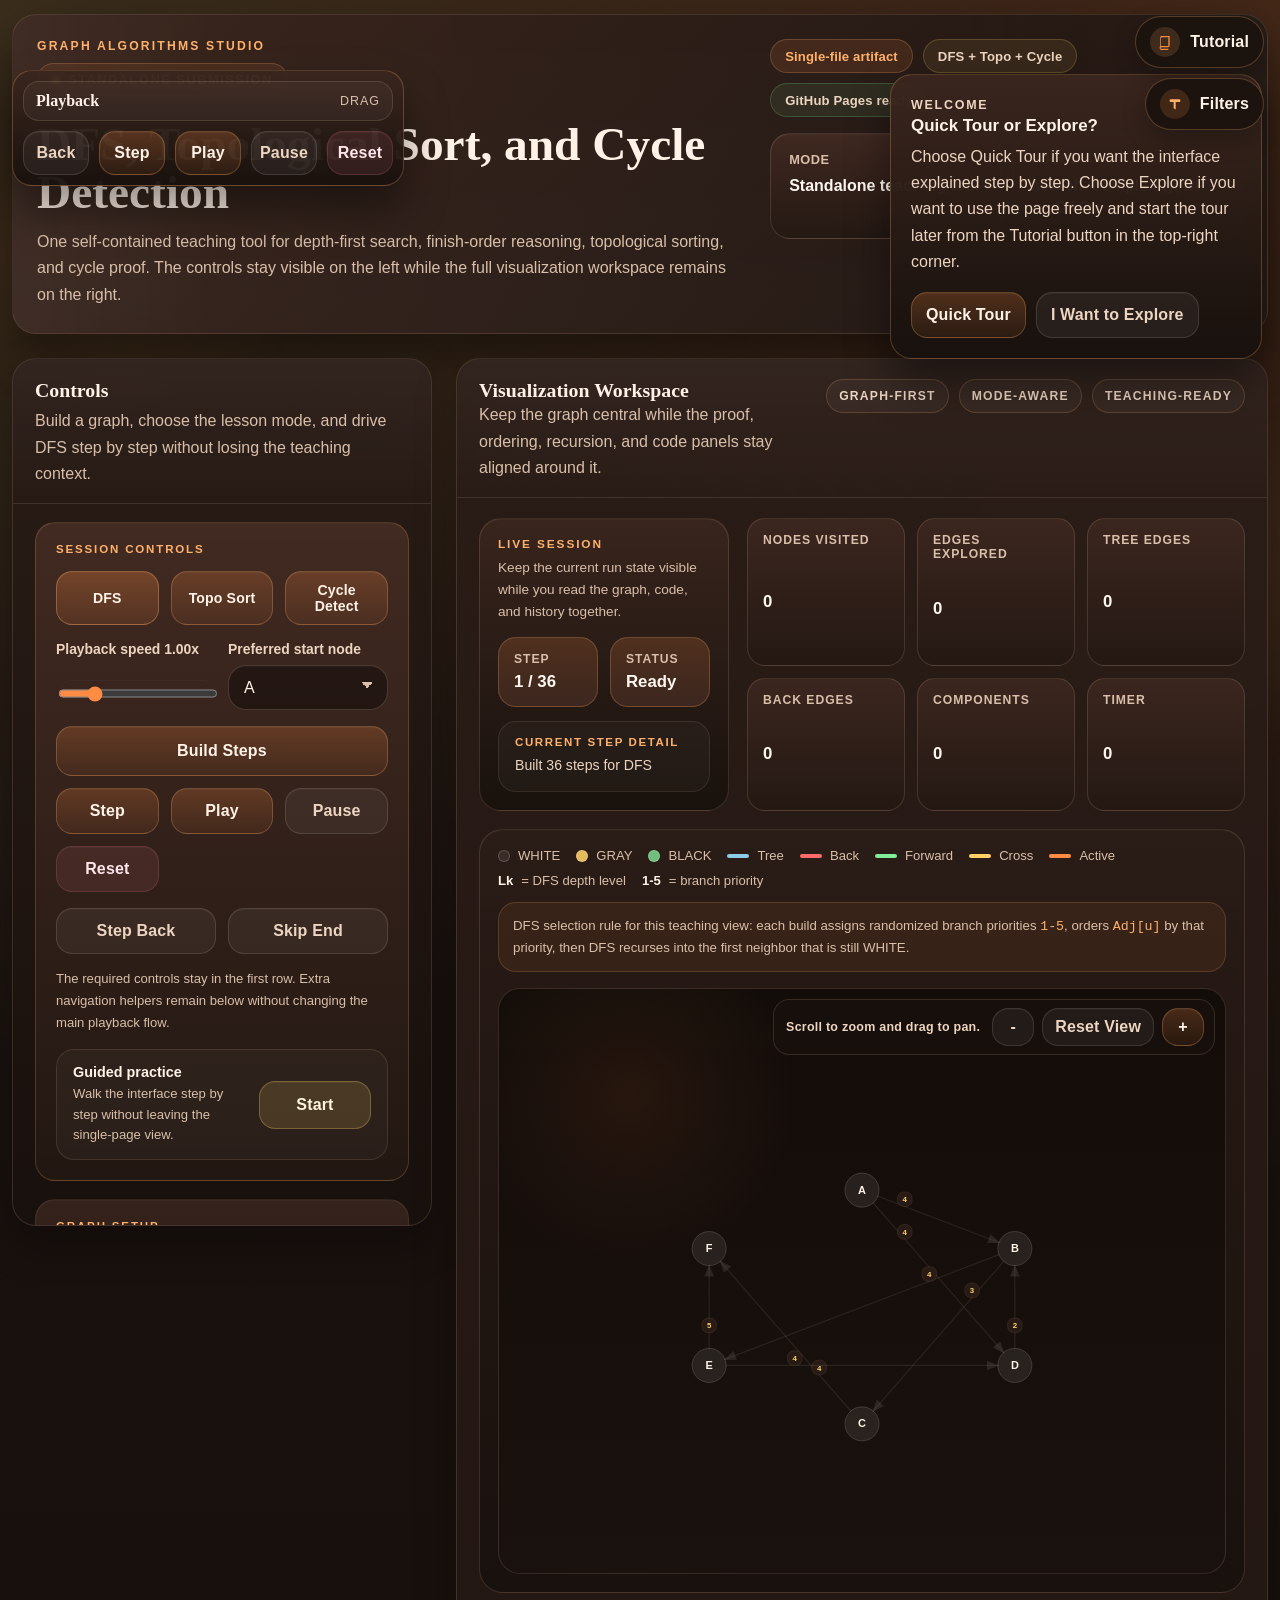
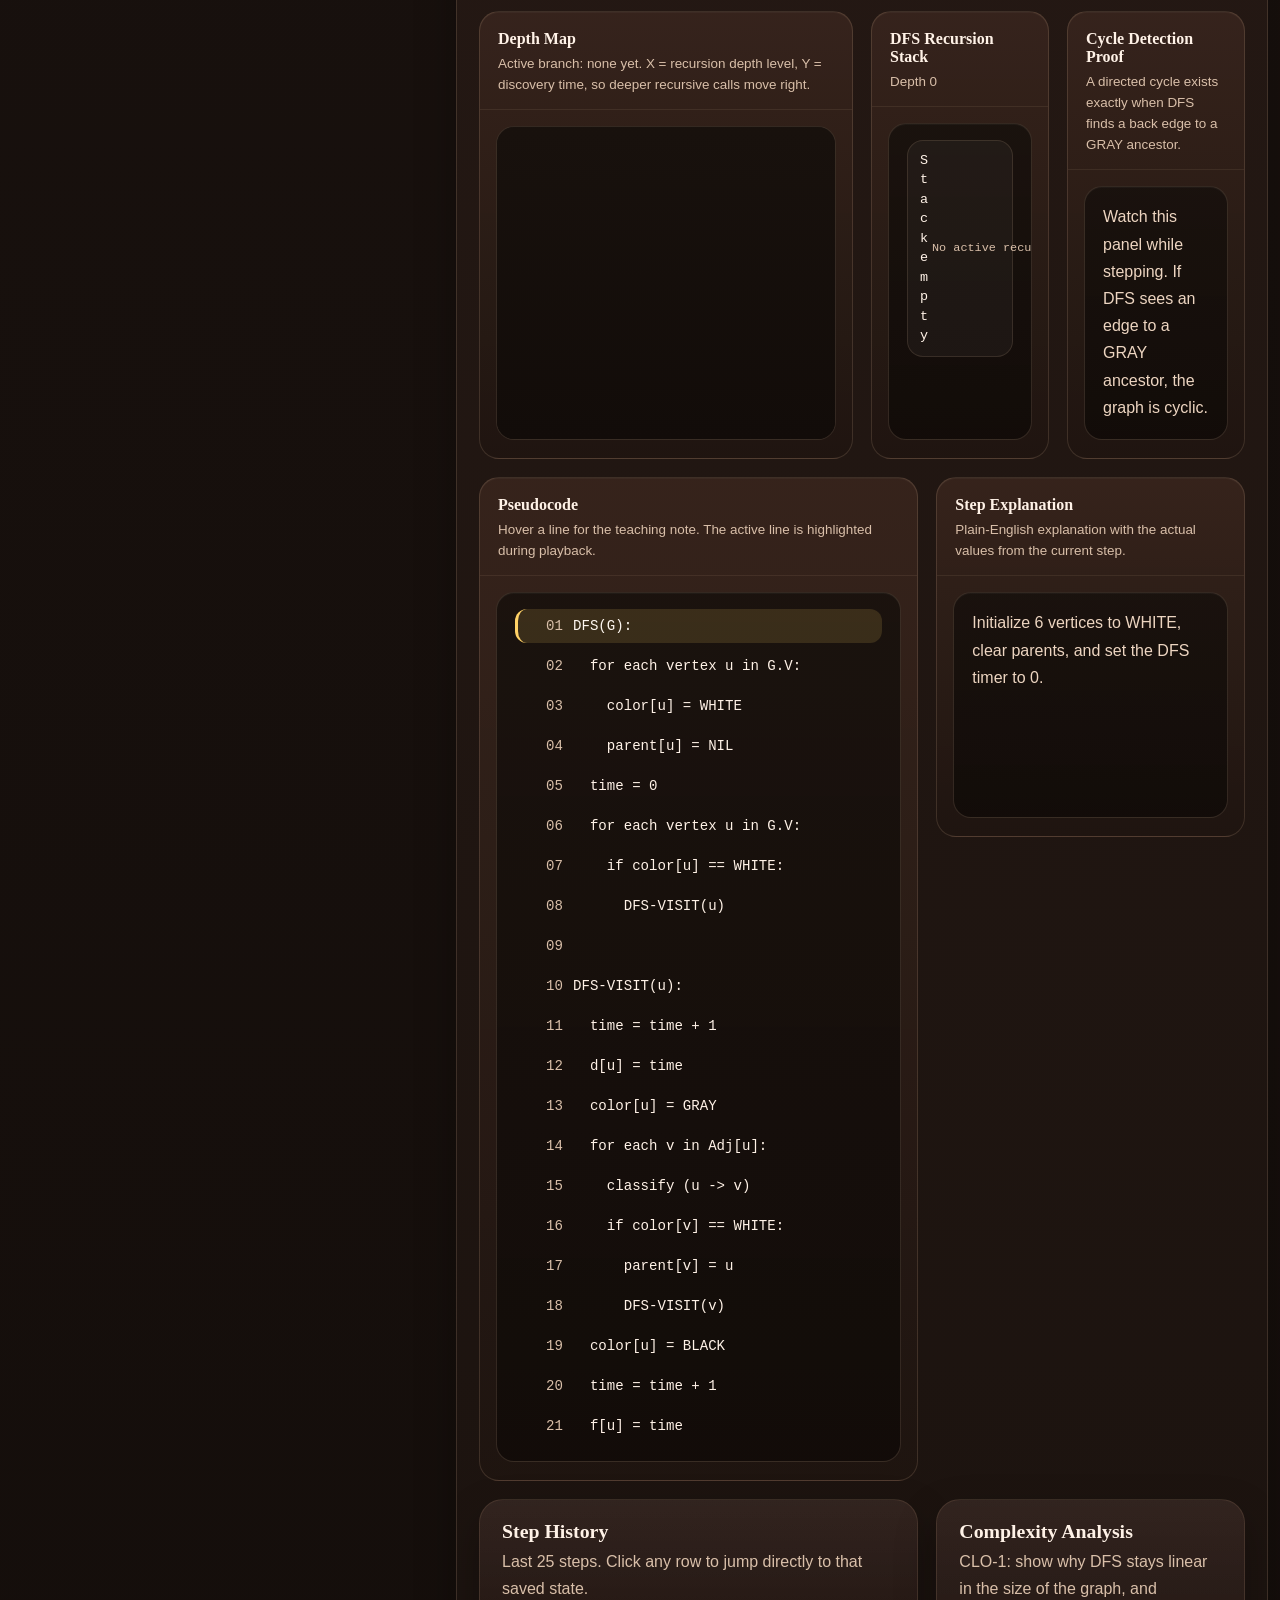
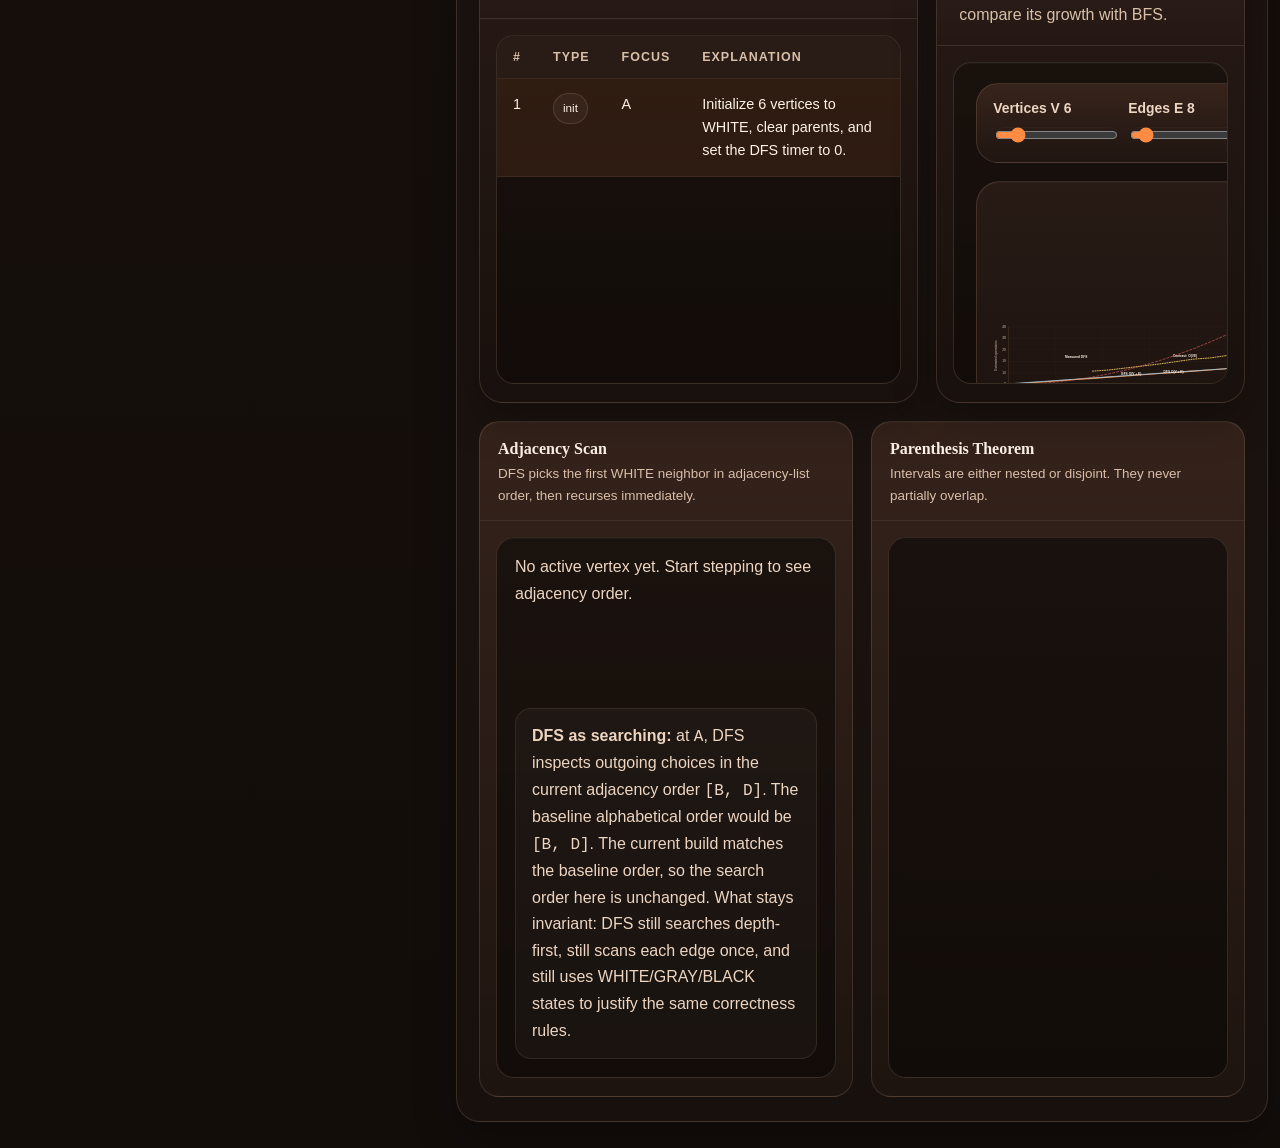
==== commit 49005ebc: "Contain concept guide content within panel" ====
--- a/index.html
+++ b/index.html
@@ -1103,11 +1103,14 @@
   display: grid;
   gap: 10px;
   max-height: min(44vh, 420px);
+  min-width: 0;
   padding-right: 4px;
   overflow-y: auto;
+  overflow-x: hidden;
 }
 
 .overview details {
+  min-width: 0;
   border: 1px solid var(--line);
   border-radius: 18px;
   background: rgba(24, 17, 13, 0.5);
@@ -1119,6 +1122,7 @@
   cursor: pointer;
   font-weight: 700;
   letter-spacing: 0.01em;
+  overflow-wrap: anywhere;
 }
 
 .overview summary::-webkit-details-marker {
@@ -1126,14 +1130,24 @@
 }
 
 .overview .detail-body {
+  min-width: 0;
   padding: 0 16px 16px;
   color: var(--muted);
   line-height: 1.7;
+  overflow-wrap: anywhere;
+  word-break: break-word;
 }
 
 .overview .detail-body p,
 .overview .detail-body ul {
   margin: 10px 0 0;
+}
+
+.overview .detail-body code,
+.overview summary code {
+  white-space: normal;
+  overflow-wrap: anywhere;
+  word-break: break-word;
 }
 
 .overview .detail-body strong {
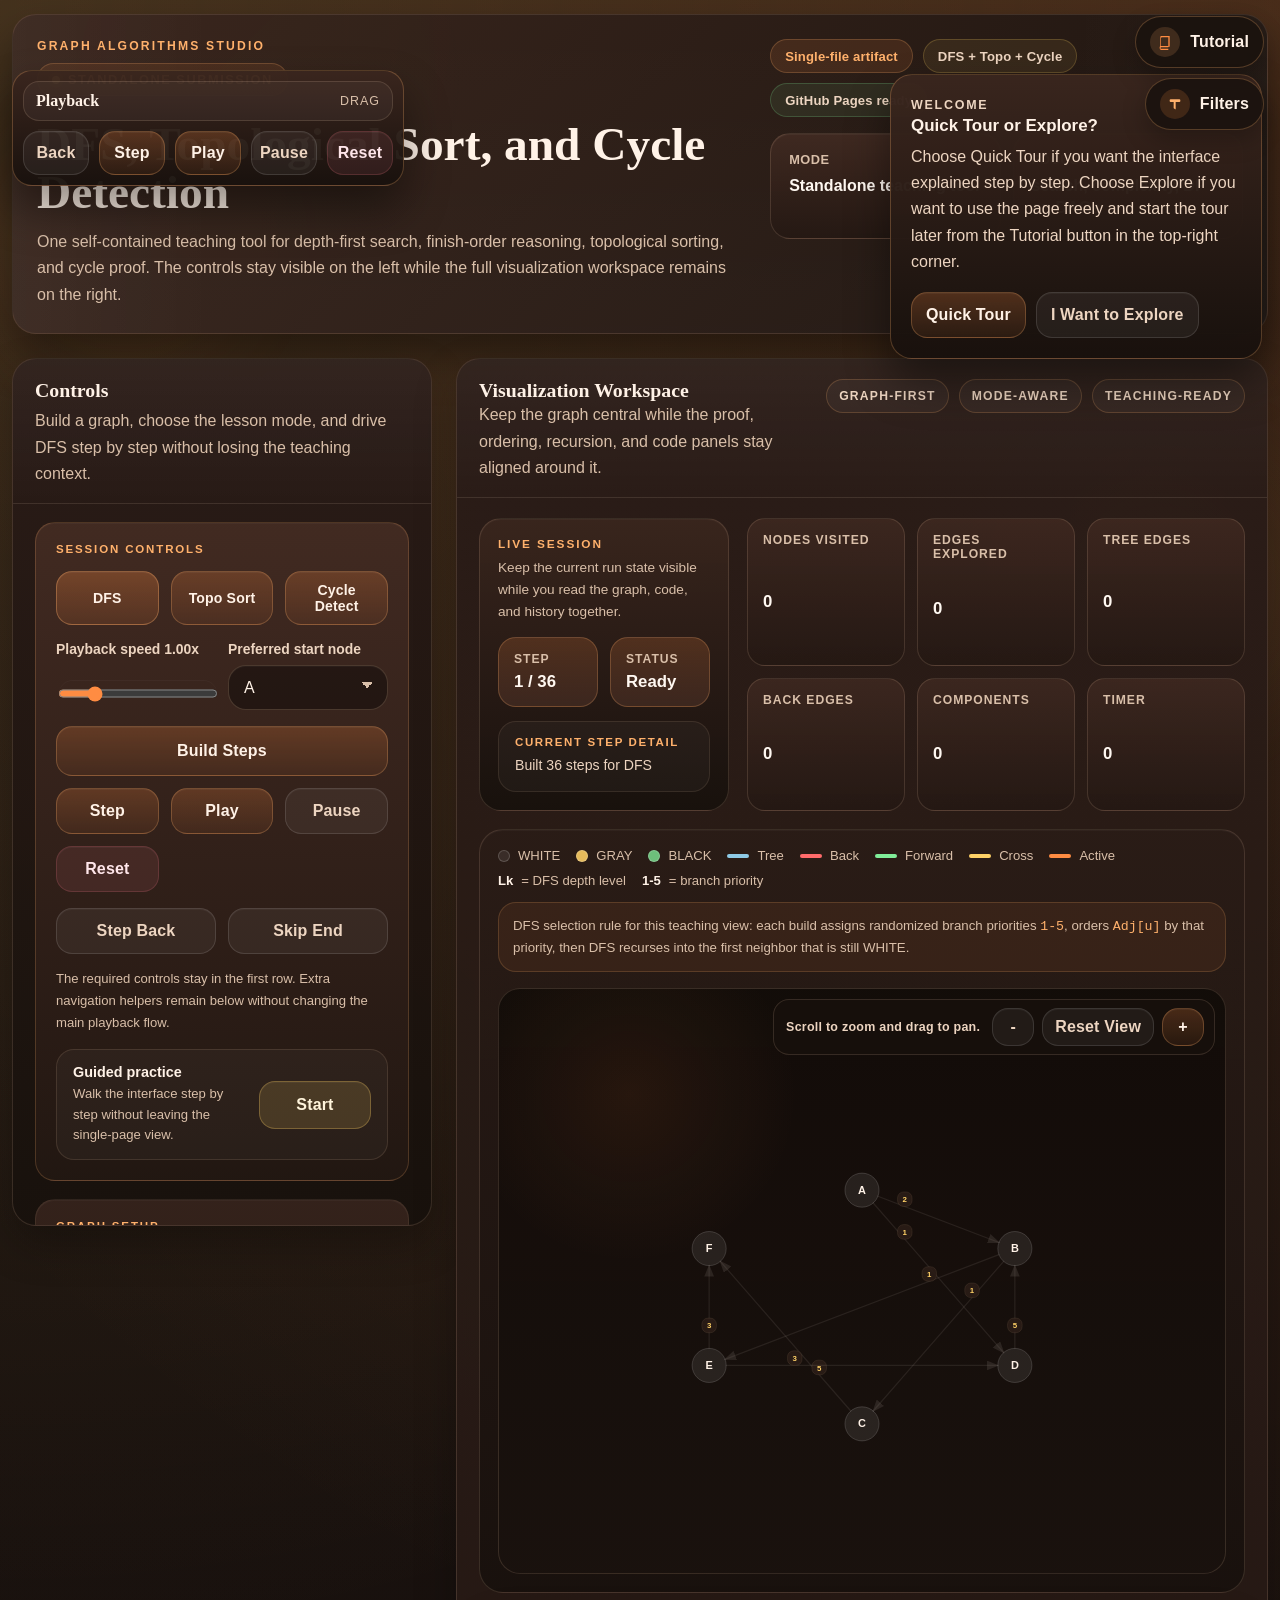
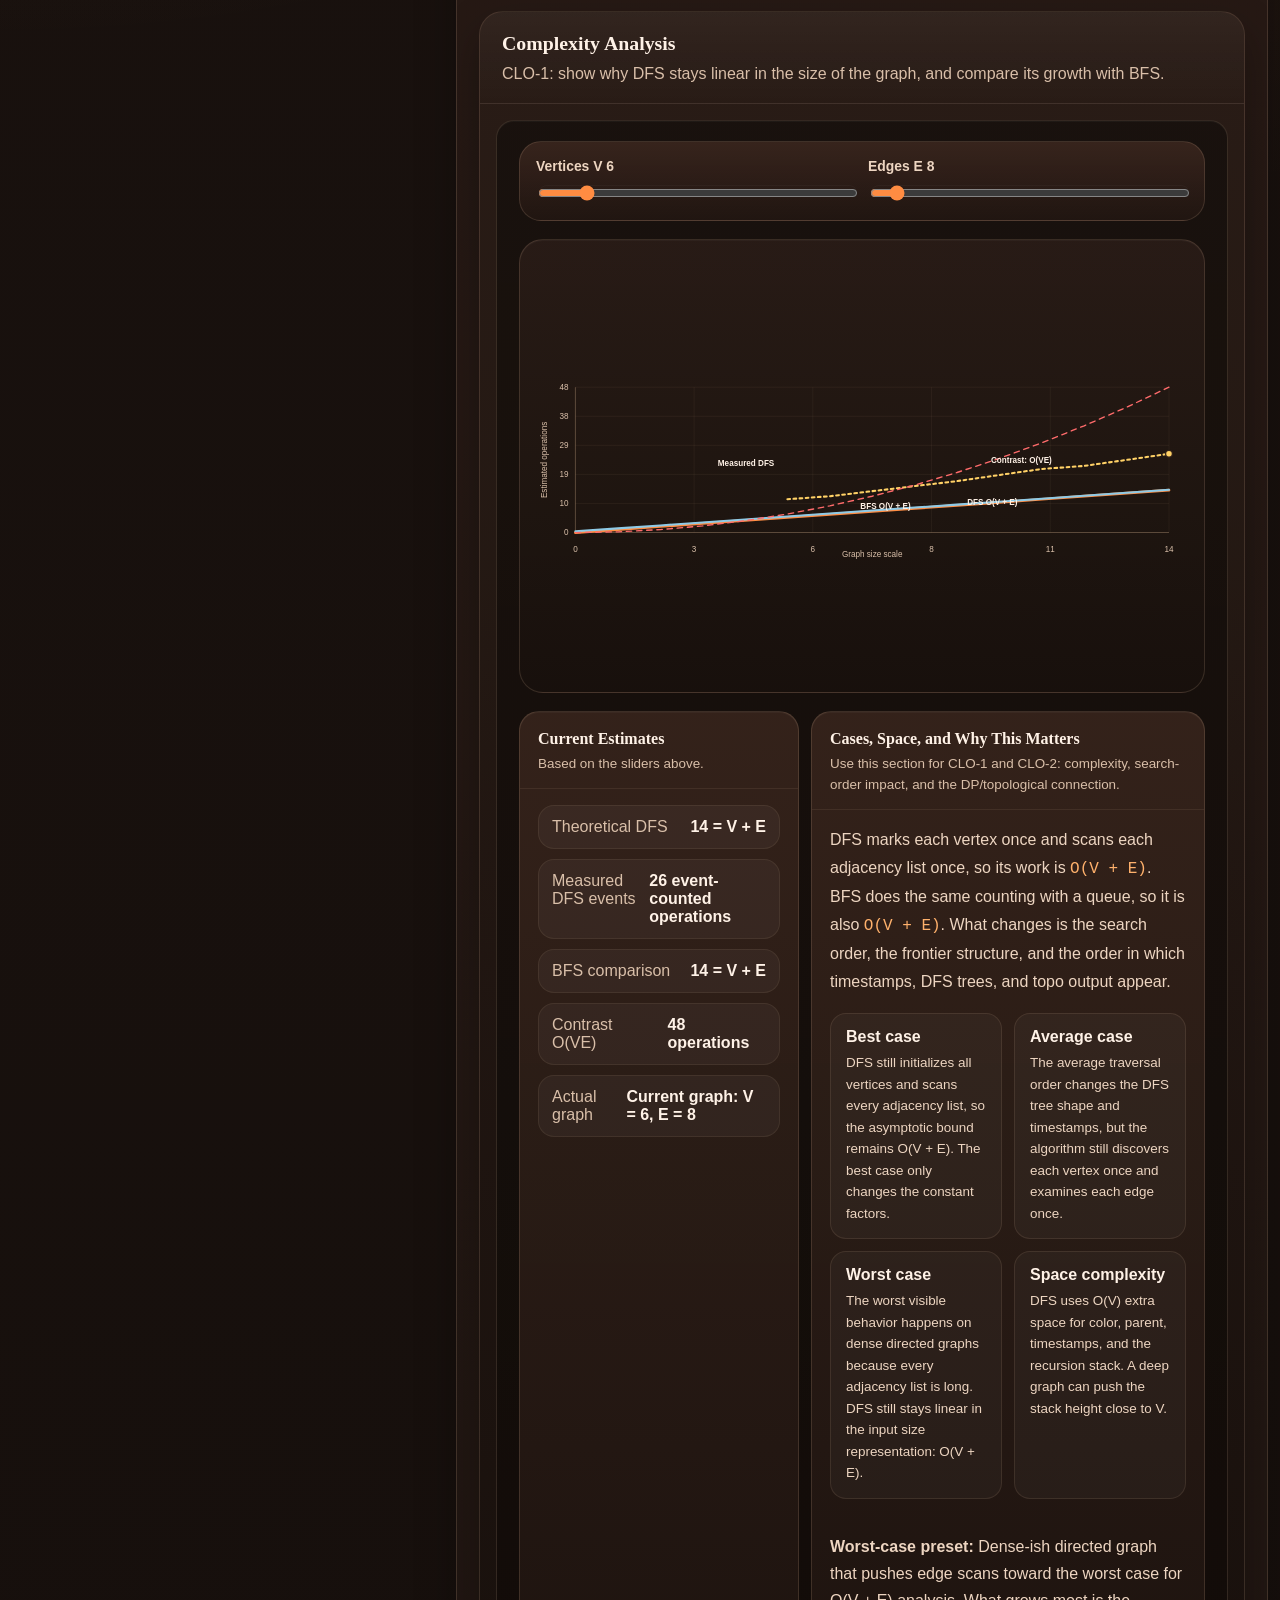
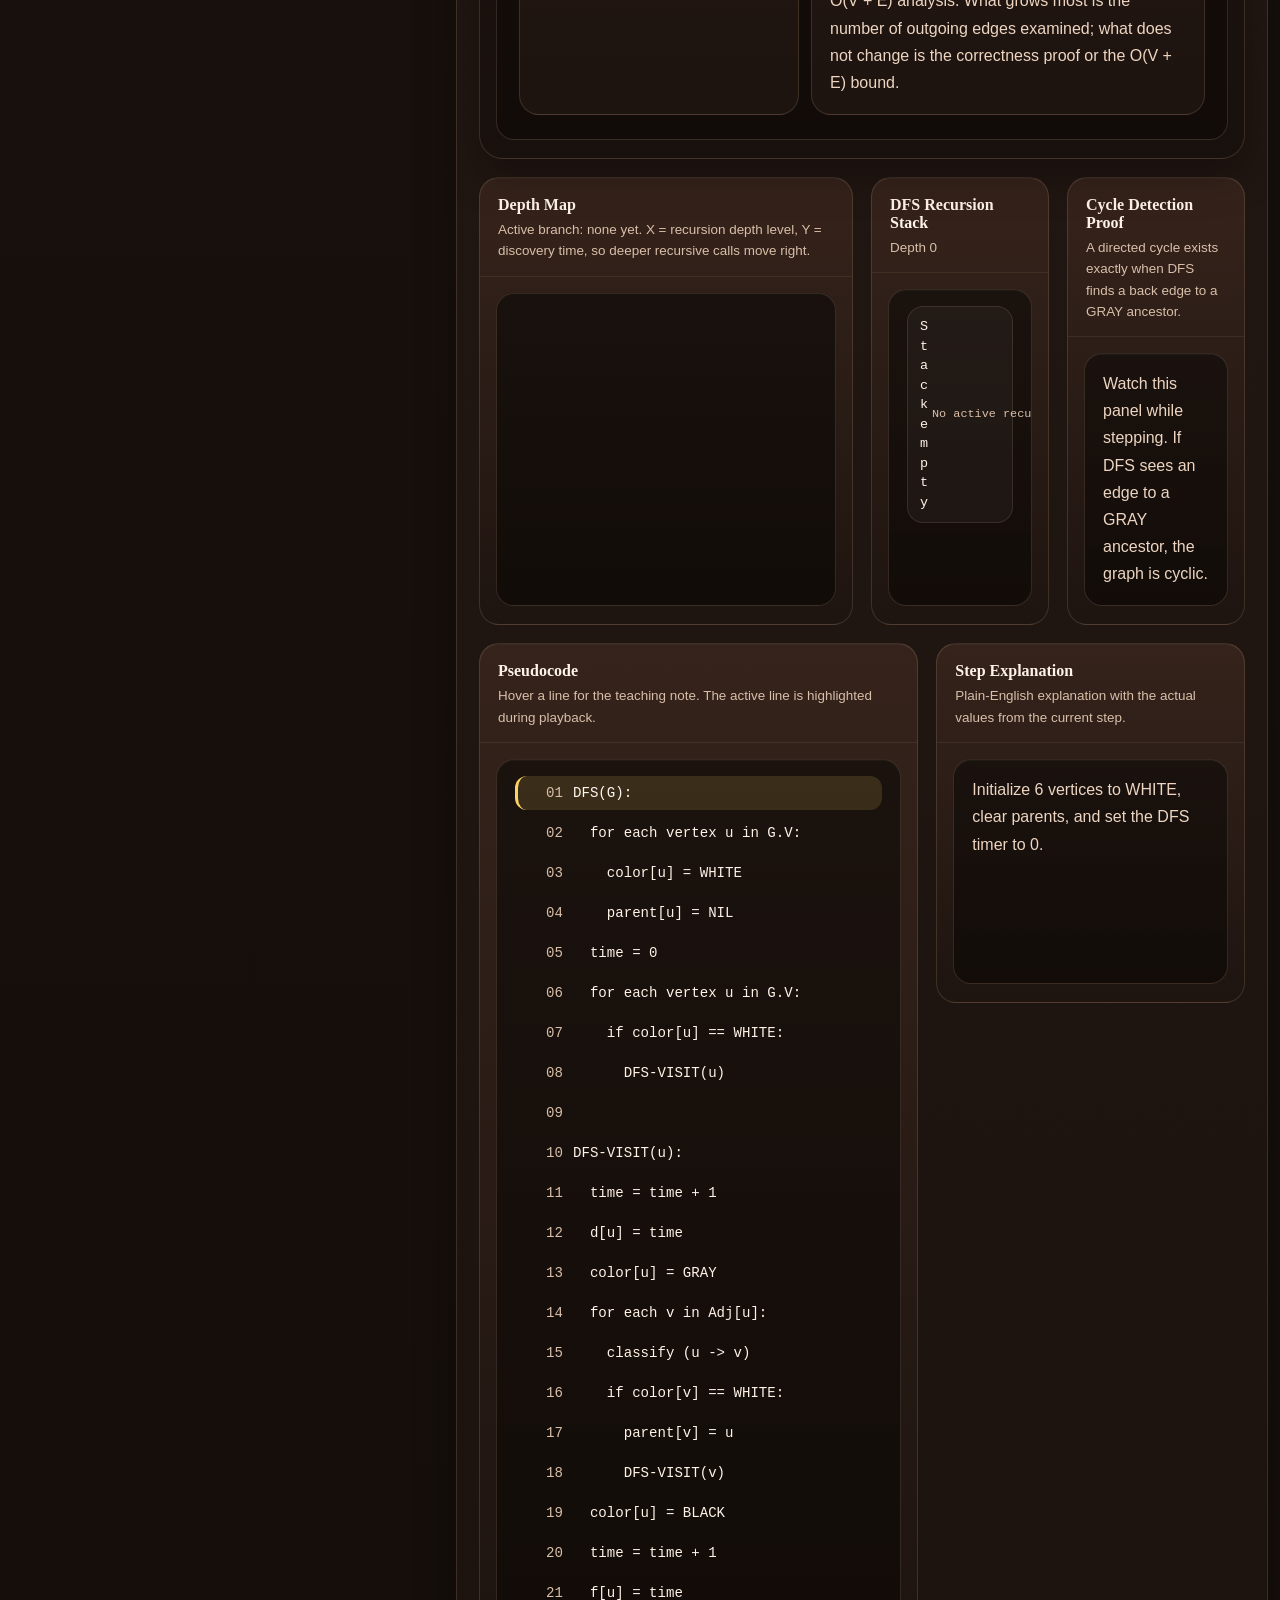
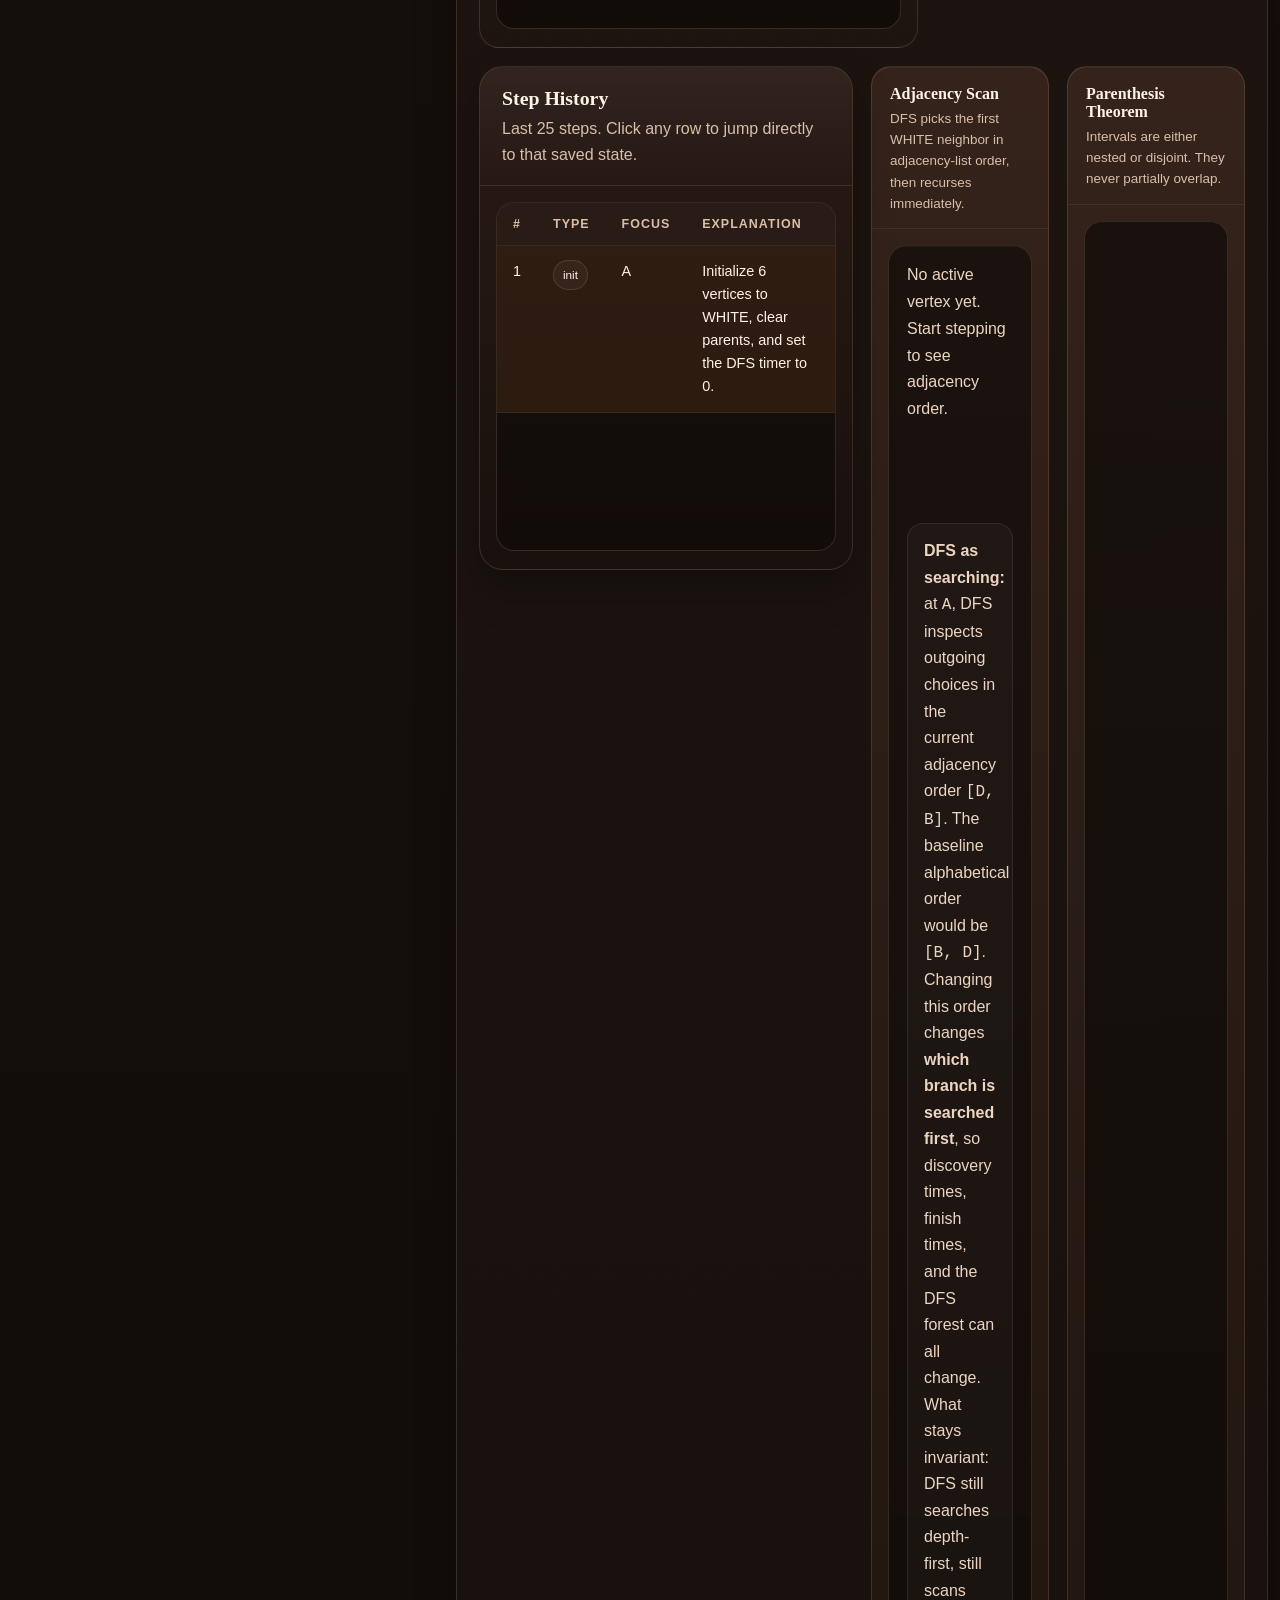
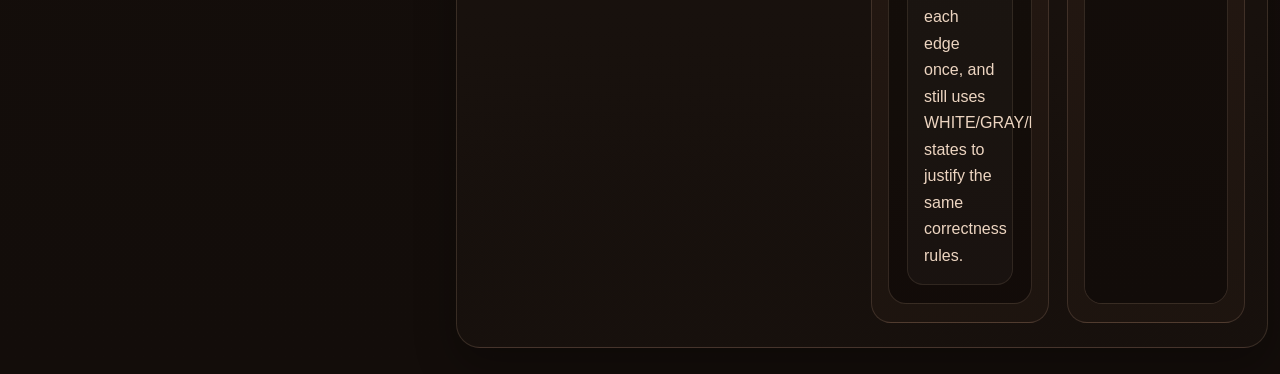
==== commit 3e3e4682: "Expand concept guide and enlarge complexity panel" ====
--- a/index.html
+++ b/index.html
@@ -1102,11 +1102,10 @@
 .overview {
   display: grid;
   gap: 10px;
-  max-height: min(44vh, 420px);
+  max-height: none;
   min-width: 0;
-  padding-right: 4px;
-  overflow-y: auto;
-  overflow-x: hidden;
+  padding-right: 0;
+  overflow: visible;
 }
 
 .overview details {
@@ -1123,6 +1122,11 @@
   font-weight: 700;
   letter-spacing: 0.01em;
   overflow-wrap: anywhere;
+}
+
+.overview details[open] summary {
+  border-bottom: 1px solid var(--line-soft);
+  background: rgba(255, 255, 255, 0.03);
 }
 
 .overview summary::-webkit-details-marker {
@@ -1141,6 +1145,14 @@
 .overview .detail-body p,
 .overview .detail-body ul {
   margin: 10px 0 0;
+}
+
+.overview .detail-body ul {
+  padding-left: 18px;
+}
+
+.overview .detail-body li + li {
+  margin-top: 6px;
 }
 
 .overview .detail-body code,
@@ -1247,10 +1259,10 @@
   grid-template-columns: repeat(12, minmax(0, 1fr));
   grid-template-areas:
     "graph graph graph graph graph graph graph graph graph graph graph graph"
+    "complexity complexity complexity complexity complexity complexity complexity complexity complexity complexity complexity complexity"
     "depth depth depth depth depth depth stack stack stack cycle cycle cycle"
     "code code code code code code code explain explain explain explain explain"
-    "history history history history history history history complexity complexity complexity complexity complexity"
-    "scan scan scan scan scan scan interval interval interval interval interval interval";
+    "history history history history history history scan scan scan interval interval interval";
   gap: 18px;
   align-items: stretch;
 }
@@ -1418,7 +1430,15 @@
 #historySection,
 #complexitySection {
   min-height: 0;
+}
+
+#historySection {
   height: clamp(500px, 56vh, 640px);
+}
+
+#complexitySection {
+  height: auto;
+  min-height: clamp(560px, 64vh, 760px);
 }
 
 .panel-frame {
@@ -1893,8 +1913,7 @@
   min-height: 0;
   align-content: start;
   grid-auto-rows: min-content;
-  overflow-y: auto;
-  overscroll-behavior: contain;
+  overflow: visible;
 }
 
 .metric-list {
@@ -2097,7 +2116,7 @@
 }
 
 #complexitySvg {
-  height: 320px;
+  height: 420px;
 }
 
 #intervalSvg,
@@ -2166,13 +2185,13 @@
   .workspace-grid {
     grid-template-areas:
       "graph"
+      "complexity"
       "depth"
       "stack"
       "cycle"
       "code"
       "explain"
       "history"
-      "complexity"
       "scan"
       "interval";
   }
@@ -3128,92 +3147,92 @@
     const blocks = {
       dfs: [
         {
-          title: "Core Idea",
+          title: "Main Concepts",
           open: true,
           body:
-            "<div class=\"detail-body\"><p><strong>Depth-first search</strong> explores as far as possible before backtracking. Every vertex moves through WHITE -> GRAY -> BLACK, and each active call stays on the recursion stack until all outgoing edges are scanned.</p></div>"
+            "<div class=\"detail-body\"><p><strong>Depth-first search</strong> explores one branch as far as possible before backtracking. Every vertex moves through <strong>WHITE -> GRAY -> BLACK</strong>, and every active GRAY vertex stays on the recursion stack until all outgoing edges have been scanned.</p><ul><li><strong>WHITE</strong> = not discovered yet</li><li><strong>GRAY</strong> = discovered and still active on the recursion stack</li><li><strong>BLACK</strong> = fully processed</li><li><strong>d[u], f[u]</strong> = discovery and finish times used for interval reasoning and edge classification</li></ul></div>"
         },
         {
-          title: "CLO-1: Complexity and Timestamps",
-          open: false,
+          title: "CLO-1 Checklist",
+          open: true,
           body:
-            "<div class=\"detail-body\"><p>DFS is <strong>O(V + E)</strong> because each vertex is discovered once and each directed edge is examined once from its adjacency list. Discovery and finish times create intervals <code>[d[u], f[u]]</code> that are either nested or disjoint. That is the parenthesis theorem.</p></div>"
+            "<div class=\"detail-body\"><p>The assignment requires you to show <strong>O(V + E)</strong>, discovery/finish intervals, and the <strong>parenthesis theorem</strong>.</p><ul><li>DFS is <strong>O(V + E)</strong> because each vertex is discovered once and each directed edge is scanned once from its adjacency list.</li><li>The interval <code>[d[u], f[u]]</code> is either nested inside an ancestor interval or disjoint from vertices in other finished branches.</li><li>Best, average, and worst visible behavior change the shape of the DFS forest, but the asymptotic bound still stays <strong>O(V + E)</strong>.</li><li>Space complexity is <strong>O(V)</strong> because DFS stores colors, parents, timestamps, and the recursion stack.</li></ul></div>"
         },
         {
-          title: "CLO-2: DFS as Searching",
-          open: false,
+          title: "CLO-2 Checklist",
+          open: true,
           body:
-            "<div class=\"detail-body\"><p>DFS is not just recursion for its own sake. It is a <strong>depth-first searching strategy</strong>: when the current node has several outgoing choices, DFS commits to one branch, keeps going deeper, and only backtracks when no WHITE neighbor remains.</p><p>Changing adjacency order can change the DFS forest, discovery/finish times, and the order in which evidence appears. What does <strong>not</strong> change is the graph itself, the reachability facts, or the proof rule that a GRAY back edge witnesses a cycle.</p></div>"
+            "<div class=\"detail-body\"><p>For this project, CLO-2 should be defended as <strong>DFS as a searching strategy</strong>.</p><ul><li>DFS commits to one outgoing choice, searches deeper, and backtracks only when no WHITE neighbor remains.</li><li>The recursion stack is the concrete record of that depth-first searching behavior.</li><li>Edge classification depends on the search state and timestamps: <strong>tree, back, forward, and cross</strong>.</li><li>Changing adjacency order can change the DFS tree, timestamps, and finish order.</li><li>What stays invariant: reachability facts, the correctness of DFS, and the rule that a GRAY back edge proves a cycle.</li></ul></div>"
         },
         {
           title: "Worked Example",
-          open: false,
+          open: true,
           body:
-            "<div class=\"detail-body\"><p>Use the <strong>CLRS 22.4</strong> preset and step through it. Watch how <code>[d[v], f[v]]</code> sits inside <code>[d[u], f[u]]</code> when <code>u</code> is an ancestor of <code>v</code>.</p></div>"
+            "<div class=\"detail-body\"><p>Use the <strong>CLRS 22.4</strong> preset and step through the run slowly.</p><ul><li>Watch the recursion stack grow and shrink.</li><li>Track <code>d[u]</code> when a vertex becomes GRAY and <code>f[u]</code> when it becomes BLACK.</li><li>Compare the interval panel with the graph panel to see why ancestor intervals contain descendant intervals.</li><li>Click old rows in Step History to revisit the exact moment a branch was chosen or an edge was classified.</li></ul></div>"
         },
         {
           title: "Common Mistakes",
-          open: false,
+          open: true,
           body:
-            "<div class=\"detail-body\"><p>Do not confuse <strong>GRAY</strong> with finished. GRAY means the node is still active on the recursion stack. Also do not assume timestamps are decoration: they are exactly what makes interval nesting and edge classification explainable.</p></div>"
+            "<div class=\"detail-body\"><ul><li>Do not confuse <strong>GRAY</strong> with finished. GRAY means the vertex is still active on the recursion stack.</li><li>Do not treat timestamps as decoration. They are what make interval nesting and edge classification explainable.</li><li>Do not assume changing adjacency order changes correctness. It changes the traversal order, not the underlying graph facts.</li></ul></div>"
         }
       ],
       topo: [
         {
-          title: "Core Idea",
+          title: "Main Concepts",
           open: true,
           body:
-            "<div class=\"detail-body\"><p><strong>Topological sort</strong> outputs vertices in reverse finish-time order. If the graph is a DAG, every edge <code>u -> v</code> goes from an earlier vertex in the ordering to a later one.</p></div>"
+            "<div class=\"detail-body\"><p><strong>Topological sort</strong> outputs vertices in reverse finish-time order. It only works on a <strong>DAG</strong>.</p><ul><li>If the graph is acyclic, every edge <code>u -> v</code> goes from an earlier vertex in the ordering to a later one.</li><li>If DFS discovers a back edge, the graph is cyclic and no valid topological order exists.</li><li>Topological order is important because it gives a dependency-safe order for later processing.</li></ul></div>"
         },
         {
-          title: "CLO-3: Dynamic Programming on DAGs",
-          open: false,
+          title: "CLO-3 Checklist",
+          open: true,
           body:
-            "<div class=\"detail-body\"><p>The explicit paradigm here is <strong>dynamic programming on a DAG</strong>. DFS gives a topological order, and that order lets the tool process each node only after every prerequisite that can improve it has already been handled. The longest-path table is not an extra factoid; it is the CLO-3 paradigm demonstration.</p></div>"
+            "<div class=\"detail-body\"><p>The assignment asks you to choose one explicit paradigm. Here the paradigm is <strong>dynamic programming on a DAG</strong>.</p><ul><li>DFS decomposes the graph and produces the topological order.</li><li>That order lets dynamic programming process each node only after every prerequisite has been handled.</li><li>The longest-path table is the paradigm demonstration: each new value is computed from already-settled earlier states.</li><li>If the graph has a cycle, the topological order disappears and this one-pass DP schedule breaks.</li></ul></div>"
         },
         {
-          title: "Important Restriction",
-          open: false,
+          title: "Why This Matters",
+          open: true,
           body:
-            "<div class=\"detail-body\"><p>Topological sort only makes sense on a DAG. If DFS discovers a back edge, the graph has a directed cycle and no valid topological order exists.</p></div>"
+            "<div class=\"detail-body\"><p>The topological order is not the final goal by itself.</p><ul><li>It is the bridge from DFS into dynamic programming.</li><li>Once prerequisites come first, later states can safely reuse earlier answers.</li><li>This is why topological sort is a design-tool, not just a list-building trick.</li></ul></div>"
         },
         {
           title: "Worked Example",
-          open: false,
+          open: true,
           body:
-            "<div class=\"detail-body\"><p>Use the <strong>DAG / Topo</strong> preset. Build the DFS order first, then read the dynamic-programming panel row by row. Notice that each best distance is computed only after the nodes that feed into it are already settled.</p></div>"
+            "<div class=\"detail-body\"><p>Use the <strong>DAG / Topo</strong> preset.</p><ul><li>Build the DFS run and let vertices finish.</li><li>Read the Topological Order strip from left to right.</li><li>Then read the DP trace table row by row to see how best distances are updated in that order.</li><li>Compare that with cycle mode to see exactly why the DP schedule fails on cyclic graphs.</li></ul></div>"
         },
         {
           title: "Common Mistakes",
-          open: false,
+          open: true,
           body:
-            "<div class=\"detail-body\"><p>A common mistake is to treat the topological order as the final goal. For CLO-3, the important point is <strong>why</strong> that order matters: it turns the DAG into a valid one-pass dynamic-programming schedule. In a cyclic graph, this schedule does not exist.</p></div>"
+            "<div class=\"detail-body\"><ul><li>Do not treat topological order as the final goal. For CLO-3, the mark is in showing how it enables dynamic programming.</li><li>Do not claim topological sort works on every directed graph. It requires a DAG.</li><li>Do not skip the counterexample: once a back edge appears, the DP-on-DAG story is no longer valid.</li></ul></div>"
         }
       ],
       cycle: [
         {
-          title: "Core Theorem",
+          title: "Main Concepts",
           open: true,
           body:
-            "<div class=\"detail-body\"><p>A directed graph contains a cycle <strong>if and only if</strong> DFS finds a back edge to a GRAY ancestor. GRAY is the key state because it means the ancestor is still on the active recursion stack.</p></div>"
+            "<div class=\"detail-body\"><p>A directed graph contains a cycle <strong>if and only if</strong> DFS finds a back edge to a GRAY ancestor.</p><ul><li><strong>GRAY</strong> is the key state because it means the ancestor is still active on the recursion stack.</li><li>The stack already contains a path from that ancestor down to the current vertex.</li><li>Adding the back edge closes the directed cycle.</li></ul></div>"
         },
         {
-          title: "Proof Sketch",
-          open: false,
+          title: "CLO-2 and CLO-3 Link",
+          open: true,
           body:
-            "<div class=\"detail-body\"><p>If DFS sees <code>u -> v</code> while <code>v</code> is GRAY, then the stack already contains a path <code>v -> ... -> u</code>. Adding <code>u -> v</code> closes a cycle. If no back edge exists, DFS never closes such a loop.</p></div>"
+            "<div class=\"detail-body\"><p>This mode ties the assignment CLOs together.</p><ul><li><strong>CLO-2:</strong> DFS is searching depth-first, so the active recursion stack tells you which ancestors are still in play.</li><li><strong>CLO-3:</strong> A back edge is the counterexample that kills the topological-order / DP-on-DAG story.</li><li>If a cycle exists, a valid DAG dynamic-programming order cannot exist.</li></ul></div>"
         },
         {
           title: "Worked Example",
-          open: false,
+          open: true,
           body:
-            "<div class=\"detail-body\"><p>Use the <strong>Has Cycle</strong> preset. When DFS reaches <code>D -> A</code>, vertex <code>A</code> is still GRAY, so the tool can show the proof path <code>A -> B -> D -> A</code>.</p></div>"
+            "<div class=\"detail-body\"><p>Use the <strong>Has Cycle</strong> preset.</p><ul><li>Step until DFS reaches <code>D -> A</code>.</li><li>Notice that <code>A</code> is still GRAY, so it is still on the active recursion stack.</li><li>The stack already contains the path <code>A -> B -> D</code>.</li><li>The edge <code>D -> A</code> closes the cycle <code>A -> B -> D -> A</code>.</li></ul></div>"
         },
         {
           title: "Common Mistakes",
-          open: false,
+          open: true,
           body:
-            "<div class=\"detail-body\"><p>Do not call every edge to an already seen vertex a cycle. A cycle proof needs a <strong>back edge to a GRAY ancestor</strong>. Forward and cross edges point to BLACK vertices and do not by themselves prove a directed cycle.</p></div>"
+            "<div class=\"detail-body\"><ul><li>Do not call every edge to an already seen vertex a cycle.</li><li>A valid cycle proof needs a <strong>back edge to a GRAY ancestor</strong>.</li><li>Forward and cross edges go to BLACK vertices and do not by themselves prove a directed cycle.</li></ul></div>"
         }
       ]
     };
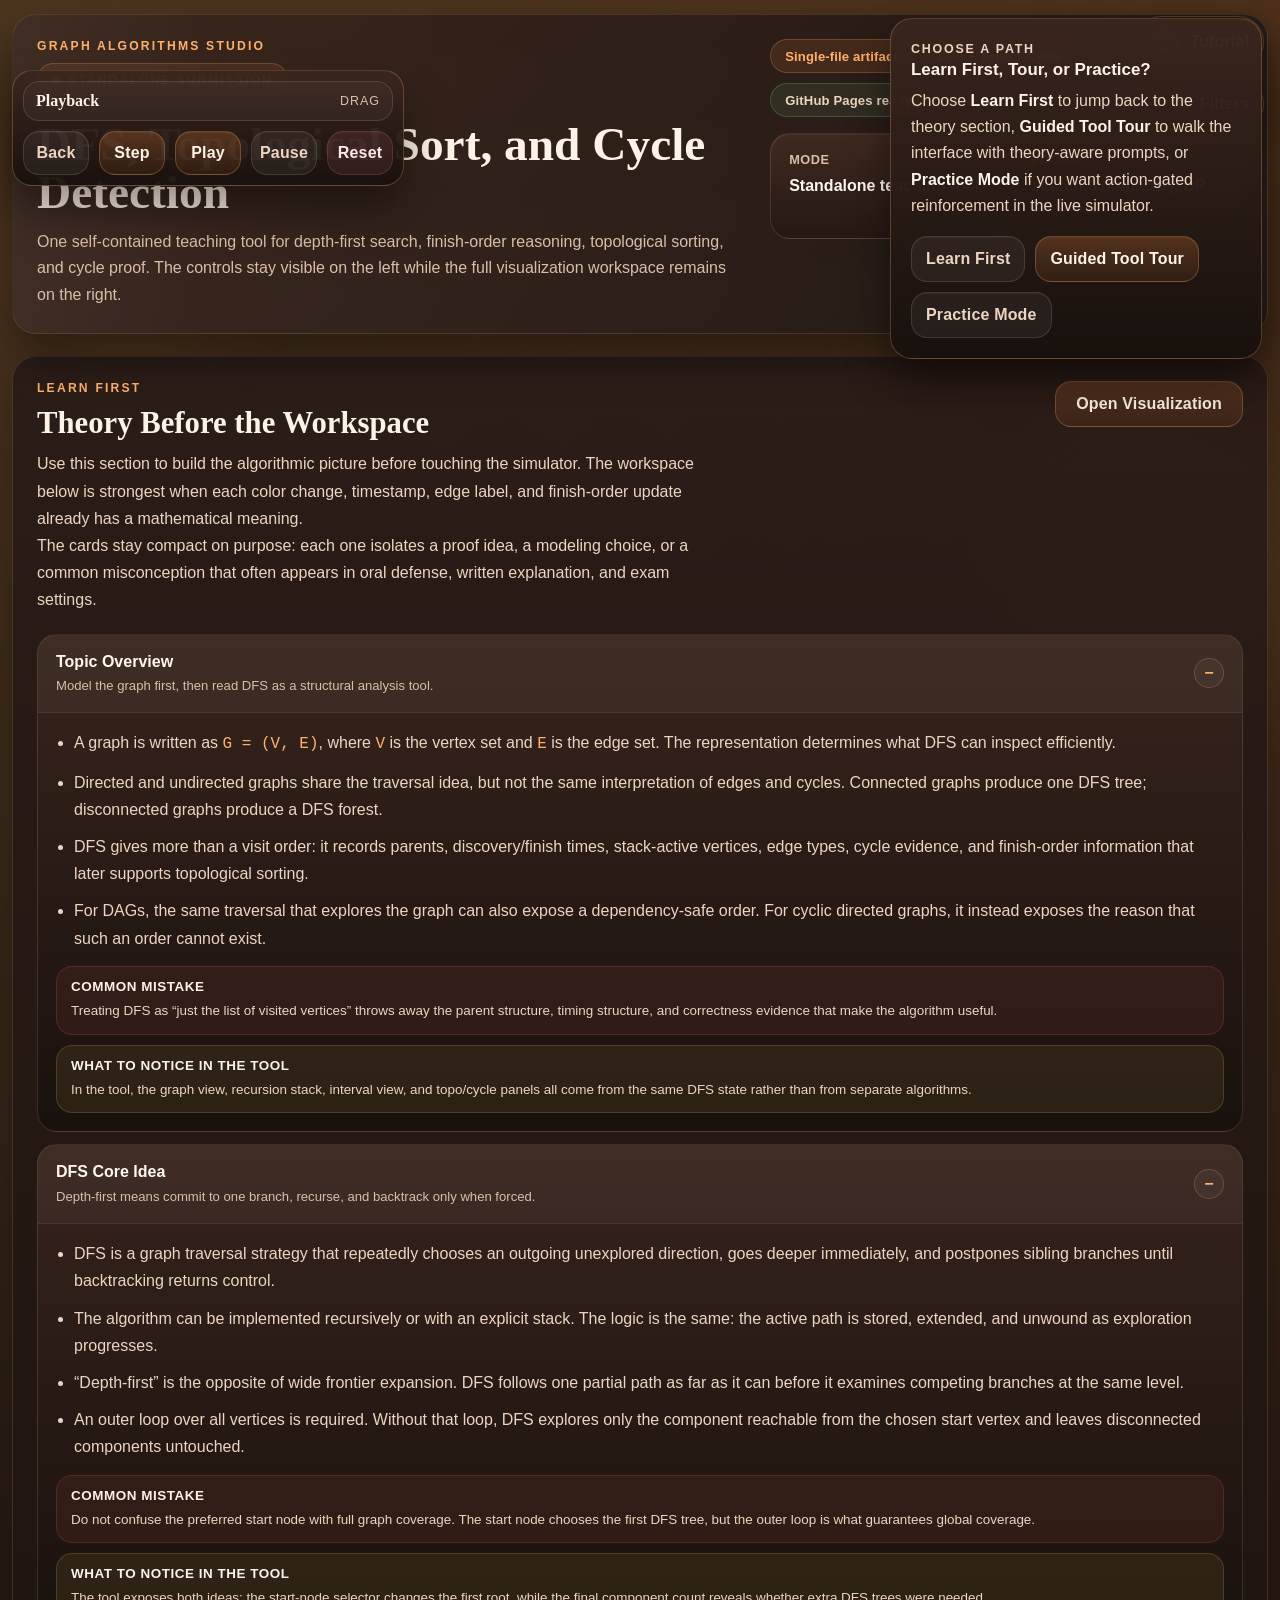
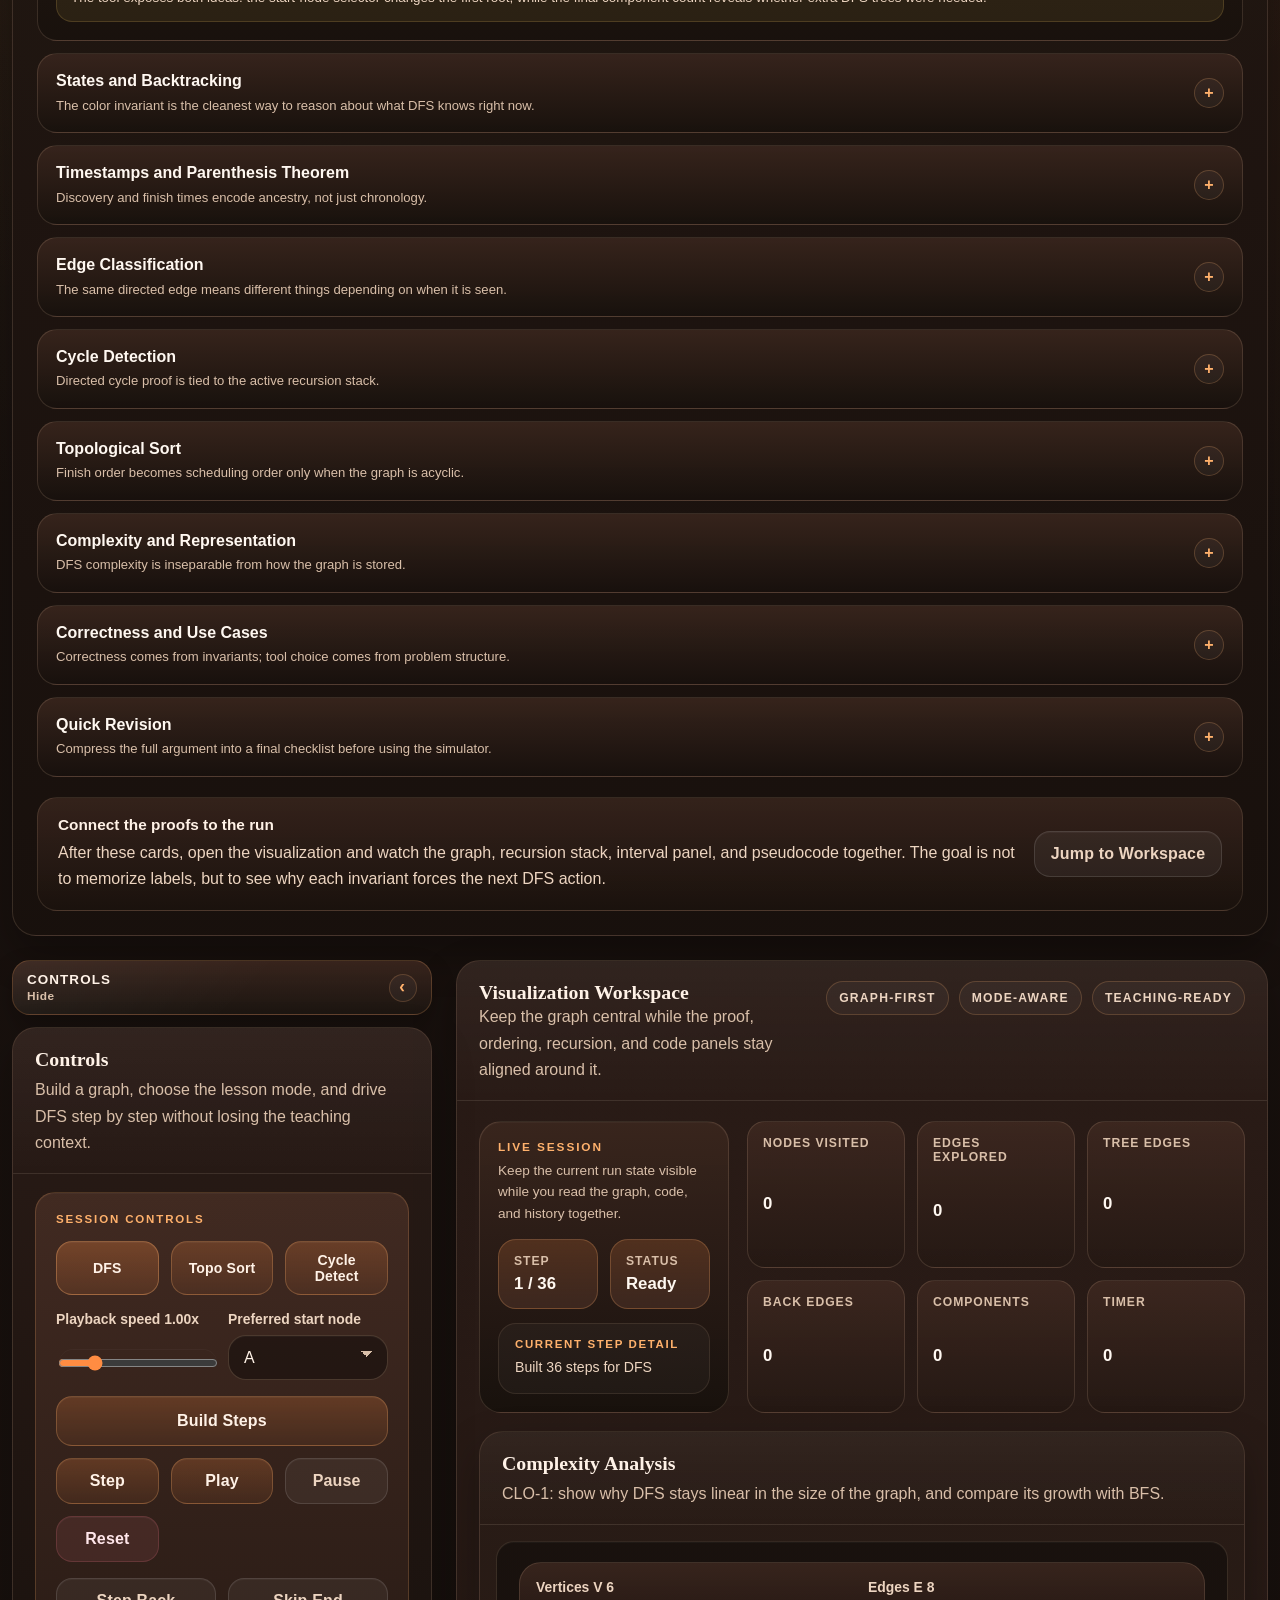
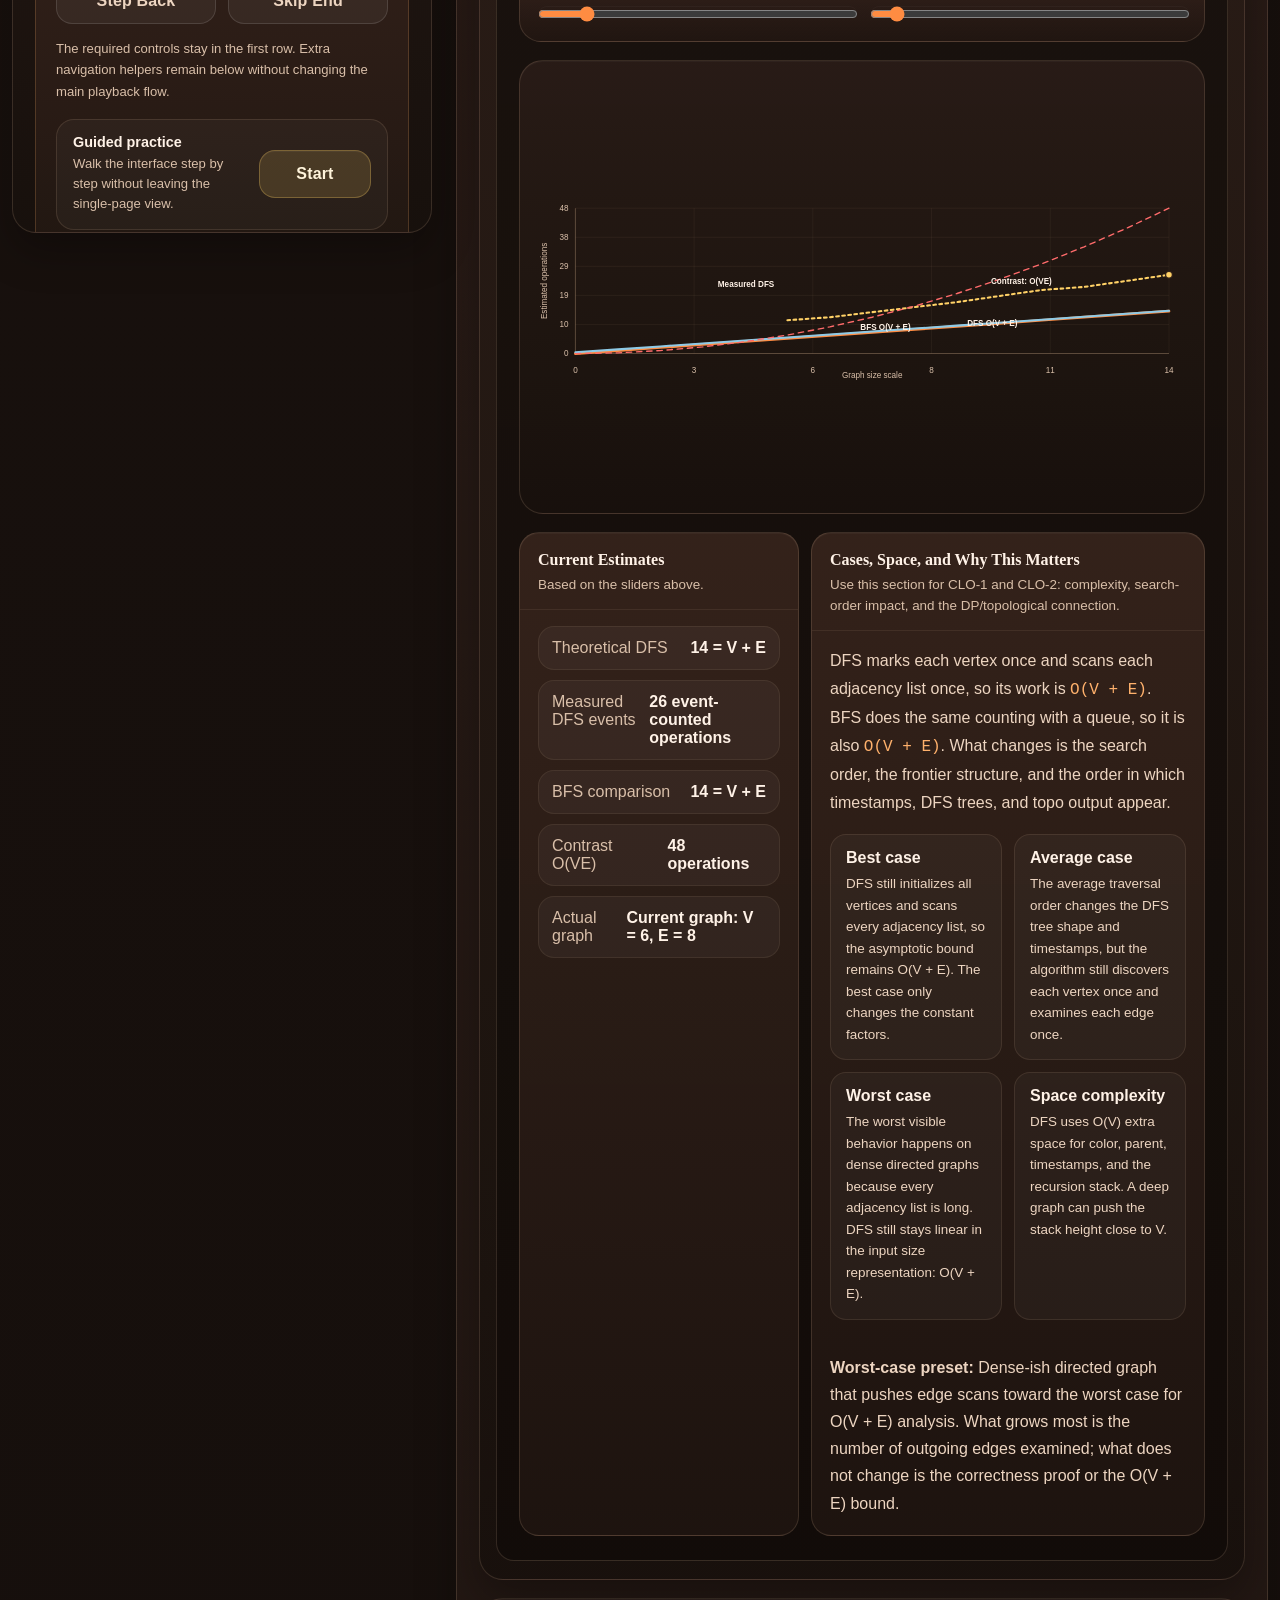
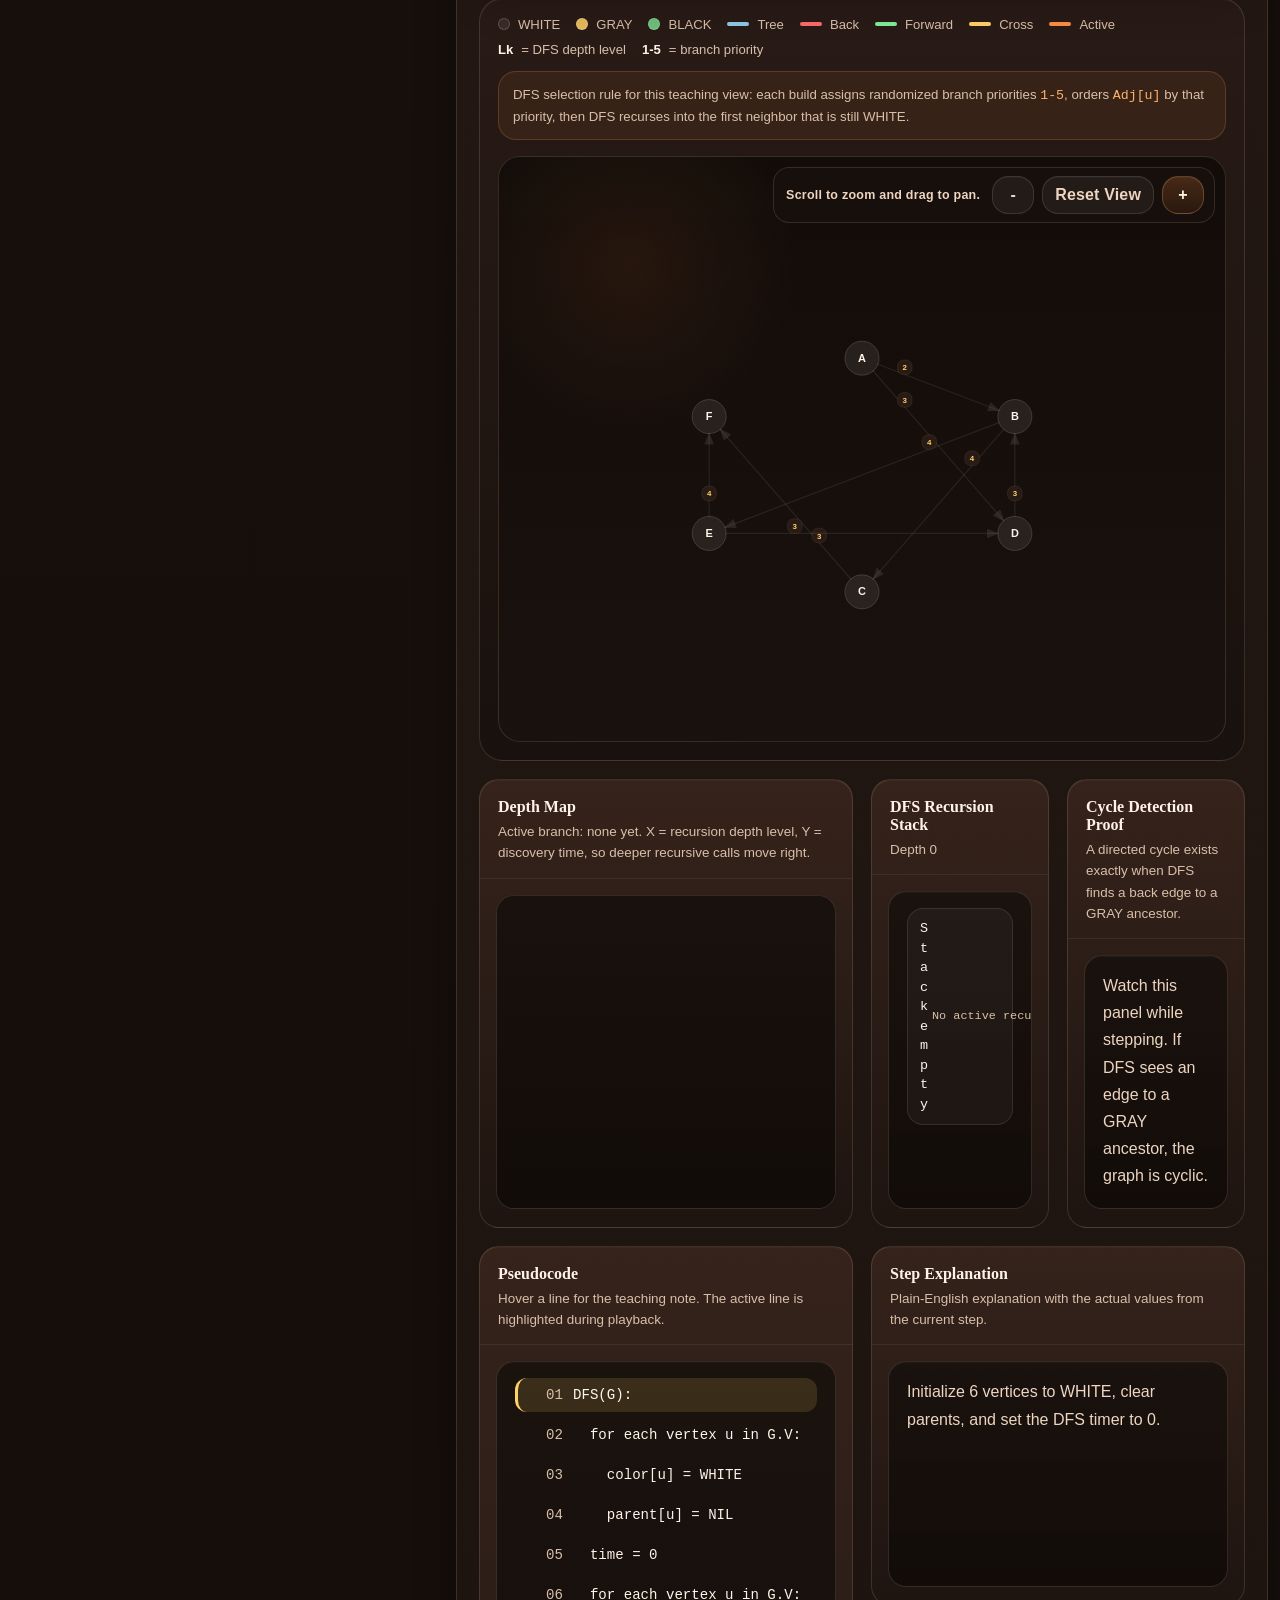
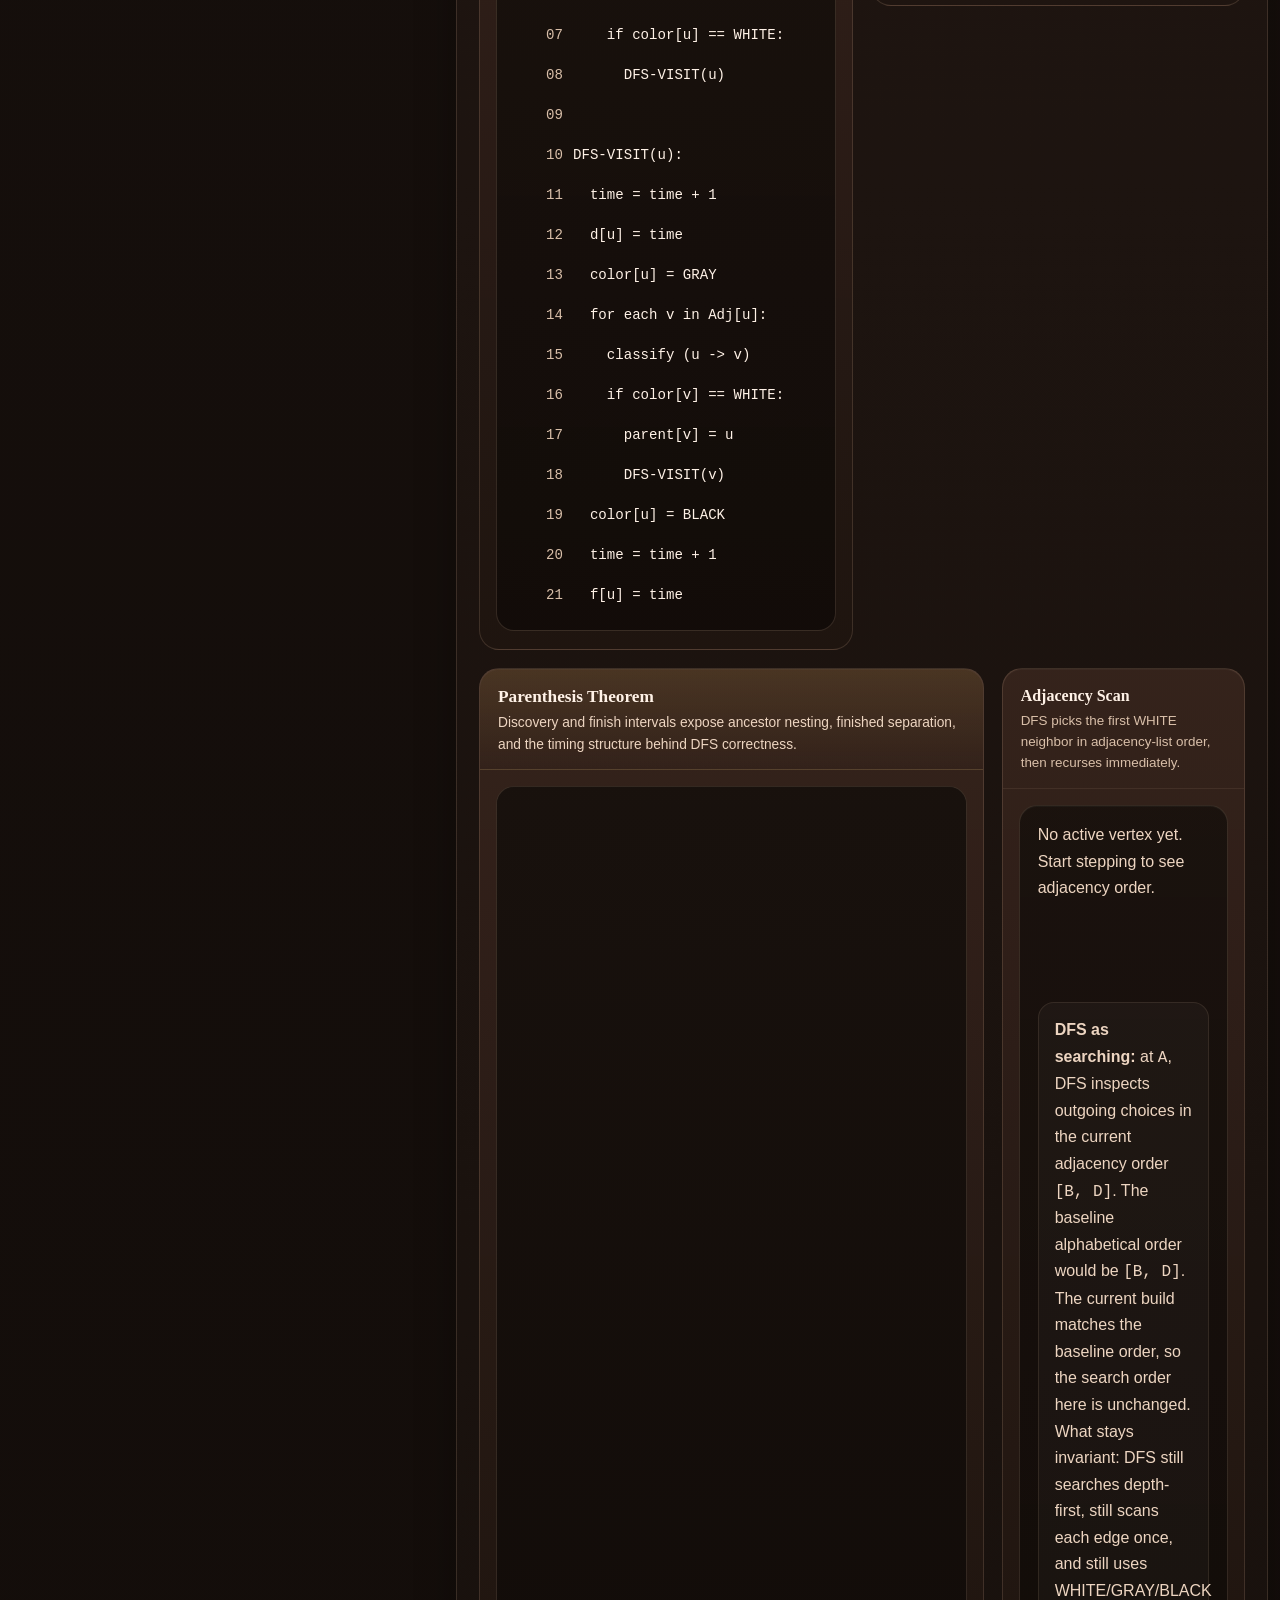
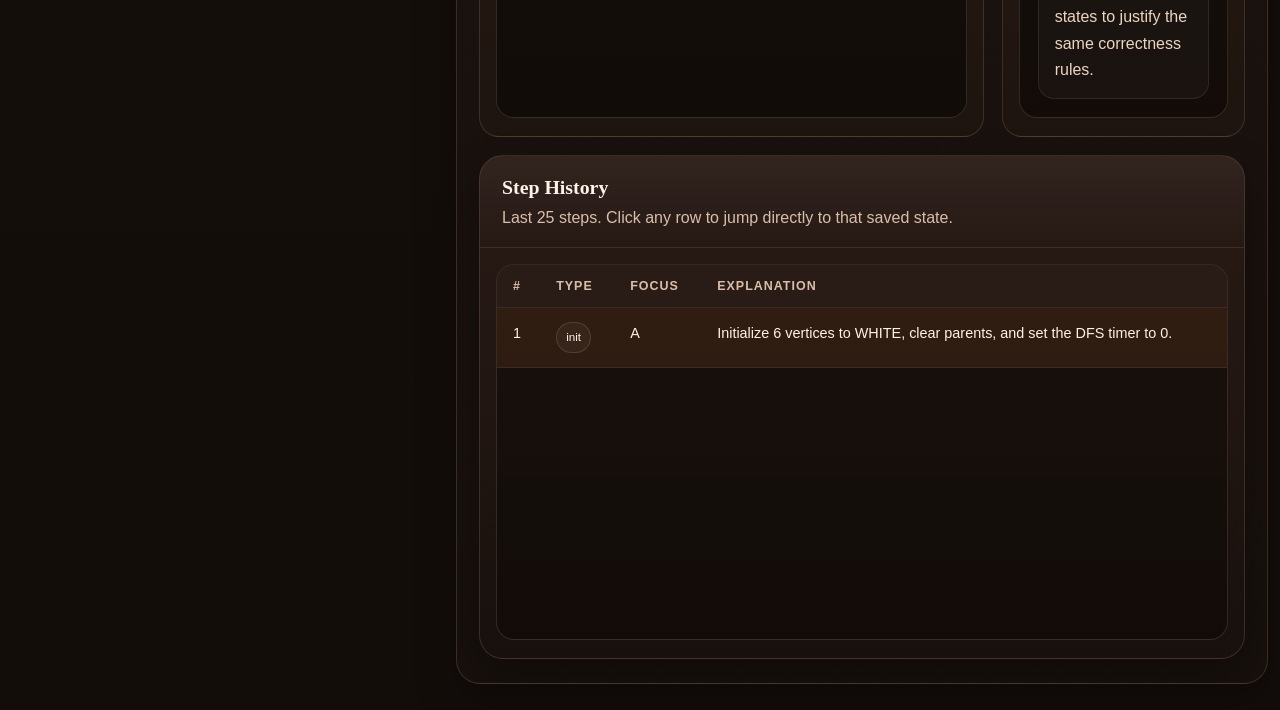
==== commit d655239f: "Add theory-first UI and improve simulator workflow" ====
--- a/index.html
+++ b/index.html
@@ -568,13 +568,248 @@
   line-height: 1.4;
 }
 
+/* Learn-first theory section */
+.theory-section {
+  margin-top: 22px;
+}
+
+.theory-shell {
+  display: grid;
+  gap: 20px;
+  padding: 24px;
+}
+
+.theory-head {
+  display: grid;
+  grid-template-columns: minmax(0, 1.2fr) auto;
+  gap: 22px;
+  align-items: start;
+}
+
+.theory-copy {
+  display: grid;
+  gap: 12px;
+}
+
+.theory-kicker {
+  margin: 0;
+  color: var(--accent-strong);
+  font-size: 0.76rem;
+  font-weight: 700;
+  letter-spacing: 0.18em;
+  text-transform: uppercase;
+}
+
+.theory-title-row {
+  display: grid;
+  gap: 10px;
+}
+
+.theory-title-row h2 {
+  margin: 0;
+  font-family: Georgia, "Times New Roman", serif;
+  font-size: clamp(1.6rem, 2.4vw, 2.25rem);
+  line-height: 1.08;
+}
+
+.theory-title-row p {
+  margin: 0;
+  color: var(--muted-strong);
+  line-height: 1.7;
+  max-width: 76ch;
+}
+
+.theory-actions,
+.theory-footer-actions {
+  display: flex;
+  flex-wrap: wrap;
+  gap: 12px;
+}
+
+.theory-actions {
+  justify-content: flex-end;
+}
+
+.theory-actions button,
+.theory-footer-actions button {
+  width: auto;
+  min-width: 188px;
+}
+
+.theory-cards {
+  display: grid;
+  gap: 12px;
+}
+
+.theory-card {
+  min-width: 0;
+  border: 1px solid var(--line);
+  border-radius: 20px;
+  background:
+    linear-gradient(180deg, rgba(58, 38, 30, 0.88), rgba(24, 17, 13, 0.9));
+  overflow: hidden;
+}
+
+.theory-card summary {
+  list-style: none;
+  display: flex;
+  align-items: center;
+  justify-content: space-between;
+  gap: 16px;
+  padding: 16px 18px;
+  cursor: pointer;
+}
+
+.theory-card summary::-webkit-details-marker {
+  display: none;
+}
+
+.theory-card summary::after {
+  content: "+";
+  flex: 0 0 auto;
+  width: 28px;
+  height: 28px;
+  display: inline-flex;
+  align-items: center;
+  justify-content: center;
+  border-radius: 50%;
+  border: 1px solid rgba(255, 177, 108, 0.22);
+  background: rgba(255, 255, 255, 0.04);
+  color: var(--accent-strong);
+  font-size: 1rem;
+  font-weight: 700;
+}
+
+.theory-card[open] summary {
+  border-bottom: 1px solid var(--line-soft);
+  background: rgba(255, 255, 255, 0.04);
+}
+
+.theory-card[open] summary::after {
+  content: "−";
+}
+
+.theory-card-title {
+  display: grid;
+  gap: 4px;
+  min-width: 0;
+}
+
+.theory-card-title strong {
+  color: var(--text-strong);
+  font-size: 1rem;
+  line-height: 1.35;
+}
+
+.theory-card-title span {
+  color: var(--muted);
+  font-size: 0.82rem;
+  line-height: 1.55;
+}
+
+.theory-card-body {
+  display: grid;
+  gap: 14px;
+  padding: 16px 18px 18px;
+}
+
+.theory-points {
+  margin: 0;
+  padding-left: 18px;
+  display: grid;
+  gap: 10px;
+  color: var(--muted-strong);
+  line-height: 1.7;
+}
+
+.theory-points li {
+  min-width: 0;
+}
+
+.theory-points code,
+.theory-note code {
+  color: var(--accent-strong);
+}
+
+.theory-note-grid {
+  display: grid;
+  gap: 10px;
+}
+
+.theory-note {
+  display: grid;
+  gap: 6px;
+  padding: 12px 14px;
+  border: 1px solid rgba(255, 213, 173, 0.1);
+  border-radius: 16px;
+  background: rgba(255, 255, 255, 0.03);
+}
+
+.theory-note strong {
+  color: var(--text);
+  font-size: 0.84rem;
+  letter-spacing: 0.04em;
+  text-transform: uppercase;
+}
+
+.theory-note p {
+  margin: 0;
+  color: var(--muted-strong);
+  line-height: 1.62;
+  font-size: 0.84rem;
+}
+
+.theory-note-mistake {
+  border-color: rgba(255, 107, 107, 0.16);
+  background: rgba(255, 107, 107, 0.08);
+}
+
+.theory-note-notice {
+  border-color: rgba(255, 209, 102, 0.16);
+  background: rgba(255, 209, 102, 0.08);
+}
+
+.theory-footer {
+  display: grid;
+  grid-template-columns: minmax(0, 1fr) auto;
+  gap: 18px;
+  align-items: center;
+  padding: 18px 20px;
+  border: 1px solid rgba(255, 213, 173, 0.12);
+  border-radius: 20px;
+  background:
+    linear-gradient(180deg, rgba(68, 44, 35, 0.64), rgba(28, 19, 14, 0.72));
+}
+
+.theory-footer-copy {
+  display: grid;
+  gap: 6px;
+}
+
+.theory-footer-copy strong {
+  color: var(--text);
+  font-size: 0.96rem;
+}
+
+.theory-footer-copy p {
+  margin: 0;
+  color: var(--muted-strong);
+  line-height: 1.65;
+}
+
 .dashboard {
+  --controls-width: minmax(392px, 420px);
   position: relative;
   display: grid;
-  grid-template-columns: minmax(392px, 420px) minmax(0, 1fr);
+  grid-template-columns: var(--controls-width) minmax(0, 1fr);
   align-items: start;
   gap: 24px;
   margin-top: 24px;
+  transition: grid-template-columns 0.28s ease, gap 0.28s ease;
+}
+
+.dashboard.controls-collapsed {
+  --controls-width: 84px;
 }
 
 .workspace {
@@ -607,26 +842,152 @@
 }
 
 .controls-dock {
-  position: relative;
-  min-width: 0;
-}
-
-.controls-tab {
-  display: none;
-}
-
-.controls-panel {
   position: sticky;
   top: 16px;
+  display: grid;
+  gap: 12px;
+  align-self: start;
+  min-width: 0;
+  min-height: 0;
+  z-index: 30;
+  transition: width 0.28s ease, transform 0.28s ease;
+}
+
+.controls-tab {
+  display: inline-flex;
+  align-items: center;
+  justify-content: space-between;
+  gap: 12px;
+  min-height: 54px;
+  padding: 11px 14px;
+  border-radius: 18px;
+  border: 1px solid rgba(255, 177, 108, 0.22);
+  background:
+    linear-gradient(180deg, rgba(58, 38, 30, 0.94), rgba(24, 17, 13, 0.94));
+  box-shadow: var(--shadow-sm);
+  color: var(--text);
+  position: relative;
+  overflow: hidden;
+}
+
+.controls-tab::after {
+  content: "";
+  position: absolute;
+  inset: 0;
+  background:
+    linear-gradient(135deg, rgba(255, 255, 255, 0.04), transparent 58%),
+    linear-gradient(180deg, transparent, rgba(255, 255, 255, 0.02));
+  pointer-events: none;
+}
+
+.controls-tab-copy {
+  display: grid;
+  gap: 2px;
+  min-width: 0;
+  text-align: left;
+}
+
+.controls-tab-label,
+.controls-tab-state {
+  position: relative;
+  z-index: 1;
+}
+
+.controls-tab-label {
+  font-size: 0.84rem;
+  font-weight: 700;
+  letter-spacing: 0.08em;
+  text-transform: uppercase;
+}
+
+.controls-tab-state {
+  color: var(--muted);
+  font-size: 0.74rem;
+  font-weight: 600;
+  letter-spacing: 0.04em;
+}
+
+.controls-tab-icon {
+  position: relative;
+  z-index: 1;
+  flex: 0 0 auto;
+  width: 28px;
+  height: 28px;
+  display: inline-flex;
+  align-items: center;
+  justify-content: center;
+  border-radius: 50%;
+  border: 1px solid rgba(255, 177, 108, 0.2);
+  background: rgba(255, 255, 255, 0.04);
+}
+
+.controls-tab-icon::before {
+  content: "›";
+  color: var(--accent-strong);
+  font-size: 1.1rem;
+  font-weight: 700;
+  line-height: 1;
+  transform: translateX(1px);
+  transition: transform 0.2s ease;
+}
+
+.controls-dock.open .controls-tab-icon::before {
+  transform: rotate(180deg) translateX(1px);
+}
+
+.controls-panel {
+  position: relative;
+  top: auto;
   width: auto;
   display: flex;
   flex-direction: column;
   min-height: 0;
-  max-height: calc(100vh - 32px);
+  max-height: calc(100vh - 94px);
   animation: none;
   transform: none;
   opacity: 1;
   pointer-events: auto;
+  transform-origin: top left;
+  transition:
+    opacity 0.24s ease,
+    transform 0.24s ease,
+    max-height 0.24s ease,
+    border-color 0.2s ease,
+    box-shadow 0.2s ease;
+}
+
+.controls-dock:not(.open) {
+  gap: 0;
+}
+
+.controls-dock:not(.open) .controls-panel {
+  max-height: 0;
+  opacity: 0;
+  pointer-events: none;
+  transform: translateX(-18px) scale(0.98);
+  overflow: hidden;
+  border-color: transparent;
+  box-shadow: none;
+}
+
+.controls-dock:not(.open) .controls-tab {
+  min-height: 144px;
+  padding: 12px 10px;
+  justify-content: center;
+}
+
+.controls-dock:not(.open) .controls-tab-copy {
+  justify-items: center;
+}
+
+.controls-dock:not(.open) .controls-tab-label {
+  writing-mode: vertical-rl;
+  transform: rotate(180deg);
+  letter-spacing: 0.14em;
+}
+
+.controls-dock:not(.open) .controls-tab-state {
+  display: none;
 }
 
 .controls-scrim {
@@ -1257,12 +1618,8 @@
 .workspace-grid {
   display: grid;
   grid-template-columns: repeat(12, minmax(0, 1fr));
-  grid-template-areas:
-    "graph graph graph graph graph graph graph graph graph graph graph graph"
-    "complexity complexity complexity complexity complexity complexity complexity complexity complexity complexity complexity complexity"
-    "depth depth depth depth depth depth stack stack stack cycle cycle cycle"
-    "code code code code code code code explain explain explain explain explain"
-    "history history history history history history scan scan scan interval interval interval";
+  grid-auto-flow: row dense;
+  grid-auto-rows: minmax(160px, auto);
   gap: 18px;
   align-items: stretch;
 }
@@ -1374,7 +1731,6 @@
 }
 
 .companion-panel {
-  grid-area: depth;
   min-width: 0;
   min-height: 0;
 }
@@ -1383,14 +1739,69 @@
   min-width: 0;
 }
 
-#stackPanel { grid-area: stack; }
-#cyclePanel { grid-area: cycle; }
-#scanPanel { grid-area: scan; }
-#intervalPanel { grid-area: interval; }
-#codePanel { grid-area: code; }
-#explainPanel { grid-area: explain; }
-#historySection { grid-area: history; }
-#complexitySection { grid-area: complexity; }
+/* Dense auto-placement keeps the workspace compact when filters hide panels */
+.graph-card {
+  order: 10;
+  grid-column: 1 / -1;
+}
+
+#complexitySection {
+  order: 20;
+  grid-column: 1 / -1;
+}
+
+#depthPanel {
+  order: 30;
+  grid-column: span 6;
+}
+
+#stackPanel {
+  order: 40;
+  grid-column: span 3;
+}
+
+#cyclePanel {
+  order: 45;
+  grid-column: span 3;
+}
+
+#codePanel {
+  order: 50;
+  grid-column: span 6;
+}
+
+#explainPanel {
+  order: 55;
+  grid-column: span 6;
+}
+
+#intervalPanel {
+  order: 60;
+  grid-column: span 8;
+}
+
+#scanPanel {
+  order: 65;
+  grid-column: span 4;
+}
+
+#historySection {
+  order: 70;
+  grid-column: 1 / -1;
+}
+
+#stackPanel.is-wide,
+#cyclePanel.is-wide {
+  grid-column: span 6;
+}
+
+#codePanel.is-wide,
+#explainPanel.is-wide,
+#scanPanel.is-wide,
+#intervalPanel.is-wide,
+#depthPanel.is-wide {
+  grid-column: 1 / -1;
+}
 
 #depthPanel,
 #stackPanel,
@@ -1439,6 +1850,25 @@
 #complexitySection {
   height: auto;
   min-height: clamp(560px, 64vh, 760px);
+}
+
+/* Promote the interval panel so the theorem visualization has enough room */
+#intervalPanel {
+  min-height: clamp(420px, 48vh, 560px);
+}
+
+#intervalPanel .subpanel-head {
+  background:
+    linear-gradient(180deg, rgba(255, 209, 102, 0.1), rgba(255, 255, 255, 0));
+}
+
+#intervalPanel .subpanel-head h3 {
+  font-size: 1.08rem;
+}
+
+#intervalPanel .subpanel-head p {
+  color: var(--muted-strong);
+  font-size: 0.86rem;
 }
 
 .panel-frame {
@@ -1975,10 +2405,15 @@
   display: none !important;
 }
 
+/* Tour stacking order:
+   1. dim masks
+   2. spotlight
+   3. highlighted target
+   4. tutorial card above all tour visuals and floating UI */
 .tour-overlay {
   position: fixed;
   inset: 0;
-  z-index: 1050;
+  z-index: 1400;
   display: none;
   pointer-events: none;
 }
@@ -1990,7 +2425,7 @@
 .tour-mask {
   position: fixed;
   background: rgba(17, 10, 7, 0.74);
-  z-index: 1050;
+  z-index: 1400;
   pointer-events: none;
 }
 
@@ -2002,7 +2437,7 @@
     0 0 0 1px rgba(255, 255, 255, 0.08),
     0 0 0 12px rgba(255, 183, 97, 0.08),
     0 20px 34px rgba(0, 0, 0, 0.38);
-  z-index: 1055;
+  z-index: 1405;
   pointer-events: none;
   display: none;
 }
@@ -2016,19 +2451,24 @@
   right: 18px;
   top: 74px;
   width: min(372px, calc(100vw - 24px));
+  max-height: min(520px, calc(100vh - 20px));
+  display: grid;
+  grid-template-rows: auto auto minmax(0, 1fr) auto;
+  gap: 0;
   padding: 20px;
   border-radius: 22px;
   border: 1px solid rgba(255, 177, 108, 0.26);
   background: linear-gradient(180deg, rgba(58, 38, 30, 0.98), rgba(24, 17, 13, 0.98));
   box-shadow: var(--shadow-lg);
   color: var(--text);
-  z-index: 1060;
+  z-index: 1420;
   pointer-events: auto;
+  overflow: hidden;
 }
 
 .tour-target-active {
   position: relative;
-  z-index: 1062;
+  z-index: 1410;
   box-shadow:
     0 0 0 2px rgba(255, 183, 97, 0.4),
     0 0 0 10px rgba(255, 183, 97, 0.08),
@@ -2054,6 +2494,17 @@
   margin: 0;
   color: var(--muted-strong);
   line-height: 1.65;
+}
+
+.tour-card p strong {
+  color: var(--text);
+}
+
+#tourBody {
+  min-height: 0;
+  overflow-y: auto;
+  padding-right: 4px;
+  overscroll-behavior: contain;
 }
 
 .tour-actions,
@@ -2127,7 +2578,7 @@
 }
 
 #intervalSvg {
-  min-height: 260px;
+  min-height: 380px;
 }
 
 #graphSvg circle,
@@ -2179,21 +2630,7 @@
 
 @media (max-width: 1220px) {
   .workspace-grid {
-    grid-template-columns: 1fr;
-  }
-
-  .workspace-grid {
-    grid-template-areas:
-      "graph"
-      "complexity"
-      "depth"
-      "stack"
-      "cycle"
-      "code"
-      "explain"
-      "history"
-      "scan"
-      "interval";
+    grid-template-columns: repeat(6, minmax(0, 1fr));
   }
 
   .workspace-summary {
@@ -2227,8 +2664,21 @@
 }
 
 @media (max-width: 980px) {
+  .theory-head,
+  .theory-footer {
+    grid-template-columns: 1fr;
+  }
+
+  .theory-actions {
+    justify-content: flex-start;
+  }
+
   .dashboard {
     grid-template-columns: 1fr;
+  }
+
+  .dashboard.controls-collapsed {
+    --controls-width: 1fr;
   }
 
   .mode-row,
@@ -2255,10 +2705,70 @@
     grid-template-columns: 1fr;
   }
 
-  .controls-panel {
+  /* Mobile and tablet drawer behavior for the controls dock */
+  .controls-dock {
     position: relative;
     top: auto;
+    width: fit-content;
+    max-width: 100%;
+    z-index: 80;
+  }
+
+  .controls-tab {
+    width: auto;
+    min-width: 156px;
+  }
+
+  .controls-dock:not(.open) .controls-tab {
+    min-height: 54px;
+    padding: 11px 14px;
+    justify-content: space-between;
+  }
+
+  .controls-dock:not(.open) .controls-tab-label {
+    writing-mode: initial;
+    transform: none;
+    letter-spacing: 0.08em;
+  }
+
+  .controls-dock:not(.open) .controls-tab-state {
+    display: inline;
+  }
+
+  .controls-panel {
     max-height: none;
+  }
+
+  .workspace-grid {
+    grid-template-columns: 1fr;
+    grid-auto-rows: auto;
+  }
+
+  .workspace-grid > * {
+    grid-column: 1 / -1 !important;
+  }
+
+  .controls-dock.open {
+    position: fixed;
+    top: 76px;
+    left: 12px;
+    bottom: 12px;
+    width: min(420px, calc(100vw - 24px));
+    max-width: calc(100vw - 24px);
+    z-index: 1185;
+  }
+
+  .controls-dock.open .controls-panel {
+    max-height: calc(100vh - 144px);
+  }
+
+  .controls-scrim.open {
+    display: block;
+    position: fixed;
+    inset: 0;
+    z-index: 1175;
+    border: 0;
+    background: rgba(17, 10, 7, 0.66);
   }
 }
 
@@ -2277,6 +2787,10 @@
     padding: 22px 20px;
   }
 
+  .theory-shell {
+    padding: 20px 18px;
+  }
+
   .hero-stats,
   .preset-grid,
   .stats-grid {
@@ -2309,6 +2823,11 @@
     width: 100%;
   }
 
+  .theory-actions button,
+  .theory-footer-actions button {
+    width: 100%;
+  }
+
   .floating-tools {
     top: 10px;
     right: 10px;
@@ -2334,6 +2853,10 @@
 
   #complexitySvg {
     height: 280px;
+  }
+
+  #intervalSvg {
+    min-height: 300px;
   }
 }
 
@@ -2425,11 +2948,42 @@
       </div>
     </header>
 
+    <!-- Learn-first theory section -->
+    <section class="panel theory-section" id="theorySection" aria-labelledby="theoryTitle">
+      <div class="theory-shell">
+        <div class="theory-head" id="theoryTourIntro">
+          <div class="theory-copy">
+            <p class="theory-kicker" id="theoryEyebrow">Learn First</p>
+            <div class="theory-title-row">
+              <h2 id="theoryTitle">Theory Before the Workspace</h2>
+              <div id="theoryIntro"></div>
+            </div>
+          </div>
+          <div class="theory-actions">
+            <button id="theoryJumpTopBtn" type="button">Open Visualization</button>
+          </div>
+        </div>
+        <div class="theory-cards" id="theoryCards"></div>
+        <div class="theory-footer">
+          <div class="theory-footer-copy">
+            <strong id="theoryFooterTitle">Connect the proofs to the run</strong>
+            <p id="theoryFooterNote"></p>
+          </div>
+          <div class="theory-footer-actions">
+            <button id="theoryJumpBottomBtn" class="secondary" type="button">Jump to Workspace</button>
+          </div>
+        </div>
+      </div>
+    </section>
+
     <main class="dashboard">
       <div class="controls-dock" id="controlsDock">
         <button id="controlsToggleBtn" class="controls-tab" type="button" aria-expanded="false" aria-controls="controlsPanel">
-          <span class="controls-tab-label">Controls</span>
-          <span class="controls-tab-state" id="controlsTabState">Open</span>
+          <span class="controls-tab-copy">
+            <span class="controls-tab-label">Controls</span>
+            <span class="controls-tab-state" id="controlsTabState">Hide</span>
+          </span>
+          <span class="controls-tab-icon" aria-hidden="true"></span>
         </button>
 
         <aside class="panel controls-panel" id="controlsPanel">
@@ -2478,7 +3032,7 @@
             </div>
           </section>
 
-          <section class="control-section control-section-input">
+          <section class="control-section control-section-input" id="graphSetupSection">
             <div class="section-label">Graph Setup</div>
             <div class="field">
               <label for="graphInput">Directed graph adjacency list</label>
@@ -2506,7 +3060,7 @@
           </section>
 
           <section class="control-section overview-section">
-            <div class="section-label">Concept Guide</div>
+            <div class="section-label">Quick Recall</div>
             <div class="overview" id="overview"></div>
           </section>
         </div>
@@ -2515,7 +3069,7 @@
 
       <button id="controlsScrim" class="controls-scrim" type="button" aria-label="Close controls panel"></button>
 
-      <section class="workspace">
+      <section class="workspace" id="interactiveWorkspace">
         <section class="panel viz-panel">
           <div class="panel-head panel-head-split">
             <div>
@@ -2692,10 +3246,10 @@
               <section class="subpanel support-card" id="intervalPanel">
                 <div class="subpanel-head">
                   <h3>Parenthesis Theorem</h3>
-                  <p>Intervals are either nested or disjoint. They never partially overlap.</p>
+                  <p>Discovery and finish intervals expose ancestor nesting, finished separation, and the timing structure behind DFS correctness.</p>
                 </div>
                 <div class="panel-frame panel-frame-tight">
-                  <svg id="intervalSvg" viewBox="0 0 420 220" preserveAspectRatio="xMidYMid meet"></svg>
+                  <svg id="intervalSvg" viewBox="0 0 760 320" preserveAspectRatio="xMidYMid meet"></svg>
                 </div>
               </section>
 
@@ -2986,58 +3540,85 @@
   tours: {
     common: [
       {
+        id: 'theory',
+        target: '#theoryTourIntro',
+        title: 'Theory Sets the Rules',
+        body: 'Use the learn-first section when you need the invariants before the animation: colors, timestamps, edge types, cycle proof, and finish-order reasoning are all defined there before the tool starts moving.',
+        theoryRef: 'Topic Overview; States and Backtracking; Timestamps and Parenthesis Theorem'
+      },
+      {
         id: 'controls',
-        target: '#graphInput',
+        target: '#graphSetupSection',
         title: 'Start With the Graph',
-        body: 'Paste a directed adjacency list here or load a preset. Every build starts from this graph text, so this is the first place to change the lesson.'
+        body: 'Paste a directed adjacency list here or load a preset. Every build starts from this graph text, so the representation and edge set you choose determine the traversal story the workspace can show.',
+        theoryRef: 'Topic Overview; Complexity and Representation'
       },
       {
         id: 'mode',
         target: '#modeRow',
         title: 'Choose the Goal',
-        body: 'The same DFS engine powers all three modes. Switch here when you want to emphasize search, topological order, or cycle proof.'
+        body: 'The same DFS engine powers all three modes. Switch here when you want to emphasize search behavior, finish-order reasoning, or explicit cycle proof.',
+        theoryRef: 'DFS Core Idea; Topological Sort; Cycle Detection'
       },
       {
         id: 'build',
         target: '#buildBtn',
         title: 'Build the Walkthrough',
-        body: 'Build creates the full sequence of DFS states. Then Step, Step Back, Play, Pause, and Skip End let you control how fast you teach it.'
+        body: 'Build creates the full DFS timeline in advance. That includes outer-loop roots, discovery events, edge scans, recursion, finish events, and any final topo or cycle conclusion.',
+        watchFor: 'The first component root, the first GRAY vertex, and the first tree edge all come from this generated sequence.',
+        theoryRef: 'DFS Core Idea; States and Backtracking'
+      },
+      {
+        id: 'graph',
+        target: '#graphSvg',
+        title: 'Read the Main Graph',
+        body: 'Nodes change WHITE, GRAY, and BLACK. The top tag shows depth level Lk. The lower labels show discovery and finish time as d/f, so the graph itself becomes a live proof surface.',
+        watchFor: 'A node turning GRAY means its call is active right now; BLACK means all outgoing edges have already been scanned.',
+        theoryRef: 'States and Backtracking; Timestamps and Parenthesis Theorem'
+      },
+      {
+        id: 'scan',
+        target: '#scanPanel',
+        title: 'Why This Branch?',
+        body: 'This panel explains the branch choice. Each build orders Adj[u], then DFS scans that list and chooses the first WHITE neighbor in that order.',
+        watchFor: 'This is where local adjacency scanning becomes visible. Across the full run, those scans account for the E term in O(V + E).',
+        theoryRef: 'DFS Core Idea; Complexity and Representation'
+      },
+      {
+        id: 'stack',
+        target: '#stackPanel',
+        title: 'Track Recursion',
+        body: 'The recursion stack shows the active branch from root to current node. If a back edge points to a GRAY node in this stack, the cycle proof becomes explicit instead of verbal.',
+        watchFor: 'GRAY means active on the stack, so this panel is the concrete version of the color invariant.',
+        theoryRef: 'States and Backtracking; Cycle Detection'
+      },
+      {
+        id: 'depth',
+        target: '#depthPanel',
+        title: 'See Depth as a Diagram',
+        body: 'This chart turns the recursive search tree into coordinates. X is depth level and Y is discovery order, so moving right means going deeper while the outer loop can still start later trees elsewhere.',
+        theoryRef: 'DFS Core Idea; Correctness and Use Cases'
+      },
+      {
+        id: 'interval',
+        target: '#intervalPanel',
+        title: 'Read the Time Intervals',
+        body: 'This promoted panel shows the parenthesis theorem directly. Discovery and finish intervals are either nested or disjoint, which is why timestamps encode ancestor structure rather than raw chronology.',
+        watchFor: 'When a vertex finishes, its interval closes. Nested intervals certify ancestry; separated intervals show finished branches.',
+        theoryRef: 'Timestamps and Parenthesis Theorem'
+      },
+      {
+        id: 'code',
+        target: '#codePanel',
+        title: 'Connect State to Pseudocode',
+        body: 'The pseudocode highlight and the explanation box are synced to the current DFS step. Use them to connect each visual event to the exact rule that justified it.',
+        theoryRef: 'Quick Revision'
       },
       {
         id: 'filters',
         target: '#topFilterBtn',
         title: 'Make the Page Readable',
-        body: 'Open the Filters menu here when you want a cleaner teaching view. The Essentials preset hides the supporting panels that are not needed for a focused walkthrough.'
-      },
-      {
-        id: 'graph',
-        target: '#graphSvg',
-        title: 'Read the Main Graph',
-        body: 'Nodes change WHITE, GRAY, and BLACK. The top tag shows depth level Lk. The lower labels show discovery and finish time as d/f.'
-      },
-      {
-        id: 'scan',
-        target: '#scanPanel',
-        title: 'Why This Branch?',
-        body: 'This panel explains the branch choice. Each build assigns randomized priorities 1 to 5, orders Adj[u] by that priority, and DFS chooses the first WHITE neighbor in that ordered list.'
-      },
-      {
-        id: 'stack',
-        target: '#stackPanel',
-        title: 'Track Recursion',
-        body: 'The recursion stack shows the active branch from root to current node. If a back edge points to a GRAY node in this stack, you have found a cycle.'
-      },
-      {
-        id: 'depth',
-        target: '#depthPanel',
-        title: 'See Depth as a Diagram',
-        body: 'This chart turns the recursive search tree into coordinates. X is depth level and Y is discovery order, so moving right means going deeper.'
-      },
-      {
-        id: 'code',
-        target: '#codePanel',
-        title: 'Connect State to Pseudocode',
-        body: 'The pseudocode highlight and the explanation box are synced to the current DFS step. Use them when students ask what the algorithm is doing right now.'
+        body: 'Open the Filters menu here when you want a cleaner teaching view. Hidden panels now repack more cleanly, so the workspace can stay focused without looking broken.'
       }
     ],
     dfs: [
@@ -3045,13 +3626,16 @@
         id: 'history',
         target: '#historySection',
         title: 'Revisit Important Moments',
-        body: 'The history table keeps recent states clickable. This is useful when you want to go back to the first tree edge or the exact moment a branch was chosen.'
+        body: 'The history table keeps recent states clickable. This is useful when you want to go back to the first tree edge, the outer-loop start of a new DFS tree, or the exact moment a branch was chosen.',
+        theoryRef: 'Edge Classification; Correctness and Use Cases'
       },
       {
         id: 'complexity',
         target: '#complexitySection',
         title: 'Close With Complexity',
-        body: 'Finish the story by showing why DFS is O(V + E): vertices are discovered once, and adjacency scans examine each edge once.'
+        body: 'Finish the story by showing why DFS is O(V + E): vertices are discovered once, and adjacency scans examine each edge once when the graph is stored as adjacency lists.',
+        watchFor: 'The slider model and measured graph note help distinguish vertex work, edge work, and representation choices.',
+        theoryRef: 'Complexity and Representation'
       }
     ],
     topo: [
@@ -3059,13 +3643,16 @@
         id: 'topo',
         target: '#topoPanel',
         title: 'Watch the Topological Order Grow',
-        body: 'Vertices are added to the front when they finish. That is why reverse finish time becomes a valid topological order on a DAG.'
+        body: 'Vertices are added to the front when they finish. That is why reverse finish time becomes a valid topological order on a DAG.',
+        watchFor: 'Finish time is doing real dependency work here: a node appears only after the DFS work below it has closed.',
+        theoryRef: 'Topological Sort; Timestamps and Parenthesis Theorem'
       },
       {
         id: 'dag',
         target: '#dagPanel',
         title: 'Connect It to Dynamic Programming',
-        body: 'This panel shows how topological order supports longest path on a DAG. Dependencies come first, so later states can reuse earlier results.'
+        body: 'This panel shows how topological order supports longest path on a DAG. Dependencies come first, so later states can reuse earlier results.',
+        theoryRef: 'Topological Sort; Correctness and Use Cases'
       }
     ],
     cycle: [
@@ -3073,7 +3660,9 @@
         id: 'cycle',
         target: '#cyclePanel',
         title: 'Use the Proof Panel',
-        body: 'When DFS sees an edge to a GRAY ancestor, this panel explains the exact cycle path using the current recursion stack.'
+        body: 'When DFS sees an edge to a GRAY ancestor, this panel explains the exact cycle path using the current recursion stack.',
+        watchFor: 'The decisive event is not “visited before”; it is a back edge to a GRAY ancestor that is still active.',
+        theoryRef: 'Cycle Detection; States and Backtracking'
       }
     ]
   },
@@ -3087,7 +3676,9 @@
         body: 'Click Build Steps now. Guided Practice waits for the real action before continuing.',
         action: 'build',
         waitingText: 'Waiting for you to click Build Steps.',
-        doneText: 'Build detected. The DFS timeline is ready.'
+        doneText: 'Build detected. The DFS timeline is ready, including outer-loop roots, edge scans, and finish events.',
+        theoryRef: 'DFS Core Idea',
+        watchFor: 'The timeline now contains the future GRAY states, tree edges, finish times, and any component changes.'
       },
       {
         id: 'practice-step',
@@ -3096,7 +3687,19 @@
         body: 'Click Step once so the tool advances to the next DFS state.',
         action: 'step',
         waitingText: 'Waiting for you to click Step.',
-        doneText: 'Step detected. You can now see how one DFS action updates the graph.'
+        doneText: 'Step detected. You can now inspect the live DFS state that just changed.',
+        theoryRef: 'States and Backtracking',
+        watchFor: 'At the start of a run, this usually reveals the first GRAY active vertex and the beginning of the first DFS tree.'
+      },
+      {
+        id: 'practice-interval',
+        target: '#intervalPanel',
+        title: 'Watch the Interval Evidence',
+        body: 'Click Step again and compare the graph with the interval panel so you can see discovery and finish structure build over time.',
+        action: 'step',
+        waitingText: 'Waiting for you to step once more.',
+        doneText: 'Second step detected. Use the interval panel to connect timestamps to ancestry instead of memorizing them as raw counters.',
+        theoryRef: 'Timestamps and Parenthesis Theorem'
       }
     ],
     dfs: [
@@ -3104,10 +3707,11 @@
         id: 'practice-filter',
         target: '#showEssentialsBtn',
         title: 'Reduce Visual Noise',
-        body: 'Click Show Essentials so the page switches into a cleaner presenter view.',
+        body: 'Click Filters in the top-right corner, then click Show Essentials in that menu so the workspace switches into a cleaner presenter view.',
         action: 'filter:essentials',
-        waitingText: 'Waiting for you to click Show Essentials.',
-        doneText: 'Essentials view applied.'
+        waitingText: 'Waiting for you to open Filters and click Show Essentials.',
+        doneText: 'Essentials view applied.',
+        theoryRef: 'Quick Revision'
       }
     ],
     topo: [
@@ -3118,7 +3722,8 @@
         body: 'Click the Topo Sort mode button.',
         action: 'mode:topo',
         waitingText: 'Waiting for you to switch to Topo Sort mode.',
-        doneText: 'Topo Sort mode detected.'
+        doneText: 'Topo Sort mode detected.',
+        theoryRef: 'Topological Sort'
       },
       {
         id: 'practice-build-topo',
@@ -3127,7 +3732,9 @@
         body: 'Click Build Steps again so the topological-order walkthrough is generated.',
         action: 'build',
         waitingText: 'Waiting for you to click Build Steps in Topo mode.',
-        doneText: 'Topo build detected.'
+        doneText: 'Topo build detected.',
+        watchFor: 'Finish events now feed the topological strip, so reverse finish order is visible as it forms.',
+        theoryRef: 'Topological Sort; Timestamps and Parenthesis Theorem'
       }
     ],
     cycle: [
@@ -3138,7 +3745,143 @@
         body: 'Click the Cycle Detect mode button.',
         action: 'mode:cycle',
         waitingText: 'Waiting for you to switch to Cycle Detect mode.',
-        doneText: 'Cycle Detect mode detected.'
+        doneText: 'Cycle Detect mode detected.',
+        theoryRef: 'Cycle Detection'
+      }
+    ]
+  },
+
+  /* Learn-first theory content for the pre-tool section */
+  theorySection: {
+    eyebrow: 'Learn First',
+    title: 'Theory Before the Workspace',
+    intro: [
+      'Use this section to build the algorithmic picture before touching the simulator. The workspace below is strongest when each color change, timestamp, edge label, and finish-order update already has a mathematical meaning.',
+      'The cards stay compact on purpose: each one isolates a proof idea, a modeling choice, or a common misconception that often appears in oral defense, written explanation, and exam settings.'
+    ],
+    footerTitle: 'Connect the proofs to the run',
+    footerNote: 'After these cards, open the visualization and watch the graph, recursion stack, interval panel, and pseudocode together. The goal is not to memorize labels, but to see why each invariant forces the next DFS action.',
+    topCtaLabel: 'Open Visualization',
+    bottomCtaLabel: 'Jump to Workspace',
+    cards: [
+      {
+        title: 'Topic Overview',
+        summary: 'Model the graph first, then read DFS as a structural analysis tool.',
+        points: [
+          'A graph is written as <code>G = (V, E)</code>, where <code>V</code> is the vertex set and <code>E</code> is the edge set. The representation determines what DFS can inspect efficiently.',
+          'Directed and undirected graphs share the traversal idea, but not the same interpretation of edges and cycles. Connected graphs produce one DFS tree; disconnected graphs produce a DFS forest.',
+          'DFS gives more than a visit order: it records parents, discovery/finish times, stack-active vertices, edge types, cycle evidence, and finish-order information that later supports topological sorting.',
+          'For DAGs, the same traversal that explores the graph can also expose a dependency-safe order. For cyclic directed graphs, it instead exposes the reason that such an order cannot exist.'
+        ],
+        mistake: 'Treating DFS as “just the list of visited vertices” throws away the parent structure, timing structure, and correctness evidence that make the algorithm useful.',
+        notice: 'In the tool, the graph view, recursion stack, interval view, and topo/cycle panels all come from the same DFS state rather than from separate algorithms.'
+      },
+      {
+        title: 'DFS Core Idea',
+        summary: 'Depth-first means commit to one branch, recurse, and backtrack only when forced.',
+        points: [
+          'DFS is a graph traversal strategy that repeatedly chooses an outgoing unexplored direction, goes deeper immediately, and postpones sibling branches until backtracking returns control.',
+          'The algorithm can be implemented recursively or with an explicit stack. The logic is the same: the active path is stored, extended, and unwound as exploration progresses.',
+          '“Depth-first” is the opposite of wide frontier expansion. DFS follows one partial path as far as it can before it examines competing branches at the same level.',
+          'An outer loop over all vertices is required. Without that loop, DFS explores only the component reachable from the chosen start vertex and leaves disconnected components untouched.'
+        ],
+        mistake: 'Do not confuse the preferred start node with full graph coverage. The start node chooses the first DFS tree, but the outer loop is what guarantees global coverage.',
+        notice: 'The tool exposes both ideas: the start-node selector changes the first root, while the final component count reveals whether extra DFS trees were needed.'
+      },
+      {
+        title: 'States and Backtracking',
+        summary: 'The color invariant is the cleanest way to reason about what DFS knows right now.',
+        points: [
+          '<strong>WHITE</strong> means the vertex has not been discovered yet. No DFS tree has claimed it, so encountering it creates a tree edge and a new recursive descent.',
+          '<strong>GRAY</strong> means discovered and still active on the recursion stack. DFS has entered the vertex, but not all outgoing edges have been processed yet.',
+          '<strong>BLACK</strong> means fully processed. Every outgoing edge has already been scanned, so the vertex can never again serve as an active ancestor.',
+          'GRAY is the key invariant because it marks exactly the vertices whose recursive calls are still open. Backtracking occurs when the current GRAY vertex has no WHITE neighbor left to recurse into.'
+        ],
+        mistake: 'GRAY does not mean “almost done”; it means “currently active.” That distinction is what makes cycle proofs and edge classification work.',
+        notice: 'Watch the graph colors and the recursion stack together: every GRAY vertex should appear on the active stack until it turns BLACK.'
+      },
+      {
+        title: 'Timestamps and Parenthesis Theorem',
+        summary: 'Discovery and finish times encode ancestry, not just chronology.',
+        points: [
+          'When DFS first enters a vertex <code>u</code>, it records the discovery time <code>d[u]</code>. When DFS finishes scanning all outgoing edges of <code>u</code>, it records the finish time <code>f[u]</code>.',
+          'The interval <code>[d[u], f[u]]</code> captures the full lifetime of the recursive call for <code>u</code>. A descendant is discovered after its ancestor and must finish before the ancestor finishes.',
+          'The parenthesis theorem states that DFS intervals are either nested or disjoint; they never partially overlap. That is why timestamps reveal ancestor-descendant structure.',
+          'Timestamps therefore encode structural information: they support interval reasoning, justify edge classifications, and explain why reverse finish order can solve topological sorting on DAGs.'
+        ],
+        mistake: 'Discovery and finish times are not decorative counters. If you remove them conceptually, you lose a precise language for arguing ancestry and finish-order properties.',
+        notice: 'The interval panel below the simulator is the direct geometric view of the parenthesis theorem.'
+      },
+      {
+        title: 'Edge Classification',
+        summary: 'The same directed edge means different things depending on when it is seen.',
+        points: [
+          'A <strong>tree edge</strong> goes to a WHITE vertex and becomes part of the DFS forest. It corresponds to first discovery through the current vertex.',
+          'A <strong>back edge</strong> goes to a GRAY ancestor that is still active on the recursion stack. In directed graphs, this is the decisive cycle witness.',
+          'A <strong>forward edge</strong> goes to a BLACK descendant that was already finished earlier, while a <strong>cross edge</strong> goes across finished branches or subtrees without an ancestor-descendant relationship.',
+          'The classification depends on traversal state and structural relationship, not on the static edge alone. The same graph can produce different non-tree classifications under different DFS orders.'
+        ],
+        mistake: 'Do not classify edges from the drawing alone. The correct label depends on the DFS state at the exact moment the edge is examined.',
+        notice: 'The history table and adjacency-scan panel are useful here because they freeze the exact moment when an edge was inspected.'
+      },
+      {
+        title: 'Cycle Detection',
+        summary: 'Directed cycle proof is tied to the active recursion stack.',
+        points: [
+          'A directed cycle exists exactly when DFS encounters a back edge to a GRAY ancestor. The recursion stack already contains a directed path from that ancestor to the current vertex.',
+          'Adding the back edge closes the loop, so the cycle is not guessed; it is witnessed by an explicit ancestor-to-descendant stack path plus one returning edge.',
+          'Not every edge to an already visited vertex proves a cycle. Edges to BLACK vertices may be forward or cross edges and do not, by themselves, certify a directed cycle.',
+          'The word that matters is <strong>GRAY</strong>. The ancestor must still be active, which means the partial path needed to close the cycle is currently open.'
+        ],
+        mistake: '“Visited before” is too weak. The proof requires “currently active on the stack,” which is why GRAY matters and BLACK does not.',
+        notice: 'In cycle mode, the proof panel explains the exact back edge and reconstructs the cycle path from the current recursion stack.'
+      },
+      {
+        title: 'Topological Sort',
+        summary: 'Finish order becomes scheduling order only when the graph is acyclic.',
+        points: [
+          'Topological sorting is defined only for a DAG. If a directed cycle exists, then at least one dependency chain loops back on itself, so no linear dependency order can satisfy all edges.',
+          'In DFS-based topological sorting, vertices are placed in reverse finish order. A vertex finishes only after all DFS work reachable from it has been resolved.',
+          'This finish-order logic respects dependencies because descendants and downstream requirements are processed before the current vertex is closed and inserted into the order.',
+          'The output is therefore not a random DFS artifact; it is the ordering induced by finish times on an acyclic dependency graph.'
+        ],
+        mistake: 'Do not claim that DFS always returns a topological order. It returns finish times for any directed graph, but those finish times define a valid topo order only on DAGs.',
+        notice: 'In topo mode, the order strip grows exactly when vertices finish, so the topological list is visibly tied to finish events.'
+      },
+      {
+        title: 'Complexity and Representation',
+        summary: 'DFS complexity is inseparable from how the graph is stored.',
+        points: [
+          'With an adjacency list, DFS runs in <code>O(V + E)</code>: initialization and vertex bookkeeping contribute the <code>O(V)</code> term, and scanning adjacency lists contributes the <code>O(E)</code> term.',
+          'Each vertex is discovered once and finished once, so the vertex-side bookkeeping is linear in the number of vertices. Each directed edge is inspected at most once from its source adjacency list.',
+          'Auxiliary space is <code>O(V)</code> for colors, parents, timestamps, and the recursion stack or explicit stack representation.',
+          'If the graph is stored as an adjacency matrix, the neighbor scan for one vertex becomes <code>O(V)</code>, so full DFS becomes <code>O(V^2)</code>. The representation changes the cost model even when the high-level algorithm stays the same.'
+        ],
+        mistake: 'Stating only “DFS is linear” is incomplete. Linear in what representation? Adjacency-list analysis and adjacency-matrix analysis are not interchangeable.',
+        notice: 'The complexity panel already contrasts vertex work and edge work; this theory card supplies the representation-level justification behind that display.'
+      },
+      {
+        title: 'Correctness and Use Cases',
+        summary: 'Correctness comes from invariants; tool choice comes from problem structure.',
+        points: [
+          'DFS is correct because every reachable WHITE neighbor is eventually explored, and no vertex is permanently skipped once it becomes eligible for discovery from an active DFS call.',
+          'The outer loop extends that guarantee from one reachable region to the entire graph, covering disconnected components and producing a full DFS forest rather than a partial traversal.',
+          'DFS is the right tool when you care about recursive structure, ancestor relationships, timestamps, cycle proofs in directed graphs, connected-component style decomposition, or topological preprocessing.',
+          'BFS is better when the main question is shortest path length in an unweighted graph, level structure, or minimum-edge-distance layering from a source. Edge cases to watch include isolated vertices, self-loops, parallel edges, disconnected graphs, and representation mismatches.'
+        ],
+        mistake: 'Do not oversell DFS as universally better. DFS and BFS solve different classes of “search” questions well, and the right choice depends on the property being measured.',
+        notice: 'This tool is strongest for structural questions: why a cycle is proved, why intervals nest, why finish order matters, and how branch choices alter the DFS forest.'
+      },
+      {
+        title: 'Quick Revision',
+        summary: 'Compress the full argument into a final checklist before using the simulator.',
+        points: [
+          'DFS in one view: initialize all vertices, start a new DFS tree from each WHITE vertex, go deep first, backtrack on exhaustion, and record discovery/finish structure as the search unfolds.',
+          'Key invariant: <strong>GRAY means active on the recursion stack</strong>. That single fact drives cycle detection, explains backtracking, and anchors edge classification.',
+          'Core formulas and facts: adjacency-list DFS is <code>O(V + E)</code>, auxiliary space is <code>O(V)</code>, intervals <code>[d[u], f[u]]</code> are nested or disjoint, and reverse finish order is a topological order only for DAGs.',
+          'Final reminder: correctness is not a memorized story about “visiting nodes.” It is a disciplined argument about states, structure, and why each invariant remains true after every DFS step.'
+        ],
+        notice: 'A good final check in the workspace is to ask, at every step: which vertices are GRAY, what interval just changed, and what fact about correctness became visible?'
       }
     ]
   },
@@ -3238,8 +3981,8 @@
     };
 
     return blocks[mode]
-      .map((block) => {
-        const openAttr = block.open ? " open" : "";
+      .map((block, index) => {
+        const openAttr = block.open && index === 0 ? " open" : "";
         return `<details${openAttr}><summary>${block.title}</summary>${block.body}</details>`;
       })
       .join("");
@@ -3372,6 +4115,16 @@
   };
 
   const dom = {
+    theorySection: document.getElementById('theorySection'),
+    theoryEyebrow: document.getElementById('theoryEyebrow'),
+    theoryTitle: document.getElementById('theoryTitle'),
+    theoryIntro: document.getElementById('theoryIntro'),
+    theoryCards: document.getElementById('theoryCards'),
+    theoryFooterTitle: document.getElementById('theoryFooterTitle'),
+    theoryFooterNote: document.getElementById('theoryFooterNote'),
+    theoryJumpTopBtn: document.getElementById('theoryJumpTopBtn'),
+    theoryJumpBottomBtn: document.getElementById('theoryJumpBottomBtn'),
+    dashboard: document.querySelector('.dashboard'),
     modeRow: document.getElementById('modeRow'),
     graphInput: document.getElementById('graphInput'),
     presetGrid: document.getElementById('presetGrid'),
@@ -3409,9 +4162,18 @@
     branchRuleNote: document.getElementById('branchRuleNote'),
     graphStage: document.getElementById('graphStage'),
     graphSvg: document.getElementById('graphSvg'),
+    workspaceGrid: document.querySelector('.workspace-grid'),
     graphZoomOutBtn: document.getElementById('graphZoomOutBtn'),
     graphZoomResetBtn: document.getElementById('graphZoomResetBtn'),
     graphZoomInBtn: document.getElementById('graphZoomInBtn'),
+    depthPanel: document.getElementById('depthPanel'),
+    stackPanel: document.getElementById('stackPanel'),
+    cyclePanel: document.getElementById('cyclePanel'),
+    scanPanel: document.getElementById('scanPanel'),
+    intervalPanel: document.getElementById('intervalPanel'),
+    codePanel: document.getElementById('codePanel'),
+    explainPanel: document.getElementById('explainPanel'),
+    historySection: document.getElementById('historySection'),
     topologyCluster: document.getElementById('topologyCluster'),
     topoPanel: document.getElementById('topoPanel'),
     topoRow: document.getElementById('topoRow'),
@@ -3449,6 +4211,7 @@
     backEdges: document.getElementById('backEdges'),
     componentCount: document.getElementById('componentCount'),
     timerValue: document.getElementById('timerValue'),
+    interactiveWorkspace: document.getElementById('interactiveWorkspace'),
     controlsDock: document.getElementById('controlsDock'),
     controlsPanel: document.getElementById('controlsPanel'),
     controlsToggleBtn: document.getElementById('controlsToggleBtn'),
@@ -3539,6 +4302,7 @@
     initializeFilters();
     initializeTour();
     loadPreset(APP_CONTENT.presets[0].id, true);
+    renderTheorySection();
     renderOverview();
     renderPseudocode();
     updateSpeedLabel();
@@ -3573,6 +4337,12 @@
   }
 
   function bindEvents() {
+    if (dom.theoryJumpTopBtn) {
+      dom.theoryJumpTopBtn.addEventListener('click', scrollTheoryToWorkspace);
+    }
+    if (dom.theoryJumpBottomBtn) {
+      dom.theoryJumpBottomBtn.addEventListener('click', scrollTheoryToWorkspace);
+    }
     dom.buildBtn.addEventListener('click', buildSteps);
     dom.stepBackBtn.addEventListener('click', stepBack);
     dom.stepBtn.addEventListener('click', stepForward);
@@ -3682,6 +4452,97 @@
     });
 
     applyFilters();
+  }
+
+  /* Render the pre-tool theory section from APP_CONTENT */
+  function renderTheorySection() {
+    if (!dom.theoryCards || !dom.theoryIntro) {
+      return;
+    }
+
+    const config = APP_CONTENT.theorySection;
+    if (dom.theoryEyebrow) {
+      dom.theoryEyebrow.textContent = config.eyebrow;
+    }
+    if (dom.theoryTitle) {
+      dom.theoryTitle.textContent = config.title;
+    }
+    if (dom.theoryFooterTitle) {
+      dom.theoryFooterTitle.textContent = config.footerTitle;
+    }
+    if (dom.theoryFooterNote) {
+      dom.theoryFooterNote.textContent = config.footerNote;
+    }
+    if (dom.theoryJumpTopBtn) {
+      dom.theoryJumpTopBtn.textContent = config.topCtaLabel;
+    }
+    if (dom.theoryJumpBottomBtn) {
+      dom.theoryJumpBottomBtn.textContent = config.bottomCtaLabel;
+    }
+
+    dom.theoryIntro.innerHTML = config.intro
+      .map((paragraph) => `<p>${paragraph}</p>`)
+      .join('');
+
+    dom.theoryCards.innerHTML = config.cards
+      .map((card, index) => {
+        const points = card.points
+          .map((point) => `<li>${point}</li>`)
+          .join('');
+        const noteParts = [];
+        if (card.mistake) {
+          noteParts.push(
+            `<div class="theory-note theory-note-mistake">` +
+            `<strong>Common Mistake</strong>` +
+            `<p>${card.mistake}</p>` +
+            `</div>`
+          );
+        }
+        if (card.notice) {
+          noteParts.push(
+            `<div class="theory-note theory-note-notice">` +
+            `<strong>What To Notice In The Tool</strong>` +
+            `<p>${card.notice}</p>` +
+            `</div>`
+          );
+        }
+        const notes = noteParts.length
+          ? `<div class="theory-note-grid">${noteParts.join('')}</div>`
+          : '';
+        const openAttr = index < 2 ? ' open' : '';
+        return (
+          `<details class="theory-card"${openAttr}>` +
+          `<summary>` +
+          `<div class="theory-card-title">` +
+          `<strong>${card.title}</strong>` +
+          `<span>${card.summary}</span>` +
+          `</div>` +
+          `</summary>` +
+          `<div class="theory-card-body">` +
+          `<ul class="theory-points">${points}</ul>` +
+          `${notes}` +
+          `</div>` +
+          `</details>`
+        );
+      })
+      .join('');
+  }
+
+  /* Smooth jump from theory into the interactive workspace */
+  function scrollTheoryToWorkspace() {
+    const target = dom.interactiveWorkspace || document.querySelector('.workspace');
+    if (!target || typeof target.scrollIntoView !== 'function') {
+      return;
+    }
+    target.scrollIntoView({ behavior: 'smooth', block: 'start' });
+  }
+
+  function scrollToTheorySection() {
+    const target = dom.theorySection;
+    if (!target || typeof target.scrollIntoView !== 'function') {
+      return;
+    }
+    target.scrollIntoView({ behavior: 'smooth', block: 'start' });
   }
 
   function initializeGraphInteraction() {
@@ -3762,23 +4623,35 @@
 
   function initializeControlsDock() {
     const stored = safeReadJSON(CONTROLS_DOCK_STORAGE_KEY);
-    const shouldOpen = !!(stored && stored.open === true);
+    const defaultOpen = !isCompactViewport();
+    const shouldOpen = stored && typeof stored.open === 'boolean'
+      ? stored.open
+      : defaultOpen;
     setControlsDockOpen(shouldOpen, false);
   }
 
+  /* Finish the existing controls dock scaffold with open/closed layout states */
   function setControlsDockOpen(open, persistState) {
     state.controlsOpen = !!open;
     if (dom.controlsDock) {
       dom.controlsDock.classList.toggle('open', state.controlsOpen);
     }
+    if (dom.dashboard) {
+      dom.dashboard.classList.toggle('controls-collapsed', !state.controlsOpen);
+    }
     if (dom.controlsScrim) {
       dom.controlsScrim.classList.toggle('open', state.controlsOpen);
     }
     if (dom.controlsToggleBtn) {
       dom.controlsToggleBtn.setAttribute('aria-expanded', state.controlsOpen ? 'true' : 'false');
+      dom.controlsToggleBtn.setAttribute(
+        'aria-label',
+        state.controlsOpen ? 'Collapse controls panel' : 'Expand controls panel'
+      );
+      dom.controlsToggleBtn.title = state.controlsOpen ? 'Collapse controls panel' : 'Expand controls panel';
     }
     if (dom.controlsTabState) {
-      dom.controlsTabState.textContent = state.controlsOpen ? 'Close' : 'Open';
+      dom.controlsTabState.textContent = state.controlsOpen ? 'Hide' : 'Show';
     }
     if (persistState !== false) {
       safeWriteJSON(CONTROLS_DOCK_STORAGE_KEY, { open: state.controlsOpen });
@@ -3809,7 +4682,42 @@
       });
     });
 
+    syncWorkspaceLayout();
     safeWriteJSON(FILTER_STORAGE_KEY, state.panelFilters);
+  }
+
+  /* Expand surviving workspace panels when filters hide their companions */
+  function syncWorkspaceLayout() {
+    const isVisible = (element) => !!(element && !element.classList.contains('is-hidden-filter'));
+
+    const codeVisible = isVisible(dom.codePanel);
+    const explainVisible = isVisible(dom.explainPanel);
+    const stackVisible = isVisible(dom.stackPanel);
+    const cycleVisible = isVisible(dom.cyclePanel);
+    const scanVisible = isVisible(dom.scanPanel);
+    const intervalVisible = isVisible(dom.intervalPanel);
+
+    if (dom.codePanel) {
+      dom.codePanel.classList.toggle('is-wide', codeVisible && !explainVisible);
+    }
+    if (dom.explainPanel) {
+      dom.explainPanel.classList.toggle('is-wide', explainVisible && !codeVisible);
+    }
+    if (dom.stackPanel) {
+      dom.stackPanel.classList.toggle('is-wide', stackVisible && !cycleVisible);
+    }
+    if (dom.cyclePanel) {
+      dom.cyclePanel.classList.toggle('is-wide', cycleVisible && !stackVisible);
+    }
+    if (dom.scanPanel) {
+      dom.scanPanel.classList.toggle('is-wide', scanVisible && !intervalVisible);
+    }
+    if (dom.intervalPanel) {
+      dom.intervalPanel.classList.toggle('is-wide', intervalVisible && !scanVisible);
+    }
+    if (dom.depthPanel) {
+      dom.depthPanel.classList.toggle('is-wide', isVisible(dom.depthPanel) && !stackVisible && !cycleVisible);
+    }
   }
 
   function initializeTour() {
@@ -3856,7 +4764,7 @@
 
     state.tour.backBtn.addEventListener('click', previousTourStep);
     state.tour.nextBtn.addEventListener('click', nextTourStep);
-    state.tour.skipBtn.addEventListener('click', stopTour);
+    state.tour.skipBtn.addEventListener('click', handleTourSkip);
     window.addEventListener('scroll', handleTourViewportChange, { passive: true });
     window.addEventListener('resize', handleTourViewportChange);
   }
@@ -3918,20 +4826,35 @@
       return;
     }
     setFilterMenuOpen(false);
+    if (state.tour.highlighted) {
+      state.tour.highlighted.classList.remove('tour-target-active');
+      state.tour.highlighted = null;
+    }
     state.tour.savedControlsOpen = state.controlsOpen;
     state.tour.active = true;
     state.tour.mode = 'welcome';
+    state.tour.steps = [];
+    state.tour.index = 0;
+    state.tour.actionSatisfied = false;
     if (document.body) {
       document.body.classList.add('tour-active');
     }
     state.tour.overlay.classList.add('open');
     clearSpotlight();
-    state.tour.counter.textContent = 'Welcome';
-    state.tour.title.textContent = 'Quick Tour or Explore?';
-    state.tour.body.textContent = 'Choose Quick Tour if you want the interface explained step by step. Choose Explore if you want to use the page freely and start the tour later from the Tutorial button in the top-right corner.';
-    state.tour.backBtn.style.display = 'none';
-    state.tour.nextBtn.textContent = 'Quick Tour';
-    state.tour.skipBtn.textContent = 'I Want to Explore';
+    state.tour.counter.textContent = 'Choose a Path';
+    state.tour.title.textContent = 'Learn First, Tour, or Practice?';
+    state.tour.body.innerHTML =
+      'Choose <strong>Learn First</strong> to jump back to the theory section, ' +
+      '<strong>Guided Tool Tour</strong> to walk the interface with theory-aware prompts, ' +
+      'or <strong>Practice Mode</strong> if you want action-gated reinforcement in the live simulator.';
+    state.tour.backBtn.style.display = '';
+    state.tour.backBtn.disabled = false;
+    state.tour.backBtn.textContent = 'Learn First';
+    state.tour.nextBtn.disabled = false;
+    state.tour.nextBtn.textContent = 'Guided Tool Tour';
+    state.tour.skipBtn.disabled = false;
+    state.tour.skipBtn.textContent = 'Practice Mode';
+    positionTourCard(null);
   }
 
   function stopTour() {
@@ -3983,8 +4906,27 @@
     renderTourStep();
   }
 
+  function handleTourSkip() {
+    if (!state.tour.active) {
+      return;
+    }
+    if (state.tour.mode === 'welcome') {
+      startPractice(false);
+      return;
+    }
+    stopTour();
+  }
+
   function previousTourStep() {
-    if (!state.tour.active || state.tour.mode !== 'tour') {
+    if (!state.tour.active) {
+      return;
+    }
+    if (state.tour.mode === 'welcome') {
+      stopTour();
+      window.setTimeout(scrollToTheorySection, 0);
+      return;
+    }
+    if (state.tour.mode !== 'tour') {
       return;
     }
     state.tour.index = Math.max(0, state.tour.index - 1);
@@ -4019,17 +4961,34 @@
     state.tour.counter.textContent = `Step ${state.tour.index + 1} of ${state.tour.steps.length}`;
     state.tour.title.textContent = step.title;
     if (state.tour.mode === 'practice' && step.action) {
-      state.tour.body.textContent = state.tour.actionSatisfied
+      const practiceText = state.tour.actionSatisfied
         ? (step.doneText || step.body)
         : `${step.body} ${step.waitingText || ''}`.trim();
+      state.tour.body.innerHTML = formatTourBody(
+        step,
+        practiceText
+      );
     } else {
-      state.tour.body.textContent = step.body;
+      state.tour.body.innerHTML = formatTourBody(step, step.body);
     }
     state.tour.backBtn.disabled = state.tour.index === 0;
     state.tour.backBtn.style.display = '';
+    state.tour.backBtn.textContent = 'Back';
     state.tour.skipBtn.textContent = 'Skip';
     state.tour.nextBtn.textContent = state.tour.index === state.tour.steps.length - 1 ? 'Done' : 'Next';
     state.tour.nextBtn.disabled = state.tour.mode === 'practice' && step.action && !state.tour.actionSatisfied;
+    positionTourCard(target);
+  }
+
+  function formatTourBody(step, primaryText) {
+    const parts = [primaryText];
+    if (step.watchFor) {
+      parts.push(`<strong>Watch live:</strong> ${step.watchFor}`);
+    }
+    if (step.theoryRef) {
+      parts.push(`<strong>Related theory:</strong> ${step.theoryRef}`);
+    }
+    return parts.join('<br><br>');
   }
 
   function ensureTargetVisible(target) {
@@ -4042,6 +5001,57 @@
     const viewportHeight = window.innerHeight || 900;
     if (rect.top < marginTop || rect.bottom > viewportHeight - marginBottom) {
       target.scrollIntoView({ block: 'center', behavior: 'auto' });
+    }
+  }
+
+  /* Keep the tutorial card in a viewport-safe position near, but not over, the target */
+  function positionTourCard(target) {
+    if (!state.tour.card) {
+      return;
+    }
+
+    const card = state.tour.card;
+    const viewportWidth = getViewportWidth();
+    const viewportHeight = getViewportHeight();
+    const margin = viewportWidth <= 760 ? 10 : 18;
+    const topSafe = viewportWidth <= 760 ? 14 : 18;
+
+    card.style.left = '';
+    card.style.right = `${margin}px`;
+    card.style.top = `${topSafe}px`;
+    card.style.bottom = 'auto';
+
+    if (!target || typeof target.getBoundingClientRect !== 'function') {
+      return;
+    }
+
+    const rect = target.getBoundingClientRect();
+    const cardRect = card.getBoundingClientRect();
+    const cardWidth = cardRect.width || Math.min(372, viewportWidth - margin * 2);
+    const cardHeight = cardRect.height || 260;
+    const spaceRight = viewportWidth - rect.right - margin;
+    const spaceLeft = rect.left - margin;
+    const clampedTop = Math.max(
+      topSafe,
+      Math.min(rect.top, viewportHeight - cardHeight - margin)
+    );
+    const preferSafeCorner = rect.top < 180 || rect.height > viewportHeight * 0.58 || viewportWidth <= 980;
+
+    if (preferSafeCorner) {
+      return;
+    }
+
+    if (spaceRight >= cardWidth + 14) {
+      card.style.left = `${Math.min(rect.right + 14, viewportWidth - cardWidth - margin)}px`;
+      card.style.right = 'auto';
+      card.style.top = `${clampedTop}px`;
+      return;
+    }
+
+    if (spaceLeft >= cardWidth + 14) {
+      card.style.left = `${Math.max(margin, rect.left - cardWidth - 14)}px`;
+      card.style.right = 'auto';
+      card.style.top = `${clampedTop}px`;
     }
   }
 
@@ -4130,10 +5140,13 @@
   }
 
   function handleTourViewportChange() {
-    if (!state.tour.active || !state.tour.highlighted || !state.tour.spotlight) {
+    if (!state.tour.active || !state.tour.spotlight) {
       return;
     }
-    updateSpotlight(state.tour.highlighted);
+    if (state.tour.highlighted) {
+      updateSpotlight(state.tour.highlighted);
+    }
+    positionTourCard(state.tour.highlighted);
   }
 
   function resolveTourTarget(selector) {
@@ -4392,6 +5405,10 @@
       setFilterMenuOpen(false);
       setControlsDockOpen(false);
     }
+  }
+
+  function isCompactViewport() {
+    return getViewportWidth() <= 980;
   }
 
   function allFilters(value) {
@@ -5948,18 +6965,20 @@
     }
 
     const maxTime = Math.max(state.visuals.timer + 1, 2);
-    const width = 420;
-    const height = 220;
-    const left = 72;
-    const top = 24;
-    const usableWidth = width - left - 24;
-    const rowGap = Math.max(28, Math.floor((height - top - 18) / nodes.length));
+    const width = 760;
+    const height = 320;
+    const left = 96;
+    const right = 30;
+    const top = 36;
+    const bottom = 28;
+    const usableWidth = width - left - right;
+    const rowGap = Math.max(34, Math.floor((height - top - bottom) / nodes.length));
 
     const axis = svgEl('line', {
       x1: left,
-      y1: 18,
-      x2: width - 20,
-      y2: 18,
+      y1: 24,
+      x2: width - right,
+      y2: 24,
       stroke: VISUAL_THEME.axis,
       'stroke-width': 1.5
     });
@@ -5969,15 +6988,15 @@
       const x = left + (t / maxTime) * usableWidth;
       const tick = svgEl('line', {
         x1: x,
-        y1: 14,
+        y1: 18,
         x2: x,
-        y2: 22,
+        y2: 30,
         stroke: VISUAL_THEME.axis,
         'stroke-width': 1
       });
       const label = svgEl('text', {
         x,
-        y: 11,
+        y: 14,
         'text-anchor': 'middle',
         class: 'axis-label'
       });
@@ -5994,7 +7013,7 @@
       const x2 = left + (f / maxTime) * usableWidth;
 
       const name = svgEl('text', {
-        x: 18,
+        x: 28,
         y: y + 4,
         class: 'axis-label'
       });
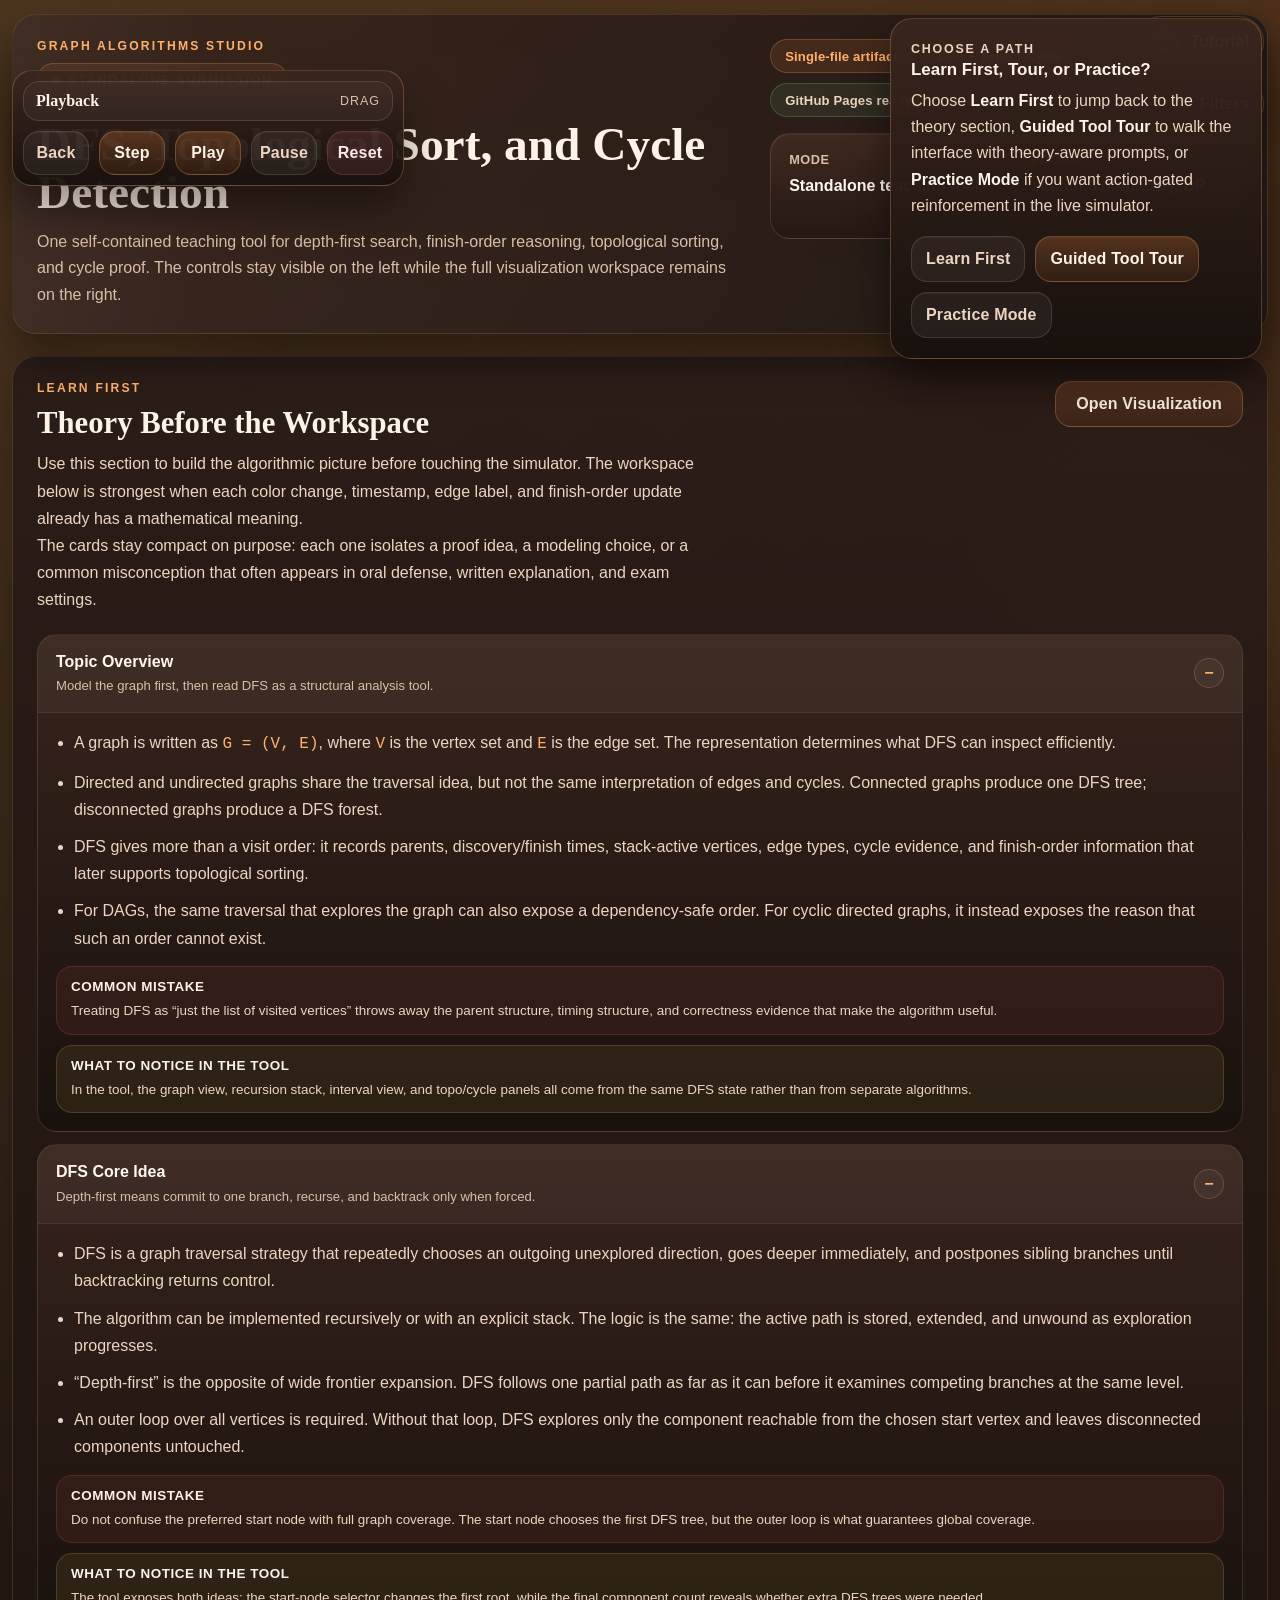
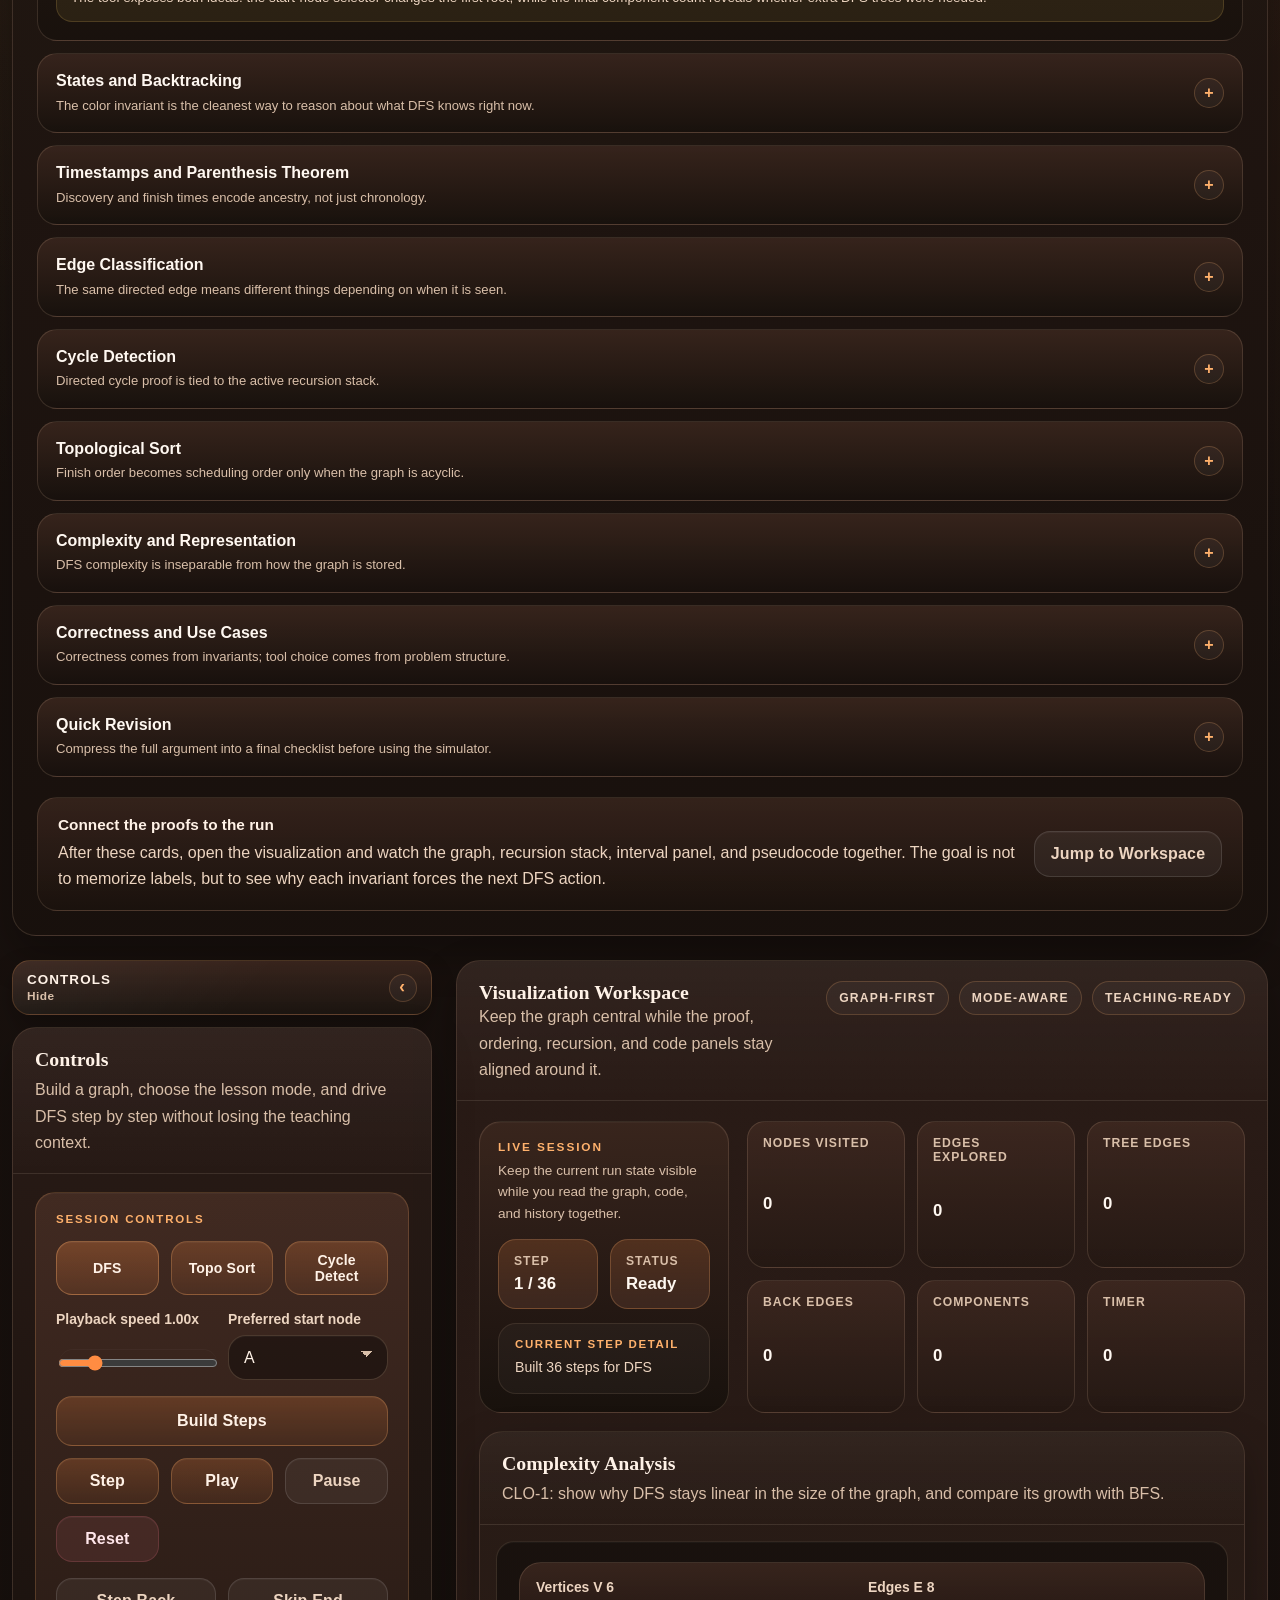
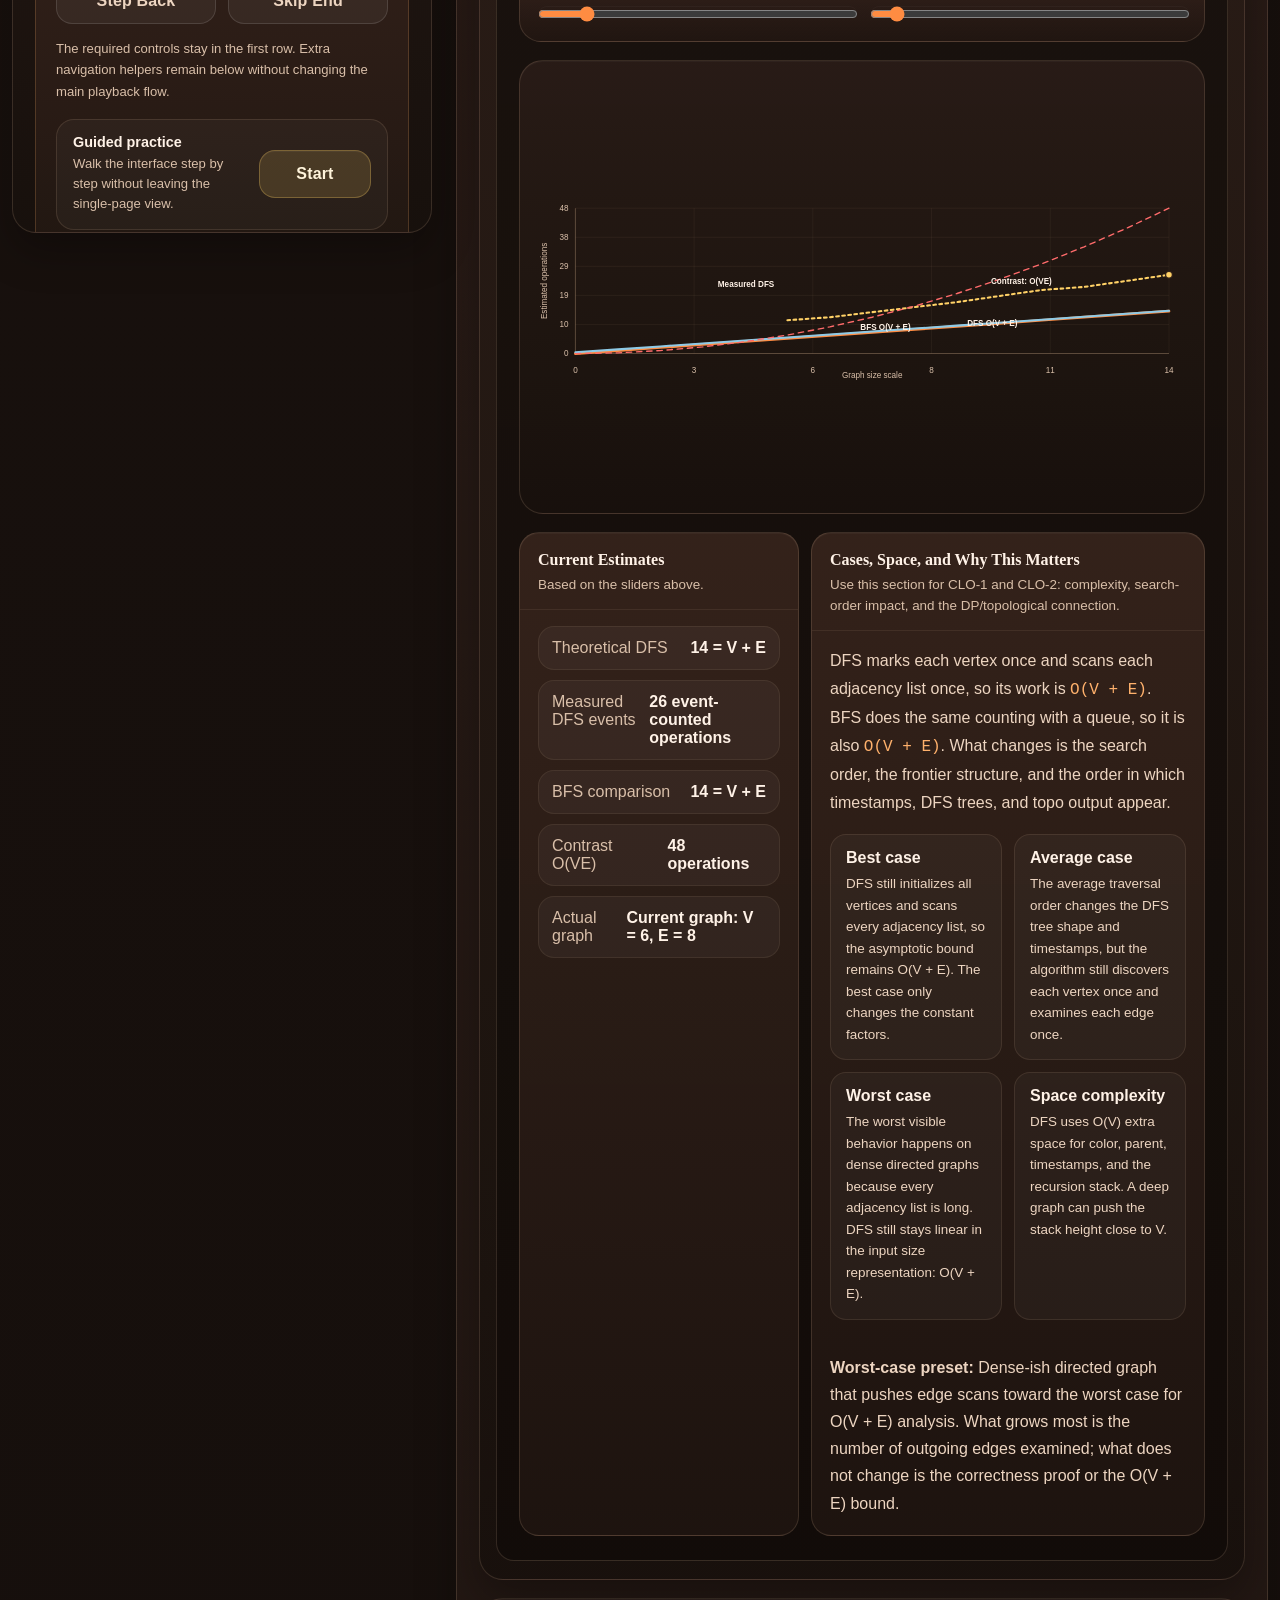
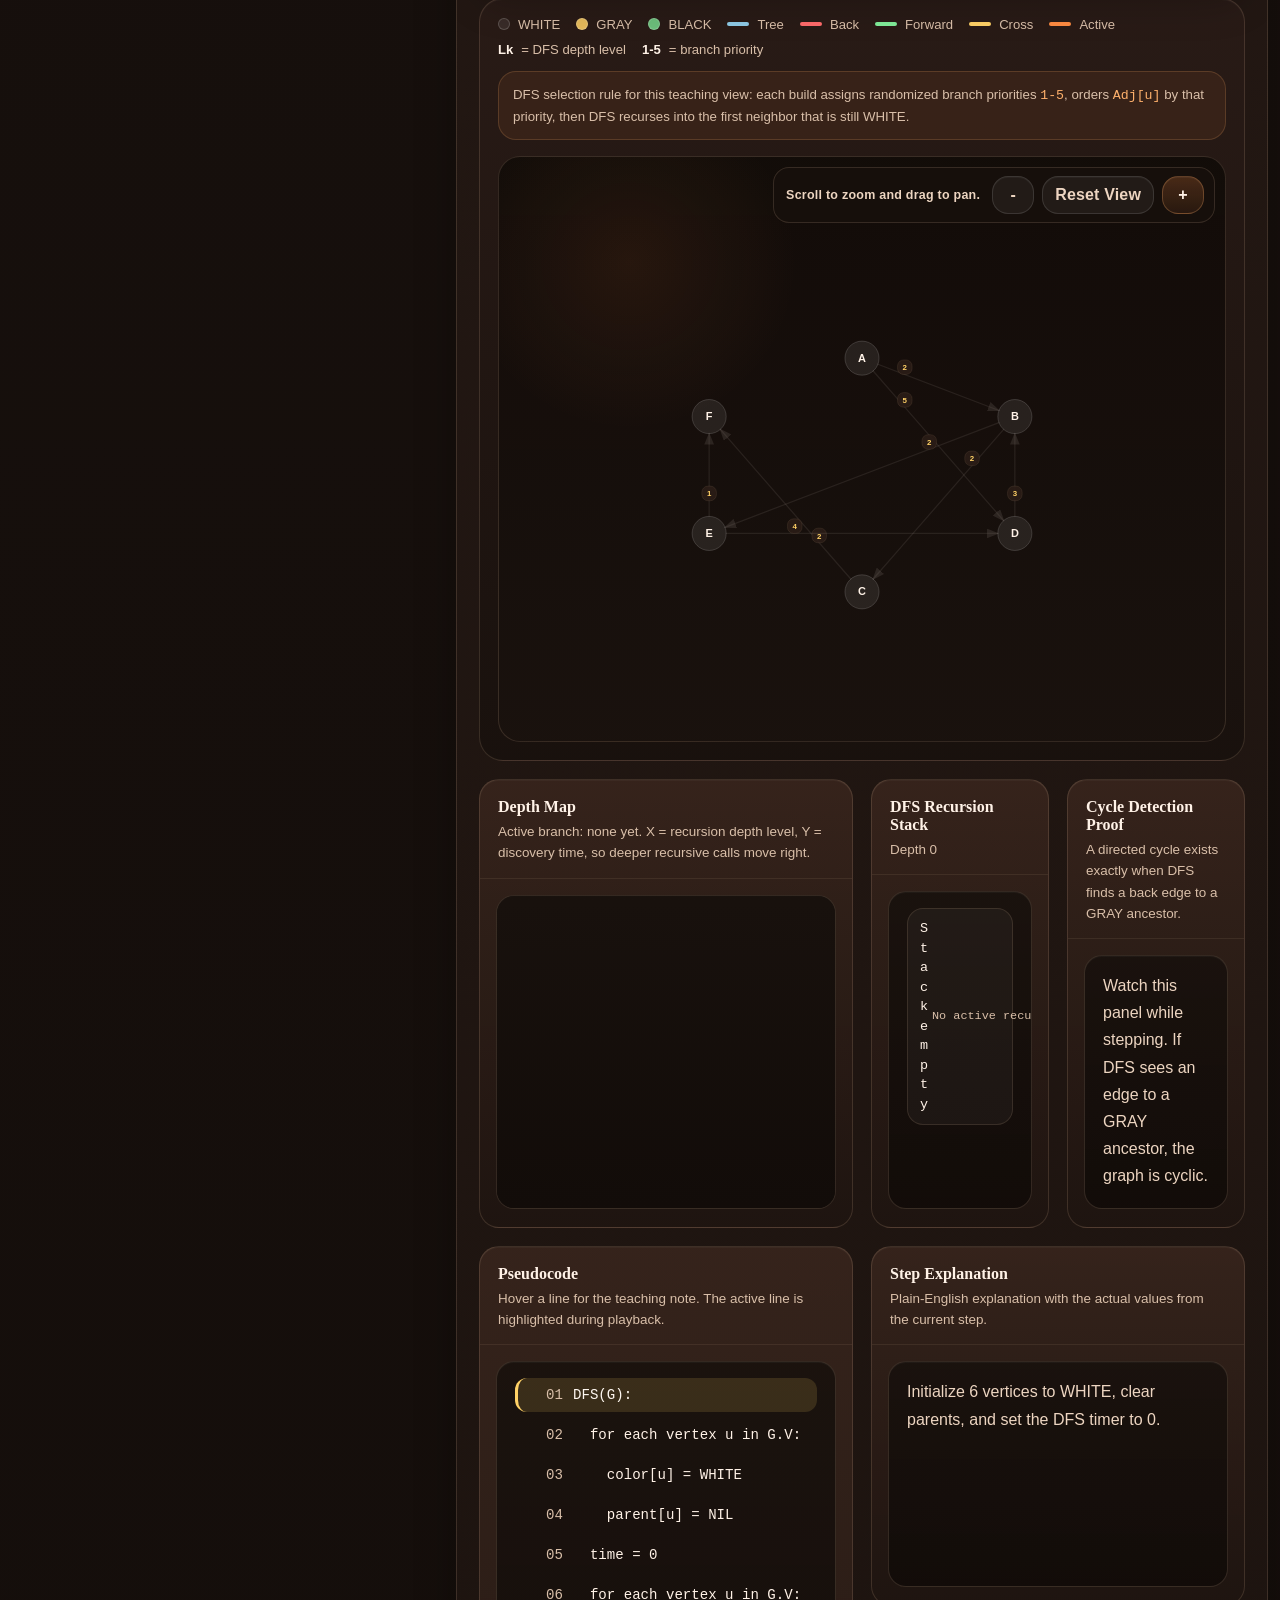
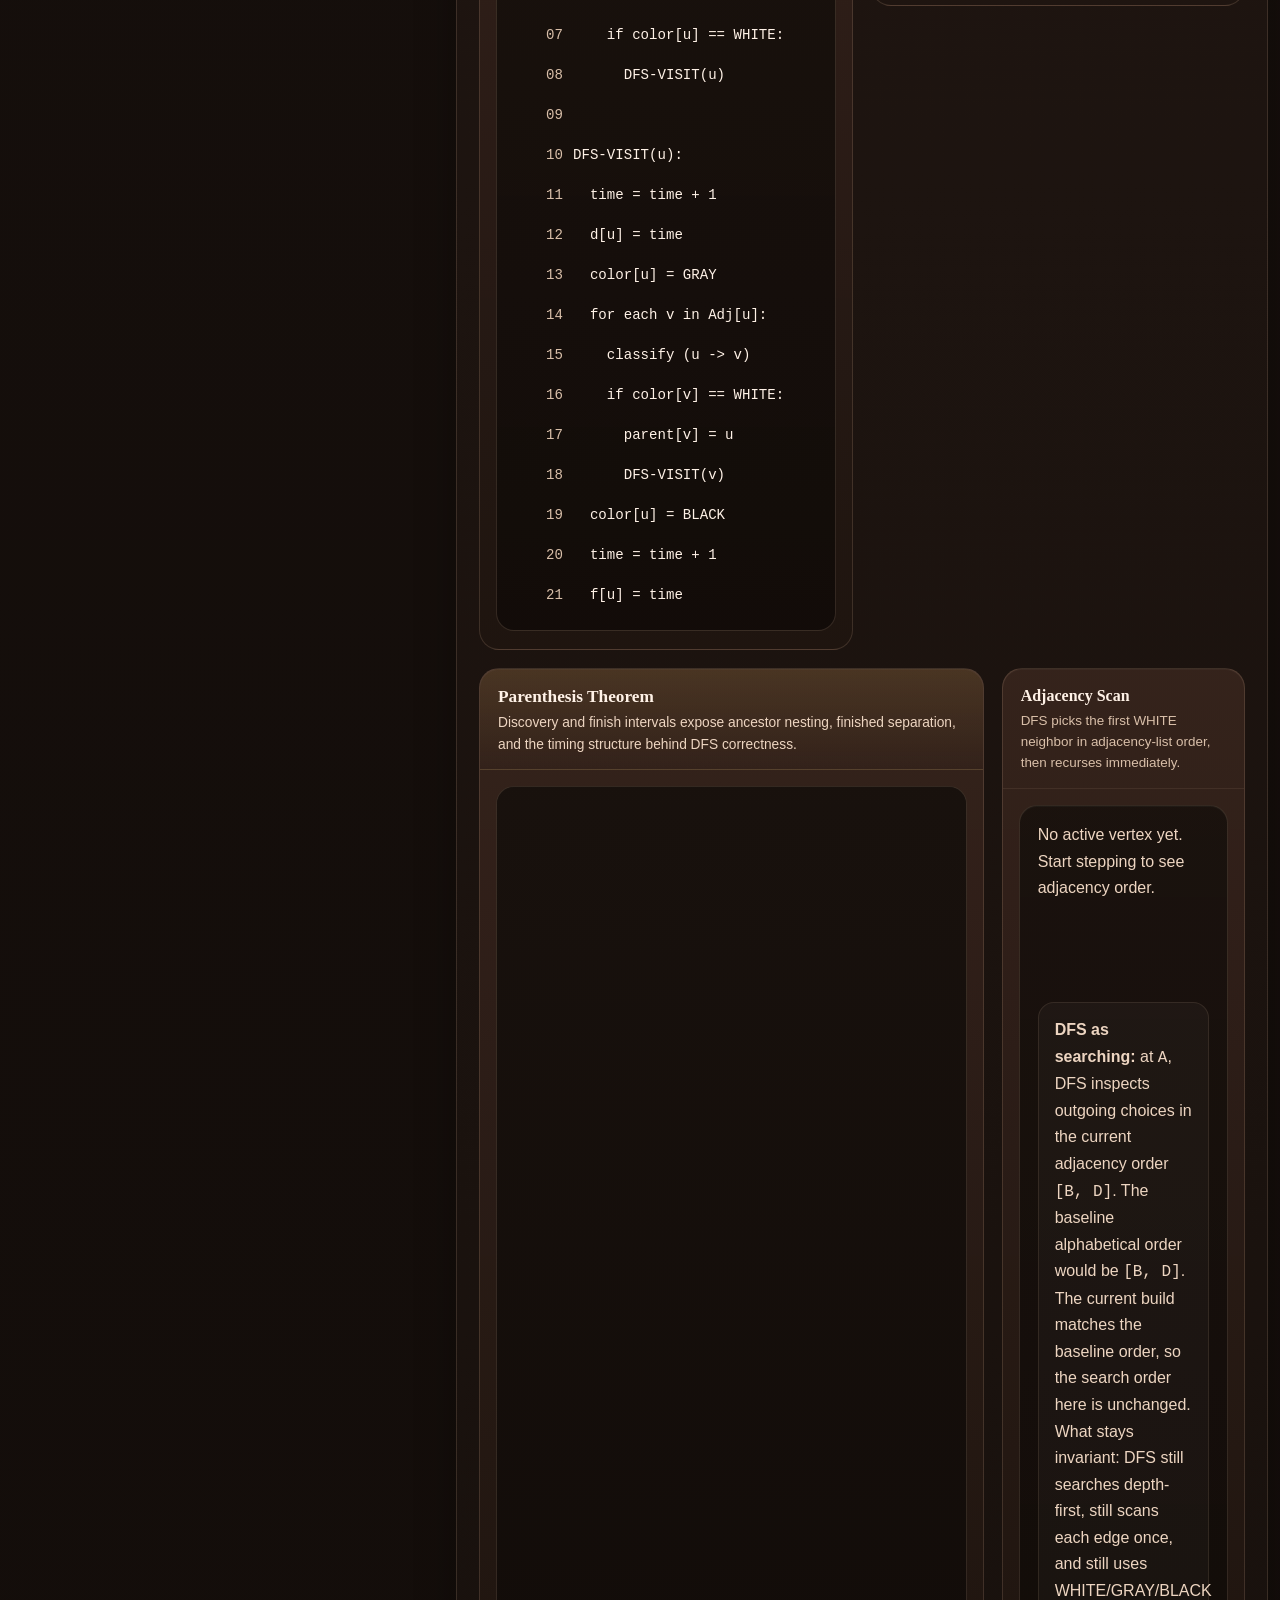
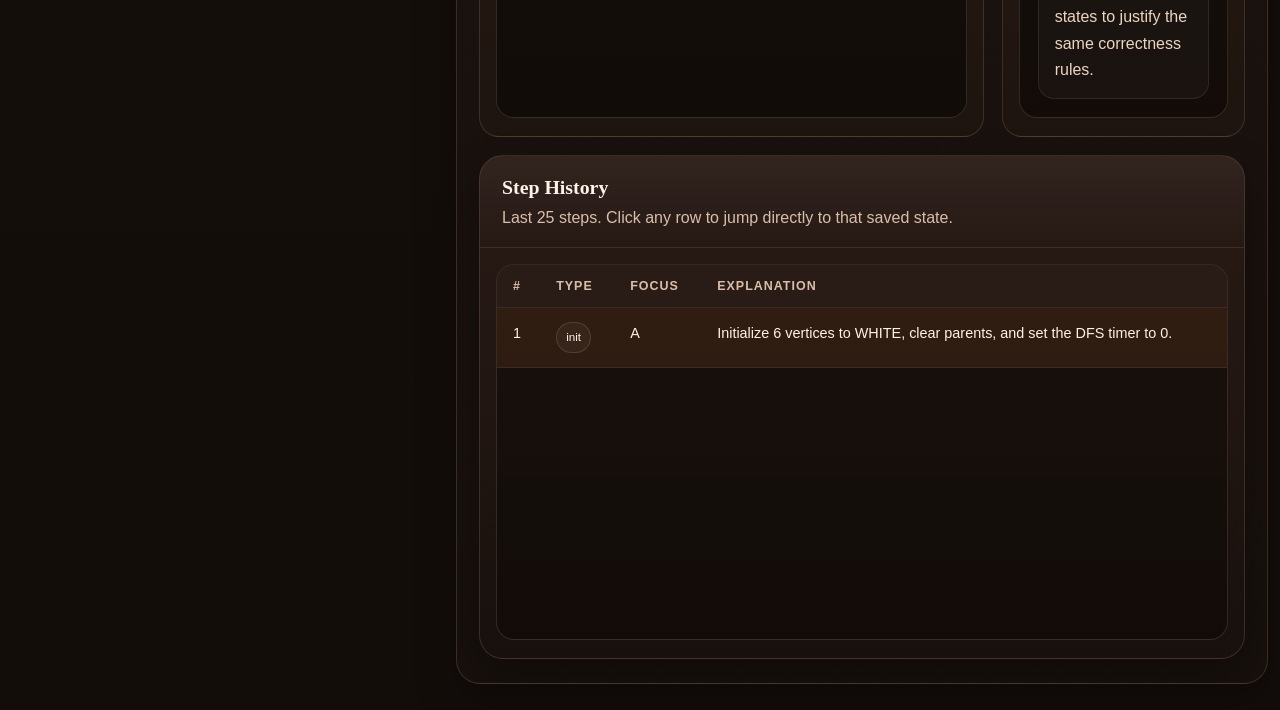
==== commit 496d89c1: "Fix topo messaging and DAG trace state" ====
--- a/index.html
+++ b/index.html
@@ -4284,6 +4284,7 @@
             topoOrder: [...visuals.dagDp.topoOrder],
             distances: { ...visuals.dagDp.distances },
             parents: { ...visuals.dagDp.parents },
+            trace: visuals.dagDp.trace.map((entry) => ({ ...entry })),
             bestEnd: visuals.dagDp.bestEnd,
             bestPath: [...visuals.dagDp.bestPath],
             bestDistance: visuals.dagDp.bestDistance
@@ -6641,6 +6642,30 @@
       return;
     }
 
+    if (state.visuals.cycleFound) {
+      const message = document.createElement('div');
+      message.style.display = 'grid';
+      message.style.gap = '0.6rem';
+      message.style.padding = '1rem 1.1rem';
+      message.style.border = '1px solid rgba(255, 107, 107, 0.45)';
+      message.style.borderRadius = '14px';
+      message.style.background = 'rgba(107, 24, 24, 0.22)';
+
+      const title = document.createElement('strong');
+      title.textContent = 'Cycle detected — no valid topological ordering exists.';
+      title.style.color = '#ffd6d6';
+
+      const explanation = document.createElement('p');
+      explanation.textContent = 'A topological ordering requires a DAG (directed acyclic graph). Because this graph contains a cycle, no linear ordering can satisfy all edge directions.';
+      explanation.style.margin = '0';
+      explanation.style.color = '#f3d9d2';
+
+      message.appendChild(title);
+      message.appendChild(explanation);
+      dom.topoRow.appendChild(message);
+      return;
+    }
+
     const topo = state.visuals.topoOrder;
     state.graph.nodes.forEach((_, index) => {
       const chip = document.createElement('div');
